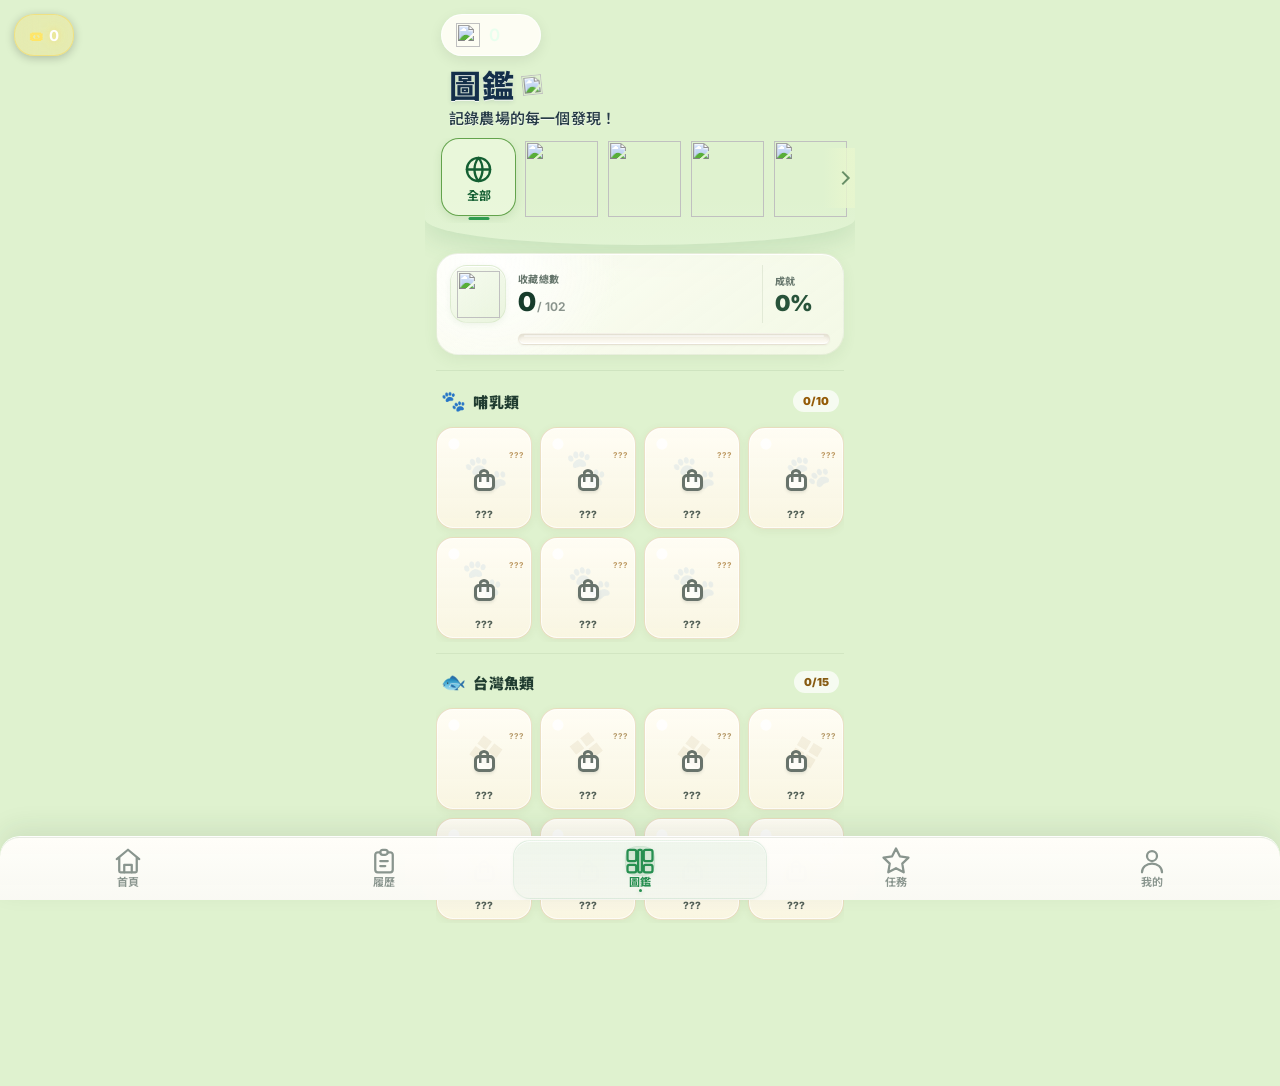
==== index.html @ d8b3d483 "Revert 開始紀錄 button to the image pill at 90% (undo slim/flatten/CSS changes) Per request, restore the" ====
<!DOCTYPE html>
<html lang="zh-TW">
<head>
<meta charset="UTF-8" />
<meta name="viewport" content="width=device-width, initial-scale=1, viewport-fit=cover">
<title>福萌芽 Formoya - 智慧農場動態履歷</title>
<link rel="preconnect" href="https://fonts.googleapis.com">
<link rel="preconnect" href="https://fonts.gstatic.com" crossorigin>
<link href="https://fonts.googleapis.com/css2?family=Inter:wght@400;500;600;700&family=Noto+Sans+TC:wght@400;500;700&display=swap" rel="stylesheet">
<script src="https://cdn.jsdelivr.net/npm/chart.js"></script>
<script src="https://cdn.jsdelivr.net/npm/qrcodejs@1.0.0/qrcode.min.js"></script>
<script src="https://www.gstatic.com/firebasejs/9.23.0/firebase-app-compat.js"></script>
<script src="https://www.gstatic.com/firebasejs/9.23.0/firebase-firestore-compat.js"></script>
<script src="https://www.gstatic.com/firebasejs/9.23.0/firebase-auth-compat.js"></script>
<script>
window.SKYSER_FIREBASE_CONFIG = {
  apiKey: "AIzaSyAxpJfxLZsaRW8qVFBfQOnV0BFdhZ5wXDY",
  authDomain: "skysef-farm.firebaseapp.com",
  projectId: "skysef-farm",
  storageBucket: "skysef-farm.firebasestorage.app",
  messagingSenderId: "1079481687064",
  appId: "1:1079481687064:web:e436299350172f20a5b76d"
};
</script>
<style>
@font-face {
  font-family: 'JetBrains Mono';
  src: url('[data-uri]') format('woff2');
  font-weight: 400; font-style: normal; font-display: swap;
}
@font-face {
  font-family: 'JetBrains Mono';
  src: url('[data-uri]') format('woff2');
  font-weight: 700; font-style: normal; font-display: swap;
}
@font-face {
  font-family: 'JetBrains Mono';
  src: url('[data-uri]') format('woff2');
  font-weight: 800 900; font-style: normal; font-display: swap;
}


:root {
--text-green: #1b4d36;
--panel-bg: rgba(255, 255, 255, 0.95);
--border-white: 6px solid #ffffff;
--accent-green: #42a95d;
--accent-orange: #ff9800;
}

body, html {
margin: 0; padding: 0; font-family: 'Plus Jakarta Sans', 'Inter', 'Noto Sans TC', -apple-system, sans-serif;
background: linear-gradient(180deg, #F3F9F1 0%, #E9F4E6 55%, #DEEEDA 100%);
background-size: cover; background-position: center top; background-attachment: fixed;
height: 100vh; overflow: hidden;
}

.view-screen { display: none; height: 100vh; overflow-y: auto; padding: 20px 20px 90px; box-sizing: border-box; }
#viewGallery {
  background-image: url('[data-uri]');
  background-size: cover;
  background-position: center;
  background-attachment: fixed;
  background-color: #050d18;
}
.view-screen.active { display: block; }
@keyframes slideInRight { from { opacity: 0; transform: translateX(50px); } to { opacity: 1; transform: translateX(0); } }

.container { max-width: 1100px; margin: 0 auto; display: flex; flex-direction: column; gap: 15px; padding-bottom: 40px; }
.panel { background: rgba(255,255,255,0.06); backdrop-filter: blur(24px); -webkit-backdrop-filter: blur(24px); border: 1px solid rgba(255,255,255,0.15); border-radius: 24px; padding: 20px; box-shadow: inset 0 1px 0 rgba(255,255,255,0.18), 0 4px 20px rgba(0,0,0,0.2); position:relative; overflow:hidden; }
.panel-title { font-size: 17px; font-weight: 700; margin-bottom: 14px; color: rgba(255,255,255,0.90); text-shadow: 0 1px 4px rgba(0,0,0,0.5); display: flex; justify-content: space-between; align-items: center; }

.input-row { display: grid; grid-template-columns: 1fr 1fr; gap: 10px; margin-bottom: 10px; }
label { font-size: 11px; font-weight: bold; margin-bottom: 4px; display: block; color: #555; }
input, textarea { width: 100%; padding: 12px; border: 2px solid #eee; border-radius: 12px; font-size: 14px; box-sizing: border-box; }

.btn-main { width: 100%; background: linear-gradient(135deg, #42a95d 0%, #2e7d32 100%); color: white; border: none; padding: 15px; border-radius: 16px; font-weight: 600; font-size: 15px; cursor: pointer; box-shadow: 0 3px 12px rgba(46,125,50,0.28); transition: transform 0.15s, box-shadow 0.15s; letter-spacing: 0.5px; }
.btn-main:hover { transform: translateY(-2px); box-shadow: 0 8px 24px rgba(46,125,50,0.45); }
.btn-main:active { transform: scale(0.97) translateY(0); box-shadow: 0 3px 10px rgba(46,125,50,0.3); }

.btn-secondary { width: 100%; background: linear-gradient(135deg, #37474f 0%, #1c313a 100%); color: white; border: none; padding: 12px; border-radius: 12px; font-weight: 600; font-size: 14px; cursor: pointer; margin-top: 5px; box-shadow: 0 2px 10px rgba(0,0,0,0.18); transition: transform 0.15s, box-shadow 0.15s; }
.btn-secondary:hover { transform: translateY(-1px); box-shadow: 0 6px 18px rgba(0,0,0,0.28); }
.btn-secondary:active { transform: scale(0.97); }

.btn-qr { width: 100%; background: linear-gradient(135deg, #ffb300 0%, #e65100 100%); color: white; border: none; padding: 15px; border-radius: 16px; font-weight: 600; font-size: 15px; cursor: pointer; margin-top: 10px; display: flex; justify-content: center; align-items: center; gap: 10px; box-shadow: 0 3px 12px rgba(230,81,0,0.28); transition: transform 0.15s, box-shadow 0.15s; text-decoration: none; }
.btn-qr:hover { transform: translateY(-2px); box-shadow: 0 8px 24px rgba(230,81,0,0.45); }
.btn-qr:active { transform: scale(0.97); }

.farmer-log-item { background: #fff; border: 1px solid #eee; border-radius: 18px; padding: 12px; margin-bottom: 10px; display: flex; justify-content: space-between; align-items: center; box-shadow: 0 2px 8px rgba(0,0,0,0.04); transition: box-shadow 0.2s; }
.farmer-log-item:hover { box-shadow: 0 4px 14px rgba(0,0,0,0.08); }
.btn-edit { background: linear-gradient(135deg, #29b6f6 0%, #0277bd 100%); color: white; border: none; padding: 7px 14px; border-radius: 10px; font-weight: 600; font-size: 12px; cursor: pointer; margin-right: 5px; box-shadow: 0 2px 6px rgba(2,119,189,0.25); transition: transform 0.15s; }
.btn-edit:hover { transform: scale(1.06); }
.btn-edit:active { transform: scale(0.95); }
.btn-delete { background: linear-gradient(135deg, #ef5350 0%, #b71c1c 100%); color: white; border: none; padding: 7px 14px; border-radius: 10px; font-weight: 600; font-size: 12px; cursor: pointer; box-shadow: 0 2px 6px rgba(183,28,28,0.25); transition: transform 0.15s; }
.btn-delete:hover { transform: scale(1.06); }
.btn-delete:active { transform: scale(0.95); }

.consumer-header { text-align: center; background: rgba(255,255,255,0.06); backdrop-filter: blur(22px); -webkit-backdrop-filter: blur(22px); border: 1px solid rgba(255,255,255,0.3); padding: 20px; border-radius: 28px; box-shadow: inset 0 1px 0 rgba(255,255,255,0.5), 0 0 40px rgba(120,255,160,0.12), 0 4px 20px rgba(0,0,0,0.12); }
.consumer-header h2 { color: #ffffff !important; text-shadow: 0 2px 12px rgba(0,0,0,0.55) !important; margin: 0; }
.consumer-header > div:nth-child(3) { background: rgba(0,0,0,0.25) !important; color: rgba(220,255,230,0.9) !important; border-radius: 10px; padding: 8px 12px; display: inline-block; }
.daily-card { background: rgba(255,255,255,0.07); backdrop-filter: blur(22px); -webkit-backdrop-filter: blur(22px); border: 1px solid rgba(150,255,180,0.3); border-radius: 28px; padding: 20px; position: relative; overflow: hidden; box-shadow: inset 0 1px 0 rgba(255,255,255,0.45), 0 0 30px rgba(120,255,160,0.14), 0 8px 24px rgba(0,0,0,0.15); }
.daily-badge { position: absolute; top: 0; right: 0; background: var(--accent-orange); color: white; padding: 5px 15px; border-radius: 0 0 0 20px; font-size: 12px; font-weight: 700; }
.log-item { background: rgba(255,255,255,0.06); backdrop-filter: blur(10px); -webkit-backdrop-filter: blur(10px); border-radius: 20px; padding: 15px; margin-bottom: 15px; border-left: 5px solid rgba(100,220,130,0.7); border-top: 1px solid rgba(255,255,255,0.25); box-shadow: inset 0 1px 0 rgba(255,255,255,0.2); }
.log-tag { background: rgba(66,169,93,0.35); color: rgba(255,255,255,0.90); padding: 2px 8px; border-radius: 5px; font-size: 11px; margin-right: 5px; font-weight: 700; border: 1px solid rgba(100,220,130,0.4); }

.lottery-panel { background: rgba(255,255,255,0.07); backdrop-filter: blur(22px); -webkit-backdrop-filter: blur(22px); border: 1px solid rgba(255,210,100,0.3); border-radius: 28px; padding: 18px; box-shadow: inset 0 1px 0 rgba(255,255,255,0.45), 0 0 32px rgba(255,200,80,0.12), 0 8px 24px rgba(0,0,0,0.15); }
.lottery-result { background: rgba(255,255,255,0.07); backdrop-filter: blur(10px); -webkit-backdrop-filter: blur(10px); border-radius: 18px; padding: 14px; color: rgba(255,255,255,0.92); margin-top: 12px; font-size: 14px; min-height: 50px; display: flex; align-items: center; justify-content: center; text-align: center; font-weight: 700; border: 1px solid rgba(255,255,255,0.22); box-shadow: inset 0 1px 0 rgba(255,255,255,0.3); text-shadow: 0 1px 4px rgba(0,0,0,0.5); }
.gacha-svg-machine { width: 100%; max-width: 260px; margin: 0 auto; display: block; filter: drop-shadow(0 10px 24px rgba(0,0,0,0.18)); }
.gacha-button { width: 100%; margin-top: 16px; background: linear-gradient(135deg, #ffb300 0%, #f44336 100%); box-shadow: 0 6px 22px rgba(244,67,54,0.45); font-size: 18px; letter-spacing: 1.5px; border-radius: 20px !important; animation: gachaPulse 2.4s ease-in-out infinite; }
.gacha-button:hover { animation: none; transform: translateY(-2px); box-shadow: 0 10px 28px rgba(244,67,54,0.55); }
.gacha-button:active { transform: scale(0.96); animation: none; }
.gacha-button:disabled { animation: none; opacity: 0.7; }
@keyframes gachaPulse { 0%,100% { box-shadow: 0 6px 22px rgba(244,67,54,0.45); } 50% { box-shadow: 0 8px 30px rgba(244,67,54,0.7); } }
.gacha-svg-machine.spinning { animation: machineShake 0.22s ease-in-out infinite; filter: drop-shadow(0 10px 24px rgba(0,0,0,0.18)) drop-shadow(0 0 24px rgba(255,180,0,0.6)); }
@keyframes machineShake { 0%,100%{transform:translateX(0) rotate(0deg)} 20%{transform:translateX(-5px) rotate(-1.2deg)} 40%{transform:translateX(5px) rotate(1.2deg)} 60%{transform:translateX(-3px) rotate(-0.6deg)} 80%{transform:translateX(3px) rotate(0.6deg)} }
.gacha-spark { position:fixed; pointer-events:none; z-index:998; font-size:22px; line-height:1; animation:sparkFloat 1.1s ease-out forwards; }
@keyframes sparkFloat { 0%{transform:translateY(0) scale(1) rotate(0deg);opacity:1} 60%{opacity:1} 100%{transform:translateY(-150px) scale(0.1) rotate(200deg);opacity:0} }
.gacha-flash { position:fixed; inset:0; background:white; z-index:997; pointer-events:none; animation:flashFade 0.5s ease-out forwards; }
@keyframes flashFade { 0%{opacity:0.9} 100%{opacity:0} }
.confetti-dot { position:absolute; border-radius:3px; animation:confettiDrop var(--dur,1.6s) ease-out forwards; animation-delay:var(--delay,0s); pointer-events:none; }
@keyframes confettiDrop { 0%{transform:translateY(0) rotate(0deg) scale(1);opacity:1} 80%{opacity:0.7} 100%{transform:translateY(250px) rotate(720deg) scale(0.5);opacity:0} }
@keyframes rainbowBorder { 0%,100%{box-shadow:0 20px 60px rgba(0,0,0,0.35),0 0 0 4px #ff6b6b,0 0 22px rgba(255,107,107,0.45)} 25%{box-shadow:0 20px 60px rgba(0,0,0,0.35),0 0 0 4px #ffd93d,0 0 22px rgba(255,217,61,0.45)} 50%{box-shadow:0 20px 60px rgba(0,0,0,0.35),0 0 0 4px #6bcb77,0 0 22px rgba(107,203,119,0.45)} 75%{box-shadow:0 20px 60px rgba(0,0,0,0.35),0 0 0 4px #4d96ff,0 0 22px rgba(77,150,255,0.45)} }
/* ── Bottom Tab Bar ── */
.bottom-tabbar { position:fixed; bottom:0; left:0; right:0; z-index:150; min-height:88px; box-sizing:border-box; background:rgba(255,255,255,0.86); backdrop-filter:blur(24px); -webkit-backdrop-filter:blur(24px); border-radius:26px 26px 0 0; box-shadow:0 -8px 28px rgba(17,24,39,0.09); display:flex; justify-content:space-around; align-items:flex-start; padding:10px 0 calc(env(safe-area-inset-bottom,0px) + 14px); }
.tab-btn { flex:1; display:flex; flex-direction:column; align-items:center; gap:2px; background:none; border:none; cursor:pointer; padding:8px 4px 4px; border-radius:16px; margin:0 2px; transition:all 0.22s ease; font-family:inherit; color:#9CA3AF; touch-action:manipulation; -webkit-tap-highlight-color:transparent; }
.tab-btn.active { color:var(--brand); }
.tab-btn.active .tab-icon-wrap svg { filter:none; }
.tab-icon-wrap { width:30px; height:30px; display:flex; align-items:center; justify-content:center; transition:transform 0.22s ease; }
.tab-icon-wrap svg { width:100%; height:100%; }
.tab-btn.active .tab-icon-wrap { transform: translateY(-2px); }
.tab-label { font-size:11px; font-weight:500; color:#9CA3AF; letter-spacing:0.5px; }
.tab-btn.active .tab-label { color:var(--brand); font-weight:700; }
.tab-dot { width:5px; height:5px; background:var(--brand); border-radius:50%; margin-top:2px; opacity:0; transition:0.2s; }
.tab-btn.active .tab-dot { opacity:1; }
/* ── Timeline (consumer daily records) ── */
.tl-section { margin-bottom:10px; }
.tl-date-row { display:flex; align-items:center; gap:10px; margin-bottom:12px; }
.tl-date-box { background:rgba(128,229,160,0.13); border:1.5px solid rgba(128,229,160,0.35); border-radius:14px; padding:8px 12px; text-align:center; flex-shrink:0; min-width:52px; }
.tl-date-day { font-size:22px; font-weight:700; color:#80e5a0; line-height:1; }
.tl-date-sub { font-size:10px; color:rgba(255,255,255,0.5); margin-top:2px; }
.tl-date-line { flex:1; height:1px; background:rgba(255,255,255,0.09); }
.tl-year { font-size:10px; color:rgba(255,255,255,0.3); flex-shrink:0; }
.tl-body { position:relative; padding-left:22px; }
.tl-vert { position:absolute; left:8px; top:0; bottom:0; width:2px; border-radius:1px; }
.tl-item { position:relative; margin-bottom:10px; }
.tl-dot-circle { position:absolute; left:-18px; top:14px; width:10px; height:10px; border-radius:50%; border:2px solid rgba(0,0,0,0.25); flex-shrink:0; }
.tl-card { background:rgba(255,255,255,0.07); border:1px solid rgba(255,255,255,0.11); border-radius:16px; padding:12px 14px; overflow:hidden; }
.tl-card-time { font-size:10px; color:rgba(255,255,255,0.38); margin-bottom:4px; }
.tl-card-crop { font-size:13px; font-weight:700; color:rgba(255,255,255,0.92); margin-bottom:5px; }
.tl-card-tags { display:flex; gap:6px; flex-wrap:wrap; margin-bottom:6px; }
.tl-card-tag { background:rgba(255,255,255,0.09); border-radius:8px; padding:2px 8px; font-size:11px; color:rgba(255,255,255,0.65); }
.tl-card-note { font-size:12px; color:rgba(255,255,255,0.6); line-height:1.5; }
.tl-card-img { width:100%; max-height:200px; object-fit:cover; border-radius:12px; margin-top:8px; display:block; }
/* ── Task & Achievement View ── */
.task-item { display:flex; align-items:center; gap:10px; padding:11px 12px; background:rgba(255,255,255,0.04); border-radius:14px; margin-bottom:7px; border:1px solid rgba(255,255,255,0.07); transition:background 0.2s; position:relative; overflow:hidden; }
.task-item::before { content:''; position:absolute; left:0; top:0; bottom:0; width:3px; border-radius:3px 0 0 3px; }
.task-item.task-done::before { background:linear-gradient(180deg,#42a95d,#80e5a0); }
.task-item.task-pending::before { background:rgba(255,255,255,0.15); }
.task-item:last-child { margin-bottom:0; }
.task-check { width:26px; height:26px; border-radius:9px; border:2px solid rgba(255,255,255,0.28); flex-shrink:0; display:flex; align-items:center; justify-content:center; cursor:pointer; transition:0.2s; }
.task-check.done { background:#80e5a0; border-color:#80e5a0; }
.task-check.auto-done { background:rgba(100,181,246,0.7); border-color:#64b5f6; cursor:default; }
.task-label { font-size:14px; color:rgba(255,255,255,0.88); flex:1; line-height:1.3; }
.task-label.done { text-decoration:line-through; color:rgba(255,255,255,0.35); }
.task-tag { font-size:10px; font-weight:700; padding:2px 8px; border-radius:8px; flex-shrink:0; }
.task-tag.auto { background:rgba(100,181,246,0.15); color:#64b5f6; border:1px solid rgba(100,181,246,0.3); }
.task-tag.manual { background:rgba(255,255,255,0.08); color:rgba(255,255,255,0.4); }
/* ── EXP & Title System ── */
.exp-panel { background:rgba(255,210,60,0.08); border:1px solid rgba(255,210,60,0.25); border-radius:20px; padding:16px 18px; margin-bottom:14px; }
.exp-title-row { display:flex; align-items:center; justify-content:space-between; margin-bottom:10px; }
.exp-current-title { font-size:15px; font-weight:700; color:#ffe566; letter-spacing:1px; }
.exp-total { font-size:12px; color:rgba(255,255,255,0.5); }
.exp-bar-wrap { background:rgba(255,255,255,0.1); border-radius:8px; height:10px; overflow:hidden; margin-bottom:6px; }
.exp-bar-fill { height:100%; border-radius:8px; background:linear-gradient(90deg,#ffb300,#ffe566); transition:width 0.6s cubic-bezier(.22,.68,0,1.2); }
.exp-bar-label { display:flex; justify-content:space-between; font-size:11px; color:rgba(255,255,255,0.45); }
.exp-reward-tag { font-size:10px; font-weight:700; color:#ffcc33; background:rgba(255,200,50,0.15); border:1px solid rgba(255,200,50,0.3); border-radius:8px; padding:2px 7px; flex-shrink:0; }
.title-item { display:flex; align-items:center; gap:10px; padding:10px 0; border-bottom:1px solid rgba(255,255,255,0.07); }
.title-item:last-child { border-bottom:none; }
.title-badge { font-size:13px; font-weight:700; padding:3px 10px; border-radius:10px; flex-shrink:0; }
.title-badge.unlocked { background:rgba(255,210,60,0.2); color:#ffe566; border:1px solid rgba(255,210,60,0.4); }
.title-badge.locked { background:rgba(255,255,255,0.06); color:rgba(255,255,255,0.3); border:1px solid rgba(255,255,255,0.1); }
.title-name { font-size:14px; font-weight:700; flex:1; }
.title-name.locked { color:rgba(255,255,255,0.3); }
.title-req { font-size:11px; color:rgba(255,255,255,0.35); }
.task-progress-row { display:flex; align-items:center; justify-content:space-between; margin-bottom:10px; padding:10px 14px; background:rgba(128,229,160,0.08); border:1px solid rgba(128,229,160,0.2); border-radius:14px; }
.achieve-item { padding:13px 14px; margin-bottom:8px; background:rgba(255,255,255,0.04); border-radius:16px; border:1px solid rgba(255,255,255,0.08); position:relative; overflow:hidden; transition:background 0.2s; } .achieve-item.done { background:rgba(128,229,160,0.08); border-color:rgba(128,229,160,0.22); }
.achieve-item:last-child { border-bottom:none; }
.achieve-header { display:flex; align-items:center; gap:9px; margin-bottom:6px; }
.achieve-icon { font-size:20px; line-height:1; width:28px; text-align:center; }
.achieve-name { font-size:14px; font-weight:700; color:rgba(255,255,255,0.92); flex:1; }
.achieve-badge { font-size:10px; font-weight:700; padding:3px 10px; border-radius:9px; flex-shrink:0; }
.achieve-badge.done { background:rgba(128,229,160,0.18); color:#80e5a0; border:1px solid rgba(128,229,160,0.38); }
.achieve-badge.locked { background:rgba(255,255,255,0.07); color:rgba(255,255,255,0.4); border:1px solid rgba(255,255,255,0.1); }
.achieve-progress-bar { height:5px; background:rgba(255,255,255,0.1); border-radius:3px; overflow:hidden; margin-bottom:5px; }
.achieve-progress-fill { height:100%; background:linear-gradient(90deg,#80e5a0,#64b5f6); border-radius:3px; transition:width 0.8s ease; }
.achieve-desc { font-size:11px; color:rgba(255,255,255,0.38); }
/* ── 任務頁：農場遊戲化主題（2026 重製） ───────────────── */
#viewTask.task-light { color:#233b2d; position:relative; background:#dff0e6; }
/* 使用上傳的農場背景圖（S__23527427.jpg）：農田上方＋奶油色中段＋底部音符裝飾。
   以 cover + top center 呈現，手機直式可完整保留上到下的構圖；僅任務頁，不影響其他頁 */
#viewTask.task-light::before { content:''; position:fixed; inset:0; background:url('assets/images/S__23527427.jpg') top center / cover no-repeat; background-color:#f7f3d8; pointer-events:none; z-index:0; }
#viewTask.task-light .container { position:relative; z-index:1; }
#viewTask .tk-header { display:flex; align-items:flex-start; justify-content:space-between; padding:34px 2px 10px; }
#viewTask .tk-h2 { font-size:24px; font-weight:800; margin:0; color:#1c2b22 !important; letter-spacing:0.5px; text-shadow:none; }
#viewTask .tk-sub { font-size:13px; color:rgba(30,50,40,0.55); margin-top:4px; }
#viewTask .tk-gear { width:44px; height:44px; border-radius:50%; border:none; background:#fff; color:#5a6b60; cursor:pointer; display:flex; align-items:center; justify-content:center; box-shadow:0 4px 14px rgba(44,87,55,0.14); flex-shrink:0; transition:transform 0.15s; }
#viewTask .tk-gear:hover { transform:scale(1.06) rotate(20deg); }
#viewTask .tk-card { box-sizing:border-box; min-width:0; background:#ffffff; border:1px solid rgba(255,255,255,0.9); border-radius:26px; padding:15px 17px 13px; box-shadow:0 14px 34px rgba(40,80,45,0.16); }
#viewTask .tk-card-head { font-size:18px; font-weight:800; color:#182a20; margin-bottom:9px; display:flex; align-items:center; gap:9px; }
#viewTask .tk-head-emoji { font-size:23px; line-height:1; }
#viewTask .tk-card-count { margin-left:auto; align-self:center; font-size:13px; font-weight:600; color:rgba(30,50,40,0.42); }
#viewTask .tk-footnote { font-size:12px; color:rgba(30,50,40,0.4); margin-top:12px; text-align:center; }
/* 手機／平板：單欄（今日任務在上、成就在下、全寬）；只有寬螢幕(桌機)才並排 */
#viewTask .task-two-col { display:grid; grid-template-columns:1fr; gap:14px; margin-bottom:14px; align-items:start; }
#viewTask #dailyTaskPanel, #viewTask #achievementPanel { width:100%; min-width:0; box-sizing:border-box; }
#viewTask #achievementPanel { display:flex; flex-direction:column; }
/* 成就清單：限制高度、內部捲動，讓卡片比例貼近參考圖（今日任務較高、成就較精簡） */
#viewTask #achievementList { flex:1; min-height:0; max-height:214px; overflow-y:auto; scrollbar-width:thin; padding-right:2px; }
#viewTask #achievementList::-webkit-scrollbar { width:6px; }
#viewTask #achievementList::-webkit-scrollbar-thumb { background:rgba(120,170,120,0.4); border-radius:6px; }
/* 本頁不顯示音樂播放器（音樂播放器已移回全域並保持隱藏） */
#viewTask.task-light .container { gap:14px; padding-bottom:0; }
/* 沿用標準的視窗內捲動（height:100vh overflow-y:auto）；底部僅保留剛好蓋過
   固定導覽列所需的最小距離，讓稱號與導覽列更貼近 */
#viewTask.task-light.view-screen { padding-bottom:90px; }
#viewTask.task-light .container > *:last-child { margin-bottom:0; }
/* 桌機／大畫面：今日任務 + 成就 並排 */
@media (min-width:900px) {
  #viewTask .task-two-col { grid-template-columns:1fr 1fr; gap:16px; }
  #viewTask #achievementList { max-height:360px; }
}

/* EXP 面板 */
#viewTask #expPanel { position:relative; overflow:visible; }
#viewTask .tk-exp-sprout { position:absolute; top:-38px; right:18px; font-size:48px; line-height:1; z-index:2; filter:drop-shadow(0 6px 10px rgba(60,120,70,0.28)); pointer-events:none; }
#viewTask .tk-exp-row1 { display:flex; align-items:center; gap:12px; margin-bottom:7px; }
#viewTask .tk-exp-badge { width:44px; height:44px; border-radius:13px; background:linear-gradient(160deg,#e2f6df,#cdeecb); display:flex; align-items:center; justify-content:center; font-size:23px; flex-shrink:0; box-shadow:inset 0 0 0 1px rgba(120,190,120,0.35); }
#viewTask .tk-exp-title { font-size:22px; font-weight:800; color:#152820; flex:1; min-width:0; }
#viewTask .tk-exp-total { font-size:16px; font-weight:800; color:#2e9e5b; white-space:nowrap; }
#viewTask .tk-exp-row2 { display:flex; align-items:center; justify-content:space-between; gap:10px; font-size:13px; color:rgba(30,50,40,0.55); margin-bottom:7px; }
#viewTask .tk-exp-row2 span { color:inherit; }
#viewTask .tk-exp-bar { height:12px; border-radius:12px; background:#e9ede6; overflow:hidden; }
#viewTask .tk-exp-fill { height:100%; border-radius:12px; background:linear-gradient(90deg,#3fbf6e,#7fe0a2); transition:width 0.8s ease; box-shadow:0 1px 3px rgba(60,160,90,0.4) inset; }

/* 今日任務 */
#viewTask #dailyTaskPanel { border:2px solid #9adf9a; box-shadow:0 10px 30px rgba(90,180,90,0.16); position:relative; }
#viewTask .tk-hint { font-size:13px; font-weight:700; color:#2e9e5b; margin:-6px 0 12px; }
/* 任務列：單行（勾選框 + 名稱 + 標籤 + 經驗值靠右） */
#viewTask .tk-task { position:relative; z-index:1; display:flex; align-items:center; gap:10px; padding:9px 2px; border-bottom:1px solid rgba(30,50,40,0.07); }
#viewTask .tk-task:last-of-type { border-bottom:none; }
#viewTask .tk-check { width:28px; height:28px; border-radius:8px; border:2.5px solid #cdd6cd; background:#fff; display:flex; align-items:center; justify-content:center; cursor:pointer; transition:0.15s; flex-shrink:0; }
#viewTask .tk-check svg { width:15px; height:12px; }
#viewTask .tk-check.done { background:#33bf6b; border-color:#33bf6b; box-shadow:0 3px 8px rgba(51,191,107,0.35); }
#viewTask .tk-check.auto { cursor:default; }
#viewTask .tk-check:not(.auto):hover { border-color:#33bf6b; }
#viewTask .tk-task-name { flex-shrink:0; font-size:15px; font-weight:800; color:#1e3325; white-space:nowrap; }
#viewTask .tk-task-name.done { color:rgba(30,50,40,0.4); }
#viewTask .tk-tag { flex-shrink:0; font-size:11px; font-weight:700; padding:3px 11px; border-radius:20px; }
#viewTask .tk-tag.auto { background:#e0ecff; color:#3f7bf0; }
#viewTask .tk-tag.manual { background:#dff3e4; color:#2fa25c; }
#viewTask .tk-exp-tag { margin-left:auto; flex-shrink:0; font-size:14px; font-weight:800; color:#e08a12; background:#fff0d0; border-radius:11px; padding:6px 14px; }

/* 成就 */
#viewTask .tk-ach { display:flex; align-items:center; gap:11px; padding:8px 2px; border-bottom:1px solid rgba(30,50,40,0.07); }
#viewTask .tk-ach:last-of-type { border-bottom:none; }
#viewTask .tk-ach-icon { width:44px; height:44px; border-radius:12px; display:flex; align-items:center; justify-content:center; font-size:23px; flex-shrink:0; background:#e4f6e7; }
#viewTask .tk-ach:nth-child(7n+2) .tk-ach-icon { background:#fff1cc; }
#viewTask .tk-ach:nth-child(7n+3) .tk-ach-icon { background:#e0ecff; }
#viewTask .tk-ach:nth-child(7n+4) .tk-ach-icon { background:#fce7d6; }
#viewTask .tk-ach:nth-child(7n+5) .tk-ach-icon { background:#e4f6e7; }
#viewTask .tk-ach:nth-child(7n+6) .tk-ach-icon { background:#efe4ff; }
#viewTask .tk-ach:nth-child(7n)   .tk-ach-icon { background:#e0f5f1; }
/* 成就內容：名稱一行；說明與進度條同一行（省高度、不截斷） */
#viewTask .tk-ach-body { flex:1; min-width:0; display:grid; grid-template-columns:auto minmax(0,1fr); align-items:center; column-gap:9px; row-gap:2px; }
#viewTask .tk-ach-name { grid-column:1 / -1; grid-row:1; font-size:14px; font-weight:800; color:#182a20; }
#viewTask .tk-ach-desc { grid-column:1; grid-row:2; font-size:12px; color:rgba(30,50,40,0.5); white-space:nowrap; }
#viewTask .tk-ach-bar { grid-column:2; grid-row:2; height:7px; border-radius:7px; background:#eaeee8; overflow:hidden; margin-top:0; align-self:center; }
#viewTask .tk-ach-fill { height:100%; border-radius:7px; background:linear-gradient(90deg,#3f8bf0,#6aa9ff); transition:width 0.6s ease; }
#viewTask .tk-ach-right { flex-shrink:0; align-self:center; font-size:14px; font-weight:800; color:rgba(30,50,40,0.5); }
#viewTask .tk-ach-pill { background:#2fb367; color:#fff; font-size:13px; font-weight:800; padding:6px 14px; border-radius:20px; box-shadow:0 3px 8px rgba(47,179,103,0.28); white-space:nowrap; }

/* 稱號區塊背景：純淨、無任何裝飾底圖（純淺奶油色，完全不透明，卡片後方一律乾淨） */
#viewTask #titlePanel { background:#fdfaf3; background-image:none; }
#viewTask #titlePanel .tk-title-row { background:transparent; background-image:none; }
/* 稱號：橫向輪播（一次看 3 張、其餘可左右滑動；不讓整頁橫向溢出） */
#viewTask .tk-title-row { display:flex; gap:11px; overflow-x:auto; max-width:100%; padding:2px 2px 4px; scrollbar-width:none; -webkit-overflow-scrolling:touch; scroll-snap-type:x proximity; overscroll-behavior-x:contain; }
#viewTask .tk-title-row::-webkit-scrollbar { display:none; }
/* 外層包裝：作為排版單位，維持三張卡等寬等高、間距一致；裁切任何超出卡片的內容 */
#viewTask .tk-chip-wrap { position:relative; box-sizing:border-box; flex:0 0 auto; width:150px; scroll-snap-align:start; overflow:hidden; border-radius:16px; }
/* 卡片本體：任何卡面裝飾都必須裁切在卡片邊界內 */
/* 卡片本體：乾淨的純色柔和圓角外卡（背景色與邊框色由各卡帶入），只有邊框與陰影，無任何裝飾 */
#viewTask .tk-chip { position:relative; box-sizing:border-box; overflow:hidden; width:100%; aspect-ratio:4 / 3; border-radius:16px; text-align:center; background:#eef3ea; border:2px solid rgba(60,80,60,0.12); box-shadow:0 4px 12px rgba(40,80,45,0.12); z-index:1; padding:9px; }
#viewTask .tk-chip.current { box-shadow:0 6px 16px rgba(70,170,100,0.28); }
/* 上傳的稱號圖：原圖不改，置中容納於乾淨外卡內（四周留出純色邊，外圍不出現任何葉片） */
#viewTask .tk-chip-art { position:absolute; top:3%; left:2.5%; width:95%; height:94%; object-fit:contain; z-index:1; display:block; }
#viewTask .tk-chip-art.tk-art-off { display:none; }
#viewTask .tk-chip.locked .tk-chip-art { filter:grayscale(0.28) brightness(0.96); }
/* 文字退回卡（僅在圖片載入失敗時顯示，填滿整張卡） */
#viewTask .tk-chip-fallback { position:absolute; inset:0; z-index:0; box-sizing:border-box; border:2px solid; border-radius:inherit; padding:8px; display:none; flex-direction:column; justify-content:center; align-items:center; }
#viewTask .tk-chip-art.tk-art-off + .tk-chip-fallback { display:flex; }
#viewTask .tk-chip.locked .tk-chip-fallback { filter:saturate(0.7); }
/* 鎖：獨立 UI 疊層，位於卡圖之上，只有未解鎖才渲染 */
#viewTask .tk-chip-lock { position:absolute; top:6px; right:6px; z-index:3; width:22px; height:22px; border-radius:7px; background:#f6c945; box-shadow:0 2px 6px rgba(60,50,0,0.28); display:flex; align-items:center; justify-content:center; font-size:12px; line-height:1; }
#viewTask .tk-chip-icon { position:relative; font-size:34px; line-height:1; margin-bottom:6px; z-index:1; }
#viewTask .tk-chip-name { position:relative; font-size:15px; font-weight:800; color:#233b2d; margin-bottom:3px; z-index:1; line-height:1.15; letter-spacing:0.5px; }
#viewTask .tk-chip-name.long { font-size:13px; letter-spacing:0.2px; }
#viewTask .tk-chip-req { position:relative; font-size:13px; font-weight:700; letter-spacing:0.3px; z-index:1; }

@media (max-width:600px) {
  /* 手機版：整頁壓縮到單一 390×844 畫面內，無需垂直捲動 */
  #viewTask.task-light.view-screen { padding-left:14px; padding-right:14px; padding-bottom:40px; }
  #viewTask.task-light .container { gap:7px; }
  #viewTask .tk-header { padding:32px 2px 3px; }
  #viewTask .tk-h2 { font-size:20px; }
  #viewTask .tk-sub { font-size:11px; margin-top:1px; }
  #viewTask .tk-card { padding:9px 13px 6px; border-radius:19px; }
  #viewTask .tk-card-head { font-size:15px; margin-bottom:4px; gap:7px; }
  #viewTask .tk-head-emoji { font-size:16px; }
  #viewTask .tk-card-count { font-size:11px; }
  #viewTask .task-two-col { gap:7px; margin-bottom:7px; }
  /* EXP 卡片：更矮 */
  #viewTask .tk-exp-sprout { top:-22px; font-size:32px; }
  #viewTask .tk-exp-row1 { gap:10px; margin-bottom:3px; }
  #viewTask .tk-exp-badge { width:36px; height:36px; border-radius:10px; font-size:19px; }
  #viewTask .tk-exp-title { font-size:18px; }
  #viewTask .tk-exp-total { font-size:14px; }
  #viewTask .tk-exp-row2 { font-size:11px; margin-bottom:3px; }
  #viewTask .tk-exp-bar { height:8px; }
  /* 今日任務：單行、緊縮列高（6 列全顯示） */
  #viewTask .tk-hint { font-size:11px; margin:-1px 0 3px; }
  #viewTask .tk-task { padding:3px 0; gap:8px; }
  #viewTask .tk-check { width:23px; height:23px; border-radius:7px; }
  #viewTask .tk-check svg { width:13px; height:10px; }
  #viewTask .tk-task-name { font-size:14px; }
  #viewTask .tk-tag { font-size:10px; padding:2px 8px; }
  #viewTask .tk-exp-tag { font-size:12px; padding:4px 11px; }
  #viewTask .tk-footnote { font-size:9px; margin-top:3px; }
  /* 成就：只顯示精簡摘要（限制高度＋內部捲動保留全部資料） */
  #viewTask #achievementList { max-height:98px; }
  #viewTask .tk-ach { padding:5px 0; gap:9px; }
  #viewTask .tk-ach-icon { width:34px; height:34px; border-radius:10px; font-size:18px; }
  #viewTask .tk-ach-name { font-size:13px; }
  #viewTask .tk-ach-desc { font-size:10px; }
  #viewTask .tk-ach-bar { height:6px; }
  #viewTask .tk-ach-right { font-size:12px; }
  #viewTask .tk-ach-pill { font-size:11px; padding:3px 10px; }
  /* 稱號：手機恰好顯示 3 張、等寬；其餘左右滑動（不讓第 4 張露出） */
  #viewTask .tk-title-row { gap:10px; padding:1px 2px 1px; }
  #viewTask .tk-chip-wrap { flex:0 0 calc((100% - 20px) / 3); width:auto; }
  #viewTask .tk-chip { padding:8px 7px 7px; border-radius:14px; }
  #viewTask .tk-chip-icon { font-size:25px; margin-bottom:2px; }
  #viewTask .tk-chip-name { font-size:13px; margin-bottom:1px; }
  #viewTask .tk-chip-name.long { font-size:11.5px; }
  #viewTask .tk-chip-req { font-size:11px; }
  #viewTask .tk-chip-spark { display:none; }
}
/* ── 首頁：2026 單畫面精簡版（真實 PNG 素材） ───────────── */
:root { --brand:#37B24D; --bg-app:#F7FBF6; }
#viewFarmer.home-v2 { padding:0; background:var(--bg-app); }
#viewFarmer.home-v2.active {
  height:100svh; height:100dvh; height:100vh;
  overflow-x:hidden; overflow-y:auto;
  -webkit-overflow-scrolling:touch;
  display:flex; flex-direction:column;
}
.hb-wrap {
  flex:1; min-height:0; display:flex; flex-direction:column;
  padding:0 14px calc(env(safe-area-inset-bottom,0px) + 128px);
  gap:9px; box-sizing:border-box; justify-content:flex-start;
  max-width:100%;
}
.hb-topbar { flex:0 0 auto; display:flex; align-items:center; justify-content:space-between; gap:10px; position:relative; z-index:3; }
.hb-wrap > * { flex-shrink:0; }
.hb-logo { width:36px; height:36px; object-fit:contain; flex-shrink:0; }
/* Formoya 完整標誌（葉子 + 福萌芽 Formoya 文字） */
.hb-logo-full { height:34px; width:auto; object-fit:contain; flex-shrink:0; filter:drop-shadow(0 1px 2px rgba(255,255,255,0.6)); }
/* 我的點數藥丸徽章（數字為即時 EXP，依 UID 隔離，不寫死於圖片） */
.hb-points { display:inline-flex; align-items:center; gap:8px; flex-shrink:0; cursor:pointer;
  background:linear-gradient(180deg,#fffdf6,#fdf3d4); border:1.5px solid rgba(241,204,120,0.95);
  border-radius:999px; padding:7px 14px 7px 8px; box-shadow:0 4px 12px rgba(190,150,40,0.20), inset 0 1px 0 rgba(255,255,255,0.9);
  line-height:normal; -webkit-tap-highlight-color:transparent; }
.hb-points:active { transform:translateY(1px); box-shadow:0 2px 6px rgba(190,150,40,0.20), inset 0 1px 0 rgba(255,255,255,0.9); }
.hb-points-coin { width:24px; height:24px; object-fit:contain; flex-shrink:0; filter:drop-shadow(0 1px 1px rgba(160,110,20,0.25)); }
.hb-points-txt { display:flex; flex-direction:column; align-items:flex-start; justify-content:center; }
.hb-points-label { font-size:10px; font-weight:800; color:#8a6a12 !important; letter-spacing:0.01em; line-height:1.25; white-space:nowrap; }
.hb-points-val { font-size:17px; font-weight:900; color:#5f4708 !important; letter-spacing:0.01em; line-height:1.15; }
.hb-brand { flex:1; min-width:0; }
.hb-brand-t { font-size:15px; font-weight:800; color:#1F2937 !important; line-height:1.1; }
.hb-brand-s { font-size:9px; color:#6B7280 !important; font-weight:600; }
.hb-rbtn { width:45px; height:45px; border-radius:50%; background:#fff; border:none; padding:9px; box-sizing:border-box; display:flex; align-items:center; justify-content:center; box-shadow:0 2px 8px rgba(17,24,39,0.08); cursor:pointer; flex-shrink:0; overflow:hidden; }
.hb-rbtn img { width:100%; height:100%; object-fit:contain; }
.hb-notif-wrap { position:relative; display:inline-flex; flex-shrink:0; }
.hb-notif-dot { position:absolute; top:1px; right:1px; width:9px; height:9px; border-radius:50%; background:#EF4444; border:2px solid #fff; pointer-events:none; }

/* ── Hero Header（Step 6：最終視覺）───────────────────────── */
.hero-banner {
  position:relative;
  width:calc(100% + 28px);
  margin:0 -14px 0;
  box-sizing:border-box;
  height:235px;
  padding:calc(env(safe-area-inset-top,0px) + 12px) 18px 0;
  background:
    linear-gradient(180deg, rgba(255,255,255,0.06) 0%, rgba(255,255,255,0) 45%, rgba(197,231,181,0.14) 100%),
    url('assets/images/home/home-bg.png') center top / cover no-repeat;
  background-color:#BEE3F8;
  border-radius:0 0 32px 32px;
  overflow:hidden;
  display:flex; flex-direction:column;
  flex-shrink:0;
}
.hero-topbar { flex:0 0 auto; }
.hero-greet { flex:0 0 auto; margin-top:10px; max-width:90%; position:relative; z-index:2; }
.hero-greet .hb-greet-h { font-size:clamp(26px, 8vw, 35px); font-weight:900; color:#1F2937 !important; line-height:1.25; white-space:nowrap; }
.hb-greet-row { display:flex; align-items:center; gap:6px; }
.hb-greet-leaf { width:16px; height:16px; object-fit:contain; flex-shrink:0; }
.hb-greet-sub { margin-top:3px; font-size:16px; font-weight:600; color:#4A4A4A !important; white-space:nowrap; overflow:hidden; text-overflow:ellipsis; }
.hero-farmer {
  position:absolute; right:2px; bottom:0;
  height:min(80%, 185px); width:auto; aspect-ratio:3/4;
  object-fit:contain; object-position:bottom right;
  pointer-events:none; z-index:1;
}
/* ── Hero Header 結束 ── */

.hb-card { box-sizing:border-box; background:#fff; border-radius:26px; padding:7px 10px; box-shadow:0 6px 24px rgba(20,40,30,0.07); min-height:0; min-width:0; }
.hb-head { display:flex; align-items:center; gap:6px; font-size:13px; font-weight:800; color:#1F2937 !important; margin-bottom:8px; flex-shrink:0; }
.hb-seeall { margin-left:auto; font-size:11px; color:#2E9E4F !important; font-weight:700; cursor:pointer; }

/* 今日農場紀錄：等寬四欄 chips */
.hb-summary {
  flex:0 0 auto; display:flex; flex-direction:column; margin-top:-51px; position:relative; z-index:2;
  background:rgba(255,255,255,0.78);
  -webkit-backdrop-filter:blur(24px) saturate(1.5);
  backdrop-filter:blur(24px) saturate(1.5);
  border:1px solid rgba(255,255,255,0.65);
  box-shadow:0 8px 32px rgba(20,40,30,0.12), 0 2px 8px rgba(20,40,30,0.05);
  padding:7px 10px 6px;
}
.hb-summary .hb-head { font-size:13px; margin-bottom:4px; letter-spacing:0.1px; }
.hb-note { font-size:12px; color:#6B7280 !important; margin:-2px 0 5px; white-space:nowrap; overflow:hidden; text-overflow:ellipsis; }
.hb-chiprow { display:flex; align-items:center; justify-content:space-between; margin-bottom:6px; }
.hb-chip { flex:0 1 auto; min-width:0; display:flex; align-items:center; gap:6px; padding:0 7px; }
.hb-chip:first-child { padding-left:0; }
.hb-chip:not(:first-child) { border-left:1px solid rgba(17,24,39,0.06); }
.hb-chip-ico { font-size:22px; line-height:1; flex-shrink:0; width:22px; height:22px; display:flex; align-items:center; justify-content:center; }
.hb-chip:first-child .hb-chip-ico { width:30px; height:30px; }
.hb-chip-ico img { width:100%; height:100%; object-fit:contain; filter:drop-shadow(0 1px 2px rgba(20,40,30,0.12)); }
.hb-chip-text { min-width:0; }
.hb-chip-val { font-size:15px; font-weight:800; color:#1F2937 !important; white-space:nowrap; overflow:hidden; text-overflow:ellipsis; line-height:1.3; letter-spacing:-0.2px; }
.hb-chip-label { font-size:10.5px; color:#6B7280 !important; font-weight:600; white-space:nowrap; overflow:hidden; text-overflow:ellipsis; }
.hb-chip-label-pill { display:inline-block; margin-top:2px; padding:1px 8px; border-radius:8px; background:rgba(55,178,77,0.12); color:var(--brand) !important; font-weight:700; }
@media (max-width:415px) {
  .hb-chip-ico { width:24px; height:24px; }
  .hb-chip:first-child .hb-chip-ico { width:32px; height:32px; }
  .hb-chip-val { font-size:13px; }
  .hb-chip { padding:0 5px; gap:5px; }
}
.hb-bigbtn { width:100%; height:45px; border:none; border-radius:22px; background:linear-gradient(135deg,#4CC873 0%,#2E9E4F 100%); color:#fff !important; font-size:15px; font-weight:800; letter-spacing:0.5px; font-family:inherit; cursor:pointer; box-shadow:0 8px 18px rgba(46,158,79,0.35), inset 0 1px 0 rgba(255,255,255,0.35); flex-shrink:0; transition:transform 0.15s, box-shadow 0.15s; }
.hb-bigbtn:hover { box-shadow:0 10px 24px rgba(46,158,79,0.45), inset 0 1px 0 rgba(255,255,255,0.35); }
.hb-bigbtn:active { transform:scale(0.98); }

/* 快速操作：單排 */
.hb-quickrow { flex:0 0 auto; display:grid; grid-template-columns:1fr 1fr; gap:8px; }
.hb-qitem { box-sizing:border-box; border:none; display:flex; flex-direction:row; align-items:center; gap:6px; cursor:pointer; font-family:inherit; padding:6px 7px; min-width:0; border-radius:14px; text-align:left; transition:filter 0.15s, transform 0.12s; }
.hb-qitem:hover { filter:brightness(0.97); }
.hb-qitem:active { transform:scale(0.97); filter:brightness(0.94); }
.hb-qic { width:28px; height:28px; border-radius:9px; background:#fff; display:flex; align-items:center; justify-content:center; flex-shrink:0; box-shadow:0 1px 3px rgba(17,24,39,0.08); }
.hb-qic img, .hb-qic svg { width:60%; height:60%; object-fit:contain; }
.hb-qn { flex:1; min-width:0; font-size:12.5px; font-weight:700; color:#1F2937 !important; white-space:nowrap; overflow:hidden; text-overflow:ellipsis; }
.hb-qarrow { font-size:14px; font-weight:700; color:rgba(31,41,55,0.32) !important; flex-shrink:0; }

/* 任務 + 扭蛋 並排 */
.hb-duo { flex:0 0 auto; display:grid; grid-template-columns:1fr 1fr; gap:8px; align-items:stretch; }
.hb-taskcard, .hb-gachacard { display:flex; flex-direction:column; min-width:0; cursor:pointer; justify-content:flex-start; }
.hb-ring-row { flex:1; min-height:0; display:flex; align-items:center; gap:10px; margin-top:4px; }
.hb-ring-col { flex:0 0 auto; display:flex; flex-direction:column; align-items:center; gap:2px; }
.hb-ring-outer { width:min(13vw,50px); height:min(13vw,50px); border-radius:50%; background:conic-gradient(var(--brand) 0%, #E5E7EB 0); display:flex; align-items:center; justify-content:center; flex-shrink:0; }
.hb-ring-inner { width:76%; height:76%; border-radius:50%; background:#fff; display:flex; align-items:center; justify-content:center; font-size:13px; font-weight:800; color:#1F2937 !important; }
.hb-ring-sub { font-size:10px; color:#6B7280 !important; font-weight:600; line-height:1.4; text-align:center; }
.hb-ring-sub b { display:block; font-size:12px; color:#1F2937 !important; }
.hb-tklist { flex:1; min-width:0; display:flex; flex-direction:column; gap:6px; }
.hb-tkrow { display:flex; align-items:center; gap:6px; font-size:11px; font-weight:600; color:#9CA3AF !important; white-space:nowrap; overflow:hidden; text-overflow:ellipsis; }
.hb-tkdot { width:14px; height:14px; border-radius:50%; border:1.5px solid #D1D5DB; flex-shrink:0; box-sizing:border-box; display:flex; align-items:center; justify-content:center; font-size:9px; font-weight:800; color:#fff !important; line-height:1; }
.hb-tkdone { color:#1F2937 !important; }
.hb-tkdone .hb-tkdot { background:var(--brand); border-color:var(--brand); }
.hb-tkcta { margin-top:auto; padding:6px; border-radius:13px; background:var(--brand); color:#fff !important; font-size:12px; font-weight:800; text-align:center; flex-shrink:0; }

.hb-gachacard { background:#FFF9E9; align-items:center; text-align:center; position:relative; overflow:hidden; }
.hb-gacha-top { flex:0 0 auto; display:flex; align-items:center; justify-content:center; margin:4px 0; }
.hb-gacha-top img { width:100%; max-width:96px; height:auto; object-fit:contain; }
.hb-gacha-desc { font-size:10px; color:#9a8654 !important; font-weight:600; line-height:1.35; margin-bottom:5px; }
.hb-gacha-countbox { width:100%; box-sizing:border-box; background:#fff; border-radius:12px; padding:4px 8px; margin-bottom:5px; }
.hb-gacha-countlabel { font-size:9.5px; color:#9a8654 !important; font-weight:600; }
.hb-gcount { font-size:11px; color:#7a6a3a !important; font-weight:700; }
.hb-gcount b { font-size:20px; color:#F59E0B !important; }
.hb-drawbtn { width:100%; height:30px; border:none; border-radius:12px; background:#F59E0B; color:#fff !important; font-size:12.5px; font-weight:800; font-family:inherit; cursor:pointer; box-shadow:0 4px 10px rgba(245,158,11,0.35); margin-top:auto; flex-shrink:0; }
.hb-drawbtn:active { transform:scale(0.96); }
.hb-gacha-link { margin-top:6px; font-size:10.5px; font-weight:700; color:#B08A2E !important; text-decoration:underline; text-underline-offset:2px; }
.hop-gresult { display:none; }
.hop-bigbtn { width:100%; height:48px; border:none; border-radius:16px; background:linear-gradient(135deg,#4CC873 0%,#2E9E4F 100%); color:#fff !important; font-size:15px; font-weight:800; font-family:inherit; cursor:pointer; box-shadow:0 6px 16px rgba(46,158,79,0.35); }
.hop-bigbtn:active { transform:scale(0.98); }

@media (max-height:720px) {
  .hero-banner { height:clamp(220px, 34vh, 300px); }
  .hero-farmer { height:min(70%, 140px); }
  .hero-greet .hb-greet-h { font-size:18px; }
  .hb-card { padding:8px 10px; }
  .hb-head { font-size:12px; margin-bottom:5px; }
  .hb-chip { padding:5px 9px; min-width:76px; }
  .hb-chip img { width:20px; height:20px; }
  .hb-chip-val { font-size:12px; }
  .hb-chip-label { font-size:8.5px; }
  .hb-note { font-size:9.5px; margin-bottom:5px; }
  .hb-bigbtn { font-size:13px; }
  .hb-qic { width:30px; height:30px; }
  .hb-qn { font-size:11px; }
  .hb-ring-outer { width:44px; height:44px; }
  .hb-ring-inner { font-size:11px; }
  .hb-ring-row { margin-top:6px; }
  .hb-ring-sub { font-size:9px; }
  .hb-ring-sub b { font-size:10px; }
  .hb-gacha-top img { max-width:76px; }
  .hb-gacha-desc { font-size:9px; margin-bottom:4px; }
  .hb-gacha-countbox { padding:4px 6px; margin-bottom:4px; }
  .hb-gacha-countlabel { font-size:8.5px; }
  .hb-gcount { font-size:9.5px; }
  .hb-gcount b { font-size:16px; }
  .hb-drawbtn { font-size:11px; }
}
@media (min-width:420px) {
  .hero-farmer { height:min(80%, 185px); }
}

/* ── 首頁單畫面 Dashboard：共用高度模型 ── */
:root {
  --bottom-nav-height:clamp(58px,7dvh,64px);
  --home-inline:clamp(8px,3.6vw,16px);
  --section-gap:clamp(4px,0.75dvh,7px);
  --nav-content-gap:clamp(6px,0.9dvh,10px);
  --hero-height:clamp(136px,26dvh,230px);
  --home-card-radius:clamp(18px,5vw,24px);
  --card-padding:clamp(6px,0.9dvh,10px);
  --card-padding-inline:clamp(5px,2.1vw,11px);
  --upper-card-padding-block:clamp(7px,1.2dvh,11px);
  --upper-content-gap:clamp(3px,0.65dvh,6px);
  --summary-min-height:clamp(120px,16dvh,150px);
  --quick-min-height:clamp(112px,16.5dvh,150px);
  --quick-action-height:clamp(38px,5.3dvh,46px);
  --duo-gap:clamp(6px,2.1vw,10px);
  --duo-card-padding-block:clamp(4px,0.65dvh,6px);
  --duo-content-gap:clamp(2px,0.45dvh,4px);
  --button-height:clamp(36px,4.8dvh,42px);
  --ring-size:clamp(72px,min(11dvh,22vw),96px);
  --gacha-image-size:clamp(72px,13dvh,124px);
  --content-gap:clamp(4px,0.75dvh,8px);
}

#viewFarmer.home-v2.active {
  height:100vh;
  min-height:100vh;
  padding:0;
  overflow:visible;
  display:block;
  box-sizing:border-box;
}
@supports (height:100dvh) {
  #viewFarmer.home-v2.active {
    height:100dvh;
    min-height:100dvh;
  }
}

#viewFarmer.home-v2 .hb-wrap {
  width:100%;
  height:calc(100vh - var(--bottom-nav-height) - env(safe-area-inset-bottom,0px));
  min-height:0;
  display:grid;
  grid-template-rows:var(--hero-height) auto auto minmax(0,1fr);
  gap:var(--section-gap);
  padding:0 var(--home-inline) var(--nav-content-gap);
  box-sizing:border-box;
  overflow:visible;
  /* 整頁背景：只保留上方農場景色區塊，下方以柔和淺綠純色填滿（不要下方的葉子／花草）*/
  background:url('assets/images/home/home-bg-top.png') top center / 100% auto no-repeat, #f0f8ea;
}
@supports (height:100dvh) {
  #viewFarmer.home-v2 .hb-wrap {
    height:calc(100dvh - var(--bottom-nav-height) - env(safe-area-inset-bottom,0px));
  }
}
#viewFarmer.home-v2 .hb-wrap > * {
  min-width:0;
  min-height:0;
}

/* Hero 僅保留原設計並依可用高度流動 */
#viewFarmer.home-v2 .hero-banner {
  width:calc(100% + (var(--home-inline) * 2));
  height:100%;
  margin:0 calc(var(--home-inline) * -1);
  padding:calc(env(safe-area-inset-top,0px) + clamp(6px,1dvh,10px)) clamp(12px,3.8vw,18px) 0;
  border-radius:0 0 clamp(22px,7vw,30px) clamp(22px,7vw,30px);
}
#viewFarmer.home-v2 .hero-greet {
  margin-top:clamp(14px,4.5dvh,40px);
  max-width:60%;
  min-width:0;
}
#viewFarmer.home-v2 .hb-greet-row { min-width:0; }
#viewFarmer.home-v2 .hero-greet .hb-greet-h {
  max-width:calc(100% - 22px);
  font-size:clamp(20px,6.2vw,28px);
  line-height:1.18;
  overflow:visible;
  text-overflow:clip;
}
#viewFarmer.home-v2 .hb-greet-sub {
  margin-top:2px;
  font-size:clamp(11px,3.2vw,14px);
  line-height:1.25;
}
#viewFarmer.home-v2 .hero-farmer {
  right:clamp(-6px,-1vw,0px);
  width:clamp(140px,42vw,182px);
  height:clamp(135px,22dvh,188px);
  max-height:86%;
  aspect-ratio:auto;
}
#viewFarmer.home-v2 .hb-logo-full {
  height:clamp(30px,8.5vw,36px);
}
#viewFarmer.home-v2 .hb-points {
  padding:clamp(4px,1.2vw,5px) clamp(10px,3vw,13px) clamp(4px,1.2vw,5px) clamp(6px,1.8vw,7px);
}
#viewFarmer.home-v2 .hb-points-coin {
  width:clamp(21px,6vw,25px);
  height:clamp(21px,6vw,25px);
}
#viewFarmer.home-v2 .hb-points-val {
  font-size:clamp(14px,4.2vw,17px);
}

/* 今日農場紀錄與快速操作維持內容高度 */
#viewFarmer.home-v2 .hb-card {
  border-radius:var(--home-card-radius);
  padding:var(--card-padding) var(--card-padding-inline);
}
#viewFarmer.home-v2 .hb-head {
  min-height:16px;
  margin-bottom:clamp(2px,0.5dvh,4px);
  font-size:13px;
  line-height:1.2;
}
#viewFarmer.home-v2 .hb-summary {
  min-height:0;
  /* 上移貼近 hero（略為重疊）*/
  margin-top:-14px;
  margin-left:-3px;
  margin-right:-3px;
  width:calc(100% + 6px);
  position:relative;
  z-index:5;
  padding:clamp(9px,1.3dvh,12px) clamp(11px,3.4vw,14px) clamp(9px,1.3dvh,12px);
  display:grid;
  grid-template-rows:auto auto auto auto;
  align-content:start;
  row-gap:clamp(5px,0.8dvh,7px);
}
#viewFarmer.home-v2 .hb-summary .hb-head {
  margin-bottom:0;
  font-size:clamp(14px,4vw,15.5px);
}
#viewFarmer.home-v2 .hb-note {
  margin:0;
  font-size:clamp(10px,2.7vw,12px);
  line-height:1.2;
}
#viewFarmer.home-v2 .hb-chiprow {
  display:grid;
  grid-template-columns:repeat(4,minmax(0,1fr));
  gap:clamp(4px,1.2vw,6px);
  min-width:0;
  margin-bottom:0;
}
/* 指標卡：HTML/CSS 大卡，左側較大 3D 圖示 + 右側標籤/數值（數值動態）*/
#viewFarmer.home-v2 .hb-metric {
  display:flex;
  align-items:center;
  justify-content:flex-start;
  gap:clamp(3px,0.9vw,4px);
  min-width:0;
  padding:clamp(8px,1.4dvh,12px) clamp(4px,1.2vw,6px);
  background:linear-gradient(180deg,#ffffff,#f6faf1);
  border:1px solid rgba(60,90,55,0.07);
  border-radius:clamp(14px,4vw,18px);
  box-shadow:0 3px 8px rgba(40,70,40,0.08);
}
#viewFarmer.home-v2 .hb-metric-ic {
  width:clamp(27px,8vw,33px);
  height:clamp(27px,8vw,33px);
  object-fit:contain;
  object-position:center;
  max-width:100%;
  flex-shrink:0;
  filter:drop-shadow(0 1px 2px rgba(40,70,40,0.14));
}
/* 開始紀錄：直接使用完整按鈕素材，幾乎滿版、置中、保持比例、整顆可點 */
#viewFarmer.home-v2 .hb-recordbtn {
  width:90%;
  margin:0 auto;
  padding:0;
  border:0;
  background:transparent;
  cursor:pointer;
  display:block;
  -webkit-tap-highlight-color:transparent;
  transition:transform 120ms ease, filter 120ms ease;
}
#viewFarmer.home-v2 .hb-recordbtn img {
  width:100%;
  height:auto;
  display:block;
  object-fit:contain;
  filter:drop-shadow(0 5px 12px rgba(27,110,55,0.22));
}
#viewFarmer.home-v2 .hb-recordbtn:active { transform:scale(0.985); filter:brightness(0.98); }
#viewFarmer.home-v2 .hb-metric-tx {
  display:flex;
  flex-direction:column;
  flex:1 1 auto;
  min-width:0;
  line-height:1.12;
}
#viewFarmer.home-v2 .hb-metric-lb {
  font-size:clamp(9px,2.5vw,10.5px);
  font-weight:700;
  color:#7b8a6f;
  white-space:nowrap;
}
#viewFarmer.home-v2 .hb-metric-vl {
  font-size:clamp(10.5px,2.9vw,12.5px);
  font-weight:800;
  color:#2c3a30;
  white-space:nowrap;
  overflow:hidden;
  text-overflow:ellipsis;
}
#viewFarmer.home-v2 .hb-bigbtn {
  height:clamp(36px,4.6dvh,41px);
  min-height:36px;
  font-size:clamp(12px,3.4vw,14px);
  display:flex;
  align-items:center;
  justify-content:center;
  gap:6px;
  position:relative;
  overflow:hidden;
}
#viewFarmer.home-v2 .hb-bigbtn-label {
  display:inline-flex;
  align-items:center;
  gap:7px;
  position:relative;
  z-index:2;
}
#viewFarmer.home-v2 .hb-btn-leaf {
  position:absolute;
  bottom:-5px;
  width:clamp(26px,7.5vw,34px);
  height:auto;
  pointer-events:none;
  z-index:1;
  opacity:0.8;
  filter:drop-shadow(0 1px 2px rgba(16,70,32,0.22));
}
#viewFarmer.home-v2 .hb-btn-leaf-l { left:6px; transform:rotate(10deg); }
#viewFarmer.home-v2 .hb-btn-leaf-r { right:6px; transform:scaleX(-1) rotate(10deg); }
#viewFarmer.home-v2 .hb-section-icon {
  width:clamp(18px,4.8vw,22px);
  height:clamp(18px,4.8vw,22px);
  flex:0 0 auto;
  object-fit:contain;
  pointer-events:none;
}
#viewFarmer.home-v2 .hb-record-icon {
  width:clamp(20px,5.5vw,24px);
  height:clamp(20px,5.5vw,24px);
  flex:0 0 auto;
  object-fit:contain;
  pointer-events:none;
}

#viewFarmer.home-v2 .hb-summary + .hb-card {
  min-height:var(--quick-min-height);
  padding-block:var(--upper-card-padding-block);
  display:flex;
  flex-direction:column;
  /* 板寬對齊上方「今日農場紀錄」卡（左右各外擴 3px）*/
  width:calc(100% + 6px);
  margin-left:-3px;
  margin-right:-3px;
}
#viewFarmer.home-v2 .hb-summary + .hb-card > .hb-head {
  margin-bottom:var(--upper-content-gap);
  font-size:clamp(14px,4vw,15.5px);   /* 統一與「今日農場紀錄」相同 */
}
#viewFarmer.home-v2 .hb-quickrow {
  flex:1 1 auto;
  grid-template-columns:repeat(2,minmax(0,1fr));
  grid-auto-rows:minmax(var(--quick-action-height),1fr);
  gap:clamp(5px,0.9dvh,8px);
}
#viewFarmer.home-v2 .hb-qitem {
  min-height:var(--quick-action-height);
  padding:clamp(3px,0.55dvh,5px) clamp(5px,1.6vw,8px);
  gap:clamp(4px,1.2vw,6px);
}
#viewFarmer.home-v2 .hb-qic {
  width:clamp(24px,7vw,30px);
  height:clamp(24px,7vw,30px);
}
#viewFarmer.home-v2 .hb-qic img {
  width:100%;
  height:100%;
  object-fit:contain;
  pointer-events:none;
}
#viewFarmer.home-v2 .hb-qn { font-size:clamp(11px,3vw,12.5px); }

/* 雙卡使用最後一列，完整承接主內容剩餘高度 */
#viewFarmer.home-v2 .hb-duo {
  width:100%;
  height:100%;
  min-height:0;
  display:grid;
  grid-template-columns:minmax(0,1fr) minmax(0,1fr);
  gap:var(--duo-gap);
  align-items:stretch;
}
#viewFarmer.home-v2 .hb-duo > * { min-width:0; min-height:0; }
#viewFarmer.home-v2 .hb-taskcard,
#viewFarmer.home-v2 .hb-gachacard {
  height:100%;
  min-height:0;
  padding:var(--duo-card-padding-block) var(--card-padding-inline);
  overflow:visible;
}
#viewFarmer.home-v2 .hb-taskcard .hb-head,
#viewFarmer.home-v2 .hb-gachacard .hb-head {
  min-height:16px;
  margin-bottom:var(--duo-content-gap);
  font-size:clamp(14px,4vw,15.5px);   /* 統一與「今日農場紀錄」相同 */
  line-height:1.2;
}

/* 今日任務 */
#viewFarmer.home-v2 .hb-taskcard {
  display:flex;
  flex-direction:column;
}
#viewFarmer.home-v2 .hb-taskcard .hb-ring-row {
  flex:1 1 auto;
  width:100%;
  min-height:0;
  margin:0;
  display:flex;
  align-items:center;
  justify-content:center;
  gap:clamp(5px,1.6vw,8px);
}
#viewFarmer.home-v2 .hb-taskcard .hb-ring-col { gap:clamp(0px,0.15dvh,2px); }
#viewFarmer.home-v2 .hb-taskcard .hb-ring-outer {
  width:var(--ring-size);
  height:var(--ring-size);
}
#viewFarmer.home-v2 .hb-taskcard .hb-ring-inner {
  font-size:clamp(17px,4.8vw,22px);
  line-height:1;
}
#viewFarmer.home-v2 .hb-taskcard #homeRingText { color:var(--brand) !important; }
#viewFarmer.home-v2 .hb-taskcard .hb-ring-sub {
  font-size:clamp(10px,2.7vw,11px);
  line-height:1.15;
  white-space:nowrap;
}
#viewFarmer.home-v2 .hb-taskcard .hb-ring-sub b {
  display:inline;
  margin-left:3px;
  font-size:inherit;
  line-height:inherit;
}
#viewFarmer.home-v2 .hb-taskcard .hb-tklist {
  flex:0 1 auto;
  min-width:0;
  align-self:center;
  gap:clamp(6px,1.5dvh,12px);
}
#viewFarmer.home-v2 .hb-taskcard .hb-tkrow {
  min-height:15px;
  align-items:center;
  gap:clamp(4px,1.4vw,6px);
  font-size:clamp(10.5px,2.8vw,12px);
  line-height:1.2;
  overflow:visible;
  text-overflow:clip;
}
#viewFarmer.home-v2 .hb-taskcard .hb-tkdot {
  width:clamp(14px,3.8vw,16px);
  height:clamp(14px,3.8vw,16px);
  font-size:9px;
}
#viewFarmer.home-v2 .hb-taskcard .hb-tkcta {
  position:relative;
  width:calc(100% - 8px);
  height:var(--button-height);
  min-height:36px;
  margin:var(--duo-content-gap) 4px 0;
  padding:6px 10px;
  border-radius:calc(var(--button-height) / 2);
  box-sizing:border-box;
  display:flex;
  align-items:center;
  justify-content:center;
  font-size:clamp(12px,3.2vw,14px);
}
#viewFarmer.home-v2 .hb-taskcard .hb-tkcta span:last-child {
  position:absolute;
  right:10px;
}

/* 今日任務：使用真實素材（標題滴、進度環、勾選、按鈕）*/
#viewFarmer.home-v2 .hb-taskcard .hb-tk-titleic {
  width:clamp(18px,5vw,22px);
  height:clamp(18px,5vw,22px);
  object-fit:contain;
  flex:0 0 auto;
  filter:drop-shadow(0 1px 2px rgba(40,70,40,0.15));
}
#viewFarmer.home-v2 .hb-taskcard .hb-ring-outer {
  position:relative;
  width:clamp(80px,min(12dvh,23vw),98px);
  height:clamp(80px,min(12dvh,23vw),98px);
  background:none !important;
  border:0 !important;
  box-shadow:none !important;
  border-radius:0;
  display:flex;
  align-items:center;
  justify-content:center;
}
#viewFarmer.home-v2 .hb-taskcard .hb-ring-img {
  position:absolute;
  inset:0;
  width:100%;
  height:100%;
  object-fit:contain;
  pointer-events:none;
  filter:drop-shadow(0 2px 5px rgba(40,70,40,0.10));
}
#viewFarmer.home-v2 .hb-taskcard .hb-ring-val {
  position:relative;
  z-index:2;
  font-size:clamp(16px,4.6vw,21px);
  font-weight:800;
  color:var(--brand) !important;
  line-height:1;
}
#viewFarmer.home-v2 .hb-taskcard .hb-tkchk {
  width:clamp(15px,4.2vw,18px);
  height:clamp(15px,4.2vw,18px);
  object-fit:contain;
  flex:0 0 auto;
  pointer-events:none;
}
#viewFarmer.home-v2 .hb-taskcard .hb-tkrow { color:#7c8a72 !important; font-weight:650; }
#viewFarmer.home-v2 .hb-taskcard .hb-tkrow.hb-tkdone { color:#2c3a30 !important; font-weight:750; }
#viewFarmer.home-v2 .hb-taskcard .hb-tkbtn {
  position:relative;
  width:80%;
  margin:clamp(2px,0.5dvh,5px) auto clamp(5px,1.6dvh,11px);
  flex-shrink:0;
  line-height:0;
}
#viewFarmer.home-v2 .hb-taskcard .hb-tkbtn img {
  width:100%;
  height:auto;
  display:block;
  object-fit:contain;
  filter:drop-shadow(0 2px 5px rgba(27,110,55,0.14));
}
#viewFarmer.home-v2 .hb-taskcard .hb-tkbtn span {
  position:absolute;
  inset:0;
  display:flex;
  align-items:center;
  justify-content:center;
  color:#fff !important;
  font-size:clamp(12px,3.2vw,14px);
  font-weight:800;
  letter-spacing:0.01em;
  text-shadow:0 1px 2px rgba(18,78,40,0.4);
}

/* 農場扭蛋機 */
#viewFarmer.home-v2 .hb-gachacard {
  display:flex;
  flex-direction:column;
  align-items:stretch;
  text-align:center;
}
#viewFarmer.home-v2 .hb-gachacard .hb-head { justify-content:center !important; }
#viewFarmer.home-v2 .hb-gacha-main {
  flex:1 1 auto;
  min-height:0;
  display:flex;
  flex-direction:column;
  align-items:center;
  justify-content:center;
  gap:var(--duo-content-gap);
}
#viewFarmer.home-v2 .hb-gacha-top {
  flex:0 1 auto;
  width:100%;
  min-height:0;
  margin:0;
  display:flex;
  align-items:center;
  justify-content:center;
}
#viewFarmer.home-v2 .hb-gacha-top img {
  width:calc(var(--gacha-image-size) * 1.18);
  max-width:calc(100% + 18px);
  height:auto;
  object-fit:contain;
  pointer-events:none;
}
#viewFarmer.home-v2 .hb-gacha-desc {
  margin:0;
  font-size:clamp(10px,2.75vw,12px);
  line-height:1.2;
  text-align:center;
}
#viewFarmer.home-v2 .hb-gacha-countbox {
  width:100%;
  min-height:clamp(32px,4.3dvh,38px);
  margin:0;
  padding:3px clamp(5px,1.8vw,8px);
  display:flex;
  flex-direction:column;
  justify-content:center;
}
#viewFarmer.home-v2 .hb-gacha-countlabel,
#viewFarmer.home-v2 .hb-gcount {
  font-size:clamp(10px,2.7vw,11px);
  line-height:1.1;
}
#viewFarmer.home-v2 .hb-gcount b { font-size:clamp(16px,4.6vw,20px); }
#viewFarmer.home-v2 .hb-drawbtn {
  width:calc(100% - 8px);
  height:var(--button-height);
  min-height:36px;
  margin:var(--duo-content-gap) 4px 0;
  padding:6px 10px;
  border-radius:calc(var(--button-height) / 2);
  font-size:clamp(12px,3.2vw,14px);
  flex:0 0 auto;
}
#viewFarmer.home-v2 .hb-gacha-link {
  min-height:12px;
  margin:1px 0 0;
  font-size:clamp(10px,2.7vw,11px);
  line-height:1.15;
  text-align:center;
  flex:0 0 auto;
}

/* Compact：結構不變，扭蛋主要內容改成圖片／資訊並排 */
@media (max-height:850px) {
  #viewFarmer.home-v2 .hb-gacha-main {
    display:grid;
    grid-template-columns:minmax(0,1fr) var(--gacha-image-size);
    grid-template-rows:auto minmax(0,1fr);
    gap:2px;
    align-items:center;
  }
  #viewFarmer.home-v2 .hb-gacha-desc {
    grid-column:1 / -1;
    grid-row:1;
  }
  #viewFarmer.home-v2 .hb-gacha-top {
    grid-column:2;
    grid-row:2;
  }
  #viewFarmer.home-v2 .hb-gacha-countbox {
    grid-column:1;
    grid-row:2;
    min-height:32px;
    padding:2px 3px;
  }
  #viewFarmer.home-v2 .hb-gacha-countlabel { font-size:9px; }
}

@media (max-height:720px) {
  :root {
    --ring-size:clamp(72px,20vw,84px);
    --gacha-image-size:clamp(72px,20vw,84px);
  }
  #viewFarmer.home-v2 .hb-gacha-main {
    grid-template-rows:minmax(0,1fr);
  }
  #viewFarmer.home-v2 .hb-gacha-desc {
    grid-column:1;
    grid-row:1;
    align-self:start;
  }
  #viewFarmer.home-v2 .hb-gacha-top {
    grid-row:1;
  }
  #viewFarmer.home-v2 .hb-gacha-countbox {
    grid-row:1;
    align-self:end;
  }
}

@media (max-height:600px) {
  :root {
    --hero-height:124px;
    --card-padding:4px;
    --section-gap:2px;
    --summary-min-height:108px;
    --quick-min-height:98px;
    --upper-card-padding-block:4px;
    --upper-content-gap:2px;
  }
  #viewFarmer.home-v2 .hb-quickrow { gap:3px; }
}

@media (max-width:350px) {
  #viewFarmer.home-v2 .hb-chip:first-child .hb-chip-ico {
    width:20px;
    height:20px;
  }
  #viewFarmer.home-v2 .hb-taskcard .hb-ring-row { gap:3px; }
  #viewFarmer.home-v2 .hb-taskcard .hb-tkrow { gap:3px; font-size:11px; }
  #viewFarmer.home-v2 .hb-qarrow { display:none; }
}

/* Bottom Navigation 與主內容共用同一高度來源 */
#bottomTabbar {
  height:calc(var(--bottom-nav-height) + env(safe-area-inset-bottom,0px));
  min-height:calc(var(--bottom-nav-height) + env(safe-area-inset-bottom,0px));
  padding:2px 0 calc(env(safe-area-inset-bottom,0px) + 2px);
  border-radius:20px 20px 0 0;
  align-items:center;
  box-sizing:border-box;
}
#bottomTabbar .tab-btn {
  min-height:calc(var(--bottom-nav-height) - 4px);
  margin:0 1px;
  padding:2px 3px;
  gap:0;
  justify-content:center;
  touch-action:manipulation;
  pointer-events:auto;
}
#bottomTabbar .tab-icon-wrap {
  width:clamp(26px,7vw,30px);
  height:clamp(26px,7vw,30px);
}
#bottomTabbar .tab-label {
  font-size:11px;
  line-height:1.1;
}
#bottomTabbar .tab-dot {
  width:3px;
  height:3px;
  margin-top:1px;
}

/* 快速紀錄 / QR 彈出視窗（bottom sheet） */
.qlm-overlay { display:none; position:fixed; inset:0; z-index:9500; background:rgba(17,24,39,0.45); backdrop-filter:blur(4px); -webkit-backdrop-filter:blur(4px); align-items:flex-end; justify-content:center; }
.qlm-overlay.open { display:flex; }
.qlm-sheet { width:100%; max-width:480px; max-height:88vh; overflow-y:auto; background:#fff; border-radius:28px 28px 0 0; padding:18px 18px calc(env(safe-area-inset-bottom,0px) + 20px); box-sizing:border-box; animation:cardFadeUp 0.3s ease both; }
.qlm-head { display:flex; align-items:center; justify-content:space-between; font-size:17px; font-weight:800; color:#111827 !important; margin-bottom:14px; }
.qlm-close { width:32px; height:32px; border-radius:50%; border:none; background:#F3F4F6; color:#6B7280; font-size:15px; cursor:pointer; }
.hop-tiles { display:grid; grid-template-columns:1fr 1fr; gap:12px; margin-bottom:14px; }
.hop-tile { background:#F7FAF7; border:1px solid #EEF3EE; border-radius:16px; padding:12px; display:flex; align-items:center; gap:10px; min-height:60px; min-width:0; box-sizing:border-box; }
.hop-tile.wide { grid-column:1/-1; }
.hop-tico { width:34px; height:34px; border-radius:10px; display:flex; align-items:center; justify-content:center; font-size:16px; flex-shrink:0; }
.hop-tlabel { font-size:11px; color:#6B7280 !important; }
.hop-tile input { width:100%; border:none; background:transparent; padding:0; margin-top:2px; font-size:15px; font-weight:700; color:#111827 !important; font-family:inherit; outline:none; box-sizing:border-box; min-width:0; }
.hop-tile input::placeholder { color:#9CA3AF !important; }
.qlm-photos-head { display:flex; align-items:center; justify-content:space-between; font-size:13px; font-weight:800; color:#111827 !important; margin:18px 0 10px; }
.qlm-body .farmer-photo-grid { display:grid; grid-template-columns:repeat(4,minmax(0,1fr)); gap:8px; }
.qlm-body .farmer-photo-grid img { width:100%; aspect-ratio:1; object-fit:cover; border-radius:12px; }
.qlm-body .farmer-photo-grid > div { color:#6B7280 !important; font-size:11px; grid-column:1/-1; text-align:center; padding:14px 0; }

#viewFarmer.home-v2, #viewFarmer.home-v2 div, #viewFarmer.home-v2 span, #viewFarmer.home-v2 button { text-shadow:none !important; }

/* ── Home premium visual system ── */
:root {
  --page-bg:#EEF4EF;
  --surface-primary:#FFFDF9;
  --surface-secondary:#F3F7F3;
  --surface-green-soft:#EDF6EE;
  --surface-warm-soft:#FFF5DF;
  --surface-green:var(--surface-green-soft);
  --surface-yellow:var(--surface-warm-soft);
  --brand-green:#278F50;
  --brand-green-hover:#228348;
  --brand-green-pressed:#1C713D;
  --brand-green-dark:var(--brand-green-pressed);
  --brand-orange:#E79016;
  --brand-orange-hover:#D8820E;
  --brand-orange-pressed:#C47308;
  --brand-orange-dark:var(--brand-orange-pressed);
  --text-primary:#17251E;
  --text-secondary:#4A5D52;
  --text-muted:#829087;
  --text-on-brand:#FFFFFF;
  --border-soft:rgba(41,74,54,0.10);
  --border-highlight:rgba(255,255,255,0.86);
  --shadow-card:
    inset 0 1px 0 var(--border-highlight),
    0 5px 13px rgba(32,65,45,0.055),
    0 15px 30px rgba(32,65,45,0.035);
  --shadow-card-hover:
    inset 0 1px 0 rgba(255,255,255,0.94),
    0 7px 17px rgba(32,65,45,0.075),
    0 18px 36px rgba(32,65,45,0.05);
  --shadow-elevated:
    inset 0 1px 0 rgba(255,255,255,0.96),
    0 8px 20px rgba(32,65,45,0.09),
    0 22px 42px rgba(32,65,45,0.055);
  --shadow-control:
    inset 0 1px 0 rgba(255,255,255,0.82),
    0 3px 9px rgba(32,65,45,0.075);
  --radius-section:clamp(21px,6.2vw,26px);
  --radius-card:var(--radius-section);
  --radius-control:clamp(11px,3.5vw,15px);
  --radius-pill:999px;
  --space-1:4px;
  --space-2:8px;
  --space-3:12px;
  --space-4:16px;
  --space-5:20px;
  --spacing-xs:var(--space-1);
  --spacing-sm:var(--space-2);
  --spacing-md:var(--space-3);
  --spacing-lg:var(--space-4);
}

#viewFarmer.home-v2 {
  background:
    radial-gradient(circle at -8% 29%, rgba(74,143,91,0.14), transparent 38%),
    radial-gradient(circle at 108% 74%, rgba(220,165,56,0.105), transparent 32%),
    linear-gradient(180deg, #F4F8F3 0%, var(--page-bg) 56%, #F4F5EF 100%);
  color:var(--text-primary);
}

#viewFarmer.home-v2 .hero-banner {
  /* hero 背景改為透明，讓整頁背景圖連續延伸（不再是 hero 專屬背景）*/
  background:transparent;
  box-shadow:none;
}
#viewFarmer.home-v2 .hero-banner::after {
  display:none;
}
#viewFarmer.home-v2 .hb-brand-t {
  color:var(--text-primary) !important;
  font-weight:800;
  letter-spacing:-0.025em;
}
#viewFarmer.home-v2 .hb-brand-s {
  color:rgba(53,76,63,0.72) !important;
  font-weight:650;
  letter-spacing:0.01em;
}
#viewFarmer.home-v2 .hero-greet .hb-greet-h {
  color:#1B2922 !important;
  font-weight:800;
  letter-spacing:-0.045em;
}
#viewFarmer.home-v2 .hb-greet-sub {
  color:rgba(39,58,47,0.82) !important;
  font-weight:650;
  letter-spacing:-0.012em;
}
#viewFarmer.home-v2 .hero-farmer {
  filter:
    drop-shadow(0 9px 10px rgba(34,75,45,0.15))
    drop-shadow(0 1px 1px rgba(255,255,255,0.42));
}
#viewFarmer.home-v2 .hb-rbtn {
  background:linear-gradient(180deg, rgba(255,255,255,0.94), rgba(249,252,249,0.88));
  border:1px solid rgba(255,255,255,0.90);
  box-shadow:
    inset 0 1px 0 rgba(255,255,255,0.98),
    0 6px 16px rgba(32,65,45,0.14),
    0 0 0 1px rgba(39,77,53,0.05);
  transition:background-color 160ms ease, border-color 160ms ease, box-shadow 160ms ease;
  -webkit-tap-highlight-color:transparent;
}
#viewFarmer.home-v2 .hb-rbtn img {
  filter:drop-shadow(0 1px 1px rgba(25,59,36,0.08));
}
#viewFarmer.home-v2 .hb-rbtn:active {
  background:rgba(245,249,245,0.96);
  border-color:rgba(47,167,90,0.18);
  box-shadow:
    inset 0 1px 2px rgba(34,75,46,0.08),
    0 2px 6px rgba(39,71,48,0.09);
}
#viewFarmer.home-v2 .hb-notif-dot {
  top:0;
  right:0;
  background:#E84D4D;
  border-color:#FFFEFC;
  box-shadow:0 1px 3px rgba(158,35,35,0.18);
}

#viewFarmer.home-v2 .hb-card {
  color:var(--text-primary);
  background:linear-gradient(155deg, rgba(255,254,251,0.99), rgba(250,252,248,0.97));
  border:1px solid var(--border-soft);
  border-radius:var(--radius-card);
  box-shadow:var(--shadow-card);
}
#viewFarmer.home-v2 .hb-summary {
  position:relative;
  background:linear-gradient(180deg,#ffffff,#fdfdfb);
  border:1px solid rgba(40,91,58,0.08);
  border-radius:24px;
  box-shadow:0 12px 26px rgba(24,60,38,0.14), 0 2px 6px rgba(24,60,38,0.06);
}
#viewFarmer.home-v2 .hb-summary::before {
  display:none;
}
#viewFarmer.home-v2 .hb-summary + .hb-card {
  background:linear-gradient(180deg,#ffffff,#fdfdfb);
  border-color:rgba(40,91,58,0.08);
  box-shadow:0 12px 26px rgba(24,60,38,0.14), 0 2px 6px rgba(24,60,38,0.06);
}
#viewFarmer.home-v2 .hb-head {
  color:var(--text-primary) !important;
  font-weight:800;
  letter-spacing:-0.022em;
}
#viewFarmer.home-v2 .hb-section-icon,
#viewFarmer.home-v2 .hb-head > img {
  filter:drop-shadow(0 2px 3px rgba(44,92,55,0.12));
}
#viewFarmer.home-v2 .hb-summary .hb-section-icon {
  box-sizing:border-box;
  padding:0;
  border-radius:0;
  background:transparent;
  box-shadow:none;
}
#viewFarmer.home-v2 .hb-note {
  color:var(--text-secondary) !important;
  font-weight:500;
  letter-spacing:-0.008em;
}
#viewFarmer.home-v2 .hb-seeall {
  color:var(--brand-green-dark) !important;
  font-weight:750;
  letter-spacing:-0.01em;
  border-radius:var(--radius-pill);
  transition:color 150ms ease, background-color 150ms ease;
  -webkit-tap-highlight-color:transparent;
}
#viewFarmer.home-v2 .hb-seeall:active {
  color:#196C39 !important;
  background:rgba(47,167,90,0.08);
}
#viewFarmer.home-v2 .hb-chip:not(:first-child) {
  border-left:0;
}
#viewFarmer.home-v2 .hb-chip-ico {
  border-radius:0;
  background:transparent;
  box-shadow:none;
}
#viewFarmer.home-v2 .hb-chip-ico img {
  filter:drop-shadow(0 1px 2px rgba(35,78,48,0.14));
}
/* target：標籤在上（小、柔和棕），數值在下（深色、較粗）*/
#viewFarmer.home-v2 .hb-chip-label {
  color:#8A7A55 !important;
  font-weight:700;
}
#viewFarmer.home-v2 .hb-chip-val {
  color:#2C3A30 !important;
  font-weight:800;
  letter-spacing:-0.02em;
}
#viewFarmer.home-v2 .hb-chip-label-pill {
  color:var(--brand-green-dark) !important;
  background:linear-gradient(180deg, rgba(84,180,105,0.15), rgba(47,167,90,0.10));
  border:1px solid rgba(47,167,90,0.10);
  border-radius:var(--radius-pill);
}

#viewFarmer.home-v2 .hb-bigbtn,
#viewFarmer.home-v2 .hb-taskcard .hb-tkcta {
  color:var(--text-on-brand) !important;
  background:linear-gradient(135deg, #3DAF64 0%, var(--brand-green) 54%, var(--brand-green-pressed) 100%);
  border:1px solid rgba(21,102,52,0.22);
  border-radius:var(--radius-pill);
  box-shadow:
    inset 0 1px 0 rgba(255,255,255,0.34),
    inset 0 -1px 0 rgba(15,89,42,0.11),
    0 6px 14px rgba(27,119,59,0.24);
  font-weight:800;
  letter-spacing:0.012em;
  transition:background 160ms ease, box-shadow 160ms ease, filter 160ms ease;
  -webkit-tap-highlight-color:transparent;
}
#viewFarmer.home-v2 .hb-bigbtn:hover,
#viewFarmer.home-v2 .hb-taskcard .hb-tkcta:hover {
  background:linear-gradient(135deg, #37A95E 0%, var(--brand-green-hover) 58%, var(--brand-green-pressed) 100%);
  box-shadow:
    inset 0 1px 0 rgba(255,255,255,0.34),
    0 7px 16px rgba(27,119,59,0.27);
}
#viewFarmer.home-v2 .hb-bigbtn:active,
#viewFarmer.home-v2 .hb-taskcard .hb-tkcta:active {
  transform:none;
  filter:brightness(0.96);
  box-shadow:
    inset 0 2px 4px rgba(24,94,49,0.14),
    0 2px 6px rgba(36,143,72,0.17);
}
#viewFarmer.home-v2 .hb-record-icon {
  filter:drop-shadow(0 1px 1px rgba(19,85,42,0.16));
}

#viewFarmer.home-v2 .hb-summary + .hb-card > .hb-head {
  color:#21362A !important;
  letter-spacing:-0.018em;
}
/* 快速操作：四顆獨立彩色藥丸，各自的 3D 圓形圖示（素材 03_37_xx）*/
#viewFarmer.home-v2 .hb-quickrow {
  gap:clamp(7px,1.6vw,10px);
  padding:0;
  border:0;
  background:transparent;
  box-shadow:none;
}
#viewFarmer.home-v2 .hb-qitem {
  border:1px solid rgba(255,255,255,0.7);
  border-radius:clamp(14px,4vw,18px);
  padding:clamp(4px,0.7dvh,7px) clamp(8px,2.4vw,12px) clamp(4px,0.7dvh,7px) clamp(5px,1.4vw,7px);
  gap:clamp(6px,1.8vw,9px);
  box-shadow:0 4px 12px rgba(31,65,43,0.08), inset 0 1px 0 rgba(255,255,255,0.7);
  transition:box-shadow 160ms ease, filter 160ms ease, transform 120ms ease;
  -webkit-tap-highlight-color:transparent;
}
#viewFarmer.home-v2 .hb-qitem.qa-camera { background:linear-gradient(180deg,#eef9ee,#dff1e0) !important; border-color:rgba(120,190,130,0.35); }
#viewFarmer.home-v2 .hb-qitem.qa-upload { background:linear-gradient(180deg,#eef5fd,#dcebfb) !important; border-color:rgba(120,170,225,0.32); }
#viewFarmer.home-v2 .hb-qitem.qa-qr     { background:linear-gradient(180deg,#f5eefd,#eaddfa) !important; border-color:rgba(170,135,220,0.32); }
#viewFarmer.home-v2 .hb-qitem.qa-task   { background:linear-gradient(180deg,#fdf7e6,#fcefcf) !important; border-color:rgba(225,190,110,0.36); }
#viewFarmer.home-v2 .hb-qitem:hover {
  filter:brightness(1.01);
  box-shadow:0 6px 16px rgba(31,65,43,0.12), inset 0 1px 0 rgba(255,255,255,0.75);
}
#viewFarmer.home-v2 .hb-qitem:active {
  transform:scale(0.98);
  filter:brightness(0.97);
  box-shadow:0 2px 6px rgba(31,65,43,0.10), inset 0 1px 2px rgba(31,65,43,0.06);
}
#viewFarmer.home-v2 .hb-qic {
  width:clamp(32px,9.5vw,40px);
  height:clamp(32px,9.5vw,40px);
  background:transparent;
  border:0;
  border-radius:50%;
  box-shadow:0 2px 6px rgba(28,63,40,0.14);
  overflow:hidden;
}
#viewFarmer.home-v2 .hb-qic img {
  width:100%;
  height:100%;
  object-fit:cover;
  border-radius:50%;
  filter:none;
}
#viewFarmer.home-v2 .hb-qn {
  color:#243b2e !important;
  font-weight:800;
  letter-spacing:-0.018em;
}
#viewFarmer.home-v2 .hb-qarrow {
  color:rgba(55,76,63,0.34) !important;
  font-size:1em;
  font-weight:700;
}

#viewFarmer.home-v2 .hb-duo {
  position:relative;
  border-radius:var(--radius-section);
  background:linear-gradient(90deg, rgba(226,238,227,0.88), rgba(244,232,202,0.72));
  box-shadow:var(--shadow-elevated);
}
#viewFarmer.home-v2 .hb-taskcard {
  background:
    radial-gradient(circle at 0% 0%, rgba(63,154,82,0.12), transparent 45%),
    linear-gradient(150deg, #FCFEFB 0%, #EDF5EE 100%);
  border-color:rgba(48,101,64,0.12);
  box-shadow:inset 0 1px 0 rgba(255,255,255,0.88);
}
#viewFarmer.home-v2 .hb-gachacard {
  background:
    radial-gradient(circle at 100% 0%, rgba(231,170,47,0.15), transparent 43%),
    linear-gradient(150deg, #FFFDF7 0%, #FFF2D8 100%);
  border-color:rgba(176,124,26,0.12);
  box-shadow:inset 0 1px 0 rgba(255,255,255,0.86);
}
#viewFarmer.home-v2 .hb-taskcard,
#viewFarmer.home-v2 .hb-gachacard {
  transition:background-color 160ms ease, border-color 160ms ease, box-shadow 160ms ease, filter 160ms ease;
  -webkit-tap-highlight-color:transparent;
}
#viewFarmer.home-v2 .hb-taskcard:active,
#viewFarmer.home-v2 .hb-gachacard:active {
  filter:brightness(0.975);
  box-shadow:
    inset 0 1px 3px rgba(47,75,57,0.05),
    0 2px 7px rgba(42,75,54,0.04);
}
#viewFarmer.home-v2 .hb-taskcard .hb-head,
#viewFarmer.home-v2 .hb-gachacard .hb-head {
  font-weight:800;
  letter-spacing:-0.022em;
}

#viewFarmer.home-v2 .hb-taskcard .hb-ring-outer {
  background:conic-gradient(var(--brand-green) 0%, #E4EBE6 0);
  box-shadow:
    inset 0 1px 3px rgba(29,65,42,0.09),
    0 0 0 1px rgba(40,86,54,0.035),
    0 5px 12px rgba(31,76,46,0.07);
}
#viewFarmer.home-v2 .hb-taskcard .hb-ring-inner {
  background:
    radial-gradient(circle at 38% 25%, #FFFFFF, #F8FCF8 72%);
  color:var(--text-primary) !important;
  font-weight:850;
  box-shadow:
    0 0 0 1px rgba(53,91,65,0.04),
    inset 0 1px 2px rgba(255,255,255,0.9);
}
#viewFarmer.home-v2 .hb-taskcard #homeRingText {
  color:var(--brand-green) !important;
  letter-spacing:-0.035em;
}
#viewFarmer.home-v2 .hb-taskcard .hb-ring-sub {
  color:var(--text-secondary) !important;
  font-weight:600;
}
#viewFarmer.home-v2 .hb-taskcard .hb-ring-sub b {
  color:var(--text-primary) !important;
  font-weight:800;
}
#viewFarmer.home-v2 .hb-taskcard .hb-tkrow {
  color:var(--text-muted) !important;
  font-weight:600;
}
#viewFarmer.home-v2 .hb-taskcard .hb-tkdone {
  color:var(--text-primary) !important;
  font-weight:700;
}
#viewFarmer.home-v2 .hb-taskcard .hb-tkdot {
  background:rgba(255,255,255,0.74);
  border-color:#BCC9C0;
  box-shadow:
    inset 0 1px 1px rgba(45,72,55,0.04),
    0 1px 2px rgba(36,70,47,0.045);
}
#viewFarmer.home-v2 .hb-taskcard .hb-tkdone .hb-tkdot {
  background:linear-gradient(145deg, #48BC6C, var(--brand-green));
  border-color:var(--brand-green);
  box-shadow:
    inset 0 1px 0 rgba(255,255,255,0.28),
    0 1px 3px rgba(36,143,72,0.18);
}

#viewFarmer.home-v2 .hb-gacha-top img {
  filter:
    drop-shadow(0 8px 9px rgba(127,84,15,0.15))
    drop-shadow(0 1px 1px rgba(255,255,255,0.35));
}
#viewFarmer.home-v2 .hb-gacha-desc {
  color:#826C3F !important;
  font-weight:650;
}
#viewFarmer.home-v2 .hb-gacha-countbox {
  background:linear-gradient(180deg, rgba(255,255,255,0.93), rgba(255,250,239,0.89));
  border:1px solid rgba(184,129,29,0.18);
  border-radius:var(--radius-control);
  box-shadow:
    inset 0 1px 0 rgba(255,255,255,0.96),
    0 4px 10px rgba(126,82,13,0.07);
}
#viewFarmer.home-v2 .hb-gacha-countlabel {
  color:#8C7548 !important;
  font-weight:650;
}
#viewFarmer.home-v2 .hb-gcount {
  color:#806A3E !important;
  font-weight:700;
}
#viewFarmer.home-v2 .hb-gcount b {
  color:var(--brand-orange) !important;
  font-weight:850;
  letter-spacing:-0.035em;
}
#viewFarmer.home-v2 .hb-drawbtn {
  color:var(--text-on-brand) !important;
  background:linear-gradient(135deg, #F5AA27 0%, var(--brand-orange) 55%, var(--brand-orange-pressed) 100%);
  border:1px solid rgba(176,99,5,0.18);
  border-radius:var(--radius-pill);
  box-shadow:
    inset 0 1px 0 rgba(255,255,255,0.34),
    inset 0 -1px 0 rgba(145,78,2,0.11),
    0 6px 14px rgba(196,112,7,0.24);
  font-weight:800;
  letter-spacing:0.012em;
  transition:background 160ms ease, box-shadow 160ms ease, filter 160ms ease;
  -webkit-tap-highlight-color:transparent;
}
#viewFarmer.home-v2 .hb-drawbtn:hover {
  background:linear-gradient(135deg, #EDA121 0%, var(--brand-orange-hover) 58%, var(--brand-orange-pressed) 100%);
}
#viewFarmer.home-v2 .hb-drawbtn:active {
  transform:none;
  filter:brightness(0.96);
  box-shadow:
    inset 0 2px 4px rgba(156,91,5,0.15),
    0 2px 6px rgba(217,130,11,0.16);
}
#viewFarmer.home-v2 .hb-gacha-link {
  color:#9A772F !important;
  text-decoration-color:rgba(154,119,47,0.38);
  transition:color 150ms ease, background-color 150ms ease;
  border-radius:var(--radius-pill);
  -webkit-tap-highlight-color:transparent;
}
#viewFarmer.home-v2 .hb-gacha-link:active {
  color:#76561D !important;
  background:rgba(187,139,41,0.07);
}

#bottomTabbar {
  background:
    linear-gradient(180deg, rgba(255,254,250,0.975), rgba(250,249,244,0.97));
  border-top:1px solid rgba(42,75,53,0.08);
  box-shadow:
    0 -1px 0 rgba(255,255,255,0.94),
    0 -10px 26px rgba(30,62,41,0.085);
  backdrop-filter:blur(20px) saturate(1.08);
  -webkit-backdrop-filter:blur(20px) saturate(1.08);
}
#bottomTabbar .tab-btn {
  color:#89958E;
  border:1px solid transparent;
  border-radius:clamp(13px,4vw,17px);
  transition:color 160ms ease, background-color 160ms ease, border-color 160ms ease, box-shadow 160ms ease;
  -webkit-tap-highlight-color:transparent;
}
#bottomTabbar .tab-btn .tab-icon-wrap {
  transform:none;
  border-radius:clamp(9px,2.8vw,12px);
  transition:color 160ms ease, filter 160ms ease, background-color 160ms ease, box-shadow 160ms ease;
}
#bottomTabbar .tab-btn .tab-label {
  color:#89958E;
  font-weight:650;
  letter-spacing:0.015em;
}
#bottomTabbar .tab-btn.active {
  color:var(--brand-green);
  background:linear-gradient(180deg, rgba(52,153,78,0.075), rgba(52,153,78,0.035));
  border-color:rgba(39,143,80,0.07);
  box-shadow:
    inset 0 1px 0 rgba(255,255,255,0.76),
    0 1px 4px rgba(29,98,51,0.035);
}
#bottomTabbar .tab-btn.active .tab-icon-wrap {
  transform:none;
  background:rgba(48,155,76,0.10);
  box-shadow:inset 0 0 0 1px rgba(39,143,80,0.06);
  filter:drop-shadow(0 1px 2px rgba(32,116,59,0.12));
}
#bottomTabbar .tab-btn.active .tab-label {
  color:var(--brand-green);
  font-weight:750;
}
#bottomTabbar .tab-btn:active {
  background-color:rgba(47,88,65,0.055);
  box-shadow:inset 0 2px 4px rgba(39,67,48,0.06);
}
#bottomTabbar .tab-dot {
  background:var(--brand-green);
  box-shadow:0 1px 4px rgba(32,116,59,0.22);
}

#viewFarmer.home-v2 button:focus-visible,
#viewFarmer.home-v2 [onclick]:focus-visible,
#bottomTabbar .tab-btn:focus-visible {
  outline:2px solid rgba(39,143,80,0.48);
  outline-offset:2px;
}
#viewFarmer.home-v2 .hb-seeall,
#viewFarmer.home-v2 .hb-gacha-link {
  transition:color 160ms ease, background-color 160ms ease, box-shadow 160ms ease;
}

/* 我的頁 */
/* My 頁專屬背景圖：滿版置中、cover 不變形；圖片不存在時以柔和淺綠為後備色，畫面不會破圖 */
#viewMe.view-screen { position:relative; background:transparent; }
#viewMe::before { content:''; position:fixed; inset:0; z-index:0; pointer-events:none; background:#eaf3e6 url('assets/images/my-bg.jpg') top center / cover no-repeat; }
#viewMe > .container { position:relative; z-index:1; }
#viewMe .me-card { box-sizing:border-box; background:rgba(255,255,255,0.80); backdrop-filter:blur(14px); border:1px solid rgba(255,255,255,0.65); border-radius:22px; padding:18px 18px; box-shadow:0 6px 24px rgba(30,60,40,0.08); margin-bottom:9px; }
/* 我的點數卡（對齊素材 05_09_39 的奶油色藥丸樣式） */
#viewMe .me-points { margin-top:10px; display:flex; align-items:center; justify-content:center; gap:8px; background:linear-gradient(180deg,#fff9e9,#fdf0cc); border:1.5px solid #f1d98a; border-radius:16px; padding:11px 16px; font-size:14px; font-weight:800; color:#8a6d1f; box-shadow:0 3px 10px rgba(210,180,90,0.16); }
#viewMe .me-points b { font-size:19px; color:#6e5410; }
#viewMe .me-avatar { width:84px; height:84px; border-radius:50%; object-fit:cover; background:rgba(30,50,40,0.1); border:3px solid #7fd8a2; display:block; margin:0 auto 12px; }
/* 可編輯頭像：外框可點、右下角相機小徽章，維持乾淨可愛風 */
#viewMe .me-avatar-wrap { position:relative; width:84px; height:84px; margin:0 auto 12px; cursor:pointer; -webkit-tap-highlight-color:transparent; }
#viewMe .me-avatar-wrap .me-avatar { margin:0; }
#viewMe .me-avatar-wrap:active { transform:scale(0.97); }
#viewMe .me-avatar-edit { position:absolute; right:-1px; bottom:-1px; width:24px; height:24px; border-radius:50%; background:#fff; border:1.5px solid rgba(30,50,40,0.12); box-shadow:0 2px 6px rgba(30,60,40,0.22); display:flex; align-items:center; justify-content:center; line-height:1; pointer-events:none; color:#222; }
#viewMe .me-avatar-edit svg { width:13px; height:13px; display:block; }
#viewMe .me-name { text-align:center; font-size:19px; font-weight:800; color:#1c2b22; }
#viewMe .me-mail { text-align:center; font-size:12px; color:rgba(30,50,40,0.5); margin-top:3px; }
/* 頭像卡背景板（素材 05_09_49 綠色底板）；文字/頭像置於其上仍清晰 */
#viewMe .me-profile { background:url('assets/images/me-softcard.png') center/cover no-repeat; border:1px solid rgba(255,255,255,0.7); }
/* 功能選單卡：對齊目標截圖（彩色圓形圖示 + 標題 + 副標 + 箭頭 + 分隔線） */
#viewMe .me-menu { padding:4px 16px; }
#viewMe .me-menu-row { display:flex; align-items:center; gap:13px; padding:12px 2px; cursor:pointer; -webkit-tap-highlight-color:transparent; }
#viewMe .me-menu-row:active { opacity:0.65; }
#viewMe .me-menu-ic { flex:0 0 auto; width:48px; height:48px; border-radius:50%; display:flex; align-items:center; justify-content:center; font-size:26px; line-height:1; }
#viewMe .me-menu-ic.ic-green { background:#dcecd2; }
#viewMe .me-menu-ic.ic-gold  { background:#fbf0cd; }
#viewMe .me-menu-ic.ic-teal  { background:#d6ebe8; }
#viewMe .me-menu-txt { flex:1 1 auto; min-width:0; }
#viewMe .me-menu-title { font-size:17px; font-weight:800; color:#1c3325; line-height:1.25; }
#viewMe .me-menu-sub { font-size:12.5px; color:#8a9a8f; margin-top:3px; line-height:1.25; }
#viewMe .me-menu-arrow { flex:0 0 auto; font-size:24px; color:rgba(30,50,40,0.26); }
#viewMe .me-menu-div { height:1px; background:rgba(30,50,40,0.08); }
#viewMe .me-logout-ic { display:inline-flex; align-items:center; }
#viewMe .me-row { display:flex; align-items:center; justify-content:space-between; padding:14px 4px; border-bottom:1px solid rgba(30,50,40,0.07); font-size:14px; font-weight:700; color:#233b2d; cursor:pointer; }
#viewMe .me-row:last-child { border-bottom:none; }
#viewMe .me-row span { color:inherit; }
#viewFarmer .hm-qbtn span { color:inherit; }
#viewFarmer .hm-titem, #viewFarmer .hm-gacha-text, #viewFarmer .hm-gacha-count { color:#233b2d; }
#viewMe .me-row span:last-child { color:rgba(30,50,40,0.35); }
/* 登出按鈕（對齊素材 05_10_28 的粉色藥丸） */
#viewMe .me-logout { width:100%; border:none; border-radius:16px; padding:15px; background:linear-gradient(180deg,#fdeaea,#fbdada); color:#e0574f; font-size:15px; font-weight:800; cursor:pointer; font-family:inherit; box-shadow:0 3px 10px rgba(220,120,110,0.16); display:flex; align-items:center; justify-content:center; gap:7px; }
.gacha-modal-overlay { display: none; position: fixed; inset: 0; background: rgba(0,0,0,0.88); z-index: 999; align-items: center; justify-content: center; backdrop-filter: blur(14px); -webkit-backdrop-filter: blur(14px); }
.gacha-modal-overlay.active { display: flex; }
.gacha-modal-card { background: linear-gradient(160deg,#0a1f12,#0d2a1a); border-radius: 28px; padding: 26px 22px 22px; text-align: center; max-width: 300px; width: 88%; position: relative; overflow: hidden; animation: popIn 0.45s cubic-bezier(0.175,0.885,0.32,1.275); border: 1.5px solid rgba(255,255,255,0.12); }
@keyframes popIn { from { transform: scale(0.3) rotate(-10deg); opacity: 0; } to { transform: scale(1) rotate(0deg); opacity: 1; } }
.gacha-modal-close { position: absolute; top: 12px; right: 12px; background: rgba(255,255,255,0.1); border: none; border-radius: 50%; width: 32px; height: 32px; font-size: 15px; cursor: pointer; display: flex; align-items: center; justify-content: center; color: rgba(255,255,255,0.6); transition: 0.2s; }
.gacha-modal-close:hover { background: #ff5252; color: white; }
.gacha-modal-rarity { font-size: 11px; font-weight: 700; letter-spacing: 3px; margin-bottom: 4px; } .gacha-modal-stars { display:flex; justify-content:center; gap:3px; margin-bottom:12px; }
.logout-btn:hover { background:rgba(255,100,80,0.25); color:#ff8a80; border-color:rgba(255,100,80,0.4); }
.gacha-modal-img { width: 148px; height: 148px; object-fit: contain; border-radius: 20px; background: rgba(255,255,255,0.06); box-shadow: 0 6px 30px rgba(0,0,0,0.5); border: 2px solid rgba(255,255,255,0.15); }
.gacha-modal-name { font-size: 20px; font-weight: 700; color: #ffffff; margin: 12px 0 18px; }
.btn-add-gallery { background: linear-gradient(135deg, #66bb6a 0%, #1b5e20 100%); color: white; border: none; padding: 14px 28px; border-radius: 16px; font-weight: 600; font-size: 15px; cursor: pointer; box-shadow: 0 3px 12px rgba(27,94,32,0.35); width: 100%; transition: transform 0.15s, box-shadow 0.15s; letter-spacing: 0.5px; }
.btn-add-gallery:hover { transform: translateY(-2px) scale(1.02); box-shadow: 0 8px 24px rgba(27,94,32,0.5); }
.btn-add-gallery:active { transform: scale(0.96); }
/* Gallery redesign */
.gallery-progress-wrap { background: rgba(0,0,0,0.38); border-radius: 14px; padding: 14px 16px; margin-bottom: 16px; border: 1px solid rgba(255,255,255,0.10); backdrop-filter: blur(8px); -webkit-backdrop-filter: blur(8px); }
.gallery-progress-top { display: flex; justify-content: space-between; align-items: center; margin-bottom: 8px; }
.gallery-progress-label { font-size: 13px; font-weight: 600; color: rgba(255,255,255,0.85); }
.gallery-progress-frac { font-size: 18px; font-weight: 700; color: #80e5a0; letter-spacing: 1px; }
.gallery-progress-bar { height: 8px; background: rgba(255,255,255,0.1); border-radius: 8px; overflow: hidden; }
.gallery-progress-fill {
  height: 100%;
  border-radius: 8px;
  background: linear-gradient(90deg, #2ecc71, #80e5a0);
  transition: width 0.8s cubic-bezier(.22,.68,0,1.2);
  position: relative;
  overflow: hidden;
}
.gallery-progress-fill::after {
  content: '';
  position: absolute;
  inset: 0;
  background: repeating-linear-gradient(90deg, transparent, transparent 8px, rgba(0,0,0,0.18) 8px, rgba(0,0,0,0.18) 9px);
}
.gallery-grid { display: grid; grid-template-columns: repeat(3, 1fr); gap: 10px; margin-top: 0; }
.gallery-item { background: rgba(0,0,0,0.42); border: 1px solid rgba(255,255,255,0.12); border-radius: 16px; padding: 10px 6px 8px; text-align: center; position: relative; transition: transform 0.18s, box-shadow 0.18s, border-color 0.18s; overflow: hidden; backdrop-filter: blur(6px); -webkit-backdrop-filter: blur(6px); }
.gallery-item::before { content:''; position:absolute; top:0; left:0; right:0; height:3px; border-radius:16px 16px 0 0; }
.gallery-item.collected {
  border-color: rgba(255,255,255,0.20);
  background:
    url("data:image/svg+xml,%3Csvg xmlns='http://www.w3.org/2000/svg' width='200' height='200'%3E%3Cfilter id='n'%3E%3CfeTurbulence type='fractalNoise' baseFrequency='0.65' numOctaves='3' stitchTiles='stitch'/%3E%3CfeColorMatrix type='saturate' values='0'/%3E%3C/filter%3E%3Crect width='200' height='200' filter='url(%23n)' opacity='0.07'/%3E%3C/svg%3E"),
    linear-gradient(160deg,
      rgba(255,255,255,0.10) 0%,
      rgba(255,255,255,0.03) 20%,
      rgba(0,0,0,0.0) 40%,
      rgba(255,255,255,0.05) 58%,
      rgba(0,0,0,0.05) 100%
    ),
    linear-gradient(145deg, rgba(95,110,100,0.82) 0%, rgba(45,60,52,0.94) 45%, rgba(65,80,70,0.85) 100%);
  box-shadow: 0 4px 20px rgba(0,0,0,0.55), inset 0 1px 0 rgba(255,255,255,0.22), var(--rarity-shadow, none);
}
.gallery-item.collected::after {
  content: '';
  position: absolute;
  top: 0; left: 0; right: 0;
  height: 38%;
  background: linear-gradient(180deg, rgba(255,255,255,0.10) 0%, transparent 100%);
  border-radius: 16px 16px 0 0;
  pointer-events: none;
}
.gallery-item.collected::before { background: var(--series-color, #42a95d); }
.gallery-item.collected:hover { transform: scale(1.04) translateY(-2px); box-shadow: 0 6px 22px rgba(66,169,93,0.32); border-color: rgba(128,229,160,0.6); }
.gallery-item.locked { opacity: 0.75; background: rgba(0,0,0,0.55); border-color: rgba(255,255,255,0.08); }
.gallery-item.locked:hover { opacity: 0.65; }
.gallery-item img { width: 68px; height: 68px; object-fit: contain; border-radius: 10px; }
.gallery-item-name { font-size: 11px; font-weight: 600; color: rgba(255,255,255,0.88); margin-top: 4px; line-height: 1.25; word-break: break-all; }
.gallery-item-rarity-label { font-size: 9px; font-weight: 700; letter-spacing: 1px; text-align: right; padding: 2px 4px 0; line-height: 1; }
.gallery-stars { display: flex; justify-content: center; gap: 1px; margin: 3px 0 2px; }
.gallery-item-del { position: absolute; top: -6px; right: -6px; background: #ff5252; color: white; border: none; border-radius: 50%; width: 20px; height: 20px; font-size: 11px; cursor: pointer; display: flex; align-items: center; justify-content: center; padding: 0; }
.gallery-empty { text-align: center; color: rgba(255,255,255,0.4); font-size: 13px; padding: 32px; grid-column: 1/-1; }
.gallery-tabs { display: flex; gap: 10px; flex-wrap: nowrap; overflow-x: auto; margin-bottom: 20px; padding: 4px 2px 4px; scrollbar-width: none; }
.gallery-tabs::-webkit-scrollbar { display: none; }
.gallery-tab {
  background:
    url("data:image/svg+xml,%3Csvg xmlns='http://www.w3.org/2000/svg' width='200' height='200'%3E%3Cfilter id='n'%3E%3CfeTurbulence type='fractalNoise' baseFrequency='0.65' numOctaves='3' stitchTiles='stitch'/%3E%3CfeColorMatrix type='saturate' values='0'/%3E%3C/filter%3E%3Crect width='200' height='200' filter='url(%23n)' opacity='0.08'/%3E%3C/svg%3E"),
    linear-gradient(180deg,
      rgba(255,255,255,0.12) 0%,
      rgba(255,255,255,0.04) 18%,
      rgba(0,0,0,0.0) 35%,
      rgba(255,255,255,0.06) 52%,
      rgba(0,0,0,0.0) 68%,
      rgba(255,255,255,0.03) 85%,
      rgba(0,0,0,0.08) 100%
    ),
    linear-gradient(160deg,
      rgba(100,120,110,0.55) 0%,
      rgba(50,68,58,0.80) 30%,
      rgba(38,55,45,0.90) 55%,
      rgba(60,78,68,0.75) 80%,
      rgba(85,105,92,0.60) 100%
    );
  border: 1px solid rgba(255,255,255,0.18);
  border-top: 1px solid rgba(255,255,255,0.28);
  border-bottom: 1px solid rgba(0,0,0,0.35);
  border-radius: 16px;
  padding: 14px 10px 10px;
  font-size: 11px;
  font-weight: 700;
  color: rgba(255,255,255,0.65);
  cursor: pointer;
  transition: all 0.22s ease;
  white-space: nowrap;
  position: relative;
  flex-shrink: 0;
  letter-spacing: 0.8px;
  width: 72px;
  display: flex;
  flex-direction: column;
  align-items: center;
  gap: 8px;
  box-shadow:
    0 4px 16px rgba(0,0,0,0.5),
    0 1px 0 rgba(255,255,255,0.08) inset,
    0 -1px 0 rgba(0,0,0,0.3) inset;
  text-align: center;
  overflow: hidden;
}
.gallery-tab-icon { width: 32px; height: 32px; display: flex; align-items: center; justify-content: center; }
.gallery-tab-icon svg { width: 28px; height: 28px; opacity: 0.6; transition: opacity 0.2s, filter 0.2s; }
.gallery-tab::before {
  content: '';
  position: absolute;
  top: 0; left: 0; right: 0;
  height: 42%;
  background: linear-gradient(180deg, rgba(255,255,255,0.09) 0%, transparent 100%);
  border-radius: 16px 16px 0 0;
  pointer-events: none;
}
.gallery-tab:hover { border-color: rgba(255,255,255,0.30); color: rgba(255,255,255,0.9); box-shadow: 0 4px 20px rgba(0,0,0,0.55), 0 1px 0 rgba(255,255,255,0.12) inset, 0 -1px 0 rgba(0,0,0,0.3) inset; }
.gallery-tab:hover .gallery-tab-icon svg { opacity: 0.9; }
.gallery-tab.active {
  color: #fff;
  background:
    url("data:image/svg+xml,%3Csvg xmlns='http://www.w3.org/2000/svg' width='200' height='200'%3E%3Cfilter id='n'%3E%3CfeTurbulence type='fractalNoise' baseFrequency='0.65' numOctaves='3' stitchTiles='stitch'/%3E%3CfeColorMatrix type='saturate' values='0'/%3E%3C/filter%3E%3Crect width='200' height='200' filter='url(%23n)' opacity='0.08'/%3E%3C/svg%3E"),
    linear-gradient(180deg, rgba(255,255,255,0.14) 0%, rgba(255,255,255,0.04) 20%, rgba(0,0,0,0.0) 40%, rgba(255,255,255,0.07) 55%, rgba(0,0,0,0.05) 100%),
    linear-gradient(160deg, rgba(60,130,85,0.70) 0%, rgba(20,70,40,0.92) 40%, rgba(30,80,50,0.88) 70%, rgba(50,110,70,0.65) 100%);
  border-color: #4ade80;
  border-top-color: rgba(150,255,180,0.45);
  box-shadow: 0 0 22px rgba(74,222,128,0.40), 0 4px 16px rgba(0,0,0,0.55), 0 1px 0 rgba(150,255,180,0.20) inset;
}
.gallery-tab.active .gallery-tab-icon svg { opacity: 1; filter: drop-shadow(0 0 7px rgba(74,222,128,0.8)); }
.gallery-series-banner { grid-column: 1/-1; display: flex; align-items: center; justify-content: space-between; padding: 4px 2px 4px 12px; margin: 14px 0 6px; position: relative; }
.gallery-series-banner::before { content: ''; position: absolute; left: 0; top: 2px; bottom: 2px; width: 4px; border-radius: 4px; background: var(--series-color, #42a95d); }
.gallery-series-banner-left { font-size: 13px; font-weight: 700; color: #fff; letter-spacing: 1px; font-family: 'Plus Jakarta Sans', 'Noto Sans TC', sans-serif; }
.gallery-series-banner-right { font-size: 11px; color: rgba(255,255,255,0.55); font-weight: 500; background: rgba(255,255,255,0.08); padding: 2px 8px; border-radius: 20px; }
.gallery-series-bar { width: 100%; height: 4px; border-radius: 4px; background: rgba(255,255,255,0.1); margin-top: 6px; overflow: hidden; }
.gallery-series-bar-fill { height: 100%; border-radius: 4px; transition: width 0.6s ease; }
.qr-panel { background: rgba(255,255,255,0.07); backdrop-filter: blur(22px); -webkit-backdrop-filter: blur(22px); border: 1px solid rgba(255,200,100,0.28); border-radius: 28px; padding: 18px; box-shadow: inset 0 1px 0 rgba(255,255,255,0.4), 0 0 28px rgba(255,190,60,0.1), 0 6px 20px rgba(0,0,0,0.14); }
.qr-code-box { background: #ffffff; border: 2px dashed #ffb74d; border-radius: 20px; min-height: 180px; display: flex; align-items: center; justify-content: center; color: #8d6e63; font-weight: 700; font-size: 14px; text-align: center; padding: 20px; }
.qr-code-box span { display: block; line-height: 1.6; }
.photo-panel { background: rgba(255,255,255,0.07); backdrop-filter: blur(22px); -webkit-backdrop-filter: blur(22px); border: 1px solid rgba(255,255,255,0.28); border-radius: 28px; padding: 18px; box-shadow: inset 0 1px 0 rgba(255,255,255,0.45), 0 0 28px rgba(100,255,150,0.1), 0 6px 20px rgba(0,0,0,0.14); }
.photo-box { background: rgba(255,255,255,0.1); border: 2px dashed rgba(100,220,130,0.6); border-radius: 20px; min-height: 150px; display: flex; align-items: center; justify-content: center; color: rgba(255,255,255,0.8); font-weight: 700; text-align: center; padding: 15px; position: relative; overflow: hidden; }
.photo-box img { max-width: 100%; max-height: 180px; border-radius: 15px; }
.photo-upload-input { display: none; }

.btn-back { position: fixed; bottom: 20px; right: 20px; background: linear-gradient(135deg, #ef5350, #b71c1c); color: white; border: none; padding: 11px 22px; border-radius: 50px; font-weight: 600; cursor: pointer; box-shadow: 0 3px 10px rgba(183,28,28,0.35); z-index: 100; transition: transform 0.15s, box-shadow 0.15s; text-decoration: none; display: inline-block; }
.btn-back:hover { transform: translateY(-2px); box-shadow: 0 7px 20px rgba(183,28,28,0.5); }
.btn-back:active { transform: scale(0.96); }

/* Music Player */
.music-player { display: none !important; }
.music-player-bar { background: rgba(20,60,42,0.92); backdrop-filter: blur(12px); border-radius: 24px; padding: 10px 14px; display: flex; align-items: center; gap: 10px; box-shadow: 0 10px 28px rgba(0,0,0,0.20); min-width: 0; max-width: 280px; min-height: 72px; box-sizing: border-box; }
.music-player-bar.collapsed { max-width: 52px; min-height: 0; padding: 8px; border-radius: 50%; }
.music-cover { width: 50px; height: 50px; border-radius: 14px; overflow: hidden; flex-shrink: 0; cursor: pointer; background: rgba(255,255,255,0.15); }
.music-cover img { width: 100%; height: 100%; object-fit: cover; display: block; }
.music-track-info { flex: 1; overflow: hidden; min-width: 0; }
.music-track-name { font-size: 11px; font-weight: 700; color: #fff; white-space: nowrap; overflow: hidden; text-overflow: ellipsis; }
.music-track-sub { font-size: 10px; color: rgba(255,255,255,0.55); margin-top: 1px; }
.music-controls { display: flex; align-items: center; gap: 3px; flex-shrink: 0; }
.music-ctrl-btn { background: rgba(255,255,255,0.15); border: none; border-radius: 50%; width: 25px; height: 25px; font-size: 11px; cursor: pointer; color: white; display: flex; align-items: center; justify-content: center; transition: 0.15s; }
.music-ctrl-btn:hover { background: rgba(255,255,255,0.3); }
.music-ctrl-btn.play { background: var(--accent-green); width: 30px; height: 30px; font-size: 13px; }
.music-ctrl-list { opacity: 0.5; cursor: default; }
.music-ctrl-list:hover { background: rgba(255,255,255,0.15); }
.music-progress { width: 100%; height: 3px; background: rgba(255,255,255,0.2); border-radius: 2px; margin-top: 6px; cursor: pointer; display: none; }
.music-progress-fill { height: 100%; background: var(--accent-green); border-radius: 2px; width: 0%; transition: width 0.5s linear; pointer-events: none; }
/* ── Typography & Colour System ── */

/* Page titles */
.view-screen h2 {
  color: #ffffff;
  font-size: 24px;
  letter-spacing: -0.2px;
  font-family: 'Plus Jakarta Sans', 'Noto Sans TC', sans-serif;
  font-weight: 800;
  text-shadow: 0 2px 12px rgba(0,0,0,0.55), 0 0 30px rgba(80,220,120,0.18);
}
.view-screen h3 {
  color: rgba(255,255,255,0.92);
  text-shadow: 0 1px 6px rgba(0,0,0,0.45);
}

/* Panel titles */
.panel-title {
  color: #ffffff !important;
  text-shadow: 0 1px 6px rgba(0,0,0,0.5) !important;
  font-size: 15px !important;
  font-family: 'Plus Jakarta Sans', 'Noto Sans TC', sans-serif !important;
  font-weight: 700 !important;
  letter-spacing: 0.3px !important;
}

/* Body text — readable off-white */
.view-screen p,
.view-screen label,
.view-screen span:not(.daily-badge):not(.log-tag),
.view-screen div:not([class*="btn"]):not(.daily-badge) {
  color: rgba(230,255,238,0.92);
}

/* Farm location / farmer name */
#displayLocation, #displayFarmer {
  color: #ffe97a !important;
  font-weight: 700 !important;
  text-shadow: 0 1px 4px rgba(0,0,0,0.4);
}

/* Consumer header info bar */
.consumer-header > div:last-child {
  background: rgba(0,0,0,0.22) !important;
  color: rgba(220,255,230,0.9) !important;
  border-radius: 10px;
  padding: 8px 12px;
}

/* Wiki */
#wikiTitle { color: #ffffff !important; font-size: 20px !important; text-shadow: 0 1px 5px rgba(0,0,0,0.4); }
#wikiText  { color: rgba(255,255,255,0.85) !important; line-height: 1.75; }

/* Today badge */
.daily-badge {
  background: linear-gradient(135deg,#ff9800,#e65100) !important;
  color: #fff !important;
  font-weight: 700 !important;
  letter-spacing: 1px;
  box-shadow: 0 2px 8px rgba(230,81,0,0.4);
}

/* Refresh wiki link */
.daily-card button { color: #ffffff !important; font-weight: 700 !important; }

/* Log items */
.log-item { border-left-color: #ffe97a !important; }
.log-item > div:first-child { color: #ffffff !important; font-weight: 700 !important; }
.log-tag {
  background: rgba(60,180,90,0.35) !important;
  color: rgba(255,255,255,0.9) !important;
  border: 1px solid rgba(255,255,255,0.3) !important;
  font-weight: 700 !important;
}

/* Gallery series header */
.gallery-series-header { color: #ffffff !important; }

/* Gallery empty */
.gallery-empty { color: rgba(255,255,255,0.4) !important; }

/* Gallery item name */
.gallery-item-name { color: rgba(255,255,255,0.88) !important; font-weight: 600 !important; }

/* Gallery progress */
.gallery-progress-wrap { background: rgba(0,0,0,0.38) !important; }
.gallery-progress-fill { background: linear-gradient(90deg,#42a95d,#80e5a0) !important; }

/* Gallery page: use document-height scrolling so its background reaches the true page end. */
html:has(#viewGallery.active),
body:has(#viewGallery.active) {
  height: auto;
  min-height: 100%;
  min-height: 100dvh;
  overflow-x: hidden;
  overflow-y: auto;
  background-color: #dff2cf;
}
body:has(#viewGallery.active) {
  background-image: url('assets/images/atlas/atlas-full-page-bg.png');
  background-position: top center;
  background-size: cover;
  background-repeat: no-repeat;
  background-attachment: fixed;
}
/* Gallery page: bright farm-style reconstruction */
#viewGallery.view-screen {
  width: 100%;
  max-width: 430px;
  min-width: 0;
  height: auto;
  min-height: 100vh;
  min-height: 100dvh;
  margin: 0 auto;
  padding: 0 0 118px;
  color: #193b2c;
  background-color: #dff2cf !important;
  background-image: url('assets/images/atlas/atlas-full-page-bg.png') !important;
  background-position: top center !important;
  background-size: cover !important;
  background-repeat: no-repeat !important;
  background-attachment: fixed;
  overflow-y: visible;
  overflow-x: hidden;
  box-sizing: border-box;
}
#viewGallery .container {
  width: 100%;
  max-width: 430px;
  min-width: 0;
  margin: 0 auto;
  padding: 0 14px 28px;
  gap: 0;
  box-sizing: border-box;
  overflow: visible;
  background: transparent;
}
#viewGallery .gallery-hero {
  position: relative;
  width: calc(100% + 28px);
  height: 245px;
  margin: 0 -14px;
  overflow: hidden;
  border-radius: 0 0 50% 50% / 0 0 26px 26px;
  background: transparent;
  box-shadow: 0 10px 24px rgba(66, 132, 81, 0.14);
}
#viewGallery .gallery-hero::after {
  content: '';
  position: absolute;
  inset: auto 0 0;
  height: 48px;
  background: linear-gradient(180deg, transparent, rgba(232,248,225,0.24));
  pointer-events: none;
}
#viewGallery .gallery-coin {
  position: absolute;
  z-index: 3;
  top: max(14px, env(safe-area-inset-top));
  left: 16px;
  display: inline-flex;
  align-items: center;
  gap: 9px;
  width: 100px;
  min-width: 100px;
  height: 42px;
  padding: 0 14px;
  border: 1px solid rgba(255,255,255,0.9);
  border-radius: 21px;
  background: rgba(255,253,246,0.94);
  color: #263b46;
  font-size: 17px;
  font-weight: 600;
  box-shadow: 0 4px 14px rgba(0,0,0,0.08);
  box-sizing: border-box;
}
#viewGallery .gallery-coin img {
  width: 24px;
  height: 24px;
  object-fit: contain;
}
#viewGallery .gallery-settings {
  position: absolute;
  z-index: 3;
  top: max(14px, env(safe-area-inset-top));
  right: 16px;
  width: 42px;
  height: 42px;
  padding: 0;
  display: grid;
  place-items: center;
  border: 1px solid rgba(255,255,255,0.94);
  border-radius: 50%;
  background: rgba(255,253,246,0.94);
  color: #263b46;
  box-shadow: 0 4px 14px rgba(0,0,0,0.08);
  cursor: pointer;
  transition: transform 0.15s ease;
}
#viewGallery .gallery-settings:active { transform: scale(0.97); }
#viewGallery .gallery-settings svg { width: 21px; height: 21px; stroke-width: 1.8; }
#viewGallery .gallery-hero-copy {
  position: absolute;
  z-index: 2;
  top: 68px;
  left: 24px;
  max-width: calc(100% - 48px);
  color: #173f39;
  text-shadow: 0 1px 0 rgba(255,255,255,0.72);
}
#viewGallery .gallery-title-row {
  display: flex;
  align-items: center;
  gap: 7px;
}
#viewGallery .gallery-title {
  margin: 0;
  color: #142f4a !important;
  font-size: 32px;
  line-height: 1.05;
  font-weight: 800;
  letter-spacing: .02em;
  text-shadow: 0 1px 0 rgba(255,255,255,.82), 0 2px 5px rgba(20,47,74,.12);
}
#viewGallery .gallery-title-leaf {
  display: block;
  width: 20px;
  height: 20px;
  margin-left: 1px;
  object-fit: contain;
  border: 0;
  background: transparent;
  box-shadow: none;
  transform: rotate(-6deg);
}
#viewGallery .gallery-subtitle {
  margin-top: 6px;
  font-size: 15px;
  line-height: 1.4;
  font-weight: 550;
  letter-spacing: .2px;
  color: #263b46;
}
#viewGallery .gallery-tabs {
  position: absolute;
  z-index: 4;
  left: 0;
  right: 0;
  top: 138px;
  bottom: auto;
  display: flex;
  align-items: center;
  gap: 8px;
  margin: 0 !important;
  padding: 2px 16px 5px;
  overflow-x: auto;
  overflow-y: hidden;
  scroll-padding-inline: 16px;
  scroll-snap-type: x proximity;
  overscroll-behavior-inline: contain;
  -webkit-overflow-scrolling: touch;
  scrollbar-width: none;
  box-sizing: border-box;
}
#viewGallery .gallery-tabs::-webkit-scrollbar { display: none; }
#viewGallery .gallery-tabs-scroll-hint {
  position: absolute;
  z-index: 6;
  top: 148px;
  right: 0;
  width: 32px;
  height: 60px;
  display: grid;
  place-items: center;
  pointer-events: none;
  color: rgba(54,105,63,0.72);
  background: linear-gradient(90deg, rgba(232,246,206,0), rgba(232,246,206,0.82) 72%);
  opacity: 1;
  transition: opacity 160ms ease;
}
#viewGallery .gallery-tabs-scroll-hint::after {
  content: '';
  width: 8px;
  height: 8px;
  margin-left: 8px;
  border-top: 2px solid currentColor;
  border-right: 2px solid currentColor;
  transform: rotate(45deg);
}
#viewGallery .gallery-tabs-scroll-hint.is-hidden { opacity: 0; }
#viewGallery .gallery-tab {
  position: relative;
  width: 75px;
  min-width: 75px;
  height: 78px;
  flex: 0 0 75px;
  display: flex;
  flex-direction: column;
  align-items: center;
  justify-content: center;
  gap: 3px;
  padding: 6px 5px 5px;
  overflow: hidden;
  border: 1.5px solid transparent;
  border-radius: 18px;
  background: transparent;
  color: #344e42;
  font-family: inherit;
  font-size: 12px;
  font-weight: 700;
  letter-spacing: 0;
  box-shadow: none;
  box-sizing: border-box;
  scroll-snap-align: start;
  cursor: pointer;
  touch-action: manipulation;
  transition: transform 120ms ease, box-shadow 150ms ease, background-color 150ms ease, border-color 150ms ease;
}
#viewGallery .gallery-tab::before { display: none; }
#viewGallery .gallery-tab::after {
  content: '';
  position: absolute;
  z-index: 2;
  left: 50%;
  bottom: -5px;
  width: 21px;
  height: 3px;
  border-radius: 3px;
  background: #2f9b50;
  opacity: 0;
  transform: translateX(-50%) scaleX(.65);
  transition: opacity .15s ease, transform .15s ease;
}
#viewGallery .gallery-tab:hover {
  color: #31553f;
  border-color: rgba(85,155,60,0.28);
  background: rgba(235,248,220,0.18);
  box-shadow: 0 2px 6px rgba(60,120,50,0.07);
}
#viewGallery .gallery-tab.active {
  color: #145f32;
  border: 1.5px solid rgba(85,155,60,0.9);
  background: rgba(235,248,220,0.35);
  box-shadow: 0 3px 8px rgba(60,120,50,0.12);
  transform: translateY(-2px);
}
#viewGallery .gallery-tab.active::after {
  opacity: 1;
  transform: translateX(-50%) scaleX(1);
}
#viewGallery .gallery-tab:focus-visible {
  outline: 3px solid rgba(35,134,67,.38);
  outline-offset: 2px;
}
#viewGallery .gallery-tab:active {
  transform: scale(.97);
  box-shadow: 0 2px 6px rgba(61,108,58,.12), inset 0 1px 2px rgba(57,96,54,.08);
}
#viewGallery .gallery-tab.active:active {
  transform: translateY(-2px) scale(.97);
}
#viewGallery .gallery-tab-label {
  color: inherit !important;
  font-size: 12px;
  font-weight: 700;
  line-height: 1.15;
  white-space: nowrap;
}
#viewGallery .gallery-tab-icon {
  width: 34px;
  height: 34px;
  flex: 0 0 34px;
  display: grid;
  place-items: center;
  color: currentColor;
}
#viewGallery .gallery-tab-icon svg {
  width: 31px;
  height: 31px;
  opacity: 1;
  color: currentColor;
}
#viewGallery .gallery-tab.active .gallery-tab-icon svg {
  opacity: 1;
  filter: none;
}
#viewGallery .gallery-tab:not(.gallery-tab-image-card) {
  overflow: visible;
  border: 1px solid rgba(125,139,79,0.3);
  background: linear-gradient(180deg, rgba(255,254,239,0.98), rgba(244,242,213,0.96));
  box-shadow: 0 2px 5px rgba(75,100,55,0.1), inset 0 0 0 2px rgba(255,255,255,0.55);
}
#viewGallery .gallery-tab:not(.gallery-tab-image-card):hover {
  border-color: rgba(85,155,60,0.42);
  background: linear-gradient(180deg, rgba(255,255,244,0.99), rgba(239,245,207,0.98));
}
#viewGallery .gallery-tab:not(.gallery-tab-image-card).active {
  border: 1.5px solid rgba(85,155,60,0.9);
  background: rgba(235,248,220,0.88);
  box-shadow: 0 3px 8px rgba(60,120,50,0.13);
}
#viewGallery .gallery-tab-image-card {
  padding: 0;
  overflow: visible;
  border: 1.5px solid transparent;
  border-radius: 18px;
  background: transparent;
  box-shadow: none;
}
#viewGallery .gallery-tab-image-card:hover {
  border-color: rgba(85,155,60,0.28);
  background: rgba(235,248,220,0.18);
  box-shadow: 0 2px 6px rgba(60,120,50,0.07);
}
#viewGallery .gallery-tab-image-card.active {
  border: 1.5px solid rgba(85,155,60,0.9);
  background: rgba(235,248,220,0.35);
  box-shadow: 0 3px 8px rgba(60,120,50,0.12);
  transform: translateY(-2px);
}
#viewGallery .gallery-tab-image-card:active {
  transform: scale(.97);
}
#viewGallery .gallery-tab-image-card.active:active {
  transform: translateY(-2px) scale(.97);
}
#viewGallery .gallery-tab-card-image {
  display: block;
  width: 100%;
  height: 100%;
  max-width: 100%;
  object-fit: contain;
  border: 0;
  background: transparent;
  filter: none;
  transition: filter .15s ease;
}
#viewGallery .gallery-tab-image-card.active .gallery-tab-card-image {
  filter: none;
}
#viewGallery .gallery-tab-sr-label {
  position: absolute;
  width: 1px;
  height: 1px;
  padding: 0;
  margin: -1px;
  overflow: hidden;
  clip: rect(0,0,0,0);
  white-space: nowrap;
  border: 0;
}
#viewGallery .gallery-summary {
  position: relative;
  z-index: 6;
  width: min(306px, calc(100% - 28px));
  min-height: 92px;
  margin: -11px auto 12px 14px;
  padding: 12px 14px 22px;
  display: grid;
  grid-template-columns: 52px minmax(0,1fr) 58px;
  align-items: center;
  gap: 11px;
  border: 1px solid rgba(115,150,105,0.14);
  border-radius: 23px;
  background: rgba(255,254,250,0.97);
  box-shadow: 0 8px 20px rgba(62,91,58,0.11);
  box-sizing: border-box;
}
#viewGallery .gallery-summary-book {
  width: 50px;
  height: 54px;
  display: grid;
  place-items: center;
  border-radius: 16px;
  background: linear-gradient(145deg,#f3fbe9,#e2f3d2);
  box-shadow: inset 0 1px 0 rgba(255,255,255,.9), 0 3px 9px rgba(54,112,55,0.1);
}
#viewGallery .gallery-summary-book img {
  width: 43px;
  height: 47px;
  object-fit: contain;
  filter: none;
}
#viewGallery .gallery-summary-main,
#viewGallery .gallery-summary-achievement { min-width: 0; }
#viewGallery .gallery-summary-label {
  color: #43574d;
  font-size: 11px;
  font-weight: 700;
  line-height: 1.2;
}
#viewGallery .gallery-progress-frac {
  margin-top: 3px;
  color: #173c2b;
  font-size: 23px;
  font-weight: 900;
  letter-spacing: 0;
  line-height: 1;
}
#viewGallery .gallery-progress-frac small {
  color: #7d8981;
  font-size: 12px;
  font-weight: 650;
}
#viewGallery .gallery-achievement-value {
  margin-top: 5px;
  color: #28533a;
  font-size: 19px;
  font-weight: 900;
  line-height: 1;
}
#viewGallery .gallery-progress-bar {
  position: absolute;
  left: 77px;
  right: 14px;
  bottom: 11px;
  height: 6px;
  margin: 0;
  overflow: hidden;
  border-radius: 999px;
  background: #e9eee7;
  box-shadow: inset 0 1px 2px rgba(54,78,52,.07);
}
#viewGallery .gallery-progress-fill {
  height: 100%;
  border-radius: inherit;
  background: linear-gradient(90deg,#47c970,#77d45b) !important;
}
#viewGallery .gallery-progress-fill::after { display: none; }
#viewGallery .gallery-main-panel {
  position: relative;
  z-index: 5;
  width: calc(100% + 24px);
  min-width: 0;
  height: auto;
  margin: -10px -12px 0;
  padding: 18px 9px 17px;
  border: 0;
  border-radius: 27px;
  background: transparent;
  box-shadow: none;
  box-sizing: border-box;
  isolation: isolate;
}
#viewGallery .gallery-main-panel::before {
  content: '';
  position: absolute;
  z-index: -1;
  inset: 0;
  border-radius: 27px;
  background: url('assets/images/gallery/bird-panel/main-content-panel-bg.png') center / 100% 100% no-repeat;
  pointer-events: none;
}
#viewGallery #gallerySummary {
  margin: 0 0 14px;
  padding: 0 0 15px;
  border-bottom: 1px solid rgba(112,139,103,.13);
}
#viewGallery .gallery-main-panel .gallery-summary {
  width: 100%;
  min-height: 100px;
  margin: 0;
  padding: 11px 13px 31px;
  grid-template-columns: 56px minmax(0,1fr) 68px;
  gap: 12px;
  border: 1px solid rgba(148,174,126,.16);
  border-radius: 22px;
  background:
    radial-gradient(circle at 13% 8%, rgba(255,255,255,.92), transparent 36%),
    linear-gradient(145deg, rgba(255,254,247,.9), rgba(247,250,235,.82));
  box-shadow:
    inset 0 1px 0 rgba(255,255,255,.88),
    0 5px 14px rgba(75,105,62,.075);
}
#viewGallery .gallery-main-panel .gallery-progress-bar {
  left: 81px;
  right: 13px;
  bottom: 9px;
  height: 10px;
  border: 1px solid rgba(154,145,111,.11);
  border-radius: 999px;
  background: linear-gradient(180deg, #eeeade, #f8f5eb 58%, #fffdf7);
  box-shadow:
    inset 0 2px 3px rgba(104,96,69,.09),
    inset 0 -1px 0 rgba(255,255,255,.9),
    0 1px 2px rgba(82,75,52,.045);
}
#viewGallery .gallery-main-panel .gallery-progress-bar::after {
  content: '';
  position: absolute;
  inset: 1px 5px auto;
  height: 2px;
  border-radius: 999px;
  background: rgba(255,255,255,.52);
  pointer-events: none;
}
#viewGallery .gallery-main-panel .gallery-progress-fill {
  position: relative;
  overflow: hidden;
  background:
    linear-gradient(180deg, rgba(255,255,255,.22), transparent 52%),
    linear-gradient(90deg, #61c574, #70ca6a) !important;
  box-shadow: inset 0 -1px 2px rgba(46,113,54,.13);
}
#viewGallery .gallery-main-panel .gallery-progress-fill::after {
  display: block;
  content: '';
  position: absolute;
  inset: 0;
  background: repeating-linear-gradient(120deg, transparent 0 7px, rgba(255,255,255,.12) 7px 10px);
}
#viewGallery .gallery-main-panel .gallery-summary-book {
  width: 54px;
  height: 56px;
  align-self: center;
  justify-self: center;
  border: 1px solid rgba(104,155,76,.12);
  border-radius: 17px;
  background: linear-gradient(145deg, rgba(246,251,238,.94), rgba(229,242,216,.82));
  box-shadow:
    inset 0 1px 0 rgba(255,255,255,.95),
    0 2px 6px rgba(57,109,52,.07);
}
#viewGallery .gallery-main-panel .gallery-summary-book img {
  display: block;
  width: 43px;
  height: 47px;
  margin: 0;
  object-position: center;
  transform: none;
}
#viewGallery .gallery-main-panel .gallery-summary-main,
#viewGallery .gallery-main-panel .gallery-summary-achievement {
  align-self: stretch;
  display: flex;
  flex-direction: column;
  justify-content: center;
}
#viewGallery .gallery-main-panel .gallery-summary-achievement {
  padding-left: 12px;
  border-left: 1px solid rgba(116,145,101,.14);
}
#viewGallery .gallery-main-panel .gallery-summary-label {
  color: #66766c;
  font-size: 10px;
  font-weight: 750;
  letter-spacing: .025em;
  white-space: nowrap;
}
#viewGallery .gallery-main-panel .gallery-progress-frac {
  display: inline-flex;
  align-items: baseline;
  align-self: flex-start;
  gap: 2px;
  margin-top: 4px;
  font-size: 26px;
  letter-spacing: -.025em;
}
#viewGallery .gallery-main-panel .gallery-progress-frac small {
  margin-left: 0;
  color: #89938c;
  font-size: 12px;
  font-weight: 650;
  letter-spacing: 0;
}
#viewGallery .gallery-main-panel .gallery-achievement-value {
  margin-top: 5px;
  font-size: 22px;
  letter-spacing: -.02em;
}
@media (max-width: 340px) {
  #viewGallery .gallery-main-panel .gallery-summary {
    padding-inline: 9px;
    grid-template-columns: 50px minmax(0,1fr) 61px;
    gap: 8px;
  }
  #viewGallery .gallery-main-panel .gallery-summary-book {
    width: 48px;
    height: 52px;
  }
  #viewGallery .gallery-main-panel .gallery-summary-book img {
    width: 39px;
    height: 43px;
  }
  #viewGallery .gallery-main-panel .gallery-summary-achievement { padding-left: 8px; }
  #viewGallery .gallery-main-panel .gallery-progress-bar {
    left: 67px;
    right: 9px;
  }
}
#viewGallery .gallery-panel-decoration {
  display: none;
  position: absolute;
  z-index: 0;
  bottom: 4px;
  width: 68px;
  height: 68px;
  object-fit: contain;
  pointer-events: none;
  opacity: .66;
}
#viewGallery .gallery-main-panel.bird-panel-active .gallery-panel-decoration { display: block; }
#viewGallery .gallery-panel-decoration.panel-bottom-left { left: 5px; }
#viewGallery .gallery-panel-decoration.panel-bottom-right { right: 5px; }
#viewGallery .gallery-grid {
  display: flex;
  flex-direction: column;
  gap: 0;
  width: 100%;
  margin: 0;
}
#viewGallery .gallery-series-section {
  --series-bg: #fffaf0;
  --series-border: #efd9ad;
  --series-ink: #875b12;
  position: relative;
  width: 100%;
  padding: 0 0 3px;
  overflow: hidden;
  border: 0;
  border-radius: 0;
  background: transparent;
  box-shadow: none;
  box-sizing: border-box;
}
#viewGallery .gallery-series-section + .gallery-series-section {
  margin-top: 11px;
  padding-top: 12px;
  border-top: 1px solid rgba(112,139,103,.12);
}
#viewGallery .gallery-series-section::after {
  content: '';
  position: absolute;
  right: -13px;
  bottom: -17px;
  width: 72px;
  height: 72px;
  border-radius: 50%;
  background: radial-gradient(circle at 35% 35%, rgba(255,255,255,.75), transparent 66%);
  opacity: 0;
  pointer-events: none;
}
#viewGallery .gallery-series-section.series-wildlife {
  --series-bg: linear-gradient(145deg,#fffdf5,#fff8e8);
  --series-border: #f1dcac;
  --series-ink: #945b07;
}
#viewGallery .gallery-series-section.series-birds,
#viewGallery .gallery-series-section.series-fish {
  --series-bg: linear-gradient(145deg,#f7fcff,#edf8ff);
  --series-border: #bfdeef;
  --series-ink: #176da0;
}
#viewGallery .gallery-series-section.series-frogs,
#viewGallery .gallery-series-section.series-trees,
#viewGallery .gallery-series-section.series-vegetables {
  --series-bg: linear-gradient(145deg,#f8fff2,#effae8);
  --series-border: #c8e3b9;
  --series-ink: #3b7a39;
}
#viewGallery .gallery-series-section.series-insects {
  --series-bg: linear-gradient(145deg,#fffff1,#f6fbdc);
  --series-border: #dce49e;
  --series-ink: #6f7e24;
}
#viewGallery .gallery-series-section.series-flowers {
  --series-bg: linear-gradient(145deg,#fcf8ff,#f6eeff);
  --series-border: #dac9eb;
  --series-ink: #7c489e;
}
#viewGallery .gallery-series-section.series-fruits,
#viewGallery .gallery-series-section.series-food {
  --series-bg: linear-gradient(145deg,#fffaf2,#fff1df);
  --series-border: #f0cfaa;
  --series-ink: #9a642d;
}
#viewGallery .gallery-series-section.series-people {
  --series-bg: linear-gradient(145deg,#fffdf8,#f8f0e5);
  --series-border: #e5d2bc;
  --series-ink: #7b5e45;
}
#viewGallery .gallery-series-banner {
  width: 100%;
  min-height: 32px;
  margin: 0 0 10px;
  padding: 0 5px;
  display: flex;
  align-items: center;
  justify-content: space-between;
  box-sizing: border-box;
}
#viewGallery .gallery-series-banner::before { display: none; }
#viewGallery .gallery-series-banner-left {
  display: flex;
  align-items: center;
  gap: 7px;
  color: #203c30;
  font-family: inherit;
  font-size: 15px;
  font-weight: 900;
  letter-spacing: .3px;
}
#viewGallery .gallery-series-banner-left span:last-child { color: #203c30 !important; }
#viewGallery .gallery-series-icon {
  font-size: 20px;
  line-height: 1;
}
#viewGallery .gallery-series-image-icon {
  position: relative;
  width: 28px;
  height: 28px;
  flex: 0 0 28px;
  overflow: hidden;
  border-radius: 9px;
  background: #fffdf4;
}
#viewGallery .gallery-series-image-icon img {
  position: absolute;
  top: -2px;
  left: 50%;
  width: 46px;
  height: 46px;
  max-width: none;
  object-fit: cover;
  object-position: center top;
  transform: translateX(-50%);
}
#viewGallery .gallery-series-banner-right {
  padding: 4px 10px;
  border-radius: 15px;
  background: rgba(255,255,255,0.72);
  color: var(--series-ink);
  font-size: 11px;
  font-weight: 900;
}
#viewGallery .gallery-series-bar { display: none; }
#viewGallery .gallery-series-items {
  position: relative;
  z-index: 1;
  display: grid;
  grid-template-columns: repeat(4, minmax(0,1fr));
  gap: 8px;
}
#viewGallery .gallery-section-decoration {
  position: absolute;
  z-index: 0;
  width: 76px;
  height: 104px;
  bottom: -21px;
  object-fit: contain;
  opacity: .46;
  pointer-events: none;
}
#viewGallery .gallery-section-decoration.decor-left { left: -18px; }
#viewGallery .gallery-section-decoration.decor-right { right: -17px; }
#viewGallery .gallery-series-section.series-wildlife .gallery-section-decoration { width: 92px; opacity: .58; }
#viewGallery .gallery-series-section.series-fish .gallery-section-decoration,
#viewGallery .gallery-series-section.series-frogs .gallery-section-decoration { width: 82px; opacity: .5; }
#viewGallery .gallery-item {
  position: relative;
  overflow: hidden;
  min-width: 0;
  height: 102px;
  padding: 6px 3px 7px;
  display: flex;
  flex-direction: column;
  align-items: center;
  justify-content: flex-end;
  border: 1px solid rgba(210,190,145,0.45);
  border-radius: 17px;
  background:
    radial-gradient(circle at 18% 16%, rgba(255,255,255,.82) 0 5px, transparent 6px),
    linear-gradient(180deg, rgba(255,253,245,.98), rgba(250,245,226,.96));
  box-shadow: inset 0 0 0 1px rgba(255,255,255,.7), 0 2px 8px rgba(100,80,40,.07);
  backdrop-filter: none;
  -webkit-backdrop-filter: none;
  box-sizing: border-box;
  transition: transform 140ms ease, box-shadow 140ms ease, border-color 140ms ease;
}
#viewGallery .gallery-item::before {
  content: var(--card-motif, '❖');
  position: absolute;
  z-index: 0;
  left: 50%;
  top: 26px;
  color: var(--series-ink);
  font-size: 35px;
  line-height: 1;
  opacity: .075;
  transform: translateX(-50%) rotate(var(--motif-rotate, -8deg));
  pointer-events: none;
}
#viewGallery .gallery-item:nth-child(3n+2)::before { --motif-rotate: 7deg; top: 22px; }
#viewGallery .gallery-item:nth-child(4n)::before { --motif-rotate: -14deg; left: 57%; }
#viewGallery .series-wildlife .gallery-item { --card-motif: '🐾'; }
#viewGallery .series-birds .gallery-item { --card-motif: '🪶'; }
#viewGallery .series-fish .gallery-item { --card-motif: '🐟'; }
#viewGallery .series-frogs .gallery-item { --card-motif: '🍃'; }
#viewGallery .series-insects .gallery-item { --card-motif: '🐞'; }
#viewGallery .series-trees .gallery-item { --card-motif: '🌳'; }
#viewGallery .series-flowers .gallery-item { --card-motif: '🌸'; }
#viewGallery .series-fruits .gallery-item { --card-motif: '🍎'; }
#viewGallery .series-vegetables .gallery-item { --card-motif: '🥬'; }
#viewGallery .series-food .gallery-item { --card-motif: '🍜'; }
#viewGallery .series-people .gallery-item { --card-motif: '🌾'; }
#viewGallery .series-birds .gallery-item {
  border-color: rgba(210,190,145,.5);
  background:
    radial-gradient(circle at 18% 16%, rgba(255,255,255,.86) 0 5px, transparent 6px),
    linear-gradient(180deg, rgba(255,253,245,.99), rgba(249,243,222,.97));
}
#viewGallery .gallery-item.bird-locked::before { display: none; }
#viewGallery .gallery-bird-silhouette {
  position: absolute;
  z-index: 0;
  left: 50%;
  top: 16px;
  width: 58px;
  height: 51px;
  object-fit: contain;
  opacity: .3;
  transform: translateX(-50%);
  pointer-events: none;
}
#viewGallery .gallery-lock-image {
  position: relative;
  z-index: 2;
  width: 30px;
  height: 30px;
  object-fit: contain;
}
#viewGallery .gallery-stars.gallery-image-stars {
  position: relative;
  z-index: 2;
  gap: 1px;
}
#viewGallery .gallery-image-stars img {
  width: 9px;
  height: 9px;
  object-fit: contain;
}
#viewGallery .gallery-item.collected::after { display: none; }
#viewGallery .gallery-item.collected {
  border-color: var(--series-border);
  background: rgba(255,255,255,0.72);
  box-shadow: inset 0 1px 0 #fff, 0 3px 8px rgba(64,104,64,.08);
}
#viewGallery .gallery-item.locked {
  opacity: 1;
  border-color: rgba(210,190,145,.45);
  background:
    radial-gradient(circle at 18% 16%, rgba(255,255,255,.82) 0 5px, transparent 6px),
    linear-gradient(180deg, rgba(255,253,245,.98), rgba(250,245,226,.96));
}
#viewGallery .gallery-item:hover,
#viewGallery .gallery-item.collected:hover,
#viewGallery .gallery-item.locked:hover {
  opacity: 1;
  transform: translateY(-1px);
  border-color: rgba(196,171,116,.58);
  box-shadow: inset 0 0 0 1px rgba(255,255,255,.76), 0 4px 10px rgba(100,80,40,.09);
}
#viewGallery .gallery-item:active,
#viewGallery .gallery-item.collected:active,
#viewGallery .gallery-item.locked:active { transform: scale(.98); }
#viewGallery .gallery-item-rarity-label {
  width: 100%;
  height: 11px;
  padding: 0 4px;
  color: var(--series-ink) !important;
  font-size: 8px;
  line-height: 11px;
  text-align: right;
  opacity: .62;
  box-sizing: border-box;
}
#viewGallery .gallery-item-art {
  position: relative;
  z-index: 1;
  width: 46px;
  height: 46px;
  margin: 0 auto;
  flex: 0 0 46px;
}
#viewGallery .gallery-item img,
#viewGallery .gallery-item-art img {
  width: 46px !important;
  height: 46px !important;
  object-fit: contain !important;
  border-radius: 9px !important;
}
#viewGallery .gallery-item.locked .gallery-item-art img {
  display: none;
}
#viewGallery .gallery-lock {
  position: absolute;
  inset: 0;
  display: grid;
  place-items: center;
  color: #68736b;
  font-size: 0;
}
#viewGallery .gallery-lock svg {
  display: none;
}
#viewGallery .gallery-lock::before {
  content: '';
  width: 21px;
  height: 17px;
  margin-top: 8px;
  border: 3px solid #68736b;
  border-radius: 5px;
  background: rgba(255,255,255,.7);
  box-shadow: 0 2px 3px rgba(65,78,68,.12);
  box-sizing: border-box;
}
#viewGallery .gallery-lock::after {
  content: '';
  position: absolute;
  top: 8px;
  left: 50%;
  width: 11px;
  height: 13px;
  border: 3px solid #68736b;
  border-bottom: 0;
  border-radius: 8px 8px 0 0;
  transform: translateX(-50%);
  box-sizing: border-box;
}
#viewGallery .gallery-stars {
  height: 9px;
  margin: 1px 0;
  gap: 0;
}
#viewGallery .gallery-stars svg { width: 8px; height: 8px; }
#viewGallery .gallery-item.bird-locked > .gallery-bird-silhouette {
  display: block;
  width: 58px !important;
  height: 51px !important;
  border-radius: 0 !important;
  opacity: .48;
  filter: sepia(.58) saturate(1.15) brightness(.72) contrast(1.16);
}
#viewGallery .gallery-item.bird-locked .gallery-lock::before,
#viewGallery .gallery-item.bird-locked .gallery-lock::after { display: none; }
#viewGallery .gallery-item.bird-locked .gallery-item-art .gallery-lock-image {
  display: block !important;
  width: 32px !important;
  height: 32px !important;
  border-radius: 0 !important;
  opacity: .96;
  filter: saturate(.38) brightness(.76) contrast(1.08) drop-shadow(0 2px 2px rgba(70,88,72,.2));
}
#viewGallery .gallery-item .gallery-image-stars img {
  display: block !important;
  width: 11px !important;
  height: 11px !important;
  border-radius: 0 !important;
  opacity: .96;
  filter: sepia(.3) saturate(1.05) brightness(.9) contrast(1.14);
}
#viewGallery .gallery-item.bird-locked {
  justify-content: center;
  border-color: rgba(210,190,145,.5);
  background:
    radial-gradient(circle at 18% 16%, rgba(255,255,255,.86) 0 5px, transparent 6px),
    linear-gradient(180deg, rgba(255,253,245,.99), rgba(249,243,222,.97));
  box-shadow: inset 0 0 0 1px rgba(255,255,255,.72), 0 2px 8px rgba(100,80,40,.075);
}
#viewGallery .gallery-item.bird-locked .gallery-item-rarity-label { display: none; }
#viewGallery .gallery-item.bird-locked .gallery-item-art {
  order: 1;
  height: 40px;
  flex-basis: 40px;
  margin: 3px auto 0;
}
#viewGallery .gallery-item.bird-locked .gallery-item-name {
  order: 2;
  margin-top: 1px;
  color: #43564a !important;
  font-size: 11px;
  font-weight: 700 !important;
}
#viewGallery .gallery-item.bird-locked .gallery-stars {
  order: 3;
  margin-top: 2px;
  gap: 2px;
}
#viewGallery .gallery-item-name {
  position: relative;
  z-index: 1;
  width: 100%;
  min-height: 14px;
  margin: 0;
  overflow: hidden;
  color: #263c31 !important;
  font-size: 10px;
  font-weight: 800 !important;
  line-height: 14px;
  text-overflow: ellipsis;
  white-space: nowrap;
}
#viewGallery .gallery-item.locked .gallery-item-name {
  color: #536158 !important;
}
/* Reusable Atlas collectible card: shared locked / unlocked structure. */
#viewGallery .gallery-item.encyclopedia-card {
  --rarity-accent: rgba(204,181,126,.48);
  --rarity-shadow: rgba(100,80,40,.075);
  justify-content: center;
  border-color: var(--rarity-accent);
  background:
    radial-gradient(circle at 17% 14%, rgba(255,255,255,.9) 0 5px, transparent 6px),
    linear-gradient(180deg, rgba(255,254,248,.995), rgba(249,243,222,.98));
  box-shadow:
    inset 0 0 0 1px rgba(255,255,255,.76),
    0 2px 8px var(--rarity-shadow);
}
#viewGallery .gallery-item.encyclopedia-card::after {
  content: '';
  display: block;
  position: absolute;
  inset: 4px;
  z-index: 0;
  border: 1px solid rgba(224,207,163,.24);
  border-radius: 13px;
  pointer-events: none;
}
#viewGallery .encyclopedia-card[data-rarity="2"] {
  --rarity-accent: rgba(206,176,105,.56);
  --rarity-shadow: rgba(142,103,34,.085);
}
#viewGallery .encyclopedia-card[data-rarity="3"] {
  --rarity-accent: rgba(204,158,62,.68);
  --rarity-shadow: rgba(161,111,28,.11);
}
#viewGallery .encyclopedia-card[data-rarity="4"] {
  --rarity-accent: rgba(196,143,42,.76);
  --rarity-shadow: rgba(158,103,18,.14);
}
#viewGallery .encyclopedia-card[data-rarity="5"] {
  --rarity-accent: rgba(191,132,24,.84);
  --rarity-shadow: rgba(178,119,20,.19);
  background:
    radial-gradient(circle at 82% 14%, rgba(255,226,132,.26), transparent 32%),
    radial-gradient(circle at 17% 14%, rgba(255,255,255,.94) 0 5px, transparent 6px),
    linear-gradient(180deg, #fffef6, #faf0c9);
}
#viewGallery .encyclopedia-card .card-image-area {
  position: relative;
  z-index: 1;
  order: 1;
  width: 54px;
  height: 51px;
  flex: 0 0 51px;
  margin: 0 auto;
  display: grid;
  place-items: center;
}
#viewGallery .encyclopedia-card .gallery-card-object {
  display: block !important;
  width: 52px !important;
  height: 49px !important;
  border-radius: 0 !important;
  object-fit: contain !important;
  filter: drop-shadow(0 2px 2px rgba(74,86,55,.14));
}
#viewGallery .encyclopedia-card .gallery-card-silhouette {
  display: block !important;
  position: absolute;
  inset: -2px -5px auto;
  width: 64px !important;
  height: 55px !important;
  border-radius: 0 !important;
  object-fit: contain !important;
  opacity: .27;
  filter: sepia(.48) saturate(.82) brightness(.8) contrast(.92);
  pointer-events: none;
}
#viewGallery .encyclopedia-card .card-image-area .gallery-lock {
  position: relative;
  z-index: 2;
  inset: auto;
  width: 36px;
  height: 36px;
}
#viewGallery .encyclopedia-card .card-image-area .gallery-lock-image {
  display: block !important;
  width: 34px !important;
  height: 34px !important;
  border-radius: 0 !important;
  opacity: .94;
  filter: saturate(.36) brightness(.77) contrast(1.06) drop-shadow(0 2px 2px rgba(70,88,72,.2));
}
#viewGallery .encyclopedia-card .card-name {
  order: 2;
  position: relative;
  z-index: 2;
  width: calc(100% - 6px);
  min-height: 15px;
  margin: 1px 3px 0;
  overflow: hidden;
  color: #35483d !important;
  font-size: 10px;
  font-weight: 800 !important;
  line-height: 15px;
  text-align: center;
  text-overflow: ellipsis;
  white-space: nowrap;
}
#viewGallery .encyclopedia-card.is-locked .card-name {
  color: #48594f !important;
  font-size: 11px;
}
#viewGallery .encyclopedia-card .card-rarity {
  order: 3;
  position: relative;
  z-index: 2;
  height: 12px;
  margin: 2px 0 0;
  display: flex;
  align-items: center;
  justify-content: center;
  gap: 2px;
}
#viewGallery .encyclopedia-card .card-rarity img {
  display: block !important;
  width: 11px !important;
  height: 11px !important;
  border-radius: 0 !important;
  object-fit: contain !important;
  opacity: .93;
  filter: none;
}
#viewGallery .encyclopedia-card.is-locked .card-rarity img { opacity: .72; }
#viewGallery .encyclopedia-card:hover {
  border-color: var(--rarity-accent);
  box-shadow: inset 0 0 0 1px rgba(255,255,255,.82), 0 4px 10px var(--rarity-shadow);
}
/* Bird cards: one refined three-column system for locked and revealed states. */
#viewGallery .series-birds .gallery-series-items {
  grid-template-columns: repeat(3, minmax(0, 1fr));
  gap: 10px;
}
#viewGallery .series-birds .gallery-item.encyclopedia-card {
  height: 136px;
  padding: 10px 6px 9px;
  justify-content: center;
  border: 1px solid var(--rarity-accent);
  border-radius: 20px;
  background:
    radial-gradient(circle at 18% 13%, rgba(255,255,255,.96) 0 6px, transparent 7px),
    radial-gradient(circle at 84% 88%, rgba(222,231,193,.2), transparent 34%),
    linear-gradient(180deg, #fffef8 0%, #fbf7e8 58%, #f7efd7 100%);
  box-shadow:
    inset 0 0 0 1px rgba(255,255,255,.88),
    inset 0 -8px 16px rgba(207,188,137,.045),
    0 3px 9px var(--rarity-shadow);
}
#viewGallery .series-birds .gallery-item.encyclopedia-card::before {
  content: '';
  position: absolute;
  z-index: 1;
  top: 0;
  left: 22px;
  right: 22px;
  width: auto;
  height: 3px;
  border-radius: 0 0 6px 6px;
  background: linear-gradient(90deg, transparent, var(--rarity-accent), transparent);
  opacity: .7;
  transform: none;
}
#viewGallery .series-birds .gallery-item.encyclopedia-card::after {
  inset: 4px;
  border-color: rgba(214,193,143,.3);
  border-radius: 16px;
}
#viewGallery .series-birds .encyclopedia-card .card-image-area {
  width: 76px;
  height: 70px;
  flex-basis: 70px;
  margin-bottom: 1px;
}
#viewGallery .series-birds .encyclopedia-card .gallery-card-object {
  width: 70px !important;
  height: 67px !important;
  filter: drop-shadow(0 3px 3px rgba(65,82,52,.17));
}
#viewGallery .series-birds .encyclopedia-card .gallery-card-silhouette {
  inset: 0 auto auto 50%;
  width: 82px !important;
  height: 68px !important;
  opacity: .25;
  transform: translateX(-50%);
  filter: sepia(.55) saturate(.75) brightness(.83) contrast(.9);
}
#viewGallery .series-birds .encyclopedia-card .card-image-area .gallery-lock {
  width: 42px;
  height: 42px;
  display: grid;
  place-items: center;
}
#viewGallery .series-birds .encyclopedia-card .card-image-area .gallery-lock::before,
#viewGallery .series-birds .encyclopedia-card .card-image-area .gallery-lock::after {
  display: none;
}
#viewGallery .series-birds .encyclopedia-card .card-image-area .gallery-lock-image {
  width: 40px !important;
  height: 40px !important;
  opacity: .92;
  filter: saturate(.34) brightness(.76) contrast(1.05) drop-shadow(0 2px 2px rgba(58,78,64,.22));
}
#viewGallery .series-birds .encyclopedia-card .card-name {
  min-height: 17px;
  margin-top: 2px;
  font-size: 11px;
  line-height: 17px;
  letter-spacing: .01em;
}
#viewGallery .series-birds .encyclopedia-card.is-locked .card-name {
  font-size: 12px;
  letter-spacing: .06em;
}
#viewGallery .series-birds .encyclopedia-card .card-rarity {
  height: 15px;
  margin-top: 3px;
  gap: 2px;
}
#viewGallery .series-birds .encyclopedia-card .card-rarity img {
  width: 14px !important;
  height: 14px !important;
}
#viewGallery .series-birds .encyclopedia-card.is-locked .card-rarity img { opacity: .78; }
#viewGallery .series-birds .gallery-item.encyclopedia-card:hover {
  transform: translateY(-1px);
  box-shadow:
    inset 0 0 0 1px rgba(255,255,255,.9),
    inset 0 -8px 16px rgba(207,188,137,.045),
    0 5px 12px var(--rarity-shadow);
}
#viewGallery .series-birds .gallery-item.encyclopedia-card:active {
  transform: scale(.98);
}
@media (max-width: 374px) {
  #viewGallery .series-birds .gallery-series-items { gap: 7px; }
  #viewGallery .series-birds .gallery-item.encyclopedia-card {
    height: 128px;
    padding: 8px 4px;
    border-radius: 18px;
  }
  #viewGallery .series-birds .gallery-item.encyclopedia-card::after { border-radius: 14px; }
  #viewGallery .series-birds .encyclopedia-card .card-image-area {
    width: 68px;
    height: 63px;
    flex-basis: 63px;
  }
  #viewGallery .series-birds .encyclopedia-card .gallery-card-object {
    width: 62px !important;
    height: 60px !important;
  }
  #viewGallery .series-birds .encyclopedia-card .gallery-card-silhouette {
    width: 73px !important;
    height: 61px !important;
  }
  #viewGallery .series-birds .encyclopedia-card .card-rarity img {
    width: 12px !important;
    height: 12px !important;
  }
}
@media (max-width: 340px) {
  #viewGallery .series-birds .gallery-series-items { gap: 5px; }
  #viewGallery .series-birds .gallery-item.encyclopedia-card { height: 124px; }
}
#viewGallery .gallery-empty {
  padding: 24px 12px;
  color: #668071 !important;
  font-size: 13px;
  text-align: center;
}
@media (max-width: 374px) {
  #viewGallery .gallery-hero { height: 238px; background-position: 94% center; border-radius: 0 0 50% 50% / 0 0 22px 22px; }
  #viewGallery .gallery-coin { left: 16px; width: 92px; min-width: 92px; height: 40px; padding-inline: 12px; }
  #viewGallery .gallery-coin img { width: 22px; height: 22px; }
  #viewGallery .gallery-settings { right: 16px; width: 40px; height: 40px; }
  #viewGallery .gallery-settings svg { width: 20px; height: 20px; }
  #viewGallery .gallery-hero-copy { top: 66px; left: 20px; max-width: calc(100% - 40px); }
  #viewGallery .gallery-title { font-size: 29px; }
  #viewGallery .gallery-subtitle { font-size: 14px; }
  #viewGallery .gallery-tabs { top: 132px; gap: 8px; padding-inline: 14px; scroll-padding-inline: 14px; }
  #viewGallery .gallery-tabs-scroll-hint { top: 142px; }
  #viewGallery .gallery-tab { width: 72px; min-width: 72px; height: 76px; flex-basis: 72px; }
  #viewGallery .gallery-tab-icon { width: 32px; height: 32px; flex-basis: 32px; }
  #viewGallery .gallery-tab-icon svg { width: 29px; height: 29px; }
  #viewGallery .gallery-series-items { gap: 6px; }
  #viewGallery .gallery-item { height: 98px; }
}
@media (max-width: 340px) {
  #viewGallery .gallery-series-items { grid-template-columns: repeat(4, minmax(0,1fr)); gap: 5px; }
}

/* Lottery result */
.lottery-result { color: rgba(255,255,255,0.90) !important; }

/* Photo box placeholder */
.photo-box span { color: rgba(180,255,200,0.75) !important; }

/* Settings button */
.settings-fab {
  position: fixed;
  top: 14px;
  right: 14px;
  z-index: 1200;
  width: 42px;
  height: 42px;
  border-radius: 50%;
  background: rgba(255,255,255,0.75);
  backdrop-filter: blur(12px);
  -webkit-backdrop-filter: blur(12px);
  border: none;
  color: #5a6b60;
  cursor: pointer;
  display: flex;
  align-items: center;
  justify-content: center;
  box-shadow: 0 2px 10px rgba(0,0,0,0.08);
  transition: background 0.2s, transform 0.15s;
}
.settings-fab:hover { background: rgba(255,255,255,0.92); transform: scale(1.06); }
body:has(#viewTask.active) .settings-fab, body:has(#viewGallery.active) .settings-fab, body:has(#viewFarmer.active) .settings-fab { display:none; }
body:has(#viewFarmer.active) .ticket-fab { display:none; }
#viewFarmer.home-light .farmer-photo-grid div, #viewFarmer.home-light .farmer-photo-grid span { color:rgba(30,50,40,0.45) !important; text-shadow:none !important; }

/* Settings overlay */
.settings-overlay {
  position: fixed;
  inset: 0;
  z-index: 1300;
  background: rgba(0,0,0,0.55);
  backdrop-filter: blur(4px);
  display: flex;
  align-items: flex-end;
  justify-content: center;
  opacity: 0;
  pointer-events: none;
  transition: opacity 0.22s;
}
.settings-overlay.open {
  opacity: 1;
  pointer-events: auto;
}
.settings-sheet {
  width: 100%;
  max-width: 480px;
  background: rgba(18,38,24,0.92);
  backdrop-filter: blur(28px);
  -webkit-backdrop-filter: blur(28px);
  border-top-left-radius: 24px;
  border-top-right-radius: 24px;
  border: 1px solid rgba(255,255,255,0.13);
  padding: 0 0 40px;
  box-shadow: 0 -8px 48px rgba(0,0,0,0.45);
  transform: translateY(40px);
  transition: transform 0.25s cubic-bezier(.22,.68,0,1.2);
  max-height: 80vh;
  overflow-y: auto;
}
.settings-overlay.open .settings-sheet {
  transform: translateY(0);
}
.settings-handle {
  width: 40px;
  height: 4px;
  background: rgba(255,255,255,0.22);
  border-radius: 2px;
  margin: 12px auto 8px;
}
.settings-title {
  text-align: center;
  font-size: 16px;
  font-weight: 700;
  color: rgba(255,255,255,0.9);
  padding: 4px 0 16px;
  letter-spacing: 0.5px;
}
.settings-section {
  padding: 0 20px 4px;
}
.settings-section-label {
  font-size: 11px;
  font-weight: 700;
  color: rgba(255,255,255,0.4);
  letter-spacing: 1.5px;
  text-transform: uppercase;
  margin-bottom: 10px;
  padding-bottom: 6px;
  border-bottom: 1px solid rgba(255,255,255,0.08);
}
.settings-row {
  display: flex;
  align-items: center;
  gap: 10px;
  margin-bottom: 10px;
}
.settings-row label {
  flex: 0 0 90px;
  font-size: 13px;
  color: rgba(255,255,255,0.65);
}
.settings-row input[type=text] {
  flex: 1;
  background: rgba(255,255,255,0.08);
  border: 1px solid rgba(255,255,255,0.18);
  color: #fff;
  border-radius: 10px;
  padding: 9px 12px;
  font-size: 13px;
  font-family: inherit;
}
.settings-row input[type=range] {
  flex: 1;
  accent-color: #64e07a;
}
.settings-divider {
  height: 1px;
  background: rgba(255,255,255,0.07);
  margin: 14px 20px;
}
/* ── Login overlay ───────────────────────────────────────── */
#loginOverlay { position:fixed; top:0; right:0; bottom:0; left:0; z-index:9999; display:block; overflow-y:auto; -webkit-overflow-scrolling:touch; background:#FAFCF8 url('[data-uri]') center/cover no-repeat fixed; animation:loginFadeIn 0.5s ease; }
#loginOverlay::before { content:none; }
#loginOverlay.hidden { display:none; }
@keyframes loginFadeIn { from{opacity:0} to{opacity:1} }
@keyframes logoScaleIn { from{transform:scale(0.7);opacity:0} to{transform:scale(1);opacity:1} }
@keyframes cardFadeUp { from{transform:translateY(16px);opacity:0} to{transform:translateY(0);opacity:1} }
.login-hero { position:relative; z-index:1; text-align:center; padding:68px 24px 12px; animation:logoScaleIn 0.6s cubic-bezier(0.34,1.4,0.64,1); }
.login-hero svg { display:block; margin:0 auto; }
.login-logo { font-size:34px; font-weight:800; color:#2F5233; letter-spacing:10px; margin:22px 0 10px; text-indent:10px; }
.login-sub { font-size:13px; color:#7C8B7D; letter-spacing:2px; }
.login-card { position:relative; z-index:1; background:#FFFFFF; border:none; border-radius:30px; padding:32px 28px 28px; text-align:center; box-sizing:border-box; width:min(380px, calc(100% - 52px)); box-shadow:0 12px 42px rgba(17,24,39,0.08), 0 2px 12px rgba(17,24,39,0.04); animation:cardFadeUp 0.55s 0.15s ease both; margin:36px auto 72px; }
.login-title { font-size:17px; font-weight:700; color:#1F2937; margin-bottom:18px; text-align:left; }
.in-wrap { position:relative; margin-bottom:16px; }
.in-ico { position:absolute; left:16px; top:50%; transform:translateY(-50%); color:#43A047; pointer-events:none; display:flex; }
.login-input { width:100%; box-sizing:border-box; height:56px; background:#F7FAF7; border:1.5px solid #E2EDE2; border-radius:16px; padding:0 16px 0 48px; color:#1F2937; font-size:16px; font-family:'Inter','Noto Sans TC',sans-serif; outline:none; transition:border-color 0.2s, box-shadow 0.2s; -webkit-appearance:none; }
.login-input::placeholder { color:#9CA89D; }
.login-input:focus { border-color:#43A047; box-shadow:0 0 0 4px rgba(67,160,71,0.12); background:#FFFFFF; }
.pw-wrap { position:relative; }
.pw-wrap .login-input { padding-right:48px; }
.pw-eye { position:absolute; right:8px; top:50%; transform:translateY(-50%); background:none; border:none; cursor:pointer; color:#8FA391; line-height:1; padding:10px; z-index:5; touch-action:manipulation; -webkit-tap-highlight-color:transparent; }
.pw-eye:active { color:#43A047; }
.login-row2 { display:flex; align-items:center; justify-content:space-between; margin:4px 2px 18px; }
.remember { display:flex; align-items:center; gap:7px; font-size:13px; color:#374151; font-weight:600; }
.remember { cursor:pointer; touch-action:manipulation; -webkit-tap-highlight-color:transparent; }
.remember .rchk { width:20px; height:20px; border-radius:50%; background:#43A047; display:flex; align-items:center; justify-content:center; flex-shrink:0; transition:background 0.15s; }
.remember .rchk.off { background:transparent; border:2px solid #C7D6C8; }
.remember .rchk.off svg { display:none; }
.login-err { min-height:18px; font-size:13px; margin-bottom:10px; text-align:left; }
.login-btn { position:relative; overflow:hidden; display:block; width:calc(100% - 8px); height:56px; border:none; border-radius:19px; margin-left:auto; margin-right:auto; background:#8FC983 url('[data-uri]') center/cover no-repeat; color:#2F5233; text-shadow:0 1px 0 rgba(255,255,255,0.4); font-size:17px; font-weight:800; letter-spacing:2px; cursor:pointer; box-shadow:0 8px 20px rgba(120,180,110,0.35), inset 0 0 0 1.5px rgba(255,255,255,0.5); transition:transform 0.15s, box-shadow 0.2s; font-family:'Inter','Noto Sans TC',sans-serif; margin-bottom:18px; -webkit-appearance:none; touch-action:manipulation; }
.login-btn:active { transform:scale(0.97); }
.login-btn:disabled { opacity:0.6; cursor:not-allowed; transform:none; }
.login-links { display:flex; justify-content:center; gap:6px; font-size:14px; background:#F7FAF7; border:1.5px solid #E2EDE2; border-radius:16px; padding:15px; }
.login-link { color:#4B5563; cursor:pointer; transition:0.15s; touch-action:manipulation; }
.login-link b { color:#2F7D33; }
.login-link:active { color:#43A047; }
#loginForgotLink { color:#4B5563; text-decoration:underline; text-underline-offset:3px; }
.btn-settings-logout { background:rgba(200,50,50,0.2); border:1px solid rgba(220,80,80,0.35); color:#ff7070; border-radius:12px; padding:10px 20px; font-size:14px; font-weight:700; cursor:pointer; width:100%; transition:background 0.15s; }
.btn-settings-logout:hover { background:rgba(200,50,50,0.35); }
.btn-settings-save {
  background: linear-gradient(135deg,#43a047,#1b5e20);
  color: #fff;
  border: none;
  border-radius: 12px;
  padding: 10px 20px;
  font-size: 14px;
  font-weight: 700;
  cursor: pointer;
  width: 100%;
  margin-top: 4px;
  transition: opacity 0.15s;
}
.btn-settings-save:hover { opacity: 0.88; }

/* Farmer photo grid */
.farmer-photo-grid {
  display: grid;
  grid-template-columns: repeat(2, 1fr);
  gap: 10px;
  margin-top: 12px;
}
.farmer-photo-item {
  position: relative;
  border-radius: 14px;
  overflow: hidden;
  background: rgba(255,255,255,0.06);
  border: 1px solid rgba(255,255,255,0.12);
}
.farmer-photo-item img {
  width: 100%;
  aspect-ratio: 4/3;
  object-fit: cover;
  display: block;
}
.farmer-photo-badge {
  position: absolute;
  bottom: 0;
  left: 0;
  right: 0;
  background: linear-gradient(to top, rgba(0,0,0,0.72) 0%, transparent 100%);
  padding: 18px 8px 7px;
  font-size: 11px;
  color: rgba(255,255,255,0.9);
  font-weight: 700;
  letter-spacing: 0.3px;
}
.farmer-photo-del {
  position: absolute;
  top: 6px;
  right: 6px;
  width: 26px;
  height: 26px;
  border-radius: 50%;
  background: rgba(0,0,0,0.55);
  border: none;
  color: #fff;
  font-size: 13px;
  cursor: pointer;
  display: flex;
  align-items: center;
  justify-content: center;
  line-height: 1;
}
.farmer-photo-empty {
  text-align: center;
  color: rgba(255,255,255,0.38);
  font-size: 13px;
  padding: 18px 0 6px;
}

/* Ticket badge */
.ticket-fab {
  position: fixed;
  top: 14px;
  left: 14px;
  z-index: 1200;
  height: 40px;
  padding: 0 14px;
  border-radius: 20px;
  background: rgba(255,210,60,0.2);
  backdrop-filter: blur(12px);
  -webkit-backdrop-filter: blur(12px);
  border: 1px solid rgba(255,210,60,0.4);
  color: #ffe566;
  font-size: 14px;
  font-weight: 700;
  cursor: default;
  display: flex;
  align-items: center;
  gap: 6px;
  box-shadow: 0 2px 10px rgba(0,0,0,0.22);
  user-select: none;
}
.ticket-count-bubble {
  font-size: 15px;
  font-weight: 700;
  color: #fff;
  text-shadow: 0 0 8px rgba(255,220,80,0.7);
}

/* Ticket toast */
.ticket-toast {
  position: fixed;
  top: 68px;
  left: 50%;
  transform: translateX(-50%) translateY(-8px);
  z-index: 2000;
  background: rgba(20,40,20,0.92);
  backdrop-filter: blur(16px);
  border: 1px solid rgba(255,210,60,0.45);
  color: #ffe566;
  font-size: 14px;
  font-weight: 700;
  padding: 10px 20px;
  border-radius: 50px;
  box-shadow: 0 4px 24px rgba(0,0,0,0.35), 0 0 24px rgba(255,200,40,0.15);
  opacity: 0;
  pointer-events: none;
  transition: opacity 0.3s, transform 0.3s;
  white-space: nowrap;
}
.ticket-toast.show {
  opacity: 1;
  transform: translateX(-50%) translateY(0);
}

/* Gacha ticket info */
.gacha-ticket-info {
  text-align: center;
  font-size: 12px;
  color: rgba(255,255,255,0.45);
  margin-top: -4px;
  margin-bottom: 10px;
}


/* ── Consumer Public Profile ── */
/* 履歷頁（viewConsumer）：所有視覺調整只作用於這個 view */
#viewConsumer.view-screen {
  background:
    radial-gradient(circle at 10% 42%, rgba(255, 228, 146, 0.18), transparent 27%),
    radial-gradient(circle at 92% 68%, rgba(158, 221, 169, 0.18), transparent 25%),
    linear-gradient(180deg, #EFF9F2 0%, #FFFDF5 43%, #F2FAF2 100%);
  width: 100%;
  max-width: 430px;
  min-width: 0;
  margin: 0 auto;
  box-sizing: border-box;
  overflow-x: hidden;
  padding: 0 0 116px;
  scroll-padding-bottom: 116px;
  scrollbar-width: none;
}
#viewConsumer.view-screen::-webkit-scrollbar { display: none; }
#viewConsumer .cs-hero {
  position: relative;
  min-height: 184px;
  overflow: hidden;
  border-radius: 0 0 28px 28px;
  background:
    linear-gradient(90deg, rgba(239,249,243,0.34) 0%, rgba(239,249,243,0.03) 60%),
    url('assets/images/consumer-hero-farm.jpg') center 50% / cover no-repeat;
  box-shadow: 0 10px 28px rgba(56, 126, 75, 0.12);
}
#viewConsumer .cs-hero::after {
  content: '';
  position: absolute;
  left: 0;
  right: 0;
  bottom: 0;
  height: 58px;
  background: linear-gradient(180deg, rgba(239,249,243,0), rgba(239,249,243,0.76));
  pointer-events: none;
}
#viewConsumer .cs-header {
  position: relative;
  z-index: 1;
  padding: 52px 20px 0;
  text-align: left;
}
#viewConsumer .cs-title-row {
  display: flex;
  align-items: center;
  gap: 9px;
}
#viewConsumer .cs-title-leaf {
  width: 23px;
  height: 23px;
  object-fit: contain;
  transform: rotate(9deg);
}
#viewConsumer h2 {
  color: #17324D !important;
  text-shadow: 0 1px 0 rgba(255,255,255,0.46) !important;
  font-size: 27px;
  line-height: 1.15;
  font-weight: 850;
  letter-spacing: 0.035em;
  margin: 0 0 7px;
}
#viewConsumer .cs-sub {
  font-size: 13px;
  line-height: 1.5;
  font-weight: 560;
  letter-spacing: 0.035em;
  color: #29405A !important;
  text-shadow: 0 1px 0 rgba(255,255,255,0.44);
}
#viewConsumer .container {
  position: relative;
  z-index: 2;
  width: calc(100% - 36px);
  max-width: 394px;
  min-width: 0;
  margin: -70px auto 0;
  box-sizing: border-box;
  gap: 14px;
  padding-bottom: 36px;
}

#viewConsumer img,
#viewConsumer svg,
#viewConsumer canvas,
#viewConsumer .panel,
#viewConsumer .daily-card,
#viewConsumer .cs-chart-box,
#viewConsumer .cs-timeline-card,
#viewConsumer .tl-section,
#viewConsumer .tl-card {
  max-width: 100%;
  min-width: 0;
  box-sizing: border-box;
}

#viewConsumer .daily-card {
  min-height: 150px;
  box-sizing: border-box;
  background:
    radial-gradient(circle at 12% 12%, rgba(255,255,255,0.72) 0 2px, transparent 3px),
    linear-gradient(135deg, #FFF9DF 0%, #FFF0D9 58%, #FFE9D8 100%);
  border: 1px solid rgba(236, 197, 119, 0.48);
  border-radius: 27px;
  padding: 16px 112px 14px 18px;
  position: relative;
  overflow: hidden;
  box-shadow: 0 12px 28px rgba(111, 88, 42, 0.12), inset 0 1px 0 rgba(255,255,255,0.82);
}
#viewConsumer .daily-card::before {
  content: '';
  position: absolute;
  width: 74px;
  height: 74px;
  left: -23px;
  bottom: -28px;
  background: url('assets/images/decorations/leaf-left.png') center / contain no-repeat;
  opacity: 0.13;
  transform: rotate(-22deg);
  pointer-events: none;
}
#viewConsumer .daily-card::after {
  content: '✦';
  position: absolute;
  top: 13px;
  right: 94px;
  color: rgba(238, 166, 57, 0.43);
  font-size: 13px;
  text-shadow: 14px 18px 0 rgba(104, 173, 96, 0.25);
  pointer-events: none;
}
#viewConsumer .cs-daily-heading {
  display: flex;
  align-items: center;
  gap: 8px;
  min-height: 24px;
  white-space: nowrap;
  color: #17243A;
  font-size: 16px;
  font-weight: 800;
  letter-spacing: 0.02em;
}
#viewConsumer .cs-daily-heading > span:not(.daily-badge) { color: #17243A !important; }
#viewConsumer .cs-daily-icon {
  width: 20px;
  height: 20px;
  flex: 0 0 20px;
  object-fit: contain;
}
#viewConsumer .daily-badge {
  position: static;
  display: inline-flex;
  align-items: center;
  min-height: 22px;
  box-sizing: border-box;
  background: linear-gradient(135deg, #FFB52E, #FF8A19);
  color: #fff !important;
  border-radius: 999px;
  padding: 3px 9px;
  font-size: 10px;
  font-weight: 750;
  line-height: 1;
  box-shadow: 0 3px 8px rgba(242,142,29,0.2);
}
#viewConsumer #wikiTitle {
  color: #2A4054 !important;
  text-shadow: none !important;
  display: inline;
  font-size: 13px;
  line-height: 1.55;
  font-weight: 700;
  margin: 0;
}
#viewConsumer #wikiTitle::after { content: '：'; }
#viewConsumer #wikiText {
  display: inline;
  color: #6D5A48 !important;
  font-size: 12px;
  line-height: 1.48;
}
#viewConsumer .cs-wiki-btn {
  display: block;
  background: none;
  border: none;
  color: #2E9E4F !important;
  font-weight: 750;
  font-size: 12px;
  cursor: pointer;
  padding: 0;
  margin-top: 7px;
}
#viewConsumer .cs-wiki-art {
  position: absolute;
  right: 8px;
  bottom: 5px;
  width: 96px;
  height: 96px;
  object-fit: contain;
  mix-blend-mode: normal;
  filter: drop-shadow(0 9px 12px rgba(80, 91, 45, 0.12));
}

#viewConsumer .panel {
  border-radius: 25px;
  padding: 16px;
  box-shadow: 0 10px 26px rgba(41,101,58,0.09), inset 0 1px 0 rgba(255,255,255,0.78);
}
#viewConsumer .cs-monitor-card {
  position: relative;
  overflow: hidden;
  background: linear-gradient(145deg, #EAF8E8 0%, #DFF4E7 58%, #E8F8EF 100%);
  border: 1px solid rgba(128, 190, 139, 0.42);
}
#viewConsumer .cs-monitor-card::after {
  content: '';
  position: absolute;
  width: 66px;
  height: 66px;
  right: -18px;
  top: -18px;
  background: url('assets/images/decorations/leaf-right.png') center / contain no-repeat;
  opacity: 0.12;
  transform: rotate(14deg);
  pointer-events: none;
}
#viewConsumer .cs-timeline-card {
  background: linear-gradient(160deg, #FFFEF6 0%, #F6FBF0 100%);
  border: 1px solid rgba(197, 218, 177, 0.52);
}
#viewConsumer .panel-title {
  justify-content: flex-start;
  gap: 9px;
  color: #17243A !important;
  text-shadow: none !important;
  font-size: 16px;
  line-height: 1.25;
  font-weight: 800;
  margin-bottom: 5px;
}
#viewConsumer .panel-title > span { color: #17243A !important; }
#viewConsumer .cs-panel-icon {
  width: 20px;
  height: 20px;
  flex: 0 0 20px;
  object-fit: contain;
}
#viewConsumer .cs-chart-sub {
  font-size: 11px;
  color: #7B8793 !important;
  margin: 7px 0 10px 27px;
}
#viewConsumer .cs-monitor-head {
  position: relative;
  z-index: 1;
  display: flex;
  align-items: center;
  justify-content: space-between;
  gap: 7px;
}
#viewConsumer .cs-monitor-head .panel-title {
  min-width: 0;
  margin: 0;
  gap: 7px;
  font-size: 14px;
  white-space: nowrap;
}
#viewConsumer .cs-chart-tabs {
  display: inline-grid;
  flex: 0 0 auto;
  grid-template-columns: repeat(3, 43px);
  gap: 2px;
  padding: 2px;
  border: 1px solid rgba(101, 159, 110, 0.38);
  border-radius: 999px;
  background: rgba(255,255,255,0.55);
  box-shadow: inset 0 1px 3px rgba(55, 105, 62, 0.06);
}
#viewConsumer .cs-chart-tab {
  min-height: 27px;
  padding: 4px 5px;
  border: 1px solid transparent;
  border-radius: 999px;
  background: rgba(247,252,246,0.86);
  color: #46604C;
  font: inherit;
  font-size: 10.5px;
  font-weight: 750;
  line-height: 1;
  cursor: pointer;
  box-shadow: none;
  -webkit-tap-highlight-color: transparent;
}
#viewConsumer .cs-chart-tab.active {
  background: linear-gradient(135deg, #55B96D, #319B53);
  border-color: rgba(35, 128, 66, 0.34);
  color: #FFFFFF;
  box-shadow: 0 4px 10px rgba(39, 132, 69, 0.22), inset 0 1px 0 rgba(255,255,255,0.24);
}
#viewConsumer .cs-chart-tab:focus-visible {
  outline: 2px solid rgba(44, 145, 76, 0.45);
  outline-offset: 2px;
}
#viewConsumer .cs-chart-meta {
  display: flex;
  justify-content: space-between;
  align-items: center;
  gap: 8px;
  margin: 0 3px 6px;
  color: #65796A;
  font-size: 10px;
  font-weight: 700;
}
#viewConsumer .cs-chart-preview-badge {
  display: none;
  padding: 3px 7px;
  border-radius: 999px;
  background: rgba(255, 249, 219, 0.92);
  border: 1px solid rgba(221, 182, 82, 0.34);
  color: #96712F;
  font-size: 9px;
}
#viewConsumer .cs-chart-preview-badge.visible {
  display: inline-flex;
}
#viewConsumer .cs-chart-box {
  position: relative;
  background:
    linear-gradient(180deg, rgba(255,255,255,0.58), rgba(234,248,236,0.72));
  height: 116px;
  border-radius: 16px;
  border: 1px solid rgba(150, 199, 156, 0.43);
  padding: 9px 10px 7px;
  box-sizing: border-box;
  overflow: hidden;
}

#viewConsumer .cs-timeline-header {
  display: flex;
  align-items: center;
  justify-content: space-between;
  gap: 10px;
  margin-bottom: 14px;
}
#viewConsumer .cs-timeline-header .panel-title { margin: 0; }
#viewConsumer .cs-month-selector {
  display: inline-flex;
  align-items: center;
  justify-content: center;
  gap: 5px;
  min-height: 28px;
  box-sizing: border-box;
  padding: 5px 10px;
  border: 1px solid rgba(148, 181, 130, 0.35);
  border-radius: 999px;
  background: rgba(255,255,255,0.72);
  color: #57705C;
  font-size: 10px;
  font-weight: 750;
  font-family: inherit;
  box-shadow: 0 3px 9px rgba(63, 102, 59, 0.07);
  cursor: pointer;
  touch-action: manipulation;
}
#viewConsumer .cs-month-selector:focus-visible {
  outline: 2px solid rgba(74, 154, 91, 0.42);
  outline-offset: 2px;
}
#viewConsumer .cs-month-selector::before {
  content: '▣';
  color: #75A36D;
  font-size: 10px;
}
#viewConsumer .cs-month-selector::after {
  content: '⌄';
  color: #7A8D7D;
  font-size: 11px;
  transform: translateY(-1px);
}
#viewConsumer .cs-date-picker {
  display: none;
  position: absolute;
  z-index: 25;
  top: 54px;
  left: 12px;
  right: 12px;
  width: auto;
  max-width: calc(100% - 24px);
  max-height: min(380px, calc(100dvh - 150px));
  overflow-y: auto;
  box-sizing: border-box;
  padding: 12px;
  border: 1px solid rgba(144, 181, 133, 0.5);
  border-radius: 20px;
  background: rgba(255, 255, 252, 0.98);
  box-shadow: 0 16px 38px rgba(44, 82, 47, 0.2);
  backdrop-filter: blur(16px);
  -webkit-backdrop-filter: blur(16px);
}
#viewConsumer .cs-date-picker.open { display: block; }
#viewConsumer .cs-picker-toolbar {
  display: grid;
  grid-template-columns: 30px minmax(0, 1fr) minmax(0, 0.82fr) 30px;
  gap: 6px;
  align-items: center;
  margin-bottom: 10px;
}
#viewConsumer .cs-picker-nav,
#viewConsumer .cs-picker-select,
#viewConsumer .cs-picker-action,
#viewConsumer .cs-picker-day {
  border: 1px solid rgba(138, 176, 129, 0.34);
  background: #F5FAF2;
  color: #405F48;
  font-family: inherit;
  cursor: pointer;
  touch-action: manipulation;
}
#viewConsumer .cs-picker-nav {
  width: 30px;
  height: 30px;
  padding: 0;
  border-radius: 10px;
  font-size: 15px;
}
#viewConsumer .cs-picker-select {
  width: 100%;
  min-width: 0;
  height: 30px;
  padding: 0 5px;
  border-radius: 10px;
  font-size: 11px;
  font-weight: 750;
}
#viewConsumer .cs-picker-weekdays,
#viewConsumer .cs-picker-days {
  display: grid;
  grid-template-columns: repeat(7, minmax(0, 1fr));
  gap: 4px;
}
#viewConsumer .cs-picker-weekdays {
  margin-bottom: 4px;
  color: #839087;
  font-size: 9px;
  font-weight: 750;
  text-align: center;
}
#viewConsumer .cs-picker-weekdays > span { padding: 3px 0; }
#viewConsumer .cs-picker-day {
  aspect-ratio: 1;
  min-width: 0;
  padding: 0;
  border-color: transparent;
  border-radius: 10px;
  font-size: 10px;
  font-weight: 700;
}
#viewConsumer .cs-picker-day.has-records {
  border-color: rgba(88, 157, 94, 0.34);
  background: #EBF6E8;
}
#viewConsumer .cs-picker-day.selected {
  border-color: #398B50;
  background: #3FA45C;
  color: #fff;
}
#viewConsumer .cs-picker-day:disabled {
  visibility: hidden;
  pointer-events: none;
}
#viewConsumer .cs-picker-footer {
  display: flex;
  justify-content: space-between;
  gap: 8px;
  margin-top: 10px;
}
#viewConsumer .cs-picker-action {
  min-height: 30px;
  padding: 5px 10px;
  border-radius: 999px;
  font-size: 10px;
  font-weight: 750;
}
#viewConsumer .cs-picker-action.primary {
  border-color: rgba(63, 164, 92, 0.45);
  background: #E6F4E5;
  color: #347448;
}
#viewConsumer .tl-section {
  display: grid;
  grid-template-columns: 58px minmax(0, 1fr);
  gap: 12px;
  position: relative;
  margin: 0 0 13px;
}
#viewConsumer .tl-date-column {
  position: relative;
  display: flex;
  flex-direction: column;
  align-items: center;
}
#viewConsumer .tl-date-box {
  position: relative;
  z-index: 2;
  box-sizing: border-box;
  width: 58px;
  min-width: 58px;
  padding: 7px 4px 6px;
  border-radius: 17px;
  background: #F7FBF6;
  box-shadow: 0 5px 12px rgba(65, 108, 67, 0.08);
}
#viewConsumer .tl-date-day { font-size: 22px; line-height: 1; }
#viewConsumer .tl-date-sub { color: #718278 !important; font-size: 9px; margin-top: 4px; }
#viewConsumer .tl-year { color: #9AAA9E !important; font-size: 9px; margin-top: 5px; }
#viewConsumer .tl-date-track {
  width: 2px;
  flex: 1;
  min-height: 18px;
  margin-top: 5px;
  border-radius: 2px;
  opacity: 0.45;
}
#viewConsumer .tl-day-content { min-width: 0; }
#viewConsumer .tl-item { position: relative; margin: 0 0 9px; }
#viewConsumer .tl-item:last-child { margin-bottom: 0; }
#viewConsumer .tl-dot-circle {
  left: -19px;
  top: 15px;
  width: 8px;
  height: 8px;
  border: 3px solid #F9FCF4;
  box-shadow: 0 0 0 1px rgba(70, 113, 72, 0.12);
}
#viewConsumer .tl-card {
  position: relative;
  min-height: 78px;
  box-sizing: border-box;
  background: linear-gradient(135deg, #FFFFFF 0%, #F4FAEF 100%);
  border: 1px solid #E2EEDB;
  border-radius: 19px;
  padding: 11px 13px;
  box-shadow: 0 7px 17px rgba(55, 102, 58, 0.08);
}
#viewConsumer .tl-card.has-thumb {
  display: grid;
  grid-template-columns: minmax(0, 1fr) clamp(72px, 20vw, 82px);
  align-items: center;
  gap: 9px;
}
#viewConsumer .tl-card-body { min-width: 0; }
#viewConsumer .tl-card-time {
  color: #829086 !important;
  font-size: 10px;
  margin-bottom: 3px;
}
#viewConsumer .tl-card-time-row {
  display: flex;
  align-items: center;
  gap: 6px;
  min-height: 16px;
}
#viewConsumer .tl-preview-chip {
  display: inline-flex;
  padding: 2px 6px;
  border-radius: 999px;
  background: #FFF2CA;
  color: #987026;
  border: 1px solid rgba(209, 164, 66, 0.28);
  font-size: 8px;
  font-weight: 800;
  line-height: 1;
}
#viewConsumer .tl-card-crop { color: #263D2D !important; font-size: 14px; margin-bottom: 6px; }
#viewConsumer .tl-card-tags { gap: 5px; margin-bottom: 5px; }
#viewConsumer .tl-card-tag {
  background: #E6F3E2;
  color: #3E6B4A !important;
  border: 1px solid rgba(134, 183, 124, 0.2);
  border-radius: 999px;
  padding: 2px 7px;
  font-size: 9px;
}
#viewConsumer .tl-card-note { color: #637067 !important; font-size: 11px; line-height: 1.45; }
#viewConsumer .tl-card-thumb {
  position: static;
  display: block;
  width: clamp(72px, 20vw, 82px);
  height: clamp(72px, 20vw, 82px);
  max-width: 82px;
  aspect-ratio: 1;
  object-fit: cover;
  border-radius: 14px;
  border: 1px solid rgba(133, 172, 124, 0.24);
  box-shadow: 0 4px 11px rgba(55, 86, 56, 0.11);
  mix-blend-mode: normal;
}
#viewConsumer .tl-empty {
  position: relative;
  overflow: hidden;
  min-height: 104px;
  box-sizing: border-box;
  padding: 22px 94px 20px 18px;
  border: 1px dashed rgba(118, 169, 109, 0.4);
  border-radius: 19px;
  background: linear-gradient(135deg, #F4FAED, #FFF9E7);
}
#viewConsumer .tl-empty::after {
  content: '';
  position: absolute;
  right: 9px;
  bottom: -4px;
  width: 82px;
  height: 82px;
  background: url('assets/images/knowledge/knowledge-bok-choy.png') center / contain no-repeat;
  mix-blend-mode: multiply;
  opacity: 0.72;
}
#viewConsumer .tl-empty-title { color: #3D6545; font-size: 13px; font-weight: 800; margin-bottom: 5px; }
#viewConsumer .tl-empty-text { color: #7C897D; font-size: 11px; line-height: 1.5; }

/* Consumer pages use the reusable detached navigation treatment. */
body:has(#viewConsumer.active) #bottomTabbar {
  left: 14px;
  right: 14px;
  bottom: 12px;
  width: auto;
  min-height: 70px;
  padding: 8px 5px 10px;
  border: 1px solid rgba(205, 222, 202, 0.78);
  border-radius: 25px;
  background: rgba(255,255,255,0.91);
  box-shadow: 0 13px 34px rgba(34, 73, 45, 0.18);
}

body:has(#viewConsumer.active) .ticket-fab {
  height: 34px;
  min-width: 62px;
  box-sizing: border-box;
  padding: 0 10px;
  border-radius: 999px;
  background: rgba(255,255,255,0.94);
  border-color: rgba(231,235,222,0.92);
  box-shadow: 0 8px 20px rgba(44,87,55,0.12);
  color: transparent;
  font-size: 0;
}
body:has(#viewConsumer.active) .ticket-fab::before {
  content: '';
  width: 19px;
  height: 19px;
  background: url('assets/images/others/coin.png') center / contain no-repeat;
}
body:has(#viewConsumer.active) .ticket-count-bubble {
  color: #17243A;
  font-size: 15px;
  text-shadow: none;
}
body:has(#viewConsumer.active) .settings-fab {
  width: 34px;
  height: 34px;
  border-radius: 50%;
  color: #173E33;
  background: rgba(255,255,255,0.95);
  border-color: rgba(231,235,222,0.92);
  box-shadow: 0 8px 20px rgba(44,87,55,0.12);
}
body:has(#viewConsumer.active) #loginOverlay { display: none; }
</style>
</head>
<body>

<div class="ticket-fab" title="抽獎券">🎟 <span class="ticket-count-bubble" id="ticketBadge">0</span></div>
<div class="ticket-toast" id="ticketToast"></div>


<!-- 音樂播放器（全域，預設隱藏；任務頁不顯示） -->
<div class="music-player" id="musicPlayer">
  <div class="music-player-bar" id="musicBar">
    <div class="music-cover" onclick="toggleMusicPlayer()" title="收合"><img src="assets/images/music-cover.png" alt=""></div>
    <div class="music-track-info" id="musicTrackInfo">
      <div class="music-track-name" id="musicTrackName">載入中...</div>
      <div class="music-track-sub" id="musicTrackSub">背景音樂</div>
    </div>
    <div class="music-controls">
      <button class="music-ctrl-btn" onclick="musicPrev()" title="上一首">⏮</button>
      <button class="music-ctrl-btn play" id="musicPlayBtn" onclick="togglePlay()">▶</button>
      <button class="music-ctrl-btn" onclick="musicNext()" title="下一首">⏭</button>
      <button class="music-ctrl-btn music-ctrl-list" title="播放清單（開發中）">☰</button>
    </div>
  </div>
  <div class="music-progress" id="musicProgress" onclick="seekMusic(event)">
    <div class="music-progress-fill" id="musicProgressFill"></div>
  </div>
</div>


<div id="viewFarmer" class="view-screen home-v2">
<div class="hb-wrap">

<div class="hero-banner">
<div class="hb-topbar hero-topbar">
  <img class="hb-logo-full" src="assets/images/logo.png" alt="福萌芽 Formoya">
  <button class="hb-points" onclick="switchView('viewMe')" aria-label="我的點數">
    <img class="hb-points-coin" src="assets/images/others/coin.png" alt="">
    <span class="hb-points-txt"><span class="hb-points-label">我的點數</span><span class="hb-points-val" id="homePointsVal">0</span></span>
  </button>
</div>

  <div class="hero-greet">
    <div class="hb-greet-row"><div class="hb-greet-h" id="homeGreeting">午安！</div></div>
    <div class="hb-greet-sub">記錄每一步，串聯信任的農業未來</div>
  </div>
  <img class="hero-farmer" src="assets/images/home/home-farmer.png" alt="">
</div>

<div class="hb-card hb-summary">
  <div class="hb-head"><img class="hb-section-icon" src="assets/images/icons/icon-farm-section.png" alt="">今日農場紀錄<span class="hb-seeall" onclick="switchView('viewConsumer')">查看全部 ›</span></div>
  <div class="hb-note" id="homeSumNote">點擊下方按鈕開始今天的第一筆紀錄吧！</div>
  <div class="hb-chiprow">
    <div class="hb-metric"><img class="hb-metric-ic" src="assets/images/home/metrics/ic/crop.png" alt=""><div class="hb-metric-tx"><span class="hb-metric-lb">作物</span><span class="hb-metric-vl" id="homeSumCrop">--</span></div></div>
    <div class="hb-metric"><img class="hb-metric-ic" src="assets/images/home/metrics/ic/temperature.png" alt=""><div class="hb-metric-tx"><span class="hb-metric-lb">溫度</span><span class="hb-metric-vl" id="homeSumTemp">--°C</span></div></div>
    <div class="hb-metric"><img class="hb-metric-ic" src="assets/images/home/metrics/ic/humidity.png" alt=""><div class="hb-metric-tx"><span class="hb-metric-lb">濕度</span><span class="hb-metric-vl" id="homeSumHum">--%</span></div></div>
    <div class="hb-metric"><img class="hb-metric-ic" src="assets/images/home/metrics/ic/soil-ph.png" alt=""><div class="hb-metric-tx"><span class="hb-metric-lb">土壤 pH</span><span class="hb-metric-vl" id="homeSumPh">--</span></div></div>
  </div>
  <button class="hb-recordbtn" onclick="openQuickLogModal()" aria-label="開始紀錄"><img src="assets/images/home/start-record-btn.png" alt="開始紀錄"></button>
</div>

<div class="hb-card">
  <div class="hb-head">🌱 快速操作</div>
  <div class="hb-quickrow">
    <button class="hb-qitem qa-camera" onclick="startCamera()"><span class="hb-qic"><img src="assets/images/home/quick/qa-camera.png" alt=""></span><span class="hb-qn">拍攝照片</span><span class="hb-qarrow">›</span></button>
    <button class="hb-qitem qa-upload" onclick="document.getElementById('farmerPhotoInput').click()"><span class="hb-qic"><img src="assets/images/home/quick/qa-upload.png" alt=""></span><span class="hb-qn">上傳照片</span><span class="hb-qarrow">›</span></button>
    <button class="hb-qitem qa-qr" onclick="generateConsumerQR(); openQrModal();"><span class="hb-qic"><img src="assets/images/home/quick/qa-qr.png" alt=""></span><span class="hb-qn">產生 QR Code</span><span class="hb-qarrow">›</span></button>
    <button class="hb-qitem qa-task" onclick="switchView('viewTask')"><span class="hb-qic"><img src="assets/images/home/quick/qa-task.png" alt=""></span><span class="hb-qn">我的任務</span><span class="hb-qarrow">›</span></button>
  </div>
</div>

<div class="hb-duo">
  <div class="hb-card hb-taskcard" onclick="switchView('viewTask')">
    <div class="hb-head"><img class="hb-tk-titleic" src="assets/images/home/tasks/icon_task_drop.png" alt="">今日任務</div>
    <div class="hb-ring-row">
      <div class="hb-ring-col">
        <div class="hb-ring-outer" id="homeRingOuter">
          <img class="hb-ring-img" src="assets/images/home/tasks/task_progress_ring.png" alt="">
          <span class="hb-ring-val" id="homeRingText">0/6</span>
        </div>
        <div class="hb-ring-sub">已完成<b id="homeRingSubText">0 項</b></div>
      </div>
      <div class="hb-tklist">
        <div class="hb-tkrow" data-task="澆水"><img class="hb-tkchk" src="assets/images/home/tasks/task_check_empty.png" alt="">澆水</div>
        <div class="hb-tkrow" data-task="施肥"><img class="hb-tkchk" src="assets/images/home/tasks/task_check_empty.png" alt="">施肥</div>
        <div class="hb-tkrow" data-task="除草"><img class="hb-tkchk" src="assets/images/home/tasks/task_check_empty.png" alt="">除草</div>
        <div class="hb-tkrow" data-task="巡視農場"><img class="hb-tkchk" src="assets/images/home/tasks/task_check_empty.png" alt="">巡視農場</div>
      </div>
    </div>
    <div class="hb-tkbtn"><img src="assets/images/home/tasks/btn_task_detail.png" alt=""><span>查看所有任務</span></div>
  </div>
  <div class="hb-card hb-gachacard" onclick="switchView('viewGallery')">
    <div class="hb-head" style="justify-content:center;">🎁 農場扭蛋機</div>
    <div class="hb-gacha-main">
    <div class="hb-gacha-top"><img src="assets/images/gacha-machine-green.png" alt=""></div>
    <div class="hb-gacha-desc">完成每日任務<br>獲得扭蛋抽獎機會！</div>
    <div class="hb-gacha-countbox">
      <div class="hb-gacha-countlabel">今日剩餘次數</div>
      <div class="hb-gcount"><b id="homeTicketCount">0</b> 次</div>
    </div>
    </div>
    <button id="gachaButton" class="hb-drawbtn" onclick="event.stopPropagation();drawLotteryCharacter()">立即抽獎</button>
    <div class="hb-gacha-link">查看扭蛋圖鑑 ›</div>
    <div id="lotteryResult" class="hop-gresult">完成任務可獲得抽獎券 🎟</div>
    <img id="gachaTicketImg" src="" alt="" style="display:none;">
  </div>
</div>

</div>
<svg class="gacha-svg-machine" viewBox="0 0 240 330" xmlns="http://www.w3.org/2000/svg" style="position:absolute;width:1px;height:1px;opacity:0;pointer-events:none;">
  <circle id="ball1" cx="88" cy="88" r="23" fill="#ef7062"/>
  <circle id="ball2" cx="152" cy="78" r="23" fill="#fdd23e"/>
  <circle id="ball3" cx="120" cy="110" r="23" fill="#7ac96e"/>
  <circle id="ball1shine" cx="81" cy="81" r="7" fill="rgba(255,255,255,0.65)"/>
  <circle id="ball2shine" cx="145" cy="71" r="7" fill="rgba(255,255,255,0.65)"/>
  <circle id="ball3shine" cx="113" cy="103" r="7" fill="rgba(255,255,255,0.65)"/>
  <circle id="resultCircle" cx="120" cy="100" r="68" fill="white" stroke="#42a95d" stroke-width="3" opacity="0"/>
  <image id="resultImg" x="70" y="50" width="100" height="100" opacity="0"/>
  <text id="resultQuestion" x="120" y="112" text-anchor="middle" fill="rgba(120,150,170,0)" font-size="44" font-family="Arial" opacity="0">?</text>
</svg>
</div>


<div id="quickLogModal" class="qlm-overlay" onclick="if(event.target===this) closeQuickLogModal()">
  <div class="qlm-sheet">
    <div class="qlm-head">新增今日觀測日誌<button class="qlm-close" onclick="closeQuickLogModal()">✕</button></div>
    <div class="qlm-body">
      <div class="hop-tiles">
        <div class="hop-tile"><span class="hop-tico" style="background:#EAF8EF;">🥬</span><div style="flex:1;min-width:0;"><div class="hop-tlabel">作物種類</div><input type="text" id="quickCrop" placeholder="如：空心菜"></div></div>
        <div class="hop-tile"><span class="hop-tico" style="background:#EEF2FE;">🏷️</span><div style="flex:1;min-width:0;"><div class="hop-tlabel">批次編號</div><input type="text" id="quickBatch" placeholder="如：2026-A"></div></div>
        <div class="hop-tile"><span class="hop-tico" style="background:#FEECEC;">🌡️</span><div style="flex:1;min-width:0;"><div class="hop-tlabel">溫度（°C）</div><input type="number" id="quickTemp" placeholder="25" step="0.1"></div></div>
        <div class="hop-tile"><span class="hop-tico" style="background:#E8F3FE;">💧</span><div style="flex:1;min-width:0;"><div class="hop-tlabel">濕度（%）</div><input type="number" id="quickHum" placeholder="65" step="0.1"></div></div>
        <div class="hop-tile"><span class="hop-tico" style="background:#EAF8EF;">🧪</span><div style="flex:1;min-width:0;"><div class="hop-tlabel">土壤 pH 值</div><input type="number" id="quickPH" placeholder="6.5" step="0.1"></div></div>
        <div class="hop-tile wide"><span class="hop-tico" style="background:#FEF4E4;">📝</span><div style="flex:1;min-width:0;"><div class="hop-tlabel">備註</div><input type="text" id="quickNote" placeholder="已施肥、澆水"></div></div>
      </div>
      <button class="hop-bigbtn" onclick="saveQuickLog()">儲存並發布至生產履歷 ☁</button>
      <div class="qlm-photos-head">植物照片記錄 <span class="hop-seeall" onclick="switchView('viewConsumer')">查看全部 ›</span></div>
      <div class="farmer-photo-grid" id="farmerPhotoGrid"></div>
    </div>
  </div>
</div>

<input type="file" id="farmerPhotoInput" accept="image/*" capture="environment" style="display:none;" onchange="handleFarmerPhoto(event)">
<div id="cameraViewport" style="display:none;position:fixed;inset:0;z-index:99998;background:#000;">
  <video id="cameraStream" autoplay playsinline style="width:100%;height:100%;object-fit:cover;display:block;"></video>
  <div style="position:absolute;bottom:34px;left:0;right:0;display:flex;justify-content:center;gap:14px;">
    <button onclick="capturePhoto()" style="background:#fff;border:none;border-radius:50%;width:64px;height:64px;font-size:26px;cursor:pointer;box-shadow:0 4px 16px rgba(0,0,0,0.35);">📸</button>
    <button onclick="stopCamera()" style="background:rgba(255,80,80,0.85);border:none;border-radius:50%;width:44px;height:44px;font-size:18px;cursor:pointer;color:#fff;align-self:center;">✕</button>
  </div>
</div>
<canvas id="cameraCanvas" style="display:none;"></canvas>

<div id="homeQrModal" class="qlm-overlay" onclick="if(event.target===this) closeQrModal()">
  <div class="qlm-sheet" style="text-align:center;">
    <div class="qlm-head">消費者履歷 QR Code<button class="qlm-close" onclick="closeQrModal()">✕</button></div>
    <div class="qlm-body">
      <div id="qrCodeDisplay">
        <div style="background:#fff;border-radius:20px;padding:18px 18px 14px;display:inline-block;box-shadow:0 6px 24px rgba(30,60,40,0.12);">
          <div id="qrCodeCanvas" style="line-height:0;border-radius:6px;overflow:hidden;"></div>
          <div id="qrFarmLabel" style="margin-top:10px;font-size:13px;font-weight:700;color:#333;text-align:center;letter-spacing:0.3px;"></div>
        </div>
        <div id="consumerLink" style="font-size:11px;color:rgba(30,50,40,0.4);word-break:break-all;margin:10px 8px 0;"></div>
        <div style="display:flex;gap:10px;margin-top:14px;">
          <button class="hop-bigbtn" style="background:#6B7280;flex:1;" onclick="copyConsumerUrl()">📋 複製連結</button>
          <button class="hop-bigbtn" style="background:#2DBE60;flex:1;" onclick="downloadQrCode()">⬇ 下載</button>
        </div>
      </div>
    </div>
  </div>
</div>

<div id="viewMe" class="view-screen">
<div class="container" style="max-width:560px; padding-top:56px;">
  <div class="me-card me-profile">
    <input type="file" id="avatarInput" accept="image/*" style="display:none;" onchange="handleAvatarUpload(event)">
    <div class="me-avatar-wrap" onclick="changeAvatar()" title="更換頭像" role="button" aria-label="更換頭像">
      <img class="me-avatar" id="meAvatar" src="" alt="頭像">
      <span class="me-avatar-edit" aria-hidden="true"><svg viewBox="0 0 24 24" fill="none" stroke="currentColor" stroke-width="2" stroke-linecap="round" stroke-linejoin="round"><path d="M12 20h9"/><path d="M16.5 3.5a2.121 2.121 0 0 1 3 3L7 19l-4 1 1-4 12.5-12.5z"/></svg></span>
    </div>
    <div class="me-name" id="meName">在地小農</div>
    <div class="me-mail" id="meMail"></div>
  </div>
  <div class="me-card me-menu">
    <div class="me-menu-row" onclick="openSettings()">
      <div class="me-menu-ic ic-green">🌱</div>
      <div class="me-menu-txt"><div class="me-menu-title">農場設定</div><div class="me-menu-sub">管理你的農場資訊與設備</div></div>
      <div class="me-menu-arrow">›</div>
    </div>
    <div class="me-menu-div"></div>
    <div class="me-menu-row" onclick="switchView('viewTask')">
      <div class="me-menu-ic ic-gold">🏆</div>
      <div class="me-menu-txt"><div class="me-menu-title">任務與成就</div><div class="me-menu-sub">完成任務，獲得成就與獎勵</div></div>
      <div class="me-menu-arrow">›</div>
    </div>
    <div class="me-menu-div"></div>
    <div class="me-menu-row" onclick="switchView('viewGallery')">
      <div class="me-menu-ic ic-teal">📖</div>
      <div class="me-menu-txt"><div class="me-menu-title">我的圖鑑</div><div class="me-menu-sub">查看你收藏的植物與知識</div></div>
      <div class="me-menu-arrow">›</div>
    </div>
  </div>
  <div class="me-card">
    <button class="me-logout" onclick="doLogout()"><span class="me-logout-ic"><svg width="18" height="18" viewBox="0 0 24 24" fill="none" stroke="currentColor" stroke-width="2.2" stroke-linecap="round" stroke-linejoin="round"><path d="M9 21H5a2 2 0 0 1-2-2V5a2 2 0 0 1 2-2h4"/><polyline points="16 17 21 12 16 7"/><line x1="21" y1="12" x2="9" y2="12"/></svg></span>登出帳號</button>
  </div>
</div>
</div>

<div id="viewGallery" class="view-screen active">
<div class="container">

<section class="gallery-hero">
  <div class="gallery-coin" aria-label="目前金幣">
    <img src="assets/images/others/coin.png" alt="">
    <span id="galleryCoinCount">0</span>
  </div>
  <div class="gallery-hero-copy">
    <div class="gallery-title-row">
      <h2 class="gallery-title">圖鑑</h2>
      <img class="gallery-title-leaf" src="assets/images/decorations/atlas-title-leaf.png" alt="" aria-hidden="true">
    </div>
    <div class="gallery-subtitle">記錄農場的每一個發現！</div>
  </div>

  <div class="gallery-tabs" id="galleryTabs" role="tablist" aria-label="圖鑑分類"></div>
  <span class="gallery-tabs-scroll-hint" id="galleryTabsScrollHint" aria-hidden="true"></span>
</section>

<main class="gallery-main-panel">
<div id="gallerySummary">
  <div class="gallery-summary">
    <div class="gallery-summary-book" aria-hidden="true"><img src="assets/images/gallery/bird-panel/collection-book.png" alt=""></div>
    <div class="gallery-summary-main">
      <div class="gallery-summary-label">收藏總數</div>
      <div class="gallery-progress-frac">0 <small>/ 102</small></div>
      <div class="gallery-progress-bar"><div class="gallery-progress-fill" style="width:0%"></div></div>
    </div>
    <div class="gallery-summary-achievement">
      <div class="gallery-summary-label">成就</div>
      <div class="gallery-achievement-value">0%</div>
    </div>
  </div>
</div>
<div id="galleryGrid" class="gallery-grid">
  <section class="gallery-series-section series-wildlife" aria-label="圖鑑載入中">
    <div class="gallery-series-banner">
      <div class="gallery-series-banner-left"><span class="gallery-series-icon">🐾</span><span>哺乳類</span></div>
      <div class="gallery-series-banner-right">0/10</div>
    </div>
    <div class="gallery-series-items">
      <div class="gallery-item locked"><div class="gallery-item-rarity-label">???</div><div class="gallery-item-art"><div class="gallery-lock">🔒</div></div><div class="gallery-item-name">???</div></div>
      <div class="gallery-item locked"><div class="gallery-item-rarity-label">???</div><div class="gallery-item-art"><div class="gallery-lock">🔒</div></div><div class="gallery-item-name">???</div></div>
      <div class="gallery-item locked"><div class="gallery-item-rarity-label">???</div><div class="gallery-item-art"><div class="gallery-lock">🔒</div></div><div class="gallery-item-name">???</div></div>
      <div class="gallery-item locked"><div class="gallery-item-rarity-label">???</div><div class="gallery-item-art"><div class="gallery-lock">🔒</div></div><div class="gallery-item-name">???</div></div>
      <div class="gallery-item locked"><div class="gallery-item-rarity-label">???</div><div class="gallery-item-art"><div class="gallery-lock">🔒</div></div><div class="gallery-item-name">???</div></div>
      <div class="gallery-item locked"><div class="gallery-item-rarity-label">???</div><div class="gallery-item-art"><div class="gallery-lock">🔒</div></div><div class="gallery-item-name">???</div></div>
      <div class="gallery-item locked"><div class="gallery-item-rarity-label">???</div><div class="gallery-item-art"><div class="gallery-lock">🔒</div></div><div class="gallery-item-name">???</div></div>
    </div>
  </section>
  <section class="gallery-series-section series-taiwan" aria-label="圖鑑載入中">
    <div class="gallery-series-banner">
      <div class="gallery-series-banner-left"><span class="gallery-series-icon">🐟</span><span>台灣魚類</span></div>
      <div class="gallery-series-banner-right">0/15</div>
    </div>
    <div class="gallery-series-items">
      <div class="gallery-item locked"><div class="gallery-item-rarity-label">???</div><div class="gallery-item-art"><div class="gallery-lock">🔒</div></div><div class="gallery-item-name">???</div></div>
      <div class="gallery-item locked"><div class="gallery-item-rarity-label">???</div><div class="gallery-item-art"><div class="gallery-lock">🔒</div></div><div class="gallery-item-name">???</div></div>
      <div class="gallery-item locked"><div class="gallery-item-rarity-label">???</div><div class="gallery-item-art"><div class="gallery-lock">🔒</div></div><div class="gallery-item-name">???</div></div>
      <div class="gallery-item locked"><div class="gallery-item-rarity-label">???</div><div class="gallery-item-art"><div class="gallery-lock">🔒</div></div><div class="gallery-item-name">???</div></div>
      <div class="gallery-item locked"><div class="gallery-item-rarity-label">???</div><div class="gallery-item-art"><div class="gallery-lock">🔒</div></div><div class="gallery-item-name">???</div></div>
      <div class="gallery-item locked"><div class="gallery-item-rarity-label">???</div><div class="gallery-item-art"><div class="gallery-lock">🔒</div></div><div class="gallery-item-name">???</div></div>
      <div class="gallery-item locked"><div class="gallery-item-rarity-label">???</div><div class="gallery-item-art"><div class="gallery-lock">🔒</div></div><div class="gallery-item-name">???</div></div>
      <div class="gallery-item locked"><div class="gallery-item-rarity-label">???</div><div class="gallery-item-art"><div class="gallery-lock">🔒</div></div><div class="gallery-item-name">???</div></div>
    </div>
  </section>
</div>
<img class="gallery-panel-decoration panel-bottom-left" src="assets/images/gallery/bird-panel/panel-bottom-left-decor.png" alt="" aria-hidden="true">
<img class="gallery-panel-decoration panel-bottom-right" src="assets/images/gallery/bird-panel/panel-bottom-right-decor.png" alt="" aria-hidden="true">
</main>
</div>
</div>

<div id="viewTask" class="view-screen task-light">
<div class="container">

<div class="tk-header">
  <div>
    <h2 class="tk-h2">任務 ・ 成就</h2>
    <div class="tk-sub">完成任務，累積經驗，成為更優秀的農夫！</div>
  </div>
</div>

<div class="tk-card" id="expPanel" style="margin-bottom:16px;"></div>

<div class="task-two-col">
  <div class="tk-card" id="dailyTaskPanel">
    <div class="tk-card-head"><span class="tk-head-emoji">📅</span>今日任務 <span id="dailyTaskCount" class="tk-card-count"></span></div>
    <div id="dailyTaskList"></div>
    <div class="tk-footnote">每日午夜自動重置</div>
  </div>

  <div class="tk-card" id="achievementPanel">
    <div class="tk-card-head"><span class="tk-head-emoji">🏆</span>成就 <span id="achieveCount" class="tk-card-count"></span></div>
    <div id="achievementList"></div>
  </div>
</div>

<div class="tk-card" id="titlePanel">
  <div class="tk-card-head"><span class="tk-head-emoji">👑</span>稱號 <span id="titleCount" class="tk-card-count"></span></div>
  <div id="titleList" class="tk-title-row"></div>
</div>

</div>
</div>

<div id="viewConsumer" class="view-screen">
<div class="cs-hero">
<div class="cs-header">
  <div class="cs-title-row">
    <h2>生產履歷</h2>
    <img class="cs-title-leaf" src="assets/images/decorations/leaf-left.png" alt="">
  </div>
  <div class="cs-sub">從產地到餐桌，農事全紀錄</div>
</div>
</div>

<div class="container">

<!-- 今日小知識 -->
<div class="daily-card">
<div class="cs-daily-heading">
  <img class="cs-daily-icon" src="assets/images/data/sun.png" alt="">
  <span>今日小知識</span>
  <span class="daily-badge">每日更新</span>
</div>
<h3 id="wikiTitle">載入中...</h3>
<div id="wikiText">正在為您挑選植物知識...</div>
<button class="cs-wiki-btn" onclick="generateRandomWiki()">↻ 換一個知識</button>
<img class="cs-wiki-art" id="wikiImage" src="assets/images/knowledge/knowledge-corn.png" alt="可愛玉米插圖">
</div>

<!-- 環境數據 -->
<div class="panel cs-monitor-card">
<div class="cs-monitor-head">
  <div class="panel-title"><img class="cs-panel-icon" src="assets/images/icons/icon-farm-section.png" alt=""><span>生長環境監測數據</span></div>
  <div class="cs-chart-tabs" role="tablist" aria-label="監測數據類型">
    <button class="cs-chart-tab active" type="button" role="tab" aria-selected="true" data-metric="temp" onclick="selectConsumerMetric('temp')">溫度</button>
    <button class="cs-chart-tab" type="button" role="tab" aria-selected="false" data-metric="hum" onclick="selectConsumerMetric('hum')">濕度</button>
    <button class="cs-chart-tab" type="button" role="tab" aria-selected="false" data-metric="ph" onclick="selectConsumerMetric('ph')">pH</button>
  </div>
</div>
<div class="cs-chart-sub">優良的生長曲線是品質的保證。</div>
<div class="cs-chart-meta">
  <span id="chartMetricLabel">溫度變化（°C）</span>
  <span class="cs-chart-preview-badge" id="chartPreviewBadge">預覽資料</span>
</div>
<div class="cs-chart-box">
<canvas id="lineChart"></canvas>
</div>
</div>

<!-- 每日記錄 -->
<div class="panel cs-timeline-card">
<div class="cs-timeline-header">
  <div class="panel-title"><img class="cs-panel-icon" src="assets/images/icons/icon-task.png" alt=""><span>每日記錄</span></div>
  <button class="cs-month-selector" id="timelineMonthLabel" type="button" aria-expanded="false" aria-controls="timelineDatePicker" onclick="toggleTimelineDatePicker(event)">2026年7月</button>
</div>
<div class="cs-date-picker" id="timelineDatePicker" aria-hidden="true">
  <div class="cs-picker-toolbar">
    <button class="cs-picker-nav" type="button" aria-label="上一個月" onclick="shiftTimelineMonth(-1)">‹</button>
    <select class="cs-picker-select" id="timelineYearSelect" aria-label="選擇年份" onchange="changeTimelineYear(this.value)"></select>
    <select class="cs-picker-select" id="timelineMonthSelect" aria-label="選擇月份" onchange="changeTimelineMonth(this.value)"></select>
    <button class="cs-picker-nav" type="button" aria-label="下一個月" onclick="shiftTimelineMonth(1)">›</button>
  </div>
  <div class="cs-picker-weekdays" aria-hidden="true">
    <span>日</span><span>一</span><span>二</span><span>三</span><span>四</span><span>五</span><span>六</span>
  </div>
  <div class="cs-picker-days" id="timelineCalendarDays" role="grid" aria-label="選擇日期"></div>
  <div class="cs-picker-footer">
    <button class="cs-picker-action primary" type="button" onclick="showTimelineWholeMonth()">顯示整月</button>
    <button class="cs-picker-action" type="button" onclick="closeTimelineDatePicker()">關閉</button>
  </div>
</div>
<div id="dailyTimeline"></div>
</div>

<!-- hidden for display compat -->
<div style="display:none;">
  <b id="displayLocation"></b>
  <b id="displayFarmer"></b>
</div>

</div>
</div>

<div class="bottom-tabbar" id="bottomTabbar">
  <button class="tab-btn" id="tab-farmer" onclick="switchView('viewFarmer')">
    <div class="tab-icon-wrap">
      <svg width="24" height="24" viewBox="0 0 24 24" fill="none" stroke="currentColor" stroke-width="1.8" stroke-linecap="round" stroke-linejoin="round">
        <path d="M3 10.5L12 3l9 7.5"/>
        <path d="M5 9.5V20a1 1 0 0 0 1 1h12a1 1 0 0 0 1-1V9.5"/>
        <path d="M9 21v-6h6v6"/>
      </svg>
    </div>
    <div class="tab-label">首頁</div>
    <div class="tab-dot"></div>
  </button>
  <button class="tab-btn" id="tab-consumer" onclick="switchView('viewConsumer')">
    <div class="tab-icon-wrap">
      <svg width="24" height="24" viewBox="0 0 24 24" fill="none" stroke="currentColor" stroke-width="1.8" stroke-linecap="round" stroke-linejoin="round">
        <path d="M9 5H7a2 2 0 0 0-2 2v12a2 2 0 0 0 2 2h10a2 2 0 0 0 2-2V7a2 2 0 0 0-2-2h-2"/>
        <rect x="9" y="3" width="6" height="4" rx="2"/>
        <line x1="9" y1="12" x2="15" y2="12"/><line x1="9" y1="16" x2="13" y2="16"/>
      </svg>
    </div>
    <div class="tab-label">履歷</div>
    <div class="tab-dot"></div>
  </button>
  <button class="tab-btn active" id="tab-gallery" onclick="switchView('viewGallery')">
    <div class="tab-icon-wrap">
      <svg width="24" height="24" viewBox="0 0 24 24" fill="none" stroke="currentColor" stroke-width="1.8" stroke-linecap="round" stroke-linejoin="round">
        <rect x="2" y="3" width="7" height="9" rx="1.5"/><rect x="15" y="3" width="7" height="9" rx="1.5"/>
        <rect x="2" y="15" width="7" height="6" rx="1.5"/><rect x="15" y="15" width="7" height="6" rx="1.5"/>
        <rect x="10.5" y="3" width="3" height="18" rx="1"/>
      </svg>
    </div>
    <div class="tab-label">圖鑑</div>
    <div class="tab-dot"></div>
  </button>
  <button class="tab-btn" id="tab-task" onclick="switchView('viewTask')">
    <div class="tab-icon-wrap">
      <svg width="24" height="24" viewBox="0 0 24 24" fill="none" stroke="currentColor" stroke-width="1.8" stroke-linecap="round" stroke-linejoin="round">
        <polygon points="12,2 15.09,8.26 22,9.27 17,14.14 18.18,21.02 12,17.77 5.82,21.02 7,14.14 2,9.27 8.91,8.26"/>
      </svg>
    </div>
    <div class="tab-label">任務</div>
    <div class="tab-dot"></div>
  </button>
  <button class="tab-btn" id="tab-me" onclick="switchView('viewMe')">
    <div class="tab-icon-wrap">
      <svg width="24" height="24" viewBox="0 0 24 24" fill="none" stroke="currentColor" stroke-width="1.8" stroke-linecap="round" stroke-linejoin="round">
        <circle cx="12" cy="8" r="4"/>
        <path d="M4 21c0-4 3.6-7 8-7s8 3 8 7"/>
      </svg>
    </div>
    <div class="tab-label">我的</div>
    <div class="tab-dot"></div>
  </button>
</div>


<div class="gacha-modal-overlay" id="gachaModal" onclick="closeGachaModal()">
  <div class="gacha-modal-card" onclick="event.stopPropagation()">
    <button class="gacha-modal-close" onclick="closeGachaModal()">✕</button>
    <div class="gacha-modal-rarity" id="gachaModalRarity">恭喜獲得</div>
    <div class="gacha-modal-stars" id="gachaModalStars"></div>
    <img class="gacha-modal-img" id="gachaModalImg" src="" alt="">
    <div class="gacha-modal-name" id="gachaModalName"></div>
    <button class="btn-add-gallery" onclick="addToGallery()">加入圖鑑</button>
  </div>
</div>

<!-- Settings sheet modal -->
<div class="settings-overlay" id="settingsOverlay" onclick="closeSettings()">
  <div class="settings-sheet" onclick="event.stopPropagation()">
    <div class="settings-handle"></div>
    <div class="settings-title">⚙ 設定</div>

    <div class="settings-section">
      <div class="settings-section-label">農場資料</div>
      <div class="settings-row">
        <label>農場地點</label>
        <input type="text" id="settingsFarmLocation" placeholder="例：南投埔里">
      </div>
      <div class="settings-row">
        <label>農夫姓名</label>
        <input type="text" id="settingsFarmerName" placeholder="例：王大明">
      </div>
      <button class="btn-settings-save" onclick="saveSettingsFarmProfile()">更新農場資訊</button>
    </div>

    <div class="settings-divider"></div>

    <div class="settings-section">
      <div class="settings-section-label">音效與音樂</div>
      <div class="settings-row">
        <label>背景音樂</label>
        <button id="settingsMusicBtn" onclick="setMusicOn(!_getMusicOn())" style="background:rgba(255,255,255,0.1);border:1px solid rgba(255,255,255,0.2);color:#fff;border-radius:10px;padding:7px 18px;font-size:13px;cursor:pointer;">🔊 開啟</button>
      </div>
      <div class="settings-row">
        <label>音量</label>
        <input type="range" id="settingsVolume" min="0" max="100" value="60" oninput="setMusicVolume(this.value)">
        <span id="settingsVolumeVal" style="font-size:12px;color:rgba(255,255,255,0.55);min-width:28px;text-align:right;">60%</span>
      </div>
      <div class="settings-row">
        <label>音效</label>
        <button id="settingsSfxBtn" onclick="setSfxOn(!_getSfxOn())" style="background:rgba(255,255,255,0.1);border:1px solid rgba(255,255,255,0.2);color:#fff;border-radius:10px;padding:7px 18px;font-size:13px;cursor:pointer;">🔊 開啟</button>
      </div>
    </div>

    <div class="settings-divider"></div>

    <div class="settings-section">
      <div class="settings-section-label">帳號</div>
      <button class="btn-settings-save" onclick="sendResetEmail()" style="margin-bottom:10px;">更改密碼（發送重設信）</button>
      <button class="btn-settings-logout" onclick="doLogout(); closeSettings();">登出帳號</button>
    </div>

    <div class="settings-divider"></div>

    <div class="settings-section">
      <div class="settings-section-label">關於</div>
      <div class="settings-row" style="cursor:default;"><label>版本</label><span style="font-size:12px;color:rgba(255,255,255,0.6);">福萌芽 Formoya v1.0.0</span></div>
      <div class="settings-row" style="cursor:default;"><label>更新資訊</label><span style="font-size:12px;color:rgba(255,255,255,0.6);">已是最新版本</span></div>
    </div>

  </div>
</div>

<div id="profileSetupOverlay" style="display:none; position:fixed; inset:0; z-index:9998; background:rgba(0,0,0,0.55); backdrop-filter:blur(10px); -webkit-backdrop-filter:blur(10px); align-items:center; justify-content:center;">
  <div style="background:#FFFFFF; border:none; border-radius:24px; box-shadow:0 12px 40px rgba(47,82,51,0.18); padding:28px 24px 22px; max-width:340px; width:calc(100% - 48px); text-align:center;">
    <div style="font-size:19px; font-weight:800; color:#1F2937; margin-bottom:6px;">完善農場資訊</div>
    <div style="font-size:13px; color:#7C8B7D; margin-bottom:18px;">這些資訊會顯示在消費者掃描的生產履歷上</div>
    <input class="login-input" style="padding-left:16px;margin-bottom:12px;" id="setupFarmerName" type="text" placeholder="農場主人名稱（必填）" maxlength="20">
    <input class="login-input" style="padding-left:16px;" id="setupFarmLocation" type="text" placeholder="農場產地，例：南投埔里（必填）" maxlength="30">
    <div id="setupErr" style="min-height:18px; font-size:12px; color:#ff8a80; margin-bottom:8px;"></div>
    <button class="login-btn" style="margin-bottom:0;" onclick="saveProfileSetup()">開始使用</button>
  </div>
</div>

<div id="loginOverlay" style="display:none">
  <div class="login-hero">
    <img src="[data-uri]" alt="Formoya" style="width:200px;height:200px;display:block;margin:0 auto;">
    <div class="login-logo">福萌芽</div>
    <div class="login-sub">Formoya 智慧農場管理系統</div>
  </div>
  <div class="login-card">
    <div class="login-title" id="loginTitle">登入</div>
    <div class="in-wrap">
      <span class="in-ico"><svg width="20" height="20" viewBox="0 0 24 24" fill="none" stroke="currentColor" stroke-width="1.8" stroke-linecap="round" stroke-linejoin="round"><rect x="2.5" y="5" width="19" height="14" rx="3"/><path d="M3 7l9 6 9-6"/></svg></span>
      <input class="login-input" id="loginEmail" type="email" placeholder="電子郵件" autocomplete="email"
             onkeydown="if(event.key==='Enter')document.getElementById('loginPassword').focus()">
    </div>
    <div id="loginPwRow">
      <div class="in-wrap pw-wrap">
        <span class="in-ico"><svg width="20" height="20" viewBox="0 0 24 24" fill="none" stroke="currentColor" stroke-width="1.8" stroke-linecap="round" stroke-linejoin="round"><rect x="4" y="10.5" width="16" height="10" rx="3"/><path d="M8 10.5V7a4 4 0 0 1 8 0v3.5"/><circle cx="12" cy="15.5" r="1.6" fill="currentColor" stroke="none"/></svg></span>
        <input class="login-input" id="loginPassword" type="password" placeholder="密碼（至少 6 字元）"
               onkeydown="if(event.key==='Enter')doLogin()">
        <button type="button" class="pw-eye" onclick="togglePwVisible('loginPassword',this)" tabindex="-1"><svg width="20" height="20" viewBox="0 0 24 24" fill="none" stroke="currentColor" stroke-width="2" stroke-linecap="round" stroke-linejoin="round"><path d="M1 12s4-8 11-8 11 8 11 8-4 8-11 8-11-8-11-8z"/><circle cx="12" cy="12" r="3"/></svg></button>
      </div>
    </div>
    <div id="loginConfirmRow" style="display:none">
      <div class="in-wrap pw-wrap">
        <span class="in-ico"><svg width="20" height="20" viewBox="0 0 24 24" fill="none" stroke="currentColor" stroke-width="1.8" stroke-linecap="round" stroke-linejoin="round"><rect x="4" y="10.5" width="16" height="10" rx="3"/><path d="M8 10.5V7a4 4 0 0 1 8 0v3.5"/><circle cx="12" cy="15.5" r="1.6" fill="currentColor" stroke="none"/></svg></span>
        <input class="login-input" id="loginConfirm" type="password" placeholder="再次輸入密碼"
               onkeydown="if(event.key==='Enter')doLogin()">
        <button type="button" class="pw-eye" onclick="togglePwVisible('loginConfirm',this)" tabindex="-1"><svg width="20" height="20" viewBox="0 0 24 24" fill="none" stroke="currentColor" stroke-width="2" stroke-linecap="round" stroke-linejoin="round"><path d="M1 12s4-8 11-8 11 8 11 8-4 8-11 8-11-8-11-8z"/><circle cx="12" cy="12" r="3"/></svg></button>
      </div>
    </div>
    <div class="login-row2">
      <span class="remember" id="rememberToggle" onclick="toggleRememberMe()"><span class="rchk" id="rememberChk"><svg width="11" height="9" viewBox="0 0 14 11"><polyline points="1,5 5,10 13,1" stroke="white" stroke-width="2.5" fill="none" stroke-linecap="round" stroke-linejoin="round"/></svg></span>記住我</span>
      <span id="loginForgotLink" class="login-link" onclick="setLoginMode('forgot')">忘記密碼？</span>
    </div>
    <div class="login-err" id="loginErr" style="color:#D9534F;"></div>
    <button class="login-btn" id="loginBtn" onclick="doLogin()">登入</button>
    <div class="login-links">
      <span id="loginBackLink" class="login-link" onclick="setLoginMode('login')" style="display:none">← 返回登入</span>
      <span id="loginToggleLink" class="login-link" onclick="toggleLoginMode()">還沒有帳號？ <b>立即註冊</b> →</span>
    </div>
  </div>
</div>

<script>
const consumerWikiDB = {
"筊白筍": "埔里名產「美人腿」！含有豐富纖維質與維生素，熱量低，是健康料理的絕佳選擇。",
"百香果": "埔里大坪頂特產！果汁被譽為「果汁之王」，富含維他命C，表皮變皺時甜度最高。",
"青江菜": "又稱湯匙菜。含有豐富的鈣質與維生素A，消費者烹調時建議快炒以保留清脆口感。",
"番茄": "富含滿滿的茄紅素。選購時應挑選果實飽滿、色澤均勻且蒂頭翠綠者。",
"玉米": "含有豐富葉黃素與玉米黃素，對眼睛保健極佳。購買後建議盡快食用以保甜度。",
"九層塔": "強大的天然抗氧化食材。買回家後建議不要冷藏，插在常溫水瓶中可延長保鮮期。",
"敏豆": "也就是四季豆。含有豐富的維生素 B 群，烹調前務必完全煮熟。",
"苦瓜": "能退火、降血糖。表皮顆粒越粗、縫隙越寬的苦瓜，通常苦味會比較淡。",
"地瓜葉": "平民蔬菜之王！不需過多農藥，含有大量葉綠素與鐵質，是天然補血食材。"
};
const consumerWikiImages = {
"筊白筍": "assets/images/knowledge/knowledge-bamboo-shoot.png",
"百香果": "assets/images/knowledge/knowledge-passion-fruit.png",
"青江菜": "assets/images/knowledge/knowledge-bok-choy.png",
"番茄": "assets/images/knowledge/knowledge-tomato.png",
"玉米": "assets/images/knowledge/knowledge-corn.png",
"九層塔": "assets/images/knowledge/knowledge-nine-layer-basil.png",
"敏豆": "assets/images/knowledge/knowledge-green-bean.png",
"苦瓜": "assets/images/knowledge/knowledge-bitter-melon.png",
"地瓜葉": "assets/images/knowledge/knowledge-sweet-potato-leaf.png"
};

// ── 使用者資料隔離 ────────────────────────────────────────
// 每位登入者的 localStorage 一律以其 Firebase UID 命名空間化，
// 讓不同帳號在同一裝置上完全獨立、互不繼承（EXP／抽獎券／扭蛋收藏／任務／成就／稱號／個人檔案…）。
let _activeUid = null;
(function () {
  if (window.__lsScoped) return; window.__lsScoped = true;
  const ls = window.localStorage;
  const getRaw = ls.getItem.bind(ls), setRaw = ls.setItem.bind(ls), remRaw = ls.removeItem.bind(ls);
  window._rawLS = { get: getRaw, set: setRaw, remove: remRaw };
  // 只有應用程式的使用者資料 key 會被命名空間化；Firebase 自身的 key（firebase:*）不受影響。
  const isUserKey = k => typeof k === 'string' && (k.indexOf('skysef_') === 0 || k.indexOf('puli_') === 0 || k.indexOf('liked_') === 0);
  const scope = k => (_activeUid && isUserKey(k)) ? ('u:' + _activeUid + '::' + k) : k;
  ls.getItem    = k => getRaw(scope(k));
  ls.setItem    = (k, v) => setRaw(scope(k), v);
  ls.removeItem = k => remRaw(scope(k));
})();

// 切換帳號時：先把記憶體內的狀態清成預設，避免短暫顯示上一位使用者的資料
function _resetUserStateInMemory() {
  _exp = 0; _tickets = 0; gallery = []; logs = []; farmProfile = { location: '', farmer: '' };
  window._lastGachaChar = null;
}
// 登入後：只從「目前這位使用者」的命名空間載入資料
function _loadUserStateFromStorage() {
  _exp     = parseInt(localStorage.getItem('skysef_exp') || '0', 10);
  _tickets = parseInt(localStorage.getItem('skysef_tickets') || '0', 10);
  try { gallery = JSON.parse(localStorage.getItem('skysef_gallery') || '[]') || []; } catch (e) { gallery = []; }
  try { logs = JSON.parse(localStorage.getItem('puli_dynamic_resume') || '[]') || []; } catch (e) { logs = []; }
  try { farmProfile = JSON.parse(localStorage.getItem('puli_farm_profile') || 'null') || { location: '', farmer: '' }; } catch (e) { farmProfile = { location: '', farmer: '' }; }
}

let logs = JSON.parse(localStorage.getItem('puli_dynamic_resume')) || [];
let farmProfile = JSON.parse(localStorage.getItem('puli_farm_profile')) || { location: '', farmer: '' };
let lineChart;
let consumerChartMetric = 'temp';
let editingIndex = -1; // 追蹤目前正在修改哪一筆資料 (-1 代表新增模式)
const characterPool = [{"name":"台灣藍雀","img":"[data-uri]"},{"name":"萃谷行者","img":"[data-uri]"},{"name":"台灣獼猴","img":"[data-uri]"},{"name":"台北樹蛙","img":"[data-uri]"},{"name":"熱果旅姬","img":"[data-uri]"},{"name":"石虎","img":"[data-uri]"},{"name":"帝雉","img":"[data-uri]"},{"name":"鳳梨","img":"[data-uri]"},{"name":"釋迦","img":"[data-uri]"},{"name":"芒果","img":"[data-uri]"},{"name":"蓮霧","img":"[data-uri]"},{"name":"梨子","img":"[data-uri]"},{"name":"火龍果","img":"[data-uri]"},{"name":"香蕉","img":"[data-uri]"},{"name":"草莓","img":"[data-uri]"},{"name":"洋蔥","img":"[data-uri]"},{"name":"蒜頭","img":"[data-uri]"},{"name":"蔥","img":"[data-uri]"},{"name":"地瓜","img":"[data-uri]"},{"name":"木瓜","img":"[data-uri]"},{"name":"洛神花","img":"[data-uri]"},{"name":"茶葉","img":"[data-uri]"},{"name":"復古眼鏡","img":"[data-uri]"},{"name":"漁夫帽","img":"[data-uri]"},{"name":"太陽眼鏡","img":"[data-uri]"},{"name":"金絲眼鏡","img":"[data-uri]"},{"name":"澆水壺","img":"[data-uri]"},{"name":"復古澆水壺","img":"[data-uri]"},{"name":"圓胖澆水壺","img":"[data-uri]"},{"name":"帆布袋","img":"[data-uri]"}]; // 測試角色，後續補上 50 個
let isGachaSpinning = false;

const TICKET_IMG = "[data-uri]";

function generateConsumerQR() {
  if (typeof QRCode === 'undefined') {
    alert('QR Code 功能載入失敗，請確認網路連線後重新整理頁面。');
    return;
  }
  const baseUrl = window.location.origin + window.location.pathname;
  const uid = _fbAuth && _fbAuth.currentUser ? _fbAuth.currentUser.uid : '';
  const consumerUrl = baseUrl + '?view=consumer' + (uid ? '&uid=' + uid : '');
  window._consumerQrUrl = consumerUrl;

  document.getElementById('consumerLink').textContent = consumerUrl;
  document.getElementById('qrFarmLabel').textContent = `${farmProfile.farmer} · ${farmProfile.location}`;

  const container = document.getElementById('qrCodeCanvas');
  container.innerHTML = '';

  new QRCode(container, {
    text: consumerUrl,
    width: 190,
    height: 190,
    colorDark: '#111111',
    colorLight: '#ffffff',
    correctLevel: QRCode.CorrectLevel.M
  });

  document.getElementById('qrCodeDisplay').style.display = 'block';
}

function copyConsumerUrl() {
  const url = window._consumerQrUrl || '';
  if (!url) { alert('請先按「生成 QR Code」'); return; }
  navigator.clipboard.writeText(url)
    .then(() => showTicketToast('✓ 消費者連結已複製'))
    .catch(() => alert('請手動複製：' + url));
}

function downloadQrCode() {
  const container = document.getElementById('qrCodeCanvas');
  const canvas = container ? container.querySelector('canvas') : null;
  if (!canvas) { alert('請先按「生成 QR Code」'); return; }
  const a = document.createElement('a');
  a.href = canvas.toDataURL('image/png');
  a.download = `農場QR_${farmProfile.farmer || 'qrcode'}.png`;
  a.click();
}

function spawnSparkle(cx, cy) {
  const glyphs = ['✨','⭐','🌟','💫','🎉','🎊','⚡','🌈'];
  const el = document.createElement('div');
  el.className = 'gacha-spark';
  el.textContent = glyphs[Math.floor(Math.random() * glyphs.length)];
  el.style.left = (cx + (Math.random()-0.5)*130) + 'px';
  el.style.top  = (cy + (Math.random()-0.5)*70) + 'px';
  document.body.appendChild(el);
  setTimeout(() => el.remove(), 1200);
}

function screenFlash() {
  const el = document.createElement('div');
  el.className = 'gacha-flash';
  document.body.appendChild(el);
  setTimeout(() => el.remove(), 600);
}

function launchConfetti() {
  const card = document.querySelector('.gacha-modal-card');
  card.querySelectorAll('.confetti-dot').forEach(d => d.remove());
  const colors = ['#ff6b6b','#ffd93d','#6bcb77','#4d96ff','#ff9ff3','#ffa502','#ff6348','#7bed9f'];
  for (let i = 0; i < 32; i++) {
    const dot = document.createElement('div');
    dot.className = 'confetti-dot';
    const w = 5 + Math.random()*8;
    dot.style.cssText = `width:${w}px;height:${w}px;background:${colors[Math.floor(Math.random()*colors.length)]};left:${Math.random()*100}%;top:0;--dur:${1.2+Math.random()*1.1}s;--delay:${Math.random()*0.5}s`;
    card.appendChild(dot);
    setTimeout(() => dot.remove(), 3000);
  }
}

function drawLotteryCharacter() {
  if (characterPool.length === 0) {
    document.getElementById('lotteryResult').innerText = "目前尚未有角色可抽。";
    return;
  }
  if (isGachaSpinning) return;
  if (_tickets <= 0) {
    document.getElementById('lotteryResult').innerText = '🎟 沒有抽獎券了！完成今日全部任務或連續打卡可獲得。';
    return;
  }

  _tickets--;
  _saveTickets();

  isGachaSpinning = true;
  const button = document.getElementById('gachaButton');
  const result = document.getElementById('lotteryResult');
  const svg = document.querySelector('.gacha-svg-machine');
  button.disabled = true;
  button.innerText = '轉動中...';
  result.innerText = '扭蛋機正在轉動，請稍後...';
  svg.classList.add('spinning');

  document.getElementById('resultCircle').setAttribute('opacity', '0');
  document.getElementById('resultImg').setAttribute('opacity', '0');
  document.getElementById('resultQuestion').setAttribute('opacity', '0');

  const balls = [
    { el: document.getElementById('ball1'), shine: document.getElementById('ball1shine'), bx: 88, by: 78 },
    { el: document.getElementById('ball2'), shine: document.getElementById('ball2shine'), bx: 152, by: 68 },
    { el: document.getElementById('ball3'), shine: document.getElementById('ball3shine'), bx: 120, by: 100 },
  ];
  balls.forEach(b => { b.el.setAttribute('opacity', '0.92'); b.shine.setAttribute('opacity', '1'); });

  const svgRect = svg.getBoundingClientRect();
  const sparkInterval = setInterval(() => {
    spawnSparkle(svgRect.left + svgRect.width * 0.5, svgRect.top + svgRect.height * 0.3);
  }, 280);

  let t = 0;
  const spinInterval = setInterval(() => {
    t += 0.26;
    balls.forEach((b, i) => {
      const dx = Math.sin(t + i * 2.1) * 30;
      const dy = Math.cos(t * 1.4 + i * 1.6) * 22;
      b.el.setAttribute('cx', b.bx + dx);
      b.el.setAttribute('cy', b.by + dy);
      b.shine.setAttribute('cx', b.bx + dx - 8);
      b.shine.setAttribute('cy', b.by + dy - 8);
    });
  }, 30);

  setTimeout(() => {
    clearInterval(spinInterval);
    clearInterval(sparkInterval);
    svg.classList.remove('spinning');
    balls.forEach(b => { b.el.setAttribute('opacity', '0'); b.shine.setAttribute('opacity', '0'); });

    const randomCharacter = characterPool[Math.floor(Math.random() * characterPool.length)];
    window._lastGachaChar = randomCharacter;

    result.innerText = `恭喜抽中：${randomCharacter.name}！`;
    button.disabled = false;
    button.innerText = _tickets > 0 ? `🎟 再轉一次 (剩 ${_tickets})` : '🎟 無抽獎券';
    isGachaSpinning = false;

    screenFlash();
    setTimeout(() => {
      showGachaModal(randomCharacter);
      balls.forEach(b => { b.el.setAttribute('opacity', '0.92'); b.shine.setAttribute('opacity', '1'); });
      document.getElementById('resultCircle').setAttribute('opacity', '0');
      document.getElementById('resultImg').setAttribute('opacity', '0');
      document.getElementById('resultQuestion').setAttribute('opacity', '1');
    }, 350);
  }, 1800);
}

function showGachaModal(char) {
  const series = seriesMap[char.name] || '其他';
  const rarity = (typeof SERIES_RARITY !== 'undefined' && SERIES_RARITY[series]) ? SERIES_RARITY[series] : {stars:3,label:'R',color:'#60a5fa'};
  const overlay = document.getElementById('gachaModal');
  const card = overlay.querySelector('.gacha-modal-card');

  document.getElementById('gachaModalImg').src = char.img;
  document.getElementById('gachaModalImg').alt = char.name;
  document.getElementById('gachaModalName').innerText = char.name;

  // Set rarity
  const rarityEl = document.getElementById('gachaModalRarity');
  if (rarityEl) { rarityEl.innerText = rarity.label; rarityEl.style.color = rarity.color; }
  const starsEl = document.getElementById('gachaModalStars');
  if (starsEl) {
    starsEl.innerHTML = Array.from({length:5},(_,i)=>
      `<svg width="18" height="18" viewBox="0 0 24 24" fill="${i<rarity.stars?rarity.color:'rgba(255,255,255,0.15)'}"><polygon points="12,2 15.09,8.26 22,9.27 17,14.14 18.18,21.02 12,17.77 5.82,21.02 7,14.14 2,9.27 8.91,8.26"/></svg>`
    ).join('');
  }
  card.style.setProperty('--rarity-glow', `linear-gradient(160deg,${rarity.color}18,transparent 60%)`);
  card.style.setProperty('--rarity-shadow', rarity.color+'66');
  card.style.boxShadow = `0 20px 60px rgba(0,0,0,0.6), 0 0 40px ${rarity.color}44`;

  card.style.animation = 'popIn 0.45s cubic-bezier(0.175,0.885,0.32,1.275)';
  overlay.classList.add('active');
  setTimeout(() => {
    card.style.animation = '';
    launchConfetti();
  }, 460);
}

function closeGachaModal() {
  const overlay = document.getElementById('gachaModal');
  const card = overlay.querySelector('.gacha-modal-card');
  overlay.classList.remove('active');
  card.style.animation = '';
}

// ── Task & Achievement System ──────────────────────────────
const MANUAL_TASKS = ['澆水', '施肥', '除草', '巡視農場'];

const ACHIEVEMENTS = [
  { id:'log1',   icon:'📝', name:'農事新手',   desc:'記錄第1筆觀測日誌',    max:1,  getVal:()=>logs.length },
  { id:'log10',  icon:'📋', name:'農事達人',   desc:'累計記錄10筆農事',     max:10, getVal:()=>logs.length },
  { id:'log50',  icon:'🏅', name:'農場老手',   desc:'累計記錄50筆農事',     max:50, getVal:()=>logs.length },
  { id:'photo1', icon:'📸', name:'愛記錄',     desc:'上傳第1張植物照片',    max:1,  getVal:()=>JSON.parse(localStorage.getItem('puli_daily_photos')||'[]').length },
  { id:'photo7', icon:'🌿', name:'植物攝影師', desc:'累計上傳7張植物照片',  max:7,  getVal:()=>JSON.parse(localStorage.getItem('puli_daily_photos')||'[]').length },
  { id:'gacha1', icon:'🎴', name:'收藏入門',   desc:'獲得第1個扭蛋角色',    max:1,  getVal:()=>gallery.length },
  { id:'gacha5', icon:'✨', name:'角色收藏家', desc:'收集5個不同角色',       max:5,  getVal:()=>gallery.length },
  { id:'gacha15',icon:'🌟', name:'收藏大師',   desc:'收集15個不同角色',      max:15, getVal:()=>gallery.length },
  { id:'days3',  icon:'🌱', name:'三日連續',   desc:'連續三天有農事記錄',    max:3,  getVal:()=>_getConsecutiveDays() },
  { id:'days7',  icon:'🔥', name:'一週堅持',   desc:'連續七天有農事記錄',    max:7,  getVal:()=>_getConsecutiveDays() },
];

// ── 經驗值 & 稱號系統 ────────────────────────────────────
// 稱號進度（7 階）：img 為上傳的稱號卡圖（不含鎖，鎖由狀態控制的 UI 疊層繪製）
const TITLES = [
  { name:'農場新人',   req:0,    icon:'🌱', img:'assets/images/titles/title1.png' },
  { name:'農事學徒',   req:100,  icon:'🌿', img:'assets/images/titles/title2.png' },
  { name:'豐收先鋒',   req:300,  icon:'🌾', img:'assets/images/titles/title3.png' },
  { name:'田野守護者', req:600,  icon:'🛡️', img:'assets/images/titles/title4.png' },
  { name:'生態巡察使', req:1000, icon:'🧭', img:'assets/images/titles/title5.png' },
  { name:'智慧耕作師', req:1600, icon:'🧑‍🌾', img:'assets/images/titles/title6.png' },
  { name:'傳奇農王',   req:2500, icon:'👑', img:'assets/images/titles/title7.png' },
];

const EXP_REWARDS = {
  manualTask: 10,
  dailyLog: 15,
  dailyPhoto: 15,
  allTaskBonus: 30,
  streak3: 50, streak7: 100, streak14: 150, streak30: 200,
};

let _exp = parseInt(localStorage.getItem('skysef_exp') || '0', 10);

function _saveExp() { localStorage.setItem('skysef_exp', String(_exp)); if (typeof syncPublicProfile === 'function') syncPublicProfile(); }

function _getCurrentTitle() {
  let t = TITLES[0];
  for (const title of TITLES) { if (_exp >= title.req) t = title; }
  return t;
}

function _getNextTitle() {
  return TITLES.find(t => t.req > _exp) || null;
}

function addExp(amount, reason) {
  const oldTitle = _getCurrentTitle();
  _exp += amount;
  _saveExp();
  const newTitle = _getCurrentTitle();
  showTicketToast(`✨ +${amount} EXP　${reason}`);
  if (newTitle.name !== oldTitle.name) {
    setTimeout(() => showTicketToast(`🎉 解鎖新稱號：${newTitle.icon} ${newTitle.name}！`), 1500);
  }
  renderTaskView();
}

function renderExpPanel() {
  const el = document.getElementById('expPanel');
  if (!el) return;
  const cur = _getCurrentTitle();
  const next = _getNextTitle();
  const pct = next ? Math.round(((_exp - cur.req) / (next.req - cur.req)) * 100) : 100;
  el.innerHTML = `
    <div class="tk-exp-sprout">${cur.icon}</div>
    <div class="tk-exp-row1">
      <span class="tk-exp-badge">${cur.icon}</span>
      <span class="tk-exp-title">${cur.name}</span>
      <span class="tk-exp-total">總 EXP：${_exp}</span>
    </div>
    <div class="tk-exp-row2">
      <span>${cur.name}（${cur.req} EXP）</span>
      <span>${next ? `下個等級：${next.name}（${next.req} EXP）` : '已達最高稱號'}</span>
    </div>
    <div class="tk-exp-bar"><div class="tk-exp-fill" style="width:${Math.max(pct,3)}%"></div></div>`;
}

function renderTitles() {
  const el = document.getElementById('titleList');
  const countEl = document.getElementById('titleCount');
  if (!el) return;
  const cur = _getCurrentTitle();
  // 每張稱號卡的乾淨純色外卡配色（solid=外卡底色、border=外卡邊框色；bg/req 供載入失敗的文字退回卡使用）
  const TITLE_THEMES = [
    { solid:'#e8f6e1', bg:'linear-gradient(160deg,#d8f3d0,#bfeab6)', border:'#bee3ae', req:'#2f8f4a' }, // 農場新人 綠
    { solid:'#e4eefb', bg:'linear-gradient(160deg,#d7e8ff,#c3d9fb)', border:'#b4cff0', req:'#3f6fc4' }, // 農事學徒 藍
    { solid:'#efe6fb', bg:'linear-gradient(160deg,#ecdcff,#ddc7fb)', border:'#cbb6ec', req:'#7a4fc4' }, // 豐收先鋒 紫
    { solid:'#e7f4e8', bg:'linear-gradient(160deg,#e3f6e4,#cdeecf)', border:'#b2dcb8', req:'#2f8f4a' }, // 田野守護者 薄荷綠
    { solid:'#e2f4f0', bg:'linear-gradient(160deg,#d4f3ee,#bfeae2)', border:'#abdcd1', req:'#2f9a86' }, // 生態巡察使 青綠
    { solid:'#e7effb', bg:'linear-gradient(160deg,#dfeaff,#c8dcfb)', border:'#b6cdef', req:'#3f6fc4' }, // 智慧耕作師 天藍
    { solid:'#faf2da', bg:'linear-gradient(160deg,#fff2c9,#ffe79a)', border:'#ead69a', req:'#b8901f' }, // 傳奇農王 琥珀
  ];
  let unlocked = 0;
  el.innerHTML = TITLES.map((t, i) => {
    const isUnlocked = _exp >= t.req;          // 解鎖狀態：由目前 EXP 決定
    if (isUnlocked) unlocked++;
    const isCur = cur.name === t.name;
    const theme = TITLE_THEMES[i % TITLE_THEMES.length];
    const longName = t.name.length >= 5 ? ' long' : '';   // 較長的稱號自動縮字級，避免擁擠
    // 卡面直接使用上傳的稱號圖；沒有圖時才顯示帶配色的文字退回卡。鎖為獨立 UI 疊層，只有未解鎖才顯示
    return `<div class="tk-chip-wrap">
      <div class="tk-chip ${isCur ? 'current' : ''} ${isUnlocked ? '' : 'locked'}" title="${t.name}（${t.req} EXP）" style="background:${theme.solid}; border-color:${theme.border};">
      ${t.img ? `<img class="tk-chip-art" src="${t.img}" alt="${t.name}" loading="lazy" onerror="this.classList.add('tk-art-off')">` : ''}
      <div class="tk-chip-fallback" style="background:${theme.bg}; border-color:${theme.border};">
        <div class="tk-chip-icon">${t.icon}</div>
        <div class="tk-chip-name${longName}">${t.name}</div>
        <div class="tk-chip-req" style="color:${theme.req}">${t.req} EXP</div>
      </div>
      ${isUnlocked ? '' : '<span class="tk-chip-lock" aria-label="未解鎖">🔒</span>'}
      </div>
    </div>`;
  }).join('');
  if (countEl) countEl.textContent = `${unlocked}/${TITLES.length} 已解鎖`;
}

// ── 抽獎券系統 ───────────────────────────────────────────
let _tickets = parseInt(localStorage.getItem('skysef_tickets') || '0', 10);

function _saveTickets() {
  localStorage.setItem('skysef_tickets', String(_tickets));
  _renderTicketBadge();
  const tc = document.getElementById('homeTicketCount');
  if (tc) tc.textContent = _tickets;
}

function _renderTicketBadge() {
  const el = document.getElementById('ticketBadge');
  if (el) el.textContent = _tickets;
}

let _toastTimer = null;
function showTicketToast(msg) {
  const el = document.getElementById('ticketToast');
  if (!el) return;
  el.textContent = msg;
  el.classList.add('show');
  if (_toastTimer) clearTimeout(_toastTimer);
  _toastTimer = setTimeout(() => el.classList.remove('show'), 2800);
}

function _tryAwardDailyTaskTicket() {
  const today = _getTodayStr();
  if (localStorage.getItem('skysef_ticket_task_date') === today) return;
  const state = _getDailyTaskState();
  const dailyPhotos = JSON.parse(localStorage.getItem('puli_daily_photos') || '[]');
  const todayPhoto = dailyPhotos.some(p => p.date === today);
  const dateMD = today.slice(5);
  const todayLog = logs.some(l => l.fullDate === today || (l.date && l.date.startsWith(dateMD)));
  const manualDone = MANUAL_TASKS.every(n => !!state.manual[n]);
  if (todayPhoto && todayLog && manualDone) {
    _tickets++;
    localStorage.setItem('skysef_ticket_task_date', today);
    _saveTickets();
    showTicketToast('🎟 完成今日全部任務！獲得 1 張抽獎券');
    setTimeout(() => addExp(EXP_REWARDS.allTaskBonus, '完成今日全部任務'), 800);
  }
}

function _tryAwardStreakTicket() {
  const streak = _getConsecutiveDays();
  const milestones = JSON.parse(localStorage.getItem('skysef_ticket_milestones') || '[]');
  [3, 7, 14, 30].forEach(m => {
    if (streak >= m && !milestones.includes(m)) {
      milestones.push(m);
      localStorage.setItem('skysef_ticket_milestones', JSON.stringify(milestones));
      _tickets++;
      _saveTickets();
      showTicketToast(`🎟 連續 ${m} 天打卡！獲得 1 張抽獎券`);
      const expKey = { 3:'streak3', 7:'streak7', 14:'streak14', 30:'streak30' }[m];
      if (expKey) setTimeout(() => addExp(EXP_REWARDS[expKey], `連續 ${m} 天打卡`), 800);
    }
  });
}
// ──────────────────────────────────────────────────────────

function _getTodayStr() {
  return new Date().toLocaleDateString('zh-TW', {year:'numeric',month:'2-digit',day:'2-digit'});
}

function _getDailyTaskState() {
  const today = _getTodayStr();
  const saved = JSON.parse(localStorage.getItem('skysef_daily_tasks') || '{}');
  if (saved.date !== today) return { date: today, manual: {} };
  return saved;
}

function _saveDailyTaskState(state) {
  localStorage.setItem('skysef_daily_tasks', JSON.stringify(state));
}

function toggleManualTask(name) {
  const state = _getDailyTaskState();
  const wasUndone = !state.manual[name];
  state.manual[name] = !state.manual[name];
  if (!state.awarded) state.awarded = {};
  // 每個任務每天最多獎勵一次 EXP：即使反覆勾選／取消也不會重複加經驗
  const shouldAward = wasUndone && !state.awarded[name];
  if (shouldAward) state.awarded[name] = true;
  _saveDailyTaskState(state);
  if (shouldAward) addExp(EXP_REWARDS.manualTask, `完成任務：${name}`);
  renderTaskView();
  _tryAwardDailyTaskTicket();
}

function _getConsecutiveDays() {
  const photos = JSON.parse(localStorage.getItem('puli_daily_photos') || '[]');
  const dates = new Set(photos.map(p => p.date));
  logs.forEach(l => { if (l.fullDate) dates.add(l.fullDate); });
  const sorted = [...dates].sort((a,b) => b.localeCompare(a));
  if (!sorted.length) return 0;
  let count = 1; let prev = sorted[0];
  for (let i = 1; i < sorted.length; i++) {
    const diff = (new Date(prev.replace(/\//g,'-')) - new Date(sorted[i].replace(/\//g,'-'))) / 86400000;
    if (diff === 1) { count++; prev = sorted[i]; } else break;
  }
  return count;
}

function renderDailyTasks() {
  const el = document.getElementById('dailyTaskList');
  const countEl = document.getElementById('dailyTaskCount');
  if (!el) return;
  const today = _getTodayStr();
  const state = _getDailyTaskState();
  const dailyPhotos = JSON.parse(localStorage.getItem('puli_daily_photos') || '[]');
  const todayPhoto = dailyPhotos.some(p => p.date === today);
  const dateMD = today.slice(5);
  const todayLog = logs.some(l => l.fullDate === today || (l.date && l.date.startsWith(dateMD)));

  const tasks = [
    { name:'記錄今日觀測日誌', done: todayLog,  auto: true  },
    { name:'上傳今日植物照片', done: todayPhoto, auto: true  },
    ...MANUAL_TASKS.map(n => ({ name: n, done: !!state.manual[n], auto: false })),
  ];
  const doneCount = tasks.filter(t => t.done).length;
  if (countEl) countEl.textContent = `${doneCount} / ${tasks.length}`;

  el.innerHTML = `<div class="tk-hint">${doneCount === tasks.length ? '今日全部完成！' : '完成任務獲得經驗值！'}</div>` +
    tasks.map(t => {
      const expAmt = t.auto ? (t.name.includes('日誌') ? EXP_REWARDS.dailyLog : EXP_REWARDS.dailyPhoto) : EXP_REWARDS.manualTask;
      return `
    <div class="tk-task">
      <div class="tk-check ${t.done ? 'done' : ''} ${t.auto ? 'auto' : ''}" ${t.auto ? '' : `onclick="toggleManualTask('${t.name}')"`}>
        ${t.done ? `<svg width="13" height="10" viewBox="0 0 14 11"><polyline points="1,5 5,10 13,1" stroke="white" stroke-width="2.5" fill="none" stroke-linecap="round" stroke-linejoin="round"/></svg>` : ''}
      </div>
      <div class="tk-task-name ${t.done ? 'done' : ''}">${t.name}</div>
      <div class="tk-tag ${t.auto ? 'auto' : 'manual'}">${t.auto ? '自動' : '手動'}</div>
      <div class="tk-exp-tag">+${expAmt}</div>
    </div>`;
    }).join('');
}

function renderAchievements() {
  const el = document.getElementById('achievementList');
  const countEl = document.getElementById('achieveCount');
  if (!el) return;
  let doneCount = 0;
  el.innerHTML = ACHIEVEMENTS.map(a => {
    const val = Math.min(a.getVal(), a.max);
    const done = val >= a.max;
    if (done) doneCount++;
    const pct = Math.round((val / a.max) * 100);
    return `<div class="tk-ach">
      <div class="tk-ach-icon">${a.icon}</div>
      <div class="tk-ach-body">
        <div class="tk-ach-name">${a.name}</div>
        <div class="tk-ach-desc">${a.desc}</div>
        ${!done && val > 0 ? `<div class="tk-ach-bar"><div class="tk-ach-fill" style="width:${pct}%"></div></div>` : ''}
      </div>
      <div class="tk-ach-right">${done ? '<span class="tk-ach-pill">已完成</span>' : `${val} / ${a.max}`}</div>
    </div>`;
  }).join('');
  if (countEl) countEl.textContent = `${doneCount}/${ACHIEVEMENTS.length} 已解鎖`;
}

function renderTaskView() {
  renderExpPanel();
  renderDailyTasks();
  renderAchievements();
  renderTitles();
}
// ──────────────────────────────────────────────────────────

const seriesMap = {
  '台灣藍雀':'野生動物','萃谷行者':'野生動物','台灣獼猴':'野生動物',
  '台北樹蛙':'野生動物','熱果旅姬':'野生動物','石虎':'野生動物','帝雉':'野生動物',
  '鳳梨':'台灣農產','釋迦':'台灣農產','芒果':'台灣農產','蓮霧':'台灣農產',
  '梨子':'台灣農產','火龍果':'台灣農產','香蕉':'台灣農產','草莓':'台灣農產',
  '洋蔥':'台灣農產','蒜頭':'台灣農產','蔥':'台灣農產','地瓜':'台灣農產',
  '木瓜':'台灣農產','洛神花':'台灣農產','茶葉':'台灣農產',
  '復古眼鏡':'農村配件','漁夫帽':'農村配件','太陽眼鏡':'農村配件','金絲眼鏡':'農村配件',
  '澆水壺':'農耕農具','復古澆水壺':'農耕農具','圓胖澆水壺':'農耕農具','帆布袋':'農耕農具',
};
const GALLERY_CATEGORY_ORDER = ['哺乳類','鳥類','魚類','蛙類','昆蟲','樹類','花類','水果類','蔬菜類','美食類','人物'];
const TINY_IMAGE_NAMES = {
  '哺乳類': ['山羌','台灣狐蝙','台灣長鬃山羊','台灣梅花鹿','台灣野兔','台灣森鼠','台灣黑熊','台灣獼猴','石虎','穿山甲'],
  '鳥類': ['台灣小灣嘴','台灣朱雀','台灣竹雞','台灣噪眉','台灣擬啄木','台灣藍雀','赤腹山雀','帝雉','鳥頭翁','黃山雀'],
  '魚類': ['小眼窄尾魟','台灣馬口魚','台灣鏟頷魚','台灣鬚鱲','台灣纓口鰍','沈氏骨鱗魚','長吻多棘牛尾魚','陳氏鰍鮀','雪花斑裸胸鯙','櫻花鉤吻鮭'],
  '蛙類': ['王氏樹蛙','台北樹蛙','史丹吉氏小雨蛙','梭得氏赤蛙','莫氏樹蛙','斯文豪氏赤蛙','碧眼樹蛙','翡翠樹蛙','諸羅樹蛙','橙腹樹蛙'],
  '昆蟲': ['台灣暗蟬','長臂金龜','虹彩叩頭蟲','深山鍬形蟲','無霸勾蜓','寬尾鳳蝶','曙鳳蝶','霧社血斑天牛','蘭嶼筒胸竹節蟲','蘭嶼雷蟋'],
  '樹類': ['台灣水青岡','台灣杉','台灣肖楠','台灣紅柞槭','台灣海棗','台灣神木','台灣樟樹','台灣櫸','台灣欒樹','玉山圓柏'],
  '花類': ['太魯閣佛甲草','台灣及己','台灣白蝴蝶蘭','台灣杜鵑','台灣野小百合','台灣喜普鞋蘭','早田氏蛇根草','金花石蒜','阿里山油菊','鹿谷秋海棠'],
  '水果類': ['火龍果','台灣野櫻桃','芒果','柚子','紅心芭樂','香蕉','草莓','愛玉子','鳳梨','蓮霧'],
  '蔬菜類': ['小白菜','小黃瓜','山蘇','水蓮','青花筍','秋葵','紅鳳菜','苦瓜','茭白筍','高麗菜'],
  '美食類': ['牛肉麵','地瓜球','肉圓','肉燥飯','珍珠奶茶','挫冰','臭豆腐','蚵仔煎','鳳梨酥','鹹酥雞'],
  '人物': ['萃谷行者','熱果旅姬'],
};
const TINY_GALLERY_CATALOG = GALLERY_CATEGORY_ORDER.flatMap(category =>
  TINY_IMAGE_NAMES[category].map(name => ({
    name,
    category,
    img: `tiny images/${category}/${name}.png`,
  }))
);
const GALLERY_CATEGORY_UI = {
  '哺乳類': { icon:'🐾', className:'series-wildlife' },
  '鳥類': { icon:'🐦', className:'series-birds' },
  '魚類': { icon:'🐟', className:'series-fish' },
  '蛙類': { icon:'🐸', className:'series-frogs' },
  '昆蟲': { icon:'🐞', className:'series-insects' },
  '樹類': { icon:'🌳', className:'series-trees' },
  '花類': { icon:'🌸', className:'series-flowers' },
  '水果類': { icon:'🍎', className:'series-fruits' },
  '蔬菜類': { icon:'🥬', className:'series-vegetables' },
  '美食類': { icon:'🍜', className:'series-food' },
  '人物': { icon:'🧑‍🌾', className:'series-people' },
};
const GALLERY_DECORATIONS = {
  book: 'assets/images/gallery/bird-panel/collection-book.png',
  fox: 'assets/images/gallery/gallery_fox_flowers.png',
  field: 'assets/images/gallery/gallery_field_flowers.png',
  coralLeft: 'assets/images/gallery/gallery_coral_left.png',
  coralRight: 'assets/images/gallery/gallery_coral_right.png',
};
const GALLERY_BIRD_PANEL_ASSETS = {
  lock: 'assets/images/gallery/bird-panel/lock-icon.png',
  starEmpty: 'assets/images/gallery/bird-panel/star-empty.png',
  starFilled: 'assets/images/gallery/bird-panel/star-filled.png',
  silhouette: 'assets/images/gallery/bird-panel/bird-locked-silhouette.png',
  category: 'assets/images/categories/birds.png',
};
const ATLAS_CATEGORIES = [
  { id:'all',        label:'全部',   series:'全部',   type:'icon',  icon:'globe' },
  { id:'mammals',    label:'哺乳類', series:'哺乳類', type:'image', src:'assets/images/categories/mammals.png' },
  { id:'birds',      label:'鳥類',   series:'鳥類',   type:'image', src:'assets/images/categories/birds.png' },
  { id:'fish',       label:'魚類',   series:'魚類',   type:'image', src:'assets/images/categories/fish.png' },
  { id:'frogs',      label:'蛙類',   series:'蛙類',   type:'image', src:'assets/images/categories/frogs.png' },
  { id:'insects',    label:'蟲類',   series:'昆蟲',   type:'image', src:'assets/images/categories/insects.png' },
  { id:'vegetables', label:'蔬菜',   series:'蔬菜類', type:'image', src:'assets/images/categories/vegetables.png' },
  { id:'fruits',     label:'水果',   series:'水果類', type:'image', src:'assets/images/categories/fruits.png' },
  { id:'flowers',    label:'花卉',   series:'花類',   type:'image', src:'assets/images/categories/flowers.png' },
  { id:'trees',      label:'樹木',   series:'樹類',   type:'image', src:'assets/images/categories/trees.png' },
  { id:'food',       label:'食物',   series:'美食類', type:'image', src:'assets/images/categories/food.png' },
  { id:'people',     label:'人物',   series:'人物',   type:'image', src:'assets/images/categories/people.png' },
];
const ATLAS_GLOBE_ICON = '<svg viewBox="0 0 24 24" fill="none" stroke="currentColor" stroke-width="1.8" stroke-linecap="round" stroke-linejoin="round" aria-hidden="true"><circle cx="12" cy="12" r="9"></circle><path d="M3 12h18M12 3a14.5 14.5 0 0 1 0 18M12 3a14.5 14.5 0 0 0 0 18"></path></svg>';
let currentGalleryTab = '全部';

function renderAtlasCategoryTabs() {
  const host = document.getElementById('galleryTabs');
  if (!host) return;
  host.innerHTML = ATLAS_CATEGORIES.map(category => {
    const active = currentGalleryTab === category.series;
    const visual = category.type === 'image'
      ? `<img class="gallery-tab-card-image" src="${category.src}" alt="" aria-hidden="true"><span class="gallery-tab-sr-label">${category.label}</span>`
      : `<span class="gallery-tab-icon" aria-hidden="true">${ATLAS_GLOBE_ICON}</span><span class="gallery-tab-label">${category.label}</span>`;
    return `<button class="gallery-tab${category.type === 'image' ? ' gallery-tab-image-card' : ''}${active ? ' active' : ''}" type="button" role="tab" aria-label="${category.label}" aria-selected="${active}" data-category-id="${category.id}" data-series="${category.series}" onclick="switchGalleryTab(this)">${visual}</button>`;
  }).join('');
}

renderAtlasCategoryTabs();

function updateAtlasCategoryScrollHint() {
  const scroller = document.getElementById('galleryTabs');
  const hint = document.getElementById('galleryTabsScrollHint');
  if (!scroller || !hint) return;
  const canScrollRight = scroller.scrollLeft + scroller.clientWidth < scroller.scrollWidth - 3;
  hint.classList.toggle('is-hidden', !canScrollRight);
}

const atlasCategoryScroller = document.getElementById('galleryTabs');
if (atlasCategoryScroller) {
  atlasCategoryScroller.addEventListener('scroll', updateAtlasCategoryScrollHint, { passive: true });
  window.addEventListener('resize', updateAtlasCategoryScrollHint, { passive: true });
  requestAnimationFrame(updateAtlasCategoryScrollHint);
}

let gallery = JSON.parse(localStorage.getItem('skysef_gallery') || '[]');

function switchGalleryTab(btn) {
  currentGalleryTab = btn.dataset.series;
  document.querySelectorAll('#galleryTabs .gallery-tab').forEach(b => {
    const active = b === btn;
    b.classList.toggle('active', active);
    b.setAttribute('aria-selected', String(active));
  });
  renderGallery();
  requestAnimationFrame(() => {
    const scroller = document.getElementById('galleryTabs');
    if (!scroller) return;
    const buttonRect = btn.getBoundingClientRect();
    const scrollerRect = scroller.getBoundingClientRect();
    const clipped = buttonRect.left < scrollerRect.left + 4 || buttonRect.right > scrollerRect.right - 4;
    if (clipped) {
      btn.scrollIntoView({ behavior: 'smooth', inline: 'center', block: 'nearest' });
    }
  });
}

function addToGallery() {
  if (!window._lastGachaChar) return;
  const char = window._lastGachaChar;
  gallery.push({ name: char.name, img: char.img, series: seriesMap[char.name] || '其他' });
  localStorage.setItem('skysef_gallery', JSON.stringify(gallery));
  renderGallery();
  closeGachaModal();
}

function _rarityStars(n, color) {
  return Array.from({length:5}, (_,i) =>
    `<svg width="10" height="10" viewBox="0 0 24 24" fill="${i<n?color:'rgba(255,255,255,0.15)'}"><polygon points="12,2 15.09,8.26 22,9.27 17,14.14 18.18,21.02 12,17.77 5.82,21.02 7,14.14 2,9.27 8.91,8.26"/></svg>`
  ).join('');
}

function renderAtlasRarityStars(rarity = 0) {
  const safeRarity = Math.max(0, Math.min(5, Number(rarity) || 0));
  return Array.from({length:5}, (_, index) => {
    const filled = index < safeRarity;
    const src = filled ? GALLERY_BIRD_PANEL_ASSETS.starFilled : GALLERY_BIRD_PANEL_ASSETS.starEmpty;
    return `<img src="${src}" alt="" aria-hidden="true">`;
  }).join('');
}

function renderEncyclopediaCard({ item, locked = true, rarity = 0, silhouette = '', preview = false }) {
  const safeRarity = locked ? 0 : Math.max(1, Math.min(5, Number(rarity) || 1));
  const name = locked ? '???' : item.name;
  const imageArea = locked
    ? `${silhouette ? `<img class="gallery-card-silhouette" src="${encodeURI(silhouette)}" alt="" aria-hidden="true">` : ''}
       <div class="gallery-lock" aria-label="尚未解鎖"><img class="gallery-lock-image" src="${GALLERY_BIRD_PANEL_ASSETS.lock}" alt=""></div>`
    : `<img class="gallery-card-object" src="${encodeURI(item.img)}" alt="${name}">`;

  return `<div class="gallery-item encyclopedia-card ${locked ? 'locked is-locked' : 'collected is-unlocked'}" data-rarity="${safeRarity}"${preview ? ' data-preview-card="true"' : ''}>
    <div class="gallery-item-art card-image-area">${imageArea}</div>
    <div class="gallery-item-name card-name">${name}</div>
    <div class="gallery-stars gallery-image-stars card-rarity" aria-label="${locked ? '尚未解鎖' : `${safeRarity} 星稀有度`}">${renderAtlasRarityStars(safeRarity)}</div>
  </div>`;
}

const BIRD_CARD_PREVIEW = [
  { locked: true, rarity: 0 },
  { locked: false, rarity: 1, name: '台灣小灣嘴' },
  { locked: false, rarity: 3, name: '台灣朱雀' },
  { locked: false, rarity: 5, name: '帝雉' },
];

function renderBirdCardPreview(items) {
  const byName = new Map(items.map(item => [item.name, item]));
  return items.map((item, index) => {
    const demo = BIRD_CARD_PREVIEW[index];
    if (!demo) {
      return renderEncyclopediaCard({ item, locked: true, silhouette: GALLERY_BIRD_PANEL_ASSETS.silhouette, preview: true });
    }
    const demoItem = demo.name ? byName.get(demo.name) || item : item;
    return renderEncyclopediaCard({
      item: demoItem,
      locked: demo.locked,
      rarity: demo.rarity,
      silhouette: GALLERY_BIRD_PANEL_ASSETS.silhouette,
      preview: true,
    });
  }).join('');
}

function renderGalleryItem(item, collected, category) {
  const stars = _rarityStars(5, '#efb94a');
  if (category === '鳥類') {
    return renderEncyclopediaCard({
      item,
      locked: !collected,
      rarity: item.rarity || 5,
      silhouette: GALLERY_BIRD_PANEL_ASSETS.silhouette,
    });
  }
  if (collected) {
    return `<div class="gallery-item collected">
      <div class="gallery-item-rarity-label">已收藏</div>
      <div class="gallery-item-art"><img src="${encodeURI(item.img)}" alt="${item.name}"></div>
      <div class="gallery-stars${category === '鳥類' ? ' gallery-image-stars' : ''}">${category === '鳥類' ? renderBirdStars(true) : stars}</div>
      <div class="gallery-item-name">${item.name}</div>
    </div>`;
  } else {
    return `<div class="gallery-item locked">
      <div class="gallery-item-rarity-label">???</div>
      <div class="gallery-item-art">
        <div class="gallery-lock" aria-label="尚未解鎖">
          <svg viewBox="0 0 24 24" fill="none" stroke="currentColor" stroke-width="2" stroke-linecap="round" stroke-linejoin="round"><rect x="4" y="10" width="16" height="11" rx="2"/><path d="M8 10V7a4 4 0 0 1 8 0v3"/></svg>
        </div>
      </div>
      <div class="gallery-stars">${_rarityStars(5,'rgba(86,116,91,0.2)')}</div>
      <div class="gallery-item-name">???</div>
    </div>`;
  }
}

function gallerySectionDecorations(category, index) {
  if (category === '鳥類') return '';
  if (category === '魚類') {
    return `<img class="gallery-section-decoration decor-left" src="${GALLERY_DECORATIONS.coralLeft}" alt=""><img class="gallery-section-decoration decor-right" src="${GALLERY_DECORATIONS.coralRight}" alt="">`;
  }
  if (category === '蛙類') {
    return `<img class="gallery-section-decoration decor-left" src="${GALLERY_DECORATIONS.coralLeft}" alt="">`;
  }
  const src = category === '哺乳類' ? GALLERY_DECORATIONS.fox : GALLERY_DECORATIONS.field;
  const side = index % 2 ? 'decor-left' : 'decor-right';
  return `<img class="gallery-section-decoration ${side}" src="${src}" alt="">`;
}

function renderGallery() {
  const grid = document.getElementById('galleryGrid');
  const summary = document.getElementById('gallerySummary');
  const mainPanel = document.querySelector('#viewGallery .gallery-main-panel');
  if (mainPanel) mainPanel.classList.toggle('bird-panel-active', currentGalleryTab === '鳥類');
  const catalogNames = new Set(TINY_GALLERY_CATALOG.map(item => item.name));
  const collectedNames = new Set(gallery.map(g => g.name).filter(name => catalogNames.has(name)));
  const total = TINY_GALLERY_CATALOG.length;
  const collected = collectedNames.size;

  const count = document.getElementById('galleryCount');
  if (count) count.innerText = `${collected}/${total}`;
  const countFarmer = document.getElementById('galleryCountFarmer');
  if (countFarmer) countFarmer.innerText = `${collected}/${total} 個`;
  const galleryCoinCount = document.getElementById('galleryCoinCount');
  const ticketBadge = document.getElementById('ticketBadge');
  if (galleryCoinCount) galleryCoinCount.textContent = ticketBadge ? ticketBadge.textContent : '0';

  const pct = total > 0 ? Math.round(collected / total * 100) : 0;
  if (summary) {
    summary.innerHTML = `<div class="gallery-summary">
      <div class="gallery-summary-book" aria-hidden="true"><img src="${GALLERY_DECORATIONS.book}" alt=""></div>
      <div class="gallery-summary-main">
        <div class="gallery-summary-label">收藏總數</div>
        <div class="gallery-progress-frac">${collected} <small>/ ${total}</small></div>
        <div class="gallery-progress-bar"><div class="gallery-progress-fill" style="width:${pct}%"></div></div>
      </div>
      <div class="gallery-summary-achievement">
        <div class="gallery-summary-label">成就</div>
        <div class="gallery-achievement-value">${pct}%</div>
      </div>
    </div>`;
  }

  let html = '';
  const seriesToShow = currentGalleryTab === '全部' ? GALLERY_CATEGORY_ORDER : [currentGalleryTab];

  for (const [sectionIndex, s] of seriesToShow.entries()) {
    const chars = TINY_GALLERY_CATALOG.filter(item => item.category === s);
    if (chars.length === 0) continue;
    const ui = GALLERY_CATEGORY_UI[s] || { icon:'🌱', className:'series-trees' };
    const seriesCollected = chars.filter(c => collectedNames.has(c.name)).length;
    const sectionIcon = s === '鳥類'
      ? `<span class="gallery-series-icon gallery-series-image-icon" aria-hidden="true"><img src="${GALLERY_BIRD_PANEL_ASSETS.category}" alt=""></span>`
      : `<span class="gallery-series-icon" aria-hidden="true">${ui.icon}</span>`;
    html += `<section class="gallery-series-section ${ui.className}">
      ${gallerySectionDecorations(s, sectionIndex)}
      <div class="gallery-series-banner">
        <div class="gallery-series-banner-left">${sectionIcon}<span>${s}</span></div>
        <div class="gallery-series-banner-right">${seriesCollected}/${chars.length}</div>
      </div>
      <div class="gallery-series-items">
        ${s === '鳥類' ? renderBirdCardPreview(chars) : chars.map(c => renderGalleryItem(c, collectedNames.has(c.name), s)).join('')}
      </div>
    </section>`;
  }

  if (!html.includes('gallery-series-section')) {
    html = '<div class="gallery-empty">此系列尚無角色資料。</div>';
  }
  grid.innerHTML = html;
}

function initProfile() {
  updateProfileDisplay();
  renderFarmerLogs();
}

function saveProfile() {
farmProfile.location = document.getElementById('settingLocation').value || '未設定產地';
farmProfile.farmer = document.getElementById('settingFarmer').value || '';
localStorage.setItem('puli_farm_profile', JSON.stringify(farmProfile));
  syncPublicProfile();
updateProfileDisplay();
alert("農場基本資訊已更新成功！");
}

function updateProfileDisplay() {
  const dl = document.getElementById('displayLocation');
  const df = document.getElementById('displayFarmer');
  if (dl) dl.innerText = farmProfile.location || '台灣在地';
  if (df) df.innerText = farmProfile.farmer   || '在地小農';
  const sl = document.getElementById('settingsFarmLocation');
  const sf = document.getElementById('settingsFarmerName');
  if (sl) sl.value = farmProfile.location;
  if (sf) sf.value = farmProfile.farmer;
}

function handleFarmerPhoto(event) {
  const file = event.target.files[0];
  if (!file) return;
  const reader = new FileReader();
  reader.onload = function(e) { applyFarmerPhoto(e.target.result); };
  reader.readAsDataURL(file);
}

let timelineSelectedYear = null;
let timelineSelectedMonth = null;
let timelineSelectedDay = null;
let timelineAvailableDates = new Set();

function normalizeTimelineDate(value) {
  const match = String(value || '').match(/(\d{4})[/-](\d{1,2})[/-](\d{1,2})/);
  if (!match) return '';
  return `${match[1]}/${String(Number(match[2])).padStart(2, '0')}/${String(Number(match[3])).padStart(2, '0')}`;
}

function timelineLogFullDate(log, fallbackYear = new Date().getFullYear()) {
  const fullDate = normalizeTimelineDate(log && log.fullDate);
  if (fullDate) return fullDate;
  const dateText = String((log && log.date) || '');
  const fullFromDate = normalizeTimelineDate(dateText);
  if (fullFromDate) return fullFromDate;
  const md = dateText.match(/(\d{1,2})[/-](\d{1,2})/);
  return md ? `${fallbackYear}/${String(Number(md[1])).padStart(2, '0')}/${String(Number(md[2])).padStart(2, '0')}` : '';
}

function timelineMinutes(value) {
  const match = String(value || '').match(/(\d{1,2}):(\d{2})/);
  return match ? Number(match[1]) * 60 + Number(match[2]) : null;
}

function closeTimelineDatePicker() {
  const picker = document.getElementById('timelineDatePicker');
  const selector = document.getElementById('timelineMonthLabel');
  if (picker) {
    picker.classList.remove('open');
    picker.setAttribute('aria-hidden', 'true');
  }
  if (selector) selector.setAttribute('aria-expanded', 'false');
}

function toggleTimelineDatePicker(event) {
  if (event) event.stopPropagation();
  const picker = document.getElementById('timelineDatePicker');
  const selector = document.getElementById('timelineMonthLabel');
  if (!picker || !selector) return;
  const opening = !picker.classList.contains('open');
  picker.classList.toggle('open', opening);
  picker.setAttribute('aria-hidden', String(!opening));
  selector.setAttribute('aria-expanded', String(opening));
  if (opening) renderTimelineDatePicker();
}

function changeTimelineYear(value) {
  timelineSelectedYear = Number(value);
  timelineSelectedDay = null;
  renderDailyTimeline();
}

function changeTimelineMonth(value) {
  timelineSelectedMonth = Number(value);
  timelineSelectedDay = null;
  renderDailyTimeline();
}

function shiftTimelineMonth(step) {
  let year = Number(timelineSelectedYear);
  let month = Number(timelineSelectedMonth) + step;
  if (month < 1) { month = 12; year -= 1; }
  if (month > 12) { month = 1; year += 1; }
  timelineSelectedYear = year;
  timelineSelectedMonth = month;
  timelineSelectedDay = null;
  renderDailyTimeline();
}

function selectTimelineDay(day) {
  timelineSelectedDay = Number(day);
  renderDailyTimeline();
  closeTimelineDatePicker();
}

function showTimelineWholeMonth() {
  timelineSelectedDay = null;
  renderDailyTimeline();
  closeTimelineDatePicker();
}

function renderTimelineDatePicker() {
  const yearSelect = document.getElementById('timelineYearSelect');
  const monthSelect = document.getElementById('timelineMonthSelect');
  const daysEl = document.getElementById('timelineCalendarDays');
  if (!yearSelect || !monthSelect || !daysEl || !timelineSelectedYear || !timelineSelectedMonth) return;

  const availableYears = [...timelineAvailableDates].map(date => Number(date.slice(0, 4))).filter(Boolean);
  const currentYear = new Date().getFullYear();
  const minYear = Math.min(currentYear - 3, timelineSelectedYear, ...(availableYears.length ? availableYears : [timelineSelectedYear]));
  const maxYear = Math.max(currentYear + 3, timelineSelectedYear, ...(availableYears.length ? availableYears : [timelineSelectedYear]));
  yearSelect.innerHTML = Array.from({ length: maxYear - minYear + 1 }, (_, index) => {
    const year = minYear + index;
    return `<option value="${year}"${year === timelineSelectedYear ? ' selected' : ''}>${year}年</option>`;
  }).join('');
  monthSelect.innerHTML = Array.from({ length: 12 }, (_, index) => {
    const month = index + 1;
    return `<option value="${month}"${month === timelineSelectedMonth ? ' selected' : ''}>${month}月</option>`;
  }).join('');

  const firstWeekday = new Date(timelineSelectedYear, timelineSelectedMonth - 1, 1).getDay();
  const daysInMonth = new Date(timelineSelectedYear, timelineSelectedMonth, 0).getDate();
  const cells = Array.from({ length: firstWeekday }, () => '<button class="cs-picker-day" type="button" disabled aria-hidden="true"></button>');
  for (let day = 1; day <= daysInMonth; day += 1) {
    const dateKey = `${timelineSelectedYear}/${String(timelineSelectedMonth).padStart(2, '0')}/${String(day).padStart(2, '0')}`;
    const hasRecords = timelineAvailableDates.has(dateKey);
    const selected = timelineSelectedDay === day;
    cells.push(`<button class="cs-picker-day${hasRecords ? ' has-records' : ''}${selected ? ' selected' : ''}" type="button" role="gridcell" aria-label="${timelineSelectedYear}年${timelineSelectedMonth}月${day}日${hasRecords ? '，有紀錄' : ''}" onclick="selectTimelineDay(${day})">${day}</button>`);
  }
  daysEl.innerHTML = cells.join('');
}

document.addEventListener('click', event => {
  const picker = document.getElementById('timelineDatePicker');
  const selector = document.getElementById('timelineMonthLabel');
  if (picker && picker.classList.contains('open') && !picker.contains(event.target) && event.target !== selector) {
    closeTimelineDatePicker();
  }
});

function renderDailyTimeline() {
  const el = document.getElementById('dailyTimeline');
  if (!el) return;
  const dailyPhotos = JSON.parse(localStorage.getItem('puli_daily_photos') || '[]');
  const previewOnly = logs.length === 0 && dailyPhotos.length === 0;
  // These records exist only for rendering the empty consumer preview.
  // They are never written to localStorage, Firebase, or the real logs array.
  const previewLogs = [
    {
      fullDate: '2026/07/29',
      date: '07/29 09:20',
      type: '玉米',
      name: '晨間巡田',
      temp: 26.4,
      hum: 72,
      ph: 6.5,
      note: '葉片舒展、土壤濕潤，完成晨間灌溉與生長觀察。',
      previewOnly: true
    },
    {
      fullDate: '2026/07/27',
      date: '07/27 15:40',
      type: '苦瓜',
      name: '藤蔓整理',
      temp: 27.1,
      hum: 68,
      ph: 6.3,
      note: '整理攀藤方向並移除老葉，日照與通風狀態良好。',
      previewOnly: true
    },
    {
      fullDate: '2026/07/25',
      date: '07/25 07:35',
      type: '青江菜',
      name: '採收前檢查',
      temp: 24.8,
      hum: 76,
      ph: 6.6,
      note: '株型飽滿、葉色均勻，已完成採收前品質確認。',
      previewOnly: true
    }
  ];
  const timelineLogs = previewOnly ? previewLogs : logs;
  const fallbackYear = new Date().getFullYear();
  const photosByDate = {};
  dailyPhotos.forEach(photo => {
    const date = normalizeTimelineDate(photo.date);
    if (!date) return;
    if (!photosByDate[date]) photosByDate[date] = [];
    photosByDate[date].push(photo);
  });

  const allDates = new Set([
    ...timelineLogs.map(log => timelineLogFullDate(log, fallbackYear)),
    ...Object.keys(photosByDate)
  ].filter(Boolean));
  const allSortedDates = [...allDates].sort((a, b) => b.localeCompare(a));
  timelineAvailableDates = new Set(allSortedDates);

  if (!timelineSelectedYear || !timelineSelectedMonth) {
    const initialDate = allSortedDates[0] || normalizeTimelineDate(new Date().toLocaleDateString('zh-TW'));
    const [year, month] = initialDate.split('/').map(Number);
    timelineSelectedYear = year;
    timelineSelectedMonth = month;
  }

  const selectedMonthKey = `${timelineSelectedYear}/${String(timelineSelectedMonth).padStart(2, '0')}`;
  const selectedDayKey = timelineSelectedDay
    ? `${selectedMonthKey}/${String(timelineSelectedDay).padStart(2, '0')}`
    : '';
  const sorted = allSortedDates.filter(date => selectedDayKey ? date === selectedDayKey : date.startsWith(`${selectedMonthKey}/`));
  const palette = ['#80e5a0','#64b5f6','#ffb74d','#f48fb1','#b39ddb'];
  const monthLabel = document.getElementById('timelineMonthLabel');
  if (monthLabel) monthLabel.textContent = `${timelineSelectedYear}年${timelineSelectedMonth}月`;

  if (sorted.length === 0) {
    el.innerHTML = `<div class="tl-empty">
      <div class="tl-empty-title">${timelineSelectedDay ? `${timelineSelectedMonth}月${timelineSelectedDay}日` : `${timelineSelectedYear}年${timelineSelectedMonth}月`}尚無農事記錄</div>
      <div class="tl-empty-text">可選擇其他日期，或點選「顯示整月」查看本月全部紀錄。</div>
    </div>`;
    renderTimelineDatePicker();
    return;
  }

  el.innerHTML = sorted.map((date, idx) => {
    const dayLogs = timelineLogs.filter(log => timelineLogFullDate(log, fallbackYear) === date);
    const unmatchedPhotos = [...(photosByDate[date] || [])];
    const [yyyy, mm, dd] = date.split('/');
    const weekDay = ['日','一','二','三','四','五','六'][new Date(Number(yyyy), Number(mm) - 1, Number(dd)).getDay()];
    const color = palette[idx % palette.length];
    const items = [];

    dayLogs.forEach(log => {
      const timeStr = log.date ? log.date.split(' ').slice(1).join(' ') : '';
      let recordImage = log.img || log.image || log.photo || '';
      if (!recordImage && unmatchedPhotos.length) {
        const logMinute = timelineMinutes(timeStr);
        let photoIndex = 0;
        if (logMinute !== null) {
          let closestDifference = Infinity;
          unmatchedPhotos.forEach((photo, index) => {
            const photoMinute = timelineMinutes(photo.time);
            const difference = photoMinute === null ? Infinity : Math.abs(photoMinute - logMinute);
            if (difference < closestDifference) {
              closestDifference = difference;
              photoIndex = index;
            }
          });
        }
        recordImage = unmatchedPhotos.splice(photoIndex, 1)[0]?.img || '';
      }
      if (!recordImage && log.previewOnly) recordImage = consumerWikiImages[log.type] || '';

      items.push(`<div class="tl-item">
        <div class="tl-dot-circle" style="background:${color};"></div>
        <div class="tl-card${recordImage ? ' has-thumb' : ''}">
          <div class="tl-card-body">
            <div class="tl-card-time-row">
              ${timeStr ? `<div class="tl-card-time">${timeStr}</div>` : ''}
              ${log.previewOnly ? '<span class="tl-preview-chip">版面預覽</span>' : ''}
            </div>
            <div class="tl-card-crop">${log.type || '農場作物'}${log.name && log.name !== '今日批次' ? ' · '+log.name : ''}</div>
            <div class="tl-card-tags">
              ${log.temp ? `<span class="tl-card-tag">溫 ${log.temp}°C</span>` : ''}
              ${log.hum  ? `<span class="tl-card-tag">濕 ${log.hum}%</span>` : ''}
              ${log.ph && log.ph !== '--' ? `<span class="tl-card-tag">pH ${log.ph}</span>` : ''}
            </div>
            ${log.note ? `<div class="tl-card-note">${log.note}</div>` : ''}
          </div>
          ${recordImage ? `<img class="tl-card-thumb" src="${recordImage}" alt="${log.type || '農事紀錄'}照片">` : ''}
        </div>
      </div>`);
    });

    unmatchedPhotos.forEach(photo => {
      items.push(`<div class="tl-item">
        <div class="tl-dot-circle" style="background:${color};"></div>
        <div class="tl-card has-thumb">
          <div class="tl-card-body">
            <div class="tl-card-time">${photo.time || ''}</div>
            <div class="tl-card-crop">植物照片紀錄</div>
            <div class="tl-card-note">當日生長影像紀錄</div>
          </div>
          <img class="tl-card-thumb" src="${photo.img}" alt="植物照片">
        </div>
      </div>`);
    });

    return `<div class="tl-section" id="timeline-date-${yyyy}-${mm}-${dd}">
      <div class="tl-date-column">
        <div class="tl-date-box" style="border-color:${color}55;background:${color}18;">
          <div class="tl-date-day" style="color:${color};">${dd}</div>
          <div class="tl-date-sub">${mm}月（${weekDay}）</div>
          <div class="tl-year">${yyyy}</div>
        </div>
        <div class="tl-date-track" style="background:linear-gradient(180deg,${color},${color}12);"></div>
      </div>
      <div class="tl-day-content">${items.join('')}</div>
    </div>`;
  }).join('');
  renderTimelineDatePicker();
}

let _cameraStream = null;

function startCamera() {
  const viewport = document.getElementById('cameraViewport');
  const video = document.getElementById('cameraStream');
  const preview = document.getElementById('farmerPhotoPreview');
  if (!navigator.mediaDevices || !navigator.mediaDevices.getUserMedia) {
    document.getElementById('farmerPhotoInput').click(); return;
  }
  navigator.mediaDevices.getUserMedia({ video: { facingMode: 'environment' }, audio: false })
    .then(stream => {
      _cameraStream = stream;
      video.srcObject = stream;
      viewport.style.display = 'block';
      preview.style.display = 'none';
      document.getElementById('photoButtons').style.display = 'none';
    })
    .catch(() => { document.getElementById('farmerPhotoInput').click(); });
}

function stopCamera() {
  if (_cameraStream) { _cameraStream.getTracks().forEach(t => t.stop()); _cameraStream = null; }
  document.getElementById('cameraViewport').style.display = 'none';
  document.getElementById('farmerPhotoPreview').style.display = 'flex';
  document.getElementById('photoButtons').style.display = 'flex';
}

function capturePhoto() {
  const video = document.getElementById('cameraStream');
  const canvas = document.getElementById('cameraCanvas');
  canvas.width = video.videoWidth;
  canvas.height = video.videoHeight;
  canvas.getContext('2d').drawImage(video, 0, 0);
  const dataUrl = canvas.toDataURL('image/jpeg', 0.85);
  stopCamera();
  applyFarmerPhoto(dataUrl);
}

function applyFarmerPhoto(dataUrl) {
  // Compress to max 800px / 75% before storing to avoid localStorage quota issues
  const img = new Image();
  img.onload = function() {
    const MAX = 800;
    let w = img.width, h = img.height;
    if (w > MAX) { h = Math.round(h * MAX / w); w = MAX; }
    if (h > MAX) { w = Math.round(w * MAX / h); h = MAX; }
    const cv = document.createElement('canvas');
    cv.width = w; cv.height = h;
    cv.getContext('2d').drawImage(img, 0, 0, w, h);
    const compressed = cv.toDataURL('image/jpeg', 0.75);
    _storePhoto(compressed);
  };
  img.onerror = function() { _storePhoto(dataUrl); }; // fallback: store as-is
  img.src = dataUrl;
}

function _storePhoto(dataUrl) {
  const now = new Date();
  const dateKey = now.toLocaleDateString('zh-TW', {year:'numeric',month:'2-digit',day:'2-digit'});
  const timeKey = now.toLocaleTimeString('zh-TW', {hour:'2-digit',minute:'2-digit',hour12:false});
  let dailyPhotos = JSON.parse(localStorage.getItem('puli_daily_photos') || '[]');
  dailyPhotos.unshift({ date: dateKey, time: timeKey, img: dataUrl });
  let saved = false;
  while (dailyPhotos.length > 0 && !saved) {
    try {
      localStorage.setItem('puli_daily_photos', JSON.stringify(dailyPhotos));
      localStorage.setItem('puli_plant_photo', dataUrl);
      saved = true;
    } catch(e) {
      // Storage full — drop oldest photo and retry
      dailyPhotos.pop();
    }
  }
  if (!saved) { alert('儲存空間已滿，照片無法儲存。請先刪除部分舊照片。'); return; }
  renderFarmerPhotoGrid();
  renderDailyTimeline();
  // 今天第一次上傳照片才給 EXP
  const _todayForExp = _getTodayStr();
  const _existingPhotos = JSON.parse(localStorage.getItem('puli_daily_photos') || '[]');
  const _todayPhotoCount = _existingPhotos.filter(p => p.date === _todayForExp).length;
  if (_todayPhotoCount <= 1) addExp(EXP_REWARDS.dailyPhoto, '上傳今日植物照片');
  renderTaskView();
  renderHomeWidgets();
  _tryAwardDailyTaskTicket();
  _tryAwardStreakTicket();
}

function deleteFarmerPhoto(index) {
  if (!confirm('確定刪除這張照片？')) return;
  let dailyPhotos = JSON.parse(localStorage.getItem('puli_daily_photos') || '[]');
  dailyPhotos.splice(index, 1);
  localStorage.setItem('puli_daily_photos', JSON.stringify(dailyPhotos));
  if (dailyPhotos.length > 0) localStorage.setItem('puli_plant_photo', dailyPhotos[0].img);
  else localStorage.removeItem('puli_plant_photo');
  renderFarmerPhotoGrid();
  renderDailyTimeline();
}

function renderFarmerPhotoGrid() {
  const grid = document.getElementById('farmerPhotoGrid');
  if (!grid) return;
  const dailyPhotos = JSON.parse(localStorage.getItem('puli_daily_photos') || '[]');
  if (dailyPhotos.length === 0) {
    grid.innerHTML = '<div class="farmer-photo-empty">尚無照片，請使用上方按鈕拍攝或上傳</div>';
    return;
  }

  // Group by date, preserve original index for delete
  const byDate = {};
  dailyPhotos.forEach((p, i) => {
    const d = p.date || '未知日期';
    if (!byDate[d]) byDate[d] = [];
    byDate[d].push({ ...p, _idx: i });
  });
  const dates = Object.keys(byDate).sort((a, b) => b.localeCompare(a));

  const today = new Date().toLocaleDateString('zh-TW', {year:'numeric',month:'2-digit',day:'2-digit'});

  let html = '';
  dates.forEach(date => {
    const label = date === today ? `今天　${date}` : date;
    html += `<div style="grid-column:1/-1;font-size:12px;font-weight:700;color:rgba(255,255,255,0.5);padding:10px 2px 4px;letter-spacing:0.5px;border-top:1px solid rgba(255,255,255,0.08);margin-top:2px;">${label}</div>`;
    html += byDate[date].map(p => `
      <div class="farmer-photo-item">
        <img src="${p.img}" alt="植物照片">
        <div class="farmer-photo-badge">${p.time || ''}</div>
        <button class="farmer-photo-del" onclick="deleteFarmerPhoto(${p._idx})" title="刪除">✕</button>
      </div>`).join('');
  });

  grid.innerHTML = html;
}

function saveFarmProfile() {
  saveSettingsFarmProfile();
}

function saveQuickLog() {
  const crop = document.getElementById('quickCrop').value.trim() || '農場作物';
  const batch = document.getElementById('quickBatch') ? document.getElementById('quickBatch').value.trim() : '';
  const temp = parseFloat(document.getElementById('quickTemp') ? document.getElementById('quickTemp').value : '') || 0;
  const hum = parseFloat(document.getElementById('quickHum') ? document.getElementById('quickHum').value : '') || 0;
  const ph = document.getElementById('quickPH') ? (document.getElementById('quickPH').value.trim() || '--') : '--';
  const note = document.getElementById('quickNote').value.trim() || '例行性巡視，生長狀況良好。';
  const now = new Date();
  const fullDate = now.toLocaleDateString('zh-TW', {year:'numeric',month:'2-digit',day:'2-digit'});
  const timeStr = now.toLocaleString('zh-TW', {month:'2-digit',day:'2-digit',hour:'2-digit',minute:'2-digit'});
  const newLog = {
    date: timeStr,
    fullDate: fullDate,
    type: crop, name: batch || '今日批次', temp, hum, ph, note
  };
  logs.unshift(newLog);
  localStorage.setItem('puli_dynamic_resume', JSON.stringify(logs));
  ['quickCrop','quickBatch','quickTemp','quickHum','quickPH','quickNote'].forEach(id => {
    const el = document.getElementById(id);
    if (el) el.value = '';
  });
  alert('紀錄已儲存！消費者頁面已更新。');
  // 今天第一筆日誌才給 EXP
  const _todayMD = _getTodayStr().slice(5);
  const _todayLogCount = logs.filter(l => l.fullDate === _getTodayStr() || (l.date && l.date.startsWith(_todayMD))).length;
  if (_todayLogCount <= 1) addExp(EXP_REWARDS.dailyLog, '記錄今日觀測日誌');
  renderTaskView();
  renderHomeWidgets();
  closeQuickLogModal();
  _tryAwardDailyTaskTicket();
  _tryAwardStreakTicket();
}

function switchView(viewId) {
  const targetView = document.getElementById(viewId);
  if (!targetView) { console.error('找不到 viewId：', viewId); return; }
  const vp = document.querySelector('meta[name="viewport"]');
  if (vp) vp.setAttribute('content', 'width=device-width, initial-scale=1, viewport-fit=cover');
  document.querySelectorAll('.view-screen').forEach(v => v.classList.remove('active'));
  targetView.classList.add('active');

  // Sync bottom tab bar
  const tabMap = { viewFarmer:'tab-farmer', viewConsumer:'tab-consumer', viewGallery:'tab-gallery', viewTask:'tab-task', viewMe:'tab-me' };
  document.querySelectorAll('.tab-btn').forEach(b => b.classList.remove('active'));
  const activeTab = document.getElementById(tabMap[viewId]);
  if (activeTab) activeTab.classList.add('active');

  if (viewId === 'viewFarmer')  { renderFarmerPhotoGrid(); renderHomeWidgets(); }
  if (viewId === 'viewMe') { renderMePage(); }
  if (viewId === 'viewConsumer') { initChart(); renderDailyTimeline(); generateRandomWiki(); setTimeout(loadConsumerPublicProfile, 400); }
  if (viewId === 'viewTask') { renderTaskView(); }
}

function generateRandomWiki() {
const keys = Object.keys(consumerWikiDB);
const randomKey = keys[Math.floor(Math.random() * keys.length)];
document.getElementById('wikiTitle').innerText = randomKey;
document.getElementById('wikiText').innerText = consumerWikiDB[randomKey];
const wikiImage = document.getElementById('wikiImage');
if (wikiImage) {
  wikiImage.src = consumerWikiImages[randomKey];
  wikiImage.alt = `可愛${randomKey}插圖`;
}
}

// --- 進入修改模式 ---
function editLog(index) {
editingIndex = index;
const log = logs[index];

// 把資料倒回輸入框
document.getElementById('pType').value = log.type;
document.getElementById('pName').value = log.name;
document.getElementById('temp').value = log.temp;
document.getElementById('hum').value = log.hum;
document.getElementById('ph').value = log.ph !== "--" ? log.ph : "";
document.getElementById('note').value = log.note;

// 改變按鈕樣式與文字，提醒農夫現在在「修改中」
document.getElementById('inputTitle').innerText = "✏️ 修改觀測日誌";
document.getElementById('btnSave').innerText = "💾 儲存修改並更新履歷";
document.getElementById('btnSave').style.backgroundColor = "var(--accent-orange)";
document.getElementById('btnCancel').style.display = "block";

// 自動捲動到最上面方便修改
document.getElementById('viewFarmer').scrollTo({ top: 0, behavior: 'smooth' });
}

// --- 取消修改 ---
function cancelEdit() {
editingIndex = -1;
clearForm();
resetFormUI();
}

// --- 儲存或更新數據 ---
function saveData() {
const typeVal = document.getElementById('pType').value || "農場作物";
const newLog = {
date: editingIndex > -1 ? logs[editingIndex].date : new Date().toLocaleString('zh-TW', {month:'2-digit', day:'2-digit', hour:'2-digit', minute:'2-digit'}),
type: typeVal,
name: document.getElementById('pName').value || "當季批次",
temp: parseFloat(document.getElementById('temp').value) || 0,
hum: parseFloat(document.getElementById('hum').value) || 0,
ph: document.getElementById('ph').value || "--",
note: document.getElementById('note').value || "例行性巡視，生長狀況良好。"
};

if (editingIndex > -1) {
// 修改舊資料
logs[editingIndex] = newLog;
editingIndex = -1; // 退出修改模式
alert("該筆紀錄已成功修正！");
} else {
// 新增資料
logs.unshift(newLog);
alert("紀錄已成功發佈！掃描 QR Code 即可看到最新履歷。");
}

localStorage.setItem('puli_dynamic_resume', JSON.stringify(logs));
clearForm();
resetFormUI();
renderFarmerLogs();
}

function clearForm() {
document.getElementById('temp').value = '';
document.getElementById('hum').value = '';
document.getElementById('ph').value = '';
document.getElementById('note').value = '';
}

function resetFormUI() {
document.getElementById('inputTitle').innerText = "📝 新增今日觀測日誌";
document.getElementById('btnSave').innerText = "💾 儲存並發布至生產履歷";
document.getElementById('btnSave').style.backgroundColor = "var(--accent-green)";
document.getElementById('btnCancel').style.display = "none";
}

// --- 刪除紀錄 ---
function deleteLog(index) {
if(confirm("確定要刪除這筆紀錄嗎？此動作無法復原。")) {
if(editingIndex === index) cancelEdit(); // 如果正在編輯這筆，強制退出編輯模式
logs.splice(index, 1);
localStorage.setItem('puli_dynamic_resume', JSON.stringify(logs));
renderFarmerLogs();
}
}

function renderFarmerLogs() {
const list = document.getElementById('farmerLogList');
if(logs.length === 0) {
list.innerHTML = "<p style='text-align:center; color:#999; font-size:13px;'>目前尚無紀錄，請在上方新增。</p>";
return;
}
list.innerHTML = logs.map((l, index) => `
<div class="farmer-log-item">
<div>
<div style="font-weight:700; color:var(--text-green); font-size:13px;">${l.date}</div>
<div style="font-size:12px; color:#666;">${l.type} (#${l.name}) - 🌡️${l.temp}°C / 💧${l.hum}%</div>
</div>
<div>
<button class="btn-edit" onclick="editLog(${index})">修改</button>
<button class="btn-delete" onclick="deleteLog(${index})">刪除</button>
</div>
</div>
`).join('');
}

function renderResume() {
const list = document.getElementById('resumeList');
if(logs.length === 0) {
list.innerHTML = "<p style='text-align:center; color:#999;'>目前尚未有種植紀錄上鏈。</p>";
return;
}
list.innerHTML = logs.map(l => `
<div class="log-item">
<div style="font-weight:700; font-size:14px; margin-bottom:8px; color:var(--text-green);">
⏰ ${l.date} <span style="float:right; color:var(--accent-green);">#${l.type}</span>
</div>
<div style="margin-bottom:8px;">
<span class="log-tag">🌡️ ${l.temp}°C</span>
<span class="log-tag">💧 濕度 ${l.hum}%</span>
<span class="log-tag">🧪 pH ${l.ph}</span>
</div>
<div style="font-size:13px; color:#555; background:#f9f9f9; padding:10px; border-radius:10px;">
<b>農事筆記：</b>${l.note}
</div>
</div>
`).join('');
}

function selectConsumerMetric(metric) {
  if (!['temp', 'hum', 'ph'].includes(metric)) return;
  consumerChartMetric = metric;
  document.querySelectorAll('#viewConsumer .cs-chart-tab').forEach(tab => {
    const selected = tab.dataset.metric === metric;
    tab.classList.toggle('active', selected);
    tab.setAttribute('aria-selected', selected ? 'true' : 'false');
  });
  initChart(metric);
}

function initChart(metric = consumerChartMetric) {
  const canvas = document.getElementById('lineChart');
  if (!canvas) return;
  if (lineChart) {
    lineChart.destroy();
    lineChart = null;
  }

  const metricConfig = {
    temp: {
      label: '溫度',
      meta: '溫度變化（°C）',
      border: '#F29B38',
      background: 'rgba(242, 155, 56, 0.16)',
      preview: [24, 25, 24.5, 26, 25.5, 27]
    },
    hum: {
      label: '濕度',
      meta: '濕度變化（%）',
      border: '#4AA8C8',
      background: 'rgba(74, 168, 200, 0.15)',
      preview: [74, 72, 76, 71, 73, 70]
    },
    ph: {
      label: 'pH',
      meta: '土壤酸鹼值（pH）',
      border: '#55A967',
      background: 'rgba(85, 169, 103, 0.15)',
      preview: [6.4, 6.3, 6.5, 6.4, 6.6, 6.5]
    }
  };
  const config = metricConfig[metric] || metricConfig.temp;
  const chartData = logs.slice(0, 6).reverse();
  const actualValues = chartData.map(log => {
    const value = Number.parseFloat(log[metric]);
    return Number.isFinite(value) ? value : null;
  });
  const usePreview = chartData.length === 0 || actualValues.every(value => value === null);
  const labels = usePreview
    ? ['週一', '週二', '週三', '週四', '週五', '週六']
    : chartData.map(log => (log.date || '').split(' ')[0] || '紀錄');
  const values = usePreview ? config.preview : actualValues;

  const metricLabel = document.getElementById('chartMetricLabel');
  const previewBadge = document.getElementById('chartPreviewBadge');
  if (metricLabel) metricLabel.textContent = config.meta;
  if (previewBadge) previewBadge.classList.toggle('visible', usePreview);

  try {
    lineChart = new Chart(canvas.getContext('2d'), {
      type: 'line',
      data: {
        labels,
        datasets: [{
          label: config.label,
          data: values,
          borderColor: config.border,
          backgroundColor: config.background,
          borderWidth: 2.5,
          pointRadius: 2.5,
          pointHoverRadius: 4,
          pointBackgroundColor: '#FFFFFF',
          pointBorderColor: config.border,
          pointBorderWidth: 2,
          fill: true,
          tension: 0.38
        }]
      },
      options: {
        responsive: true,
        maintainAspectRatio: false,
        interaction: { intersect: false, mode: 'index' },
        plugins: {
          legend: { display: false },
          tooltip: { displayColors: false }
        },
        scales: {
          x: {
            grid: { display: false },
            border: { display: false },
            ticks: { color: '#819086', font: { size: 9 }, maxRotation: 0 }
          },
          y: {
            grid: { color: 'rgba(93, 145, 101, 0.12)' },
            border: { display: false },
            ticks: { color: '#819086', font: { size: 9 }, maxTicksLimit: 4 }
          }
        }
      }
    });
  } catch (error) {
    console.error('Chart.js error:', error);
    const ctx = canvas.getContext('2d');
    ctx.clearRect(0, 0, canvas.width, canvas.height);
    ctx.fillStyle = '#6F8173';
    ctx.font = '12px sans-serif';
    ctx.textAlign = 'center';
    ctx.fillText('監測圖表暫時無法顯示', canvas.width / 2, canvas.height / 2);
  }
}

function uploadPlantPhoto() {
  const file = document.getElementById('photoUpload').files[0];
  if (!file) return;
  const reader = new FileReader();
  reader.onload = function(e) {
    const dataUrl = e.target.result;
    document.getElementById('photoDisplayFarmer').innerHTML = `<img src="${dataUrl}" style="max-width:100%;max-height:180px;border-radius:15px;">`;
    document.getElementById('photoDisplayConsumer').innerHTML = `<img src="${dataUrl}" style="max-width:100%;max-height:180px;border-radius:15px;">`;
    localStorage.setItem('puli_plant_photo', dataUrl);
  };
  reader.readAsDataURL(file);
}

const MUSIC_TRACKS = [
  { file: 'SerenityInTheWoods.mp3', name: 'Serenity in the Woods' },
];
let _musicAudio = null;
let _musicIndex = 0;
let _musicCollapsed = false;

// ── 全站單一背景音樂系統（不重複建立、切頁不中斷、依 UID 記憶偏好、尊重瀏覽器自動播放限制）──
function _getMusicOn()  { const v = localStorage.getItem('skysef_music_on');  return v === null ? true : v === '1'; }
function _getMusicVol() { const v = parseInt(localStorage.getItem('skysef_music_vol') || '60', 10); return isNaN(v) ? 60 : Math.max(0, Math.min(100, v)); }
function _getSfxOn()    { const v = localStorage.getItem('skysef_sfx_on');     return v === null ? true : v === '1'; }

function initMusicPlayer() {
  if (_musicAudio) { _applyUserMusicPrefs(); return; }   // 已建立就不重建（避免重複實例／切頁重播）
  _musicAudio = new Audio(MUSIC_TRACKS[_musicIndex].file);
  _musicAudio.loop = (MUSIC_TRACKS.length === 1);          // 單曲循環；多曲則播放結束換下一首
  _musicAudio.volume = _getMusicVol() / 100;
  _musicAudio.addEventListener('ended', () => { if (MUSIC_TRACKS.length > 1) { _musicIndex = (_musicIndex + 1) % MUSIC_TRACKS.length; _loadTrack(); } });
  _musicAudio.addEventListener('timeupdate', _updateProgress);
  _updateTrackUI();
  const prog = document.getElementById('musicProgress'); if (prog) prog.style.display = 'block';
  _armAutoplayUnlock();
  _applyUserMusicPrefs();
}

// 依目前登入者的偏好套用音量與開/關（不重建音訊、不重置播放位置）
function _applyUserMusicPrefs() {
  if (!_musicAudio) return;
  _musicAudio.volume = _getMusicVol() / 100;
  if (_getMusicOn()) {
    _musicAudio.play().then(() => _setPlayBtn(true)).catch(() => { _setPlayBtn(false); _armAutoplayUnlock(); });
  } else {
    _musicAudio.pause(); _setPlayBtn(false);
  }
}

// 自動播放被瀏覽器擋下時，於第一次有效互動後才開始播放（且不強制、不產生 console 錯誤）
function _armAutoplayUnlock() {
  if (window.__mpArmed) return; window.__mpArmed = true;
  const h = () => {
    if (_musicAudio && _getMusicOn() && _musicAudio.paused) {
      _musicAudio.play().then(() => _setPlayBtn(true)).catch(() => {});
    }
    window.removeEventListener('pointerdown', h);
    window.removeEventListener('keydown', h);
    window.__mpArmed = false;
  };
  window.addEventListener('pointerdown', h);
  window.addEventListener('keydown', h);
}

function _loadTrack() {
  _musicAudio.src = MUSIC_TRACKS[_musicIndex].file;
  _updateTrackUI();
  _musicAudio.play().then(() => _setPlayBtn(true)).catch(() => _setPlayBtn(false));
}

function _updateTrackUI() {
  document.getElementById('musicTrackName').innerText = MUSIC_TRACKS[_musicIndex].name;
  document.getElementById('musicTrackSub').innerText = `第 ${_musicIndex + 1} / ${MUSIC_TRACKS.length} 首`;
}

function _setPlayBtn(playing) {
  document.getElementById('musicPlayBtn').innerText = playing ? '⏸' : '▶';
}

function _updateProgress() {
  if (!_musicAudio.duration) return;
  const pct = (_musicAudio.currentTime / _musicAudio.duration) * 100;
  document.getElementById('musicProgressFill').style.width = pct + '%';
}

function togglePlay() {
  if (!_musicAudio) return;
  if (_musicAudio.paused) { _musicAudio.play().then(() => _setPlayBtn(true)).catch(() => {}); }
  else { _musicAudio.pause(); _setPlayBtn(false); }
}

function musicPrev() {
  _musicIndex = (_musicIndex - 1 + MUSIC_TRACKS.length) % MUSIC_TRACKS.length;
  _loadTrack();
}

function musicNext() {
  _musicIndex = (_musicIndex + 1) % MUSIC_TRACKS.length;
  _loadTrack();
}

function seekMusic(e) {
  if (!_musicAudio || !_musicAudio.duration) return;
  const bar = e.currentTarget;
  const ratio = e.offsetX / bar.offsetWidth;
  _musicAudio.currentTime = ratio * _musicAudio.duration;
}

function toggleMusicPlayer() {
  _musicCollapsed = !_musicCollapsed;
  const bar = document.getElementById('musicBar');
  const info = document.getElementById('musicTrackInfo');
  const controls = bar.querySelector('.music-controls');
  const progress = document.getElementById('musicProgress');
  if (_musicCollapsed) {
    bar.classList.add('collapsed');
    info.style.display = 'none';
    controls.style.display = 'none';
    progress.style.display = 'none';
  } else {
    bar.classList.remove('collapsed');
    info.style.display = '';
    controls.style.display = '';
    progress.style.display = 'block';
  }
}


// ── Firebase 整合 ─────────────────────────────────────────
let _fbDb   = null;
let _fbAuth = null;

function _tryInitFirebase() {
  try {
    if (typeof firebase === 'undefined') return false;
    if (!window.SKYSER_FIREBASE_CONFIG) return false;
    if (!firebase.apps.length) firebase.initializeApp(window.SKYSER_FIREBASE_CONFIG);
    if (!_fbDb   && typeof firebase.firestore === 'function') { _fbDb   = firebase.firestore(); window.SKYSER_DB = _fbDb; }
    if (!_fbAuth && typeof firebase.auth      === 'function') { _fbAuth = firebase.auth();      window.SKYSER_AUTH = _fbAuth; }
    return !!_fbAuth;
  } catch(e) {
    console.warn('Firebase init error:', e.message);
    return false;
  }
}

async function loadFarmDataFromFirebase() {
  if (!_fbDb) return;
  // 只讀取「目前登入者」的後端資料，避免跨帳號共用（改為 users/{uid}/... 命名空間）
  const _u = _fbAuth && _fbAuth.currentUser;
  if (!_u) return;
  const _userDoc = _fbDb.collection('users').doc(_u.uid);
  try {
    // Load farm profile
    const profileSnap = await _userDoc.collection('settings').doc('profile').get();
    if (profileSnap.exists) {
      const p = profileSnap.data();
      if (p.location) { farmProfile.location = p.location; }
      if (p.farmer)   { farmProfile.farmer   = p.farmer;   }
      updateProfileDisplay();
    }
    // Load farm logs
    const logsSnap = await _userDoc.collection('logs').orderBy('timestamp', 'desc').limit(20).get();
    if (!logsSnap.empty) {
      logs = logsSnap.docs.map(d => {
        const data = d.data();
        return {
          date: data.date || new Date(data.timestamp?.toDate?.() || Date.now()).toLocaleString('zh-TW', {month:'2-digit',day:'2-digit',hour:'2-digit',minute:'2-digit'}),
          type: data.type || data.cropType || '未知作物',
          name: data.name || data.batchId || '批次',
          temp: data.temp || 0,
          hum:  data.hum  || 0,
          ph:   data.ph   || '--',
          note: data.note || ''
        };
      });
      renderDailyTimeline();
      initChart();
    }
    // Load plant photo
    const photoSnap = await _userDoc.collection('settings').doc('photo').get();
    if (photoSnap.exists && photoSnap.data().url) {
      const url = photoSnap.data().url;
      document.getElementById('photoDisplayConsumer').innerHTML = `<img src="${url}" style="max-width:100%;max-height:180px;border-radius:15px;">`;
    }
  } catch(e) { console.log('Firebase load failed, using local data:', e.message); }
}
// ──────────────────────────────────────────────────────────

// ── 設定 ─────────────────────────────────────────────────
function openSettings() {
  updateProfileDisplay();
  const vol = _getMusicVol();
  const slider = document.getElementById('settingsVolume');
  const label  = document.getElementById('settingsVolumeVal');
  if (slider) slider.value = vol;
  if (label)  label.textContent = vol + '%';
  _syncMusicBtn();
  _syncSfxBtn();
  _syncMuteBtn();
  document.getElementById('settingsOverlay').classList.add('open');
}

function closeSettings() {
  document.getElementById('settingsOverlay').classList.remove('open');
}

function saveSettingsFarmProfile() {
  const loc  = document.getElementById('settingsFarmLocation').value.trim();
  const name = document.getElementById('settingsFarmerName').value.trim();
  if (loc)  farmProfile.location = loc;
  if (name) farmProfile.farmer   = name;
  localStorage.setItem('puli_farm_profile', JSON.stringify(farmProfile));
  updateProfileDisplay();
  const btn = document.querySelector('#settingsOverlay .btn-settings-save');
  if (btn) { const orig = btn.textContent; btn.textContent = '✓ 已儲存'; setTimeout(() => btn.textContent = orig, 1500); }
}

let _settingsMuted = false;
function setMusicVolume(v) {
  const val = Math.max(0, Math.min(100, parseInt(v, 10) || 0));
  localStorage.setItem('skysef_music_vol', String(val));   // 依 UID 記憶音量
  const label = document.getElementById('settingsVolumeVal');
  if (label) label.textContent = val + '%';
  if (_musicAudio) _musicAudio.volume = val / 100;
}

// 背景音樂 ON / OFF（依 UID 記憶；關閉即暫停、開啟即播放，並處理自動播放限制）
function setMusicOn(on) {
  localStorage.setItem('skysef_music_on', on ? '1' : '0');
  if (_musicAudio) {
    if (on) { _musicAudio.play().then(() => _setPlayBtn(true)).catch(() => { _setPlayBtn(false); _armAutoplayUnlock(); }); }
    else    { _musicAudio.pause(); _setPlayBtn(false); }
  } else if (on) {
    initMusicPlayer();
  }
  _syncMusicBtn(); _syncMuteBtn();
}

// 音效 ON / OFF（僅偏好開關並依 UID 記憶；專案目前無音效，不新增音效）
function setSfxOn(on) {
  localStorage.setItem('skysef_sfx_on', on ? '1' : '0');
  _syncSfxBtn();
}

function _syncMusicBtn() {
  const btn = document.getElementById('settingsMusicBtn');
  if (btn) btn.textContent = _getMusicOn() ? '🔊 開啟' : '🔇 關閉';
}
function _syncSfxBtn() {
  const btn = document.getElementById('settingsSfxBtn');
  if (btn) btn.textContent = _getSfxOn() ? '🔊 開啟' : '🔇 關閉';
}

// 保留舊 API（避免其他呼叫點出錯）：改為切換 UID 記憶的背景音樂開關
function toggleSettingsMute() { setMusicOn(!_getMusicOn()); }

function _syncMuteBtn() {
  const btn = document.getElementById('settingsMuteBtn');
  if (!btn) return;
  btn.textContent = _getMusicOn() ? '🔊 開啟' : '🔇 關閉';
}
// ──────────────────────────────────────────────────────────

// ── Firebase Auth ─────────────────────────────────────────
let _loginMode = 'login'; // 'login' | 'register' | 'forgot'

function initAuth() {
  // Consumer view is always public
  const urlParams = new URLSearchParams(window.location.search);
  if (urlParams.get('view') === 'consumer' || window.location.hash === '#consumer') {
    startApp(); return;
  }
  // 偵測是否以本機檔案開啟（file:// 或手機下載後直接開啟的 content://）
  // 這種情況下 Firebase 的網路請求會被瀏覽器擋下，登入會卡在「處理中」不動
  if (location.protocol === 'file:' || location.protocol === 'content:') {
    const err = document.getElementById('loginErr');
    if (err) err.textContent = '⚠ 請改用網站網址開啟（不要直接打開下載的檔案），否則無法登入';
    return;
  }
  // Ensure Firebase is initialised (onload timing fix)
  _tryInitFirebase();
  if (!_fbAuth) {
    const err = document.getElementById('loginErr');
    if (typeof firebase === 'undefined') {
      err.textContent = '⚠ 無法載入 Firebase，請確認網路連線後重新整理';
    } else if (typeof firebase.auth !== 'function') {
      err.textContent = '⚠ Firebase Auth 未載入，請重新整理頁面';
    } else {
      err.textContent = '⚠ Firebase 初始化失敗，請重新整理頁面';
    }
    return;
  }
  _fbAuth.onAuthStateChanged(user => {
    const overlay = document.getElementById('loginOverlay');
    if (user) {
      // 綁定目前登入者 → 重置記憶體狀態 → 只載入此使用者命名空間的資料 → 才渲染
      _activeUid = user.uid;
      _resetUserStateInMemory();
      _loadUserStateFromStorage();
      overlay.classList.add('hidden');
      startApp();
      _applyUserMusicPrefs();   // 套用「這位使用者」的音樂偏好（音量／開關），不重建音訊
      maybeShowProfileSetup();
    } else {
      // 登出：清除此 UI 工作階段的記憶體狀態，避免下一位使用者繼承；但不刪除該帳號已保存的資料
      _activeUid = null;
      _resetUserStateInMemory();
      if (_musicAudio) { _musicAudio.pause(); _setPlayBtn(false); }   // 停止上一位使用者的音樂
      overlay.classList.remove('hidden');
    }
  });
}

let _rememberMe = true;
function toggleRememberMe() {
  _rememberMe = !_rememberMe;
  const chk = document.getElementById('rememberChk');
  if (chk) chk.classList.toggle('off', !_rememberMe);
}

function setLoginMode(mode) {
  _loginMode = mode;
  const isLogin    = mode === 'login';
  const isRegister = mode === 'register';
  const isForgot   = mode === 'forgot';
  document.getElementById('loginTitle').textContent       = isLogin ? '登入' : isRegister ? '建立帳號' : '重設密碼';
  document.getElementById('loginPwRow').style.display     = isForgot   ? 'none' : '';
  document.getElementById('loginConfirmRow').style.display= isRegister ? ''     : 'none';
  document.getElementById('loginForgotLink').style.display= isLogin    ? ''     : 'none';
  document.getElementById('loginBackLink').style.display  = isForgot   ? ''     : 'none';
  document.getElementById('loginToggleLink').style.display= isForgot   ? 'none' : '';
  document.getElementById('loginToggleLink').textContent  = isLogin ? '還沒有帳號？點此註冊' : '已有帳號？點此登入';
  document.getElementById('loginBtn').textContent         = isLogin ? '登入' : isRegister ? '建立帳號' : '發送重設連結';
  const err = document.getElementById('loginErr');
  err.textContent = ''; err.style.color = '#ff8a80';
}

function togglePwVisible(inputId, btn) {
  const input = document.getElementById(inputId);
  if (!input) return;
  const isHidden = input.type === 'password';
  input.type = isHidden ? 'text' : 'password';
  btn.innerHTML = isHidden
    ? '<svg width="20" height="20" viewBox="0 0 24 24" fill="none" stroke="currentColor" stroke-width="2" stroke-linecap="round" stroke-linejoin="round"><path d="M17.94 17.94A10.07 10.07 0 0 1 12 20c-7 0-11-8-11-8a18.45 18.45 0 0 1 5.06-5.94M9.9 4.24A9.12 9.12 0 0 1 12 4c7 0 11 8 11 8a18.5 18.5 0 0 1-2.16 3.19m-6.72-1.07a3 3 0 1 1-4.24-4.24"/><line x1="1" y1="1" x2="23" y2="23"/></svg>'
    : '<svg width="20" height="20" viewBox="0 0 24 24" fill="none" stroke="currentColor" stroke-width="2" stroke-linecap="round" stroke-linejoin="round"><path d="M1 12s4-8 11-8 11 8 11 8-4 8-11 8-11-8-11-8z"/><circle cx="12" cy="12" r="3"/></svg>';
}

function toggleLoginMode() {
  setLoginMode(_loginMode === 'login' ? 'register' : 'login');
}

async function doLogin() {
  const email    = document.getElementById('loginEmail').value.trim();
  const password = document.getElementById('loginPassword') ? document.getElementById('loginPassword').value : '';
  const err = document.getElementById('loginErr');
  const btn = document.getElementById('loginBtn');
  err.style.color = '#ff8a80';

  if (_loginMode === 'forgot') {
    if (!email) { err.textContent = '請輸入電子郵件'; return; }
    btn.disabled = true;
    try {
      await _fbAuth.sendPasswordResetEmail(email);
      err.style.color = '#64e07a';
      err.textContent = '重設連結已寄出，請檢查信箱';
    } catch(e) { err.textContent = _authErrMsg(e.code); }
    btn.disabled = false;
    return;
  }

  if (!email || !password) { err.textContent = '請填寫電子郵件和密碼'; return; }
  if (password.length < 6) { err.textContent = '密碼至少需要 6 個字元'; return; }
  if (_loginMode === 'register') {
    const confirm = document.getElementById('loginConfirm').value;
    if (password !== confirm) { err.textContent = '兩次密碼不相符'; return; }
  }

  btn.disabled = true;
  const origText = btn.textContent;
  btn.textContent = '處理中...';
  try {
    await _fbAuth.setPersistence(_rememberMe ? firebase.auth.Auth.Persistence.LOCAL : firebase.auth.Auth.Persistence.SESSION);
  } catch(e) { /* persistence not critical, continue */ }
  const resetBtn = () => { btn.disabled = false; btn.textContent = origText; };
  const timeout = setTimeout(() => {
    resetBtn();
    err.textContent = '⚠ 連線逾時，請確認網路連線後再試一次（若是用下載的檔案開啟，請改用網站網址）';
  }, 10000);
  try {
    if (_loginMode === 'login') {
      await _fbAuth.signInWithEmailAndPassword(email, password);
    } else {
      await _fbAuth.createUserWithEmailAndPassword(email, password);
    }
    clearTimeout(timeout);
  } catch(e) {
    clearTimeout(timeout);
    resetBtn();
    err.textContent = _authErrMsg(e.code);
  }
}

function _authErrMsg(code) {
  const m = {
    'auth/user-not-found':        '找不到此帳號，請先註冊',
    'auth/wrong-password':        '密碼錯誤',
    'auth/invalid-credential':    '帳號或密碼錯誤',
    'auth/invalid-email':         '電子郵件格式錯誤',
    'auth/email-already-in-use':  '此信箱已被使用，請直接登入',
    'auth/weak-password':         '密碼至少需要 6 個字元',
    'auth/too-many-requests':     '嘗試次數過多，請稍後再試',
    'auth/network-request-failed':'網路連線異常',
    'auth/unauthorized-domain':   '⚠ 此網域未授權。請至 Firebase Console → Authentication → Settings → Authorized domains 新增目前網址',
    'auth/operation-not-allowed': '⚠ Email 登入未啟用。請至 Firebase Console → Authentication → Sign-in method 啟用 Email/Password',
  };
  return m[code] || ('操作失敗：' + code);
}

function doLogout() {
  if (_fbAuth) _fbAuth.signOut();
}

async function sendResetEmail() {
  const user = _fbAuth && _fbAuth.currentUser;
  if (!user) { alert('請先登入'); return; }
  try {
    await _fbAuth.sendPasswordResetEmail(user.email);
    alert('重設密碼連結已寄至 ' + user.email);
  } catch(e) { alert(_authErrMsg(e.code)); }
}

function renderHomeWidgets() {
  // 問候語
  const greetEl = document.getElementById('homeGreeting');
  if (greetEl) {
    const h = new Date().getHours();
    const greet = h < 11 ? '早安' : h < 18 ? '午安' : '晚安';
    const name = farmProfile.farmer || '在地小農';
    greetEl.textContent = `${greet}，${name}！`;
  }
  const wloc = document.getElementById('homeWeatherLoc');
  if (wloc) wloc.textContent = farmProfile.location || '台灣在地';

  // 我的點數徽章（顯示目前登入者的即時積分／EXP，依 UID 隔離，不寫死於圖片）
  const hpv = document.getElementById('homePointsVal');
  if (hpv) hpv.textContent = _exp;

  // 今日農場紀錄摘要（取最新一筆日誌）
  const latest = logs[0];
  const sCrop = document.getElementById('homeSumCrop');
  const sTemp = document.getElementById('homeSumTemp');
  const sHum  = document.getElementById('homeSumHum');
  const sPh   = document.getElementById('homeSumPh');
  const sNote = document.getElementById('homeSumNote');
  // 指標數值以 HTML 文字動態顯示（無資料顯示 --，有資料顯示實際值），依 UID 隔離
  if (latest) {
    if (sCrop) sCrop.textContent = latest.type || '--';
    if (sTemp) sTemp.textContent = (latest.temp || latest.temp === 0 ? latest.temp : '--') + '°C';
    if (sHum)  sHum.textContent  = (latest.hum  || latest.hum  === 0 ? latest.hum  : '--') + '%';
    if (sPh)   sPh.textContent   = latest.ph || '--';
    if (sNote) sNote.textContent = latest.note || '（無備註）';
  } else {
    if (sCrop) sCrop.textContent = '--';
    if (sTemp) sTemp.textContent = '--°C';
    if (sHum)  sHum.textContent  = '--%';
    if (sPh)   sPh.textContent   = '--';
    if (sNote) sNote.textContent = '點擊下方按鈕開始今天的第一筆紀錄吧！';
  }

  // 今日任務環狀進度 + 完整清單（6 項）
  const today = _getTodayStr();
  const state = _getDailyTaskState();
  const dailyPhotos = JSON.parse(localStorage.getItem('puli_daily_photos') || '[]');
  const todayPhoto = dailyPhotos.some(p => p.date === today);
  const dateMD = today.slice(5);
  const todayLog = logs.some(l => l.fullDate === today || (l.date && l.date.startsWith(dateMD)));
  const taskDefs = [
    { name:'記錄今日觀測日誌', done: todayLog,  auto: true },
    { name:'澆水',            done: !!state.manual['澆水'], auto: false },
    { name:'上傳今日植物照片', done: todayPhoto, auto: true },
    { name:'施肥',            done: !!state.manual['施肥'], auto: false },
    { name:'除草',            done: !!state.manual['除草'], auto: false },
    { name:'巡視農場',        done: !!state.manual['巡視農場'], auto: false },
  ];
  const done = taskDefs.filter(t => t.done).length;
  const pct = Math.round(done / taskDefs.length * 100);
  const ringText  = document.getElementById('homeRingText');
  const ringSub   = document.getElementById('homeRingSubText');
  if (ringText) ringText.textContent = done + '/' + taskDefs.length;
  if (ringSub) ringSub.textContent = done + ' 項';
  // 今日任務清單勾選狀態：依實際 state.manual 動態顯示（不寫死）
  const _tkEmpty = 'assets/images/home/tasks/task_check_empty.png';
  const _tkDone  = 'assets/images/home/tasks/task_check_done.png';
  document.querySelectorAll('#viewFarmer .hb-taskcard .hb-tkrow').forEach(row => {
    const nm = row.getAttribute('data-task');
    const isDone = !!(state.manual && state.manual[nm]);
    row.classList.toggle('hb-tkdone', isDone);
    const chk = row.querySelector('.hb-tkchk');
    if (chk) chk.src = isDone ? _tkDone : _tkEmpty;
  });

  // 扭蛋剩餘次數
  const tc = document.getElementById('homeTicketCount');
  if (tc) tc.textContent = _tickets;

  // 頭像
  const av = document.getElementById('homeAvatarImg');
  const fb = document.getElementById('homeAvatarFallback');
  if (av) {
    if (farmProfile.photo) { av.src = farmProfile.photo; av.style.display = 'block'; if (fb) fb.style.display = 'none'; }
    else { av.style.display = 'none'; if (fb) fb.style.display = 'block'; }
  }
}



function openQuickLogModal() {
  document.getElementById('quickLogModal').classList.add('open');
  renderFarmerPhotoGrid();
}
function closeQuickLogModal() {
  document.getElementById('quickLogModal').classList.remove('open');
}
function openQrModal() {
  document.getElementById('homeQrModal').classList.add('open');
}
function closeQrModal() {
  document.getElementById('homeQrModal').classList.remove('open');
}



function renderMePage() {
  const av = document.getElementById('meAvatar');
  const nm = document.getElementById('meName');
  const ml = document.getElementById('meMail');
  if (nm) nm.textContent = farmProfile.farmer || '在地小農';
  if (ml) ml.textContent = (_fbAuth && _fbAuth.currentUser) ? (_fbAuth.currentUser.email || '') : '';
  const pv = document.getElementById('mePointsVal');   // 目前登入者的積分（EXP），已依 UID 隔離
  if (pv) pv.textContent = _exp;
  if (av) {
    av.src = farmProfile.photo || 'assets/images/default-avatar.png';   // 預設頭像
  }
}

// ── 可編輯頭像（依 UID 隔離，存於 puli_farm_profile.photo）──────────
function changeAvatar() {
  const inp = document.getElementById('avatarInput');
  if (inp) { inp.value = ''; inp.click(); }   // 點頭像即開啟選圖
}
function handleAvatarUpload(event) {
  const file = event.target.files && event.target.files[0];
  if (!file) return;
  const reader = new FileReader();
  reader.onload = e => _applyAvatar(e.target.result);
  reader.readAsDataURL(file);
}
function _applyAvatar(dataUrl) {
  // 置中裁成正方形再縮到 256，確保圓框內不變形；壓縮避免 localStorage 爆量
  const img = new Image();
  img.onload = function () {
    const S = 256;
    const side = Math.min(img.width, img.height);
    const sx = (img.width - side) / 2, sy = (img.height - side) / 2;
    const cv = document.createElement('canvas'); cv.width = S; cv.height = S;
    cv.getContext('2d').drawImage(img, sx, sy, side, side, 0, 0, S, S);
    _saveAvatar(cv.toDataURL('image/jpeg', 0.82));
  };
  img.onerror = function () { _saveAvatar(dataUrl); };
  img.src = dataUrl;
}
function _saveAvatar(dataUrl) {
  farmProfile.photo = dataUrl;
  try {
    localStorage.setItem('puli_farm_profile', JSON.stringify(farmProfile));  // 依 UID 命名空間化
  } catch (e) {
    showTicketToast('⚠ 圖片太大，請換一張'); return;
  }
  const av = document.getElementById('meAvatar'); if (av) av.src = dataUrl;      // 立即更新我的頁
  const hi = document.getElementById('homeAvatarImg');                          // 同步首頁小頭像
  const hf = document.getElementById('homeAvatarFallback');
  if (hi) { hi.src = dataUrl; hi.style.display = 'block'; if (hf) hf.style.display = 'none'; }
  showTicketToast('✓ 頭像已更新');
}

function maybeShowProfileSetup() {
  if (farmProfile.farmer && farmProfile.location) return;
  const ov = document.getElementById('profileSetupOverlay');
  if (!ov) return;
  document.getElementById('setupFarmerName').value = farmProfile.farmer || '';
  document.getElementById('setupFarmLocation').value = farmProfile.location || '';
  ov.style.display = 'flex';
}

function saveProfileSetup() {
  const name = document.getElementById('setupFarmerName').value.trim();
  const loc  = document.getElementById('setupFarmLocation').value.trim();
  const err  = document.getElementById('setupErr');
  if (!name) { err.textContent = '請填寫農場主人名稱'; return; }
  if (!loc)  { err.textContent = '請填寫農場產地'; return; }
  farmProfile.farmer = name;
  farmProfile.location = loc;
  localStorage.setItem('puli_farm_profile', JSON.stringify(farmProfile));
  document.getElementById('profileSetupOverlay').style.display = 'none';
  updateProfileDisplay();
  if (typeof syncPublicProfile === 'function') syncPublicProfile();
}

function startApp() {
  loadFarmDataFromFirebase();
  renderHomeWidgets();
  setTimeout(syncPublicProfile, 2000);
  updateProfileDisplay();
  renderGallery();
  renderDailyTimeline();
  renderTaskView();
  renderFarmerPhotoGrid();
  _renderTicketBadge();
  const tfi = document.getElementById('ticketFabImg');
  const gti = document.getElementById('gachaTicketImg');
  if (tfi) tfi.src = TICKET_IMG;
  if (gti) gti.src = TICKET_IMG;
  initMusicPlayer();
  const urlParams = new URLSearchParams(window.location.search);
  const viewParam = urlParams.get('view');
  const hash = window.location.hash.replace('#', '');
  if (viewParam === 'consumer' || hash === 'consumer') {
    switchView('viewConsumer');
    setTimeout(loadConsumerPublicProfile, 600);
  } else if (viewParam === 'gallery' || hash === 'gallery') {
    switchView('viewGallery');
  } else if (viewParam === 'farmer' || hash === 'farmer') {
    switchView('viewFarmer');
  } else {
    switchView('viewFarmer');
  }
}
// ──────────────────────────────────────────────────────────


// ── Consumer Public Profile Functions ──

let _consumerFarmerUid = null;
let _consumerHasLiked = false;

async function loadConsumerPublicProfile() {
  // Step 1: always render from local data immediately (no Firebase needed)
  const nameEl   = document.getElementById('consumerFarmerName');
  const locEl    = document.getElementById('consumerFarmerLoc');
  const titleEl  = document.getElementById('consumerFarmerTitleText');
  const avatarEl = document.getElementById('consumerFarmerAvatar');
  const titlesGrid = document.getElementById('consumerTitlesGrid');
  const dl = document.getElementById('displayLocation');
  const df = document.getElementById('displayFarmer');

  if (nameEl)  nameEl.textContent  = farmProfile.farmer   || '在地小農';
  if (locEl)   locEl.textContent   = '📍 ' + (farmProfile.location || '台灣在地');
  if (titleEl) titleEl.textContent = (typeof _getCurrentTitle === 'function') ? _getCurrentTitle().name : '農場新人';
  if (dl) dl.innerText = farmProfile.location || '台灣在地';
  if (df) df.innerText = farmProfile.farmer   || '在地小農';

  // Avatar placeholder
  if (avatarEl && !avatarEl.src.startsWith('data:image/webp')) {
    avatarEl.src = 'data:image/svg+xml,' + encodeURIComponent('<svg xmlns="http://www.w3.org/2000/svg" viewBox="0 0 64 64"><circle cx="32" cy="32" r="32" fill="#2a4a35"/><circle cx="32" cy="24" r="11" fill="rgba(255,255,255,0.5)"/><ellipse cx="32" cy="54" rx="18" ry="12" fill="rgba(255,255,255,0.3)"/></svg>');
  }

  // Titles from local EXP
  if (titlesGrid) {
    titlesGrid.innerHTML = TITLES.map(t => {
      const unlocked = _exp >= t.req;
      return `<span class="consumer-title-badge ${unlocked ? 'unlocked' : ''}">${t.icon} ${t.name}</span>`;
    }).join('');
  }

  // Like count placeholder
  const likeEl = document.getElementById('consumerLikeCount');
  if (likeEl) likeEl.textContent = '—';

  // Comment placeholder
  const commentList = document.getElementById('consumerCommentList');
  if (commentList) commentList.innerHTML = '<div style="color:rgba(255,255,255,0.3);font-size:12px;text-align:center;padding:12px 0;">還沒有留言，成為第一個留言的人！</div>';

  // Step 2: get UID (try URL param first, then wait for auth)
  const params = new URLSearchParams(window.location.search);
  let uid = params.get('uid');

  if (!uid) {
    // Wait up to 3s for Firebase Auth to settle
    for (let i = 0; i < 6; i++) {
      if (_fbAuth && _fbAuth.currentUser) { uid = _fbAuth.currentUser.uid; break; }
      await new Promise(r => setTimeout(r, 500));
    }
  }

  if (!uid || !_fbDb) return; // no Firestore data available, local display is enough
  _consumerFarmerUid = uid;

  try {
    // Load richer public profile from Firestore if available
    const profileSnap = await _fbDb.collection('public_profiles').doc(uid).get();
    if (profileSnap.exists) {
      const p = profileSnap.data();
      if (nameEl && p.farmer)   nameEl.textContent  = p.farmer;
      if (locEl  && p.location) locEl.textContent   = '📍 ' + p.location;
      if (titleEl && p.currentTitle) titleEl.textContent = p.currentTitle;
      if (avatarEl && p.photo)  avatarEl.src = p.photo;
      if (titlesGrid && p.exp != null) {
        titlesGrid.innerHTML = TITLES.map(t => {
          const unlocked = p.exp >= t.req;
          return `<span class="consumer-title-badge ${unlocked ? 'unlocked' : ''}">${t.icon} ${t.name}</span>`;
        }).join('');
      }
    }

    // Load likes
    const likeSnap = await _fbDb.collection('farm_likes').doc(uid).get();
    if (likeEl) likeEl.textContent = likeSnap.exists ? (likeSnap.data().count || 0) : 0;

    // Check if already liked
    _consumerHasLiked = !!localStorage.getItem('liked_' + uid);
    _updateLikeBtnState();

    // Load comments
    loadConsumerComments(uid);

  } catch(e) { console.warn('loadConsumerPublicProfile:', e); }
}

function _updateLikeBtnState() {
  const btn = document.getElementById('consumerLikeBtn');
  const txt = document.getElementById('consumerLikeBtnText');
  if (!btn) return;
  if (_consumerHasLiked) {
    btn.classList.add('liked');
    if (txt) txt.textContent = '已按讚 ♥';
  } else {
    btn.classList.remove('liked');
    if (txt) txt.textContent = '為這位農夫按讚';
  }
}

async function toggleFarmerLike() {
  if (!_consumerFarmerUid || !_fbDb) return;
  const likedKey = 'liked_' + _consumerFarmerUid;
  const likeRef = _fbDb.collection('farm_likes').doc(_consumerFarmerUid);
  const likeEl  = document.getElementById('consumerLikeCount');

  if (_consumerHasLiked) {
    // Unlike
    _consumerHasLiked = false;
    localStorage.removeItem(likedKey);
    await likeRef.set({ count: firebase.firestore.FieldValue.increment(-1) }, { merge: true });
    if (likeEl) likeEl.textContent = Math.max(0, parseInt(likeEl.textContent) - 1);
  } else {
    // Like
    _consumerHasLiked = true;
    localStorage.setItem(likedKey, '1');
    await likeRef.set({ count: firebase.firestore.FieldValue.increment(1) }, { merge: true });
    if (likeEl) likeEl.textContent = parseInt(likeEl.textContent) + 1;
  }
  _updateLikeBtnState();
}

async function loadConsumerComments(uid) {
  if (!_fbDb) return;
  try {
    const snap = await _fbDb.collection('farm_comments').doc(uid)
      .collection('messages').orderBy('ts', 'desc').limit(30).get();
    const list = document.getElementById('consumerCommentList');
    if (!list) return;
    if (snap.empty) {
      list.innerHTML = '<div style="color:rgba(255,255,255,0.3);font-size:12px;text-align:center;padding:12px 0;">還沒有留言，成為第一個留言的人！</div>';
      return;
    }
    list.innerHTML = snap.docs.map(d => {
      const m = d.data();
      const name = m.name || '匿名';
      const text = m.text || '';
      const ts = m.ts ? new Date(m.ts.seconds * 1000).toLocaleDateString('zh-TW', {month:'numeric',day:'numeric'}) : '';
      return `<div class="comment-item">
        <div><span class="comment-item-name">${name}</span><span class="comment-item-time">${ts}</span></div>
        <div class="comment-item-text">${text}</div>
      </div>`;
    }).join('');
  } catch(e) { console.warn('loadConsumerComments:', e); }
}

async function submitFarmerComment() {
  if (!_consumerFarmerUid || !_fbDb) { alert('無法載入農夫資料，請重新掃描 QR Code'); return; }
  const nameEl = document.getElementById('commentName');
  const textEl = document.getElementById('commentText');
  const name = (nameEl && nameEl.value.trim()) || '匿名';
  const text = textEl && textEl.value.trim();
  if (!text) { alert('請輸入留言內容'); return; }
  try {
    await _fbDb.collection('farm_comments').doc(_consumerFarmerUid)
      .collection('messages').add({ name, text, ts: firebase.firestore.FieldValue.serverTimestamp() });
    if (nameEl) nameEl.value = '';
    if (textEl) textEl.value = '';
    showTicketToast('✓ 留言已送出');
    loadConsumerComments(_consumerFarmerUid);
  } catch(e) { alert('留言失敗：' + e.message); }
}

async function syncPublicProfile() {
  // Called when farmer saves profile — writes a public snapshot to Firestore
  const user = _fbAuth && _fbAuth.currentUser;
  if (!user || !_fbDb) return;
  try {
    const photoSnap = await _fbDb.collection('users').doc(user.uid).collection('settings').doc('photo').get();
    const photo = photoSnap.exists ? (photoSnap.data().url || '') : '';
    const curTitle = _getCurrentTitle ? _getCurrentTitle().name : '農場新人';
    await _fbDb.collection('public_profiles').doc(user.uid).set({
      farmer: farmProfile.farmer,
      location: farmProfile.location,
      currentTitle: curTitle,
      exp: _exp,
      photo: photo,
      updatedAt: firebase.firestore.FieldValue.serverTimestamp()
    }, { merge: true });
  } catch(e) { console.warn('syncPublicProfile:', e); }
}

window.onload = function() {
  _tryInitFirebase(); // ensure CDN fully loaded before auth check
  initAuth();
};
</script>
</body>
</html>
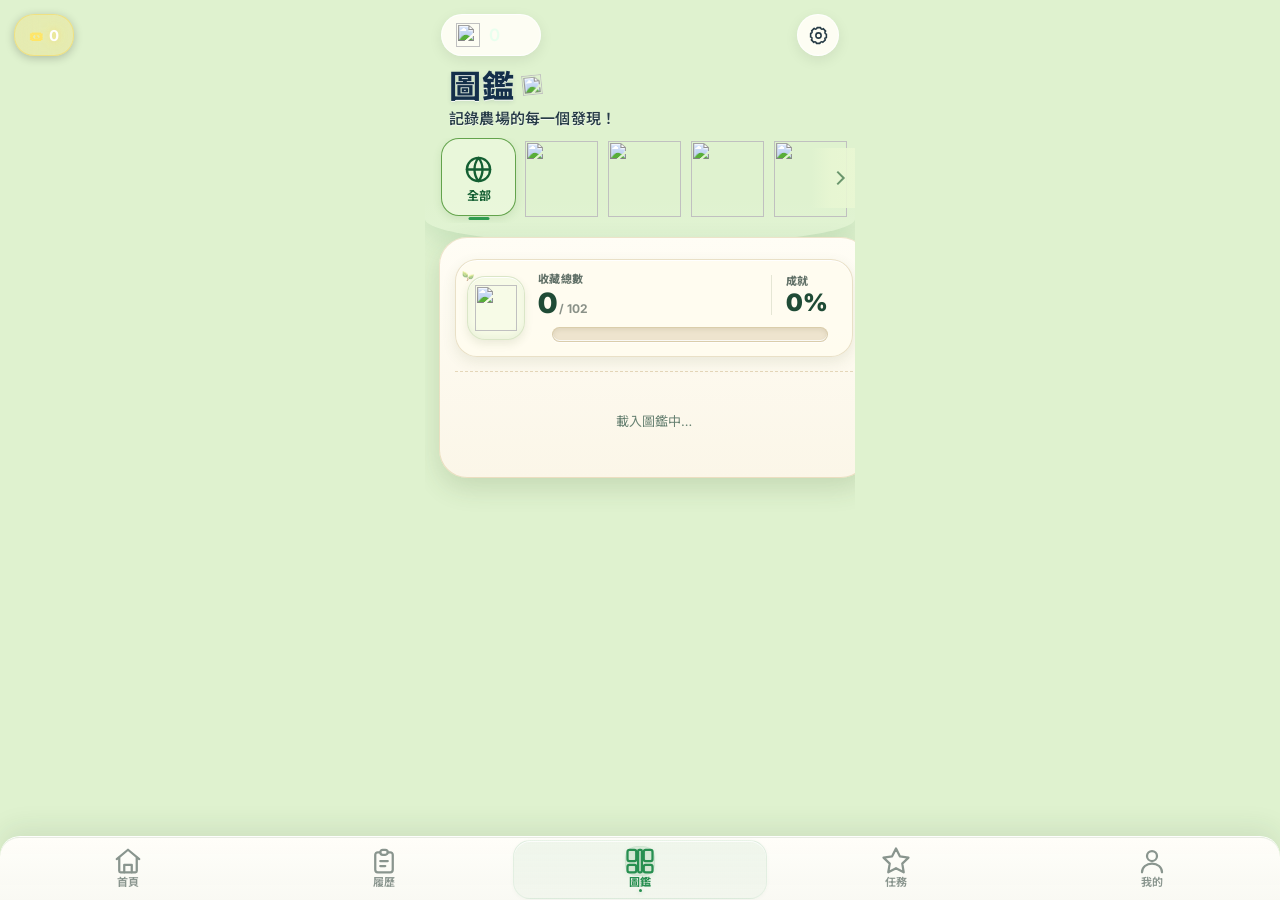
==== commit 5d1dcfae: "Integrate updated Atlas page" ====
--- a/index.html
+++ b/index.html
@@ -373,7 +373,7 @@
 .hb-wrap > * { flex-shrink:0; }
 .hb-logo { width:36px; height:36px; object-fit:contain; flex-shrink:0; }
 /* Formoya 完整標誌（葉子 + 福萌芽 Formoya 文字） */
-.hb-logo-full { height:34px; width:auto; object-fit:contain; flex-shrink:0; filter:drop-shadow(0 1px 2px rgba(255,255,255,0.6)); }
+.hb-logo-full { width:56px; height:auto; aspect-ratio:1/1; object-fit:contain; flex-shrink:0; filter:drop-shadow(0 1px 2px rgba(255,255,255,0.6)); }
 /* 我的點數藥丸徽章（數字為即時 EXP，依 UID 隔離，不寫死於圖片） */
 .hb-points { display:inline-flex; align-items:center; gap:8px; flex-shrink:0; cursor:pointer;
   background:linear-gradient(180deg,#fffdf6,#fdf3d4); border:1.5px solid rgba(241,204,120,0.95);
@@ -628,7 +628,8 @@
   aspect-ratio:auto;
 }
 #viewFarmer.home-v2 .hb-logo-full {
-  height:clamp(30px,8.5vw,36px);
+  width:clamp(50px,15vw,60px);
+  height:auto;
 }
 #viewFarmer.home-v2 .hb-points {
   padding:clamp(4px,1.2vw,5px) clamp(10px,3vw,13px) clamp(4px,1.2vw,5px) clamp(6px,1.8vw,7px);
@@ -1651,6 +1652,43 @@
 #viewFarmer.home-v2 .hb-gacha-link:active {
   color:#76561D !important;
   background:rgba(187,139,41,0.07);
+}
+
+/* 農場扭蛋機：素材優化（禮物標題圖示、扭蛋機主圖、閃亮裝飾、次數徽章）*/
+#viewFarmer.home-v2 .hb-gachacard .hb-gacha-gift {
+  width:clamp(17px,4.8vw,21px);
+  height:clamp(17px,4.8vw,21px);
+  object-fit:contain;
+  margin-right:3px;
+  vertical-align:middle;
+  filter:drop-shadow(0 1px 2px rgba(150,90,20,0.22));
+}
+#viewFarmer.home-v2 .hb-gacha-sparkle {
+  position:absolute;
+  top:clamp(3px,0.8dvh,8px);
+  right:clamp(5px,2vw,10px);
+  width:clamp(18px,5.2vw,26px);
+  height:auto;
+  opacity:0.9;
+  pointer-events:none;
+  z-index:1;
+  filter:drop-shadow(0 1px 2px rgba(210,150,30,0.22));
+}
+#viewFarmer.home-v2 .hb-gacha-top img {
+  width:calc(var(--gacha-image-size) * 1.32);
+  max-width:calc(100% + 6px);
+  filter:
+    drop-shadow(0 9px 10px rgba(127,84,15,0.17))
+    drop-shadow(0 1px 1px rgba(255,255,255,0.4));
+}
+#viewFarmer.home-v2 .hb-gacha-countbox {
+  border:1.5px solid rgba(240,178,58,0.5);
+  box-shadow:
+    inset 0 1px 0 rgba(255,255,255,0.96),
+    0 4px 10px rgba(126,82,13,0.10);
+}
+#viewFarmer.home-v2 .hb-gcount b {
+  font-size:clamp(19px,5.4vw,24px);
 }
 
 #bottomTabbar {
@@ -4309,6 +4347,7 @@
 }
 body:has(#viewConsumer.active) #loginOverlay { display: none; }
 </style>
+<link rel="stylesheet" href="css/atlas.css?v=20260917">
 </head>
 <body>
 
@@ -4342,7 +4381,7 @@
 
 <div class="hero-banner">
 <div class="hb-topbar hero-topbar">
-  <img class="hb-logo-full" src="assets/images/logo.png" alt="福萌芽 Formoya">
+  <img class="hb-logo-full" src="assets/images/logo-formoya.png" alt="福萌芽 Formoya">
   <button class="hb-points" onclick="switchView('viewMe')" aria-label="我的點數">
     <img class="hb-points-coin" src="assets/images/others/coin.png" alt="">
     <span class="hb-points-txt"><span class="hb-points-label">我的點數</span><span class="hb-points-val" id="homePointsVal">0</span></span>
@@ -4399,9 +4438,10 @@
     <div class="hb-tkbtn"><img src="assets/images/home/tasks/btn_task_detail.png" alt=""><span>查看所有任務</span></div>
   </div>
   <div class="hb-card hb-gachacard" onclick="switchView('viewGallery')">
-    <div class="hb-head" style="justify-content:center;">🎁 農場扭蛋機</div>
+    <img class="hb-gacha-sparkle" src="assets/images/home/gacha/sparkle.png" alt="" aria-hidden="true">
+    <div class="hb-head" style="justify-content:center;"><img class="hb-gacha-gift" src="assets/images/home/gacha/gift.png" alt="">農場扭蛋機</div>
     <div class="hb-gacha-main">
-    <div class="hb-gacha-top"><img src="assets/images/gacha-machine-green.png" alt=""></div>
+    <div class="hb-gacha-top"><img src="assets/images/home/gacha/machine.png" alt=""></div>
     <div class="hb-gacha-desc">完成每日任務<br>獲得扭蛋抽獎機會！</div>
     <div class="hb-gacha-countbox">
       <div class="hb-gacha-countlabel">今日剩餘次數</div>
@@ -4522,6 +4562,12 @@
     <img src="assets/images/others/coin.png" alt="">
     <span id="galleryCoinCount">0</span>
   </div>
+  <button class="gallery-settings" type="button" aria-label="開啟設定" onclick="openSettings()">
+    <svg viewBox="0 0 24 24" fill="none" stroke="currentColor" stroke-width="2" stroke-linecap="round" stroke-linejoin="round" aria-hidden="true">
+      <circle cx="12" cy="12" r="3"></circle>
+      <path d="M19.4 15a1.7 1.7 0 0 0 .34 1.88l.06.06-2.83 2.83-.06-.06A1.7 1.7 0 0 0 15 19.4a1.7 1.7 0 0 0-1 .6 1.7 1.7 0 0 0-.4 1.1V21h-4v-.09A1.7 1.7 0 0 0 8.6 19.4a1.7 1.7 0 0 0-1.88.34l-.06.06-2.83-2.83.06-.06A1.7 1.7 0 0 0 4.6 15a1.7 1.7 0 0 0-.6-1 1.7 1.7 0 0 0-1.1-.4H3v-4h.09A1.7 1.7 0 0 0 4.6 8.6a1.7 1.7 0 0 0-.34-1.88l-.06-.06 2.83-2.83.06.06A1.7 1.7 0 0 0 9 4.6a1.7 1.7 0 0 0 1-.6 1.7 1.7 0 0 0 .4-1.1V3h4v.09A1.7 1.7 0 0 0 15.4 4.6a1.7 1.7 0 0 0 1.88-.34l.06-.06 2.83 2.83-.06.06A1.7 1.7 0 0 0 19.4 9c.16.38.37.72.6 1 .3.35.68.55 1.1.6H21v4h-.09a1.7 1.7 0 0 0-1.51.4Z"></path>
+    </svg>
+  </button>
   <div class="gallery-hero-copy">
     <div class="gallery-title-row">
       <h2 class="gallery-title">圖鑑</h2>
@@ -4538,52 +4584,22 @@
 <div id="gallerySummary">
   <div class="gallery-summary">
     <div class="gallery-summary-book" aria-hidden="true"><img src="assets/images/gallery/bird-panel/collection-book.png" alt=""></div>
-    <div class="gallery-summary-main">
-      <div class="gallery-summary-label">收藏總數</div>
-      <div class="gallery-progress-frac">0 <small>/ 102</small></div>
+    <div class="gallery-summary-content">
+      <div class="gallery-summary-stats">
+        <div class="gallery-summary-main">
+          <div class="gallery-summary-label">收藏總數</div>
+          <div class="gallery-progress-frac">0 <small>/ 102</small></div>
+        </div>
+        <div class="gallery-summary-achievement">
+          <div class="gallery-summary-label">成就</div>
+          <div class="gallery-achievement-value">0%</div>
+        </div>
+      </div>
       <div class="gallery-progress-bar"><div class="gallery-progress-fill" style="width:0%"></div></div>
-    </div>
-    <div class="gallery-summary-achievement">
-      <div class="gallery-summary-label">成就</div>
-      <div class="gallery-achievement-value">0%</div>
     </div>
   </div>
 </div>
-<div id="galleryGrid" class="gallery-grid">
-  <section class="gallery-series-section series-wildlife" aria-label="圖鑑載入中">
-    <div class="gallery-series-banner">
-      <div class="gallery-series-banner-left"><span class="gallery-series-icon">🐾</span><span>哺乳類</span></div>
-      <div class="gallery-series-banner-right">0/10</div>
-    </div>
-    <div class="gallery-series-items">
-      <div class="gallery-item locked"><div class="gallery-item-rarity-label">???</div><div class="gallery-item-art"><div class="gallery-lock">🔒</div></div><div class="gallery-item-name">???</div></div>
-      <div class="gallery-item locked"><div class="gallery-item-rarity-label">???</div><div class="gallery-item-art"><div class="gallery-lock">🔒</div></div><div class="gallery-item-name">???</div></div>
-      <div class="gallery-item locked"><div class="gallery-item-rarity-label">???</div><div class="gallery-item-art"><div class="gallery-lock">🔒</div></div><div class="gallery-item-name">???</div></div>
-      <div class="gallery-item locked"><div class="gallery-item-rarity-label">???</div><div class="gallery-item-art"><div class="gallery-lock">🔒</div></div><div class="gallery-item-name">???</div></div>
-      <div class="gallery-item locked"><div class="gallery-item-rarity-label">???</div><div class="gallery-item-art"><div class="gallery-lock">🔒</div></div><div class="gallery-item-name">???</div></div>
-      <div class="gallery-item locked"><div class="gallery-item-rarity-label">???</div><div class="gallery-item-art"><div class="gallery-lock">🔒</div></div><div class="gallery-item-name">???</div></div>
-      <div class="gallery-item locked"><div class="gallery-item-rarity-label">???</div><div class="gallery-item-art"><div class="gallery-lock">🔒</div></div><div class="gallery-item-name">???</div></div>
-    </div>
-  </section>
-  <section class="gallery-series-section series-taiwan" aria-label="圖鑑載入中">
-    <div class="gallery-series-banner">
-      <div class="gallery-series-banner-left"><span class="gallery-series-icon">🐟</span><span>台灣魚類</span></div>
-      <div class="gallery-series-banner-right">0/15</div>
-    </div>
-    <div class="gallery-series-items">
-      <div class="gallery-item locked"><div class="gallery-item-rarity-label">???</div><div class="gallery-item-art"><div class="gallery-lock">🔒</div></div><div class="gallery-item-name">???</div></div>
-      <div class="gallery-item locked"><div class="gallery-item-rarity-label">???</div><div class="gallery-item-art"><div class="gallery-lock">🔒</div></div><div class="gallery-item-name">???</div></div>
-      <div class="gallery-item locked"><div class="gallery-item-rarity-label">???</div><div class="gallery-item-art"><div class="gallery-lock">🔒</div></div><div class="gallery-item-name">???</div></div>
-      <div class="gallery-item locked"><div class="gallery-item-rarity-label">???</div><div class="gallery-item-art"><div class="gallery-lock">🔒</div></div><div class="gallery-item-name">???</div></div>
-      <div class="gallery-item locked"><div class="gallery-item-rarity-label">???</div><div class="gallery-item-art"><div class="gallery-lock">🔒</div></div><div class="gallery-item-name">???</div></div>
-      <div class="gallery-item locked"><div class="gallery-item-rarity-label">???</div><div class="gallery-item-art"><div class="gallery-lock">🔒</div></div><div class="gallery-item-name">???</div></div>
-      <div class="gallery-item locked"><div class="gallery-item-rarity-label">???</div><div class="gallery-item-art"><div class="gallery-lock">🔒</div></div><div class="gallery-item-name">???</div></div>
-      <div class="gallery-item locked"><div class="gallery-item-rarity-label">???</div><div class="gallery-item-art"><div class="gallery-lock">🔒</div></div><div class="gallery-item-name">???</div></div>
-    </div>
-  </section>
-</div>
-<img class="gallery-panel-decoration panel-bottom-left" src="assets/images/gallery/bird-panel/panel-bottom-left-decor.png" alt="" aria-hidden="true">
-<img class="gallery-panel-decoration panel-bottom-right" src="assets/images/gallery/bird-panel/panel-bottom-right-decor.png" alt="" aria-hidden="true">
+<div id="galleryGrid" class="gallery-grid"><div class="gallery-empty">載入圖鑑中…</div></div>
 </main>
 </div>
 </div>
@@ -4878,6 +4894,7 @@
   </div>
 </div>
 
+<script src="js/atlas.js?v=20260917"></script>
 <script>
 const consumerWikiDB = {
 "筊白筍": "埔里名產「美人腿」！含有豐富纖維質與維生素，熱量低，是健康料理的絕佳選擇。",
@@ -4942,6 +4959,15 @@
 let isGachaSpinning = false;
 
 const TICKET_IMG = "[data-uri]";
+
+// Keep the gacha rewards aligned with the 102 entries shown by the new Atlas.
+characterPool.splice(0, characterPool.length, ...TINY_GALLERY_CATALOG.map(item => ({
+  id: item.id,
+  name: item.name,
+  img: item.img,
+  rarity: item.rarity,
+  category: item.category,
+})));
 
 function generateConsumerQR() {
   if (typeof QRCode === 'undefined') {
@@ -5434,6 +5460,7 @@
   '復古眼鏡':'農村配件','漁夫帽':'農村配件','太陽眼鏡':'農村配件','金絲眼鏡':'農村配件',
   '澆水壺':'農耕農具','復古澆水壺':'農耕農具','圓胖澆水壺':'農耕農具','帆布袋':'農耕農具',
 };
+/* Legacy Atlas implementation replaced by js/atlas.js.
 const GALLERY_CATEGORY_ORDER = ['哺乳類','鳥類','魚類','蛙類','昆蟲','樹類','花類','水果類','蔬菜類','美食類','人物'];
 const TINY_IMAGE_NAMES = {
   '哺乳類': ['山羌','台灣狐蝙','台灣長鬃山羊','台灣梅花鹿','台灣野兔','台灣森鼠','台灣黑熊','台灣獼猴','石虎','穿山甲'],
@@ -5721,6 +5748,7 @@
   grid.innerHTML = html;
 }
 
+*/
 function initProfile() {
   updateProfileDisplay();
   renderFarmerLogs();
@@ -7311,3 +7339,4 @@
 </script>
 </body>
 </html>
+
--- a/css/atlas.css
+++ b/css/atlas.css
@@ -0,0 +1,2019 @@
+/* Atlas-only rules mechanically selected from the current cascade, source lines 1540-3671.
+ * Declarations are unchanged; unrelated page selectors are excluded.
+ */
+.gallery-progress-wrap { background: rgba(0,0,0,0.38); border-radius: 14px; padding: 14px 16px; margin-bottom: 16px; border: 1px solid rgba(255,255,255,0.10); backdrop-filter: blur(8px); -webkit-backdrop-filter: blur(8px); }
+.gallery-progress-top { display: flex; justify-content: space-between; align-items: center; margin-bottom: 8px; }
+.gallery-progress-label { font-size: 13px; font-weight: 600; color: rgba(255,255,255,0.85); }
+.gallery-progress-frac { font-size: 18px; font-weight: 700; color: #80e5a0; letter-spacing: 1px; }
+.gallery-progress-bar { height: 8px; background: rgba(255,255,255,0.1); border-radius: 8px; overflow: hidden; }
+.gallery-progress-fill {
+  height: 100%;
+  border-radius: 8px;
+  background: linear-gradient(90deg, #2ecc71, #80e5a0);
+  transition: width 0.8s cubic-bezier(.22,.68,0,1.2);
+  position: relative;
+  overflow: hidden;
+}
+.gallery-progress-fill::after {
+  content: '';
+  position: absolute;
+  inset: 0;
+  background: repeating-linear-gradient(90deg, transparent, transparent 8px, rgba(0,0,0,0.18) 8px, rgba(0,0,0,0.18) 9px);
+}
+.gallery-grid { display: grid; grid-template-columns: repeat(3, 1fr); gap: 10px; margin-top: 0; }
+.gallery-item { background: rgba(0,0,0,0.42); border: 1px solid rgba(255,255,255,0.12); border-radius: 16px; padding: 10px 6px 8px; text-align: center; position: relative; transition: transform 0.18s, box-shadow 0.18s, border-color 0.18s; overflow: hidden; backdrop-filter: blur(6px); -webkit-backdrop-filter: blur(6px); }
+.gallery-item::before { content:''; position:absolute; top:0; left:0; right:0; height:3px; border-radius:16px 16px 0 0; }
+.gallery-item.collected {
+  border-color: rgba(255,255,255,0.20);
+  background:
+    url("data:image/svg+xml,%3Csvg xmlns='http://www.w3.org/2000/svg' width='200' height='200'%3E%3Cfilter id='n'%3E%3CfeTurbulence type='fractalNoise' baseFrequency='0.65' numOctaves='3' stitchTiles='stitch'/%3E%3CfeColorMatrix type='saturate' values='0'/%3E%3C/filter%3E%3Crect width='200' height='200' filter='url(%23n)' opacity='0.07'/%3E%3C/svg%3E"),
+    linear-gradient(160deg,
+      rgba(255,255,255,0.10) 0%,
+      rgba(255,255,255,0.03) 20%,
+      rgba(0,0,0,0.0) 40%,
+      rgba(255,255,255,0.05) 58%,
+      rgba(0,0,0,0.05) 100%
+    ),
+    linear-gradient(145deg, rgba(95,110,100,0.82) 0%, rgba(45,60,52,0.94) 45%, rgba(65,80,70,0.85) 100%);
+  box-shadow: 0 4px 20px rgba(0,0,0,0.55), inset 0 1px 0 rgba(255,255,255,0.22), var(--rarity-shadow, none);
+}
+.gallery-item.collected::after {
+  content: '';
+  position: absolute;
+  top: 0; left: 0; right: 0;
+  height: 38%;
+  background: linear-gradient(180deg, rgba(255,255,255,0.10) 0%, transparent 100%);
+  border-radius: 16px 16px 0 0;
+  pointer-events: none;
+}
+.gallery-item.collected::before { background: var(--series-color, #42a95d); }
+.gallery-item.collected:hover { transform: scale(1.04) translateY(-2px); box-shadow: 0 6px 22px rgba(66,169,93,0.32); border-color: rgba(128,229,160,0.6); }
+.gallery-item.locked { opacity: 0.75; background: rgba(0,0,0,0.55); border-color: rgba(255,255,255,0.08); }
+.gallery-item.locked:hover { opacity: 0.65; }
+.gallery-item img { width: 68px; height: 68px; object-fit: contain; border-radius: 10px; }
+.gallery-item-name { font-size: 11px; font-weight: 600; color: rgba(255,255,255,0.88); margin-top: 4px; line-height: 1.25; word-break: break-all; }
+.gallery-item-rarity-label { font-size: 9px; font-weight: 700; letter-spacing: 1px; text-align: right; padding: 2px 4px 0; line-height: 1; }
+.gallery-stars { display: flex; justify-content: center; gap: 1px; margin: 3px 0 2px; }
+.gallery-item-del { position: absolute; top: -6px; right: -6px; background: #ff5252; color: white; border: none; border-radius: 50%; width: 20px; height: 20px; font-size: 11px; cursor: pointer; display: flex; align-items: center; justify-content: center; padding: 0; }
+.gallery-empty { text-align: center; color: rgba(255,255,255,0.4); font-size: 13px; padding: 32px; grid-column: 1/-1; }
+.gallery-tabs { display: flex; gap: 10px; flex-wrap: nowrap; overflow-x: auto; margin-bottom: 20px; padding: 4px 2px 4px; scrollbar-width: none; }
+.gallery-tabs::-webkit-scrollbar { display: none; }
+.gallery-tab {
+  background:
+    url("data:image/svg+xml,%3Csvg xmlns='http://www.w3.org/2000/svg' width='200' height='200'%3E%3Cfilter id='n'%3E%3CfeTurbulence type='fractalNoise' baseFrequency='0.65' numOctaves='3' stitchTiles='stitch'/%3E%3CfeColorMatrix type='saturate' values='0'/%3E%3C/filter%3E%3Crect width='200' height='200' filter='url(%23n)' opacity='0.08'/%3E%3C/svg%3E"),
+    linear-gradient(180deg,
+      rgba(255,255,255,0.12) 0%,
+      rgba(255,255,255,0.04) 18%,
+      rgba(0,0,0,0.0) 35%,
+      rgba(255,255,255,0.06) 52%,
+      rgba(0,0,0,0.0) 68%,
+      rgba(255,255,255,0.03) 85%,
+      rgba(0,0,0,0.08) 100%
+    ),
+    linear-gradient(160deg,
+      rgba(100,120,110,0.55) 0%,
+      rgba(50,68,58,0.80) 30%,
+      rgba(38,55,45,0.90) 55%,
+      rgba(60,78,68,0.75) 80%,
+      rgba(85,105,92,0.60) 100%
+    );
+  border: 1px solid rgba(255,255,255,0.18);
+  border-top: 1px solid rgba(255,255,255,0.28);
+  border-bottom: 1px solid rgba(0,0,0,0.35);
+  border-radius: 16px;
+  padding: 14px 10px 10px;
+  font-size: 11px;
+  font-weight: 700;
+  color: rgba(255,255,255,0.65);
+  cursor: pointer;
+  transition: all 0.22s ease;
+  white-space: nowrap;
+  position: relative;
+  flex-shrink: 0;
+  letter-spacing: 0.8px;
+  width: 72px;
+  display: flex;
+  flex-direction: column;
+  align-items: center;
+  gap: 8px;
+  box-shadow:
+    0 4px 16px rgba(0,0,0,0.5),
+    0 1px 0 rgba(255,255,255,0.08) inset,
+    0 -1px 0 rgba(0,0,0,0.3) inset;
+  text-align: center;
+  overflow: hidden;
+}
+.gallery-tab-icon { width: 32px; height: 32px; display: flex; align-items: center; justify-content: center; }
+.gallery-tab-icon svg { width: 28px; height: 28px; opacity: 0.6; transition: opacity 0.2s, filter 0.2s; }
+.gallery-tab::before {
+  content: '';
+  position: absolute;
+  top: 0; left: 0; right: 0;
+  height: 42%;
+  background: linear-gradient(180deg, rgba(255,255,255,0.09) 0%, transparent 100%);
+  border-radius: 16px 16px 0 0;
+  pointer-events: none;
+}
+.gallery-tab:hover { border-color: rgba(255,255,255,0.30); color: rgba(255,255,255,0.9); box-shadow: 0 4px 20px rgba(0,0,0,0.55), 0 1px 0 rgba(255,255,255,0.12) inset, 0 -1px 0 rgba(0,0,0,0.3) inset; }
+.gallery-tab:hover .gallery-tab-icon svg { opacity: 0.9; }
+.gallery-tab.active {
+  color: #fff;
+  background:
+    url("data:image/svg+xml,%3Csvg xmlns='http://www.w3.org/2000/svg' width='200' height='200'%3E%3Cfilter id='n'%3E%3CfeTurbulence type='fractalNoise' baseFrequency='0.65' numOctaves='3' stitchTiles='stitch'/%3E%3CfeColorMatrix type='saturate' values='0'/%3E%3C/filter%3E%3Crect width='200' height='200' filter='url(%23n)' opacity='0.08'/%3E%3C/svg%3E"),
+    linear-gradient(180deg, rgba(255,255,255,0.14) 0%, rgba(255,255,255,0.04) 20%, rgba(0,0,0,0.0) 40%, rgba(255,255,255,0.07) 55%, rgba(0,0,0,0.05) 100%),
+    linear-gradient(160deg, rgba(60,130,85,0.70) 0%, rgba(20,70,40,0.92) 40%, rgba(30,80,50,0.88) 70%, rgba(50,110,70,0.65) 100%);
+  border-color: #4ade80;
+  border-top-color: rgba(150,255,180,0.45);
+  box-shadow: 0 0 22px rgba(74,222,128,0.40), 0 4px 16px rgba(0,0,0,0.55), 0 1px 0 rgba(150,255,180,0.20) inset;
+}
+.gallery-tab.active .gallery-tab-icon svg { opacity: 1; filter: drop-shadow(0 0 7px rgba(74,222,128,0.8)); }
+.gallery-series-banner { grid-column: 1/-1; display: flex; align-items: center; justify-content: space-between; padding: 4px 2px 4px 12px; margin: 14px 0 6px; position: relative; }
+.gallery-series-banner::before { content: ''; position: absolute; left: 0; top: 2px; bottom: 2px; width: 4px; border-radius: 4px; background: var(--series-color, #42a95d); }
+.gallery-series-banner-left { font-size: 13px; font-weight: 700; color: #fff; letter-spacing: 1px; font-family: 'Plus Jakarta Sans', 'Noto Sans TC', sans-serif; }
+.gallery-series-banner-right { font-size: 11px; color: rgba(255,255,255,0.55); font-weight: 500; background: rgba(255,255,255,0.08); padding: 2px 8px; border-radius: 20px; }
+.gallery-series-bar { width: 100%; height: 4px; border-radius: 4px; background: rgba(255,255,255,0.1); margin-top: 6px; overflow: hidden; }
+.gallery-series-bar-fill { height: 100%; border-radius: 4px; transition: width 0.6s ease; }
+.gallery-series-header { color: #ffffff !important; }
+.gallery-empty { color: rgba(255,255,255,0.4) !important; }
+.gallery-item-name { color: rgba(255,255,255,0.88) !important; font-weight: 600 !important; }
+.gallery-progress-wrap { background: rgba(0,0,0,0.38) !important; }
+.gallery-progress-fill { background: linear-gradient(90deg,#42a95d,#80e5a0) !important; }
+html:has(#viewGallery.active),
+body:has(#viewGallery.active) {
+  height: auto;
+  min-height: 100%;
+  min-height: 100dvh;
+  overflow-x: hidden;
+  overflow-y: auto;
+  background-color: #dff2cf;
+}
+body:has(#viewGallery.active) {
+  background-image: url('../assets/images/atlas/atlas-full-page-bg.png');
+  background-position: top center;
+  background-size: cover;
+  background-repeat: no-repeat;
+  background-attachment: fixed;
+}
+#viewGallery.view-screen {
+  width: 100%;
+  max-width: 430px;
+  min-width: 0;
+  height: auto;
+  min-height: 100vh;
+  min-height: 100dvh;
+  margin: 0 auto;
+  padding: 0 0 118px;
+  color: #193b2c;
+  background-color: #dff2cf !important;
+  background-image: url('../assets/images/atlas/atlas-full-page-bg.png') !important;
+  background-position: top center !important;
+  background-size: cover !important;
+  background-repeat: no-repeat !important;
+  background-attachment: fixed;
+  overflow-y: visible;
+  overflow-x: hidden;
+  box-sizing: border-box;
+}
+#viewGallery .container {
+  width: 100%;
+  max-width: 430px;
+  min-width: 0;
+  margin: 0 auto;
+  padding: 0 14px 28px;
+  gap: 0;
+  box-sizing: border-box;
+  overflow: visible;
+  background: transparent;
+}
+#viewGallery .gallery-hero {
+  position: relative;
+  width: calc(100% + 28px);
+  height: 245px;
+  margin: 0 -14px;
+  overflow: hidden;
+  border-radius: 0 0 50% 50% / 0 0 26px 26px;
+  background: transparent;
+  box-shadow: 0 10px 24px rgba(66, 132, 81, 0.14);
+}
+#viewGallery .gallery-hero::after {
+  content: '';
+  position: absolute;
+  inset: auto 0 0;
+  height: 48px;
+  background: linear-gradient(180deg, transparent, rgba(232,248,225,0.24));
+  pointer-events: none;
+}
+#viewGallery .gallery-coin {
+  position: absolute;
+  z-index: 3;
+  top: max(14px, env(safe-area-inset-top));
+  left: 16px;
+  display: inline-flex;
+  align-items: center;
+  gap: 9px;
+  width: 100px;
+  min-width: 100px;
+  height: 42px;
+  padding: 0 14px;
+  border: 1px solid rgba(255,255,255,0.9);
+  border-radius: 21px;
+  background: rgba(255,253,246,0.94);
+  color: #263b46;
+  font-size: 17px;
+  font-weight: 600;
+  box-shadow: 0 4px 14px rgba(0,0,0,0.08);
+  box-sizing: border-box;
+}
+#viewGallery .gallery-coin img {
+  width: 24px;
+  height: 24px;
+  object-fit: contain;
+}
+#viewGallery .gallery-settings {
+  position: absolute;
+  z-index: 3;
+  top: max(14px, env(safe-area-inset-top));
+  right: 16px;
+  width: 42px;
+  height: 42px;
+  padding: 0;
+  display: grid;
+  place-items: center;
+  border: 1px solid rgba(255,255,255,0.94);
+  border-radius: 50%;
+  background: rgba(255,253,246,0.94);
+  color: #263b46;
+  box-shadow: 0 4px 14px rgba(0,0,0,0.08);
+  cursor: pointer;
+  transition: transform 0.15s ease;
+}
+#viewGallery .gallery-settings:active { transform: scale(0.97); }
+#viewGallery .gallery-settings svg { width: 21px; height: 21px; stroke-width: 1.8; }
+#viewGallery .gallery-hero-copy {
+  position: absolute;
+  z-index: 2;
+  top: 68px;
+  left: 24px;
+  max-width: calc(100% - 48px);
+  color: #173f39;
+  text-shadow: 0 1px 0 rgba(255,255,255,0.72);
+}
+#viewGallery .gallery-title-row {
+  display: flex;
+  align-items: center;
+  gap: 7px;
+}
+#viewGallery .gallery-title {
+  margin: 0;
+  color: #142f4a !important;
+  font-size: 32px;
+  line-height: 1.05;
+  font-weight: 800;
+  letter-spacing: .02em;
+  text-shadow: 0 1px 0 rgba(255,255,255,.82), 0 2px 5px rgba(20,47,74,.12);
+}
+#viewGallery .gallery-title-leaf {
+  display: block;
+  width: 20px;
+  height: 20px;
+  margin-left: 1px;
+  object-fit: contain;
+  border: 0;
+  background: transparent;
+  box-shadow: none;
+  transform: rotate(-6deg);
+}
+#viewGallery .gallery-subtitle {
+  margin-top: 6px;
+  font-size: 15px;
+  line-height: 1.4;
+  font-weight: 550;
+  letter-spacing: .2px;
+  color: #263b46;
+}
+#viewGallery .gallery-tabs {
+  position: absolute;
+  z-index: 4;
+  left: 0;
+  right: 0;
+  top: 138px;
+  bottom: auto;
+  display: flex;
+  align-items: center;
+  gap: 8px;
+  margin: 0 !important;
+  padding: 2px 44px 5px 16px;
+  overflow-x: auto;
+  overflow-y: hidden;
+  scroll-padding-inline: 16px;
+  scroll-snap-type: x proximity;
+  overscroll-behavior-inline: contain;
+  -webkit-overflow-scrolling: touch;
+  scrollbar-width: none;
+  box-sizing: border-box;
+}
+#viewGallery .gallery-tabs::-webkit-scrollbar { display: none; }
+#viewGallery .gallery-tabs-scroll-hint {
+  position: absolute;
+  z-index: 6;
+  top: 148px;
+  right: 0;
+  width: 44px;
+  height: 60px;
+  display: grid;
+  place-items: center;
+  pointer-events: none;
+  color: rgba(48, 105, 61, .68);
+  background: linear-gradient(90deg, rgba(233, 247, 211, 0), rgba(233, 247, 211, .78) 45%, rgba(233, 247, 211, .96));
+  opacity: 1;
+  transition: opacity 160ms ease;
+}
+#viewGallery .gallery-tabs-scroll-hint::after {
+  content: '';
+  width: 8px;
+  height: 8px;
+  margin-left: 10px;
+  border-top: 2px solid currentColor;
+  border-right: 2px solid currentColor;
+  transform: rotate(45deg);
+}
+#viewGallery .gallery-tabs-scroll-hint.is-hidden { opacity: 0; }
+#viewGallery .gallery-tab {
+  position: relative;
+  width: 75px;
+  min-width: 75px;
+  height: 78px;
+  flex: 0 0 75px;
+  display: flex;
+  flex-direction: column;
+  align-items: center;
+  justify-content: center;
+  gap: 3px;
+  padding: 6px 5px 5px;
+  overflow: hidden;
+  border: 1.5px solid transparent;
+  border-radius: 18px;
+  background: transparent;
+  color: #344e42;
+  font-family: inherit;
+  font-size: 12px;
+  font-weight: 700;
+  letter-spacing: 0;
+  box-shadow: none;
+  box-sizing: border-box;
+  scroll-snap-align: start;
+  cursor: pointer;
+  touch-action: manipulation;
+  transition: transform 120ms ease, box-shadow 150ms ease, background-color 150ms ease, border-color 150ms ease;
+}
+#viewGallery .gallery-tab::before { display: none; }
+#viewGallery .gallery-tab::after {
+  content: '';
+  position: absolute;
+  z-index: 2;
+  left: 50%;
+  bottom: -5px;
+  width: 21px;
+  height: 3px;
+  border-radius: 3px;
+  background: #2f9b50;
+  opacity: 0;
+  transform: translateX(-50%) scaleX(.65);
+  transition: opacity .15s ease, transform .15s ease;
+}
+#viewGallery .gallery-tab:hover {
+  color: #31553f;
+  border-color: rgba(85,155,60,0.28);
+  background: rgba(235,248,220,0.18);
+  box-shadow: 0 2px 6px rgba(60,120,50,0.07);
+}
+#viewGallery .gallery-tab.active {
+  color: #145f32;
+  border: 1.5px solid rgba(85,155,60,0.9);
+  background: rgba(235,248,220,0.35);
+  box-shadow: 0 3px 8px rgba(60,120,50,0.12);
+  transform: translateY(-2px);
+}
+#viewGallery .gallery-tab.active::after {
+  opacity: 1;
+  transform: translateX(-50%) scaleX(1);
+}
+#viewGallery .gallery-tab:focus-visible {
+  outline: 3px solid rgba(35,134,67,.38);
+  outline-offset: 2px;
+}
+#viewGallery .gallery-tab:active {
+  transform: scale(.97);
+  box-shadow: 0 2px 6px rgba(61,108,58,.12), inset 0 1px 2px rgba(57,96,54,.08);
+}
+#viewGallery .gallery-tab.active:active {
+  transform: translateY(-2px) scale(.97);
+}
+#viewGallery .gallery-tab-label {
+  color: inherit !important;
+  font-size: 12px;
+  font-weight: 700;
+  line-height: 1.15;
+  white-space: nowrap;
+}
+#viewGallery .gallery-tab-icon {
+  width: 34px;
+  height: 34px;
+  flex: 0 0 34px;
+  display: grid;
+  place-items: center;
+  color: currentColor;
+}
+#viewGallery .gallery-tab-icon svg {
+  width: 31px;
+  height: 31px;
+  opacity: 1;
+  color: currentColor;
+}
+#viewGallery .gallery-tab.active .gallery-tab-icon svg {
+  opacity: 1;
+  filter: none;
+}
+#viewGallery .gallery-tab:not(.gallery-tab-image-card) {
+  overflow: visible;
+  border: 1px solid rgba(125,139,79,0.3);
+  background: linear-gradient(180deg, rgba(255,254,239,0.98), rgba(244,242,213,0.96));
+  box-shadow: 0 2px 5px rgba(75,100,55,0.1), inset 0 0 0 2px rgba(255,255,255,0.55);
+}
+#viewGallery .gallery-tab:not(.gallery-tab-image-card):hover {
+  border-color: rgba(85,155,60,0.42);
+  background: linear-gradient(180deg, rgba(255,255,244,0.99), rgba(239,245,207,0.98));
+}
+#viewGallery .gallery-tab:not(.gallery-tab-image-card).active {
+  border: 1.5px solid rgba(85,155,60,0.9);
+  background: rgba(235,248,220,0.88);
+  box-shadow: 0 3px 8px rgba(60,120,50,0.13);
+}
+#viewGallery .gallery-tab-image-card {
+  padding: 0;
+  overflow: visible;
+  border: 1.5px solid transparent;
+  border-radius: 18px;
+  background: transparent;
+  box-shadow: none;
+}
+#viewGallery .gallery-tab-image-card:hover {
+  border-color: rgba(85,155,60,0.28);
+  background: rgba(235,248,220,0.18);
+  box-shadow: 0 2px 6px rgba(60,120,50,0.07);
+}
+#viewGallery .gallery-tab-image-card.active {
+  border: 1.5px solid rgba(85,155,60,0.9);
+  background: rgba(235,248,220,0.35);
+  box-shadow: 0 3px 8px rgba(60,120,50,0.12);
+  transform: translateY(-2px);
+}
+#viewGallery .gallery-tab-image-card:active {
+  transform: scale(.97);
+}
+#viewGallery .gallery-tab-image-card.active:active {
+  transform: translateY(-2px) scale(.97);
+}
+#viewGallery .gallery-tab-card-image {
+  display: block;
+  width: 100%;
+  height: 100%;
+  max-width: 100%;
+  object-fit: contain;
+  border: 0;
+  background: transparent;
+  filter: none;
+  transition: filter .15s ease;
+}
+#viewGallery .gallery-tab-image-card.active .gallery-tab-card-image {
+  filter: none;
+}
+#viewGallery .gallery-tab-sr-label {
+  position: absolute;
+  width: 1px;
+  height: 1px;
+  padding: 0;
+  margin: -1px;
+  overflow: hidden;
+  clip: rect(0,0,0,0);
+  white-space: nowrap;
+  border: 0;
+}
+#viewGallery .gallery-summary {
+  position: relative;
+  z-index: 6;
+  width: min(306px, calc(100% - 28px));
+  min-height: 92px;
+  margin: -11px auto 12px 14px;
+  padding: 12px 14px 22px;
+  display: grid;
+  grid-template-columns: 52px minmax(0,1fr) 58px;
+  align-items: center;
+  gap: 11px;
+  border: 1px solid rgba(115,150,105,0.14);
+  border-radius: 23px;
+  background: rgba(255,254,250,0.97);
+  box-shadow: 0 8px 20px rgba(62,91,58,0.11);
+  box-sizing: border-box;
+}
+#viewGallery .gallery-summary-book {
+  width: 50px;
+  height: 54px;
+  display: grid;
+  place-items: center;
+  border-radius: 16px;
+  background: linear-gradient(145deg,#f3fbe9,#e2f3d2);
+  box-shadow: inset 0 1px 0 rgba(255,255,255,.9), 0 3px 9px rgba(54,112,55,0.1);
+}
+#viewGallery .gallery-summary-book img {
+  width: 43px;
+  height: 47px;
+  object-fit: contain;
+  filter: none;
+}
+#viewGallery .gallery-summary-main,
+#viewGallery .gallery-summary-achievement { min-width: 0; }
+#viewGallery .gallery-summary-label {
+  color: #43574d;
+  font-size: 11px;
+  font-weight: 700;
+  line-height: 1.2;
+}
+#viewGallery .gallery-progress-frac {
+  margin-top: 3px;
+  color: #173c2b;
+  font-size: 23px;
+  font-weight: 900;
+  letter-spacing: 0;
+  line-height: 1;
+}
+#viewGallery .gallery-progress-frac small {
+  color: #7d8981;
+  font-size: 12px;
+  font-weight: 650;
+}
+#viewGallery .gallery-achievement-value {
+  margin-top: 5px;
+  color: #28533a;
+  font-size: 19px;
+  font-weight: 900;
+  line-height: 1;
+}
+#viewGallery .gallery-progress-bar {
+  position: absolute;
+  left: 77px;
+  right: 14px;
+  bottom: 11px;
+  height: 6px;
+  margin: 0;
+  overflow: hidden;
+  border-radius: 999px;
+  background: #e9eee7;
+  box-shadow: inset 0 1px 2px rgba(54,78,52,.07);
+}
+#viewGallery .gallery-progress-fill {
+  height: 100%;
+  border-radius: inherit;
+  background: linear-gradient(90deg,#47c970,#77d45b) !important;
+}
+#viewGallery .gallery-progress-fill::after { display: none; }
+#viewGallery .gallery-main-panel {
+  position: relative;
+  position: relative;
+  z-index: 5;
+  width: 100%;
+  max-width: 100%;
+  min-width: 0;
+  height: auto;
+  margin: -10px 0 0;
+  padding: 18px 12px 17px;
+  border: 0;
+  border-radius: 27px;
+  background: transparent;
+  box-shadow: none;
+  box-sizing: border-box;
+  isolation: isolate;
+}
+#viewGallery .gallery-main-panel::before {
+  content: '';
+  position: absolute;
+  z-index: -1;
+  inset: 0;
+  border-radius: 27px;
+  background: url('../assets/images/gallery/bird-panel/main-content-panel-bg.png') center / 100% 100% no-repeat;
+  pointer-events: none;
+}
+#viewGallery #gallerySummary {
+  margin: 0 0 14px;
+  padding: 0 0 15px;
+  border-bottom: 1px solid rgba(112,139,103,.13);
+}
+#viewGallery .gallery-main-panel .gallery-summary {
+  width: 100%;
+  min-height: 108px;
+  margin: 0;
+  padding: 13px 15px 34px;
+  grid-template-columns: 58px minmax(0,1fr) minmax(62px,auto);
+  gap: 13px;
+  border: 1px solid rgba(139,166,118,.2);
+  border-radius: 22px;
+  background:
+    radial-gradient(circle at 12% 5%, rgba(255,255,255,.98), transparent 38%),
+    linear-gradient(145deg, rgba(255,253,244,.97), rgba(244,249,229,.93));
+  box-shadow:
+    inset 0 1px 0 rgba(255,255,255,.95),
+    inset 0 -1px 0 rgba(151,173,121,.08),
+    0 7px 18px rgba(75,105,62,.09);
+}
+#viewGallery .gallery-main-panel .gallery-progress-bar {
+  left: 86px;
+  right: 15px;
+  bottom: 12px;
+  height: 11px;
+  border: 1px solid rgba(139,139,100,.14);
+  border-radius: 999px;
+  background:
+    repeating-linear-gradient(90deg, rgba(118,139,99,.045) 0 1px, transparent 1px 9px),
+    linear-gradient(180deg, #e8eadc, #f8f5e9 58%, #fffdf7);
+  box-shadow:
+    inset 0 2px 4px rgba(104,96,69,.11),
+    inset 0 -1px 0 rgba(255,255,255,.9),
+    0 1px 3px rgba(82,75,52,.06);
+}
+#viewGallery .gallery-main-panel .gallery-progress-bar::after {
+  content: '';
+  position: absolute;
+  inset: 1px 5px auto;
+  height: 2px;
+  border-radius: 999px;
+  background: rgba(255,255,255,.52);
+  pointer-events: none;
+}
+#viewGallery .gallery-main-panel .gallery-progress-fill {
+  position: relative;
+  overflow: hidden;
+  background:
+    linear-gradient(180deg, rgba(255,255,255,.22), transparent 52%),
+    linear-gradient(90deg, #61c574, #70ca6a) !important;
+  box-shadow: inset 0 -1px 2px rgba(46,113,54,.13);
+}
+#viewGallery .gallery-main-panel .gallery-progress-fill::after {
+  display: block;
+  content: '';
+  position: absolute;
+  inset: 0;
+  background:
+    linear-gradient(180deg, rgba(255,255,255,.38), transparent 55%),
+    repeating-linear-gradient(120deg, transparent 0 7px, rgba(255,255,255,.16) 7px 10px);
+}
+#viewGallery .gallery-main-panel .gallery-summary-book {
+  width: 56px;
+  height: 60px;
+  align-self: center;
+  justify-self: center;
+  border: 1px solid rgba(104,155,76,.16);
+  border-radius: 18px;
+  background:
+    radial-gradient(circle at 30% 22%, rgba(255,255,255,.85), transparent 32%),
+    linear-gradient(145deg, rgba(246,251,238,.98), rgba(224,240,207,.9));
+  box-shadow:
+    inset 0 1px 0 rgba(255,255,255,.95),
+    inset 0 -1px 0 rgba(91,140,71,.09),
+    0 4px 10px rgba(57,109,52,.1);
+}
+#viewGallery .gallery-main-panel .gallery-summary-book img {
+  display: block;
+  width: 43px;
+  height: 47px;
+  margin: 0;
+  object-position: center;
+  transform: none;
+}
+#viewGallery .gallery-main-panel .gallery-summary-main,
+#viewGallery .gallery-main-panel .gallery-summary-achievement {
+  align-self: stretch;
+  display: flex;
+  flex-direction: column;
+  justify-content: center;
+}
+#viewGallery .gallery-main-panel .gallery-summary-achievement {
+  padding-left: 13px;
+  border-left: 1px solid rgba(116,145,101,.18);
+}
+#viewGallery .gallery-main-panel .gallery-summary-label {
+  color: #5e7165;
+  font-size: 11px;
+  font-weight: 800;
+  letter-spacing: .035em;
+  white-space: nowrap;
+}
+#viewGallery .gallery-main-panel .gallery-progress-frac {
+  display: inline-flex;
+  align-items: baseline;
+  align-self: flex-start;
+  gap: 2px;
+  margin-top: 5px;
+  font-size: 27px;
+  letter-spacing: -.025em;
+}
+#viewGallery .gallery-main-panel .gallery-progress-frac small {
+  margin-left: 0;
+  color: #89938c;
+  font-size: 12px;
+  font-weight: 650;
+  letter-spacing: 0;
+}
+#viewGallery .gallery-main-panel .gallery-achievement-value {
+  margin-top: 6px;
+  font-size: 23px;
+  letter-spacing: -.02em;
+}
+@media (max-width: 340px) {
+#viewGallery .gallery-main-panel .gallery-summary {
+    padding-inline: 10px;
+    grid-template-columns: 50px minmax(0,1fr) minmax(58px,auto);
+    gap: 9px;
+  }
+#viewGallery .gallery-main-panel .gallery-summary-book {
+    width: 48px;
+    height: 52px;
+  }
+#viewGallery .gallery-main-panel .gallery-summary-book img {
+    width: 39px;
+    height: 43px;
+  }
+#viewGallery .gallery-main-panel .gallery-summary-achievement { padding-left: 9px; }
+#viewGallery .gallery-main-panel .gallery-progress-bar {
+    left: 70px;
+    right: 10px;
+  }
+
+}
+#viewGallery .gallery-panel-decoration {
+  display: none;
+  position: absolute;
+  z-index: 0;
+  bottom: 4px;
+  width: 68px;
+  height: 68px;
+  object-fit: contain;
+  pointer-events: none;
+  opacity: .66;
+}
+#viewGallery .gallery-main-panel.bird-panel-active .gallery-panel-decoration { display: block; }
+#viewGallery .gallery-panel-decoration.panel-bottom-left { left: 5px; }
+#viewGallery .gallery-panel-decoration.panel-bottom-right { right: 5px; }
+#viewGallery .gallery-grid {
+  display: flex;
+  flex-direction: column;
+  gap: 0;
+  width: 100%;
+  margin: 0;
+}
+#viewGallery .gallery-series-section {
+  --series-bg: #fffaf0;
+  --series-border: #efd9ad;
+  --series-ink: #875b12;
+  position: relative;
+  width: 100%;
+  padding: 0 0 3px;
+  overflow: hidden;
+  border: 0;
+  border-radius: 0;
+  background: transparent;
+  box-shadow: none;
+  box-sizing: border-box;
+}
+#viewGallery .gallery-series-section + .gallery-series-section {
+  margin-top: 11px;
+  padding-top: 12px;
+  border-top: 1px solid rgba(112,139,103,.12);
+}
+#viewGallery .gallery-series-section::after {
+  content: '';
+  position: absolute;
+  right: -13px;
+  bottom: -17px;
+  width: 72px;
+  height: 72px;
+  border-radius: 50%;
+  background: radial-gradient(circle at 35% 35%, rgba(255,255,255,.75), transparent 66%);
+  opacity: 0;
+  pointer-events: none;
+}
+#viewGallery .gallery-series-section.series-wildlife {
+  --series-bg: linear-gradient(145deg,#fffdf5,#fff8e8);
+  --series-border: #f1dcac;
+  --series-ink: #945b07;
+}
+#viewGallery .gallery-series-section.series-birds,
+#viewGallery .gallery-series-section.series-fish {
+  --series-bg: linear-gradient(145deg,#f7fcff,#edf8ff);
+  --series-border: #bfdeef;
+  --series-ink: #176da0;
+}
+#viewGallery .gallery-series-section.series-frogs,
+#viewGallery .gallery-series-section.series-trees,
+#viewGallery .gallery-series-section.series-vegetables {
+  --series-bg: linear-gradient(145deg,#f8fff2,#effae8);
+  --series-border: #c8e3b9;
+  --series-ink: #3b7a39;
+}
+#viewGallery .gallery-series-section.series-insects {
+  --series-bg: linear-gradient(145deg,#fffff1,#f6fbdc);
+  --series-border: #dce49e;
+  --series-ink: #6f7e24;
+}
+#viewGallery .gallery-series-section.series-flowers {
+  --series-bg: linear-gradient(145deg,#fcf8ff,#f6eeff);
+  --series-border: #dac9eb;
+  --series-ink: #7c489e;
+}
+#viewGallery .gallery-series-section.series-fruits,
+#viewGallery .gallery-series-section.series-food {
+  --series-bg: linear-gradient(145deg,#fffaf2,#fff1df);
+  --series-border: #f0cfaa;
+  --series-ink: #9a642d;
+}
+#viewGallery .gallery-series-section.series-people {
+  --series-bg: linear-gradient(145deg,#fffdf8,#f8f0e5);
+  --series-border: #e5d2bc;
+  --series-ink: #7b5e45;
+}
+#viewGallery .gallery-series-banner {
+  width: 100%;
+  min-height: 32px;
+  margin: 0 0 10px;
+  padding: 0 5px;
+  display: flex;
+  align-items: center;
+  justify-content: space-between;
+  box-sizing: border-box;
+}
+#viewGallery .gallery-series-banner::before { display: none; }
+#viewGallery .gallery-series-banner-left {
+  display: flex;
+  align-items: center;
+  gap: 7px;
+  color: #203c30;
+  font-family: inherit;
+  font-size: 15px;
+  font-weight: 900;
+  letter-spacing: .3px;
+}
+#viewGallery .gallery-series-banner-left span:last-child { color: #203c30 !important; }
+#viewGallery .gallery-series-icon {
+  font-size: 20px;
+  line-height: 1;
+}
+#viewGallery .gallery-series-image-icon {
+  position: relative;
+  width: 28px;
+  height: 28px;
+  flex: 0 0 28px;
+  overflow: hidden;
+  border-radius: 9px;
+  background: #fffdf4;
+}
+#viewGallery .gallery-series-image-icon img {
+  position: absolute;
+  top: -2px;
+  left: 50%;
+  width: 46px;
+  height: 46px;
+  max-width: none;
+  object-fit: cover;
+  object-position: center top;
+  transform: translateX(-50%);
+}
+#viewGallery .gallery-series-banner-right {
+  padding: 4px 10px;
+  border-radius: 15px;
+  background: rgba(255,255,255,0.72);
+  color: var(--series-ink);
+  font-size: 11px;
+  font-weight: 900;
+}
+#viewGallery .gallery-series-bar { display: none; }
+#viewGallery .gallery-series-items {
+  position: relative;
+  z-index: 1;
+  display: grid;
+  width: 100%;
+  min-width: 0;
+  grid-template-columns: repeat(3, minmax(0,1fr));
+  gap: 9px;
+  box-sizing: border-box;
+}
+#viewGallery .gallery-section-decoration {
+  position: absolute;
+  z-index: 0;
+  width: 76px;
+  height: 104px;
+  bottom: -21px;
+  object-fit: contain;
+  opacity: .46;
+  pointer-events: none;
+}
+#viewGallery .gallery-section-decoration.decor-left { left: -18px; }
+#viewGallery .gallery-section-decoration.decor-right { right: -17px; }
+#viewGallery .gallery-series-section.series-wildlife .gallery-section-decoration { width: 92px; opacity: .58; }
+#viewGallery .gallery-series-section.series-fish .gallery-section-decoration,
+#viewGallery .gallery-series-section.series-frogs .gallery-section-decoration { width: 82px; opacity: .5; }
+#viewGallery .gallery-item {
+  position: relative;
+  overflow: hidden;
+  min-width: 0;
+  width: 100%;
+  max-width: 100%;
+  height: 112px;
+  padding: 8px 5px 9px;
+  display: flex;
+  flex-direction: column;
+  align-items: center;
+  justify-content: flex-end;
+  border: 1px solid rgba(199,177,124,.55);
+  border-radius: 18px;
+  background:
+    radial-gradient(circle at 18% 14%, rgba(255,255,255,.96) 0 6px, transparent 7px),
+    radial-gradient(circle at 83% 86%, rgba(206,224,178,.16), transparent 36%),
+    linear-gradient(180deg, rgba(255,254,247,.995), rgba(247,240,216,.98));
+  box-shadow:
+    inset 0 1px 0 rgba(255,255,255,.98),
+    inset 0 -8px 16px rgba(177,151,91,.045),
+    0 3px 9px rgba(100,80,40,.09);
+  backdrop-filter: none;
+  -webkit-backdrop-filter: none;
+  box-sizing: border-box;
+  transition: transform 140ms ease, box-shadow 140ms ease, border-color 140ms ease;
+}
+#viewGallery .gallery-item:not(.encyclopedia-card)::after {
+  content: '';
+  position: absolute;
+  z-index: 0;
+  inset: 4px;
+  border: 1px solid rgba(222,204,160,.3);
+  border-radius: 14px;
+  box-shadow: inset 0 1px 0 rgba(255,255,255,.5);
+  pointer-events: none;
+}
+#viewGallery .gallery-item::before {
+  content: var(--card-motif, '❖');
+  position: absolute;
+  z-index: 0;
+  left: 50%;
+  top: 26px;
+  color: var(--series-ink);
+  font-size: 35px;
+  line-height: 1;
+  opacity: .075;
+  transform: translateX(-50%) rotate(var(--motif-rotate, -8deg));
+  pointer-events: none;
+}
+#viewGallery .gallery-item:nth-child(3n+2)::before { --motif-rotate: 7deg; top: 22px; }
+#viewGallery .gallery-item:nth-child(4n)::before { --motif-rotate: -14deg; left: 57%; }
+#viewGallery .series-wildlife .gallery-item { --card-motif: '🐾'; }
+#viewGallery .series-birds .gallery-item { --card-motif: '🪶'; }
+#viewGallery .series-fish .gallery-item { --card-motif: '🐟'; }
+#viewGallery .series-frogs .gallery-item { --card-motif: '🍃'; }
+#viewGallery .series-insects .gallery-item { --card-motif: '🐞'; }
+#viewGallery .series-trees .gallery-item { --card-motif: '🌳'; }
+#viewGallery .series-flowers .gallery-item { --card-motif: '🌸'; }
+#viewGallery .series-fruits .gallery-item { --card-motif: '🍎'; }
+#viewGallery .series-vegetables .gallery-item { --card-motif: '🥬'; }
+#viewGallery .series-food .gallery-item { --card-motif: '🍜'; }
+#viewGallery .series-people .gallery-item { --card-motif: '🌾'; }
+#viewGallery .series-birds .gallery-item {
+  border-color: rgba(210,190,145,.5);
+  background:
+    radial-gradient(circle at 18% 16%, rgba(255,255,255,.86) 0 5px, transparent 6px),
+    linear-gradient(180deg, rgba(255,253,245,.99), rgba(249,243,222,.97));
+}
+#viewGallery .gallery-item.bird-locked::before { display: none; }
+#viewGallery .gallery-bird-silhouette {
+  position: absolute;
+  z-index: 0;
+  left: 50%;
+  top: 16px;
+  width: 58px;
+  height: 51px;
+  object-fit: contain;
+  opacity: .3;
+  transform: translateX(-50%);
+  pointer-events: none;
+}
+#viewGallery .gallery-lock-image {
+  position: relative;
+  z-index: 2;
+  width: 30px;
+  height: 30px;
+  object-fit: contain;
+}
+#viewGallery .gallery-stars.gallery-image-stars {
+  position: relative;
+  z-index: 2;
+  gap: 1px;
+}
+#viewGallery .gallery-image-stars img {
+  width: 9px;
+  height: 9px;
+  object-fit: contain;
+}
+#viewGallery .gallery-item.collected::after { display: none; }
+#viewGallery .gallery-item.collected {
+  border-color: var(--series-border);
+  background: rgba(255,255,255,0.72);
+  box-shadow: inset 0 1px 0 #fff, 0 3px 8px rgba(64,104,64,.08);
+}
+#viewGallery .gallery-item.locked {
+  opacity: 1;
+  border-color: rgba(210,190,145,.45);
+  background:
+    radial-gradient(circle at 18% 16%, rgba(255,255,255,.82) 0 5px, transparent 6px),
+    linear-gradient(180deg, rgba(255,253,245,.98), rgba(250,245,226,.96));
+}
+#viewGallery .gallery-item:hover,
+#viewGallery .gallery-item.collected:hover,
+#viewGallery .gallery-item.locked:hover {
+  opacity: 1;
+  transform: translateY(-1px);
+  border-color: rgba(196,171,116,.58);
+  box-shadow: inset 0 0 0 1px rgba(255,255,255,.76), 0 4px 10px rgba(100,80,40,.09);
+}
+#viewGallery .gallery-item:active,
+#viewGallery .gallery-item.collected:active,
+#viewGallery .gallery-item.locked:active { transform: scale(.98); }
+#viewGallery .gallery-item-rarity-label {
+  width: 100%;
+  height: 11px;
+  padding: 0 4px;
+  color: var(--series-ink) !important;
+  font-size: 8px;
+  line-height: 11px;
+  text-align: right;
+  opacity: .62;
+  box-sizing: border-box;
+}
+#viewGallery .gallery-item-art {
+  position: relative;
+  z-index: 1;
+  width: 46px;
+  height: 46px;
+  margin: 0 auto;
+  flex: 0 0 46px;
+}
+#viewGallery .gallery-item img,
+#viewGallery .gallery-item-art img {
+  width: 46px !important;
+  height: 46px !important;
+  object-fit: contain !important;
+  border-radius: 9px !important;
+}
+#viewGallery .gallery-item.locked .gallery-item-art img {
+  display: none;
+}
+#viewGallery .gallery-lock {
+  position: absolute;
+  inset: 0;
+  display: grid;
+  place-items: center;
+  color: #68736b;
+  font-size: 0;
+}
+#viewGallery .gallery-lock svg {
+  display: none;
+}
+#viewGallery .gallery-lock::before {
+  content: '';
+  width: 21px;
+  height: 17px;
+  margin-top: 8px;
+  border: 3px solid #68736b;
+  border-radius: 5px;
+  background: rgba(255,255,255,.7);
+  box-shadow: 0 2px 3px rgba(65,78,68,.12);
+  box-sizing: border-box;
+}
+#viewGallery .gallery-lock::after {
+  content: '';
+  position: absolute;
+  top: 8px;
+  left: 50%;
+  width: 11px;
+  height: 13px;
+  border: 3px solid #68736b;
+  border-bottom: 0;
+  border-radius: 8px 8px 0 0;
+  transform: translateX(-50%);
+  box-sizing: border-box;
+}
+#viewGallery .gallery-stars {
+  height: 9px;
+  margin: 1px 0;
+  gap: 0;
+}
+#viewGallery .gallery-stars svg { width: 8px; height: 8px; }
+#viewGallery .gallery-item.bird-locked > .gallery-bird-silhouette {
+  display: block;
+  width: 58px !important;
+  height: 51px !important;
+  border-radius: 0 !important;
+  opacity: .48;
+  filter: sepia(.58) saturate(1.15) brightness(.72) contrast(1.16);
+}
+#viewGallery .gallery-item.bird-locked .gallery-lock::before,
+#viewGallery .gallery-item.bird-locked .gallery-lock::after { display: none; }
+#viewGallery .gallery-item.bird-locked .gallery-item-art .gallery-lock-image {
+  display: block !important;
+  width: 32px !important;
+  height: 32px !important;
+  border-radius: 0 !important;
+  opacity: .96;
+  filter: saturate(.38) brightness(.76) contrast(1.08) drop-shadow(0 2px 2px rgba(70,88,72,.2));
+}
+#viewGallery .gallery-item .gallery-image-stars img {
+  display: block !important;
+  width: 11px !important;
+  height: 11px !important;
+  border-radius: 0 !important;
+  opacity: .96;
+  filter: sepia(.3) saturate(1.05) brightness(.9) contrast(1.14);
+}
+#viewGallery .gallery-item.bird-locked {
+  justify-content: center;
+  border-color: rgba(210,190,145,.5);
+  background:
+    radial-gradient(circle at 18% 16%, rgba(255,255,255,.86) 0 5px, transparent 6px),
+    linear-gradient(180deg, rgba(255,253,245,.99), rgba(249,243,222,.97));
+  box-shadow: inset 0 0 0 1px rgba(255,255,255,.72), 0 2px 8px rgba(100,80,40,.075);
+}
+#viewGallery .gallery-item.bird-locked .gallery-item-rarity-label { display: none; }
+#viewGallery .gallery-item.bird-locked .gallery-item-art {
+  order: 1;
+  height: 40px;
+  flex-basis: 40px;
+  margin: 3px auto 0;
+}
+#viewGallery .gallery-item.bird-locked .gallery-item-name {
+  order: 2;
+  margin-top: 1px;
+  color: #43564a !important;
+  font-size: 11px;
+  font-weight: 700 !important;
+}
+#viewGallery .gallery-item.bird-locked .gallery-stars {
+  order: 3;
+  margin-top: 2px;
+  gap: 2px;
+}
+#viewGallery .gallery-item-name {
+  position: relative;
+  z-index: 1;
+  width: 100%;
+  min-height: 14px;
+  margin: 0;
+  overflow: hidden;
+  color: #263c31 !important;
+  font-size: 10px;
+  font-weight: 800 !important;
+  line-height: 14px;
+  text-overflow: ellipsis;
+  white-space: nowrap;
+}
+#viewGallery .gallery-item.locked .gallery-item-name {
+  color: #4d5e54 !important;
+  letter-spacing: .05em;
+}
+#viewGallery .gallery-item.encyclopedia-card {
+  --rarity-accent: rgba(204,181,126,.48);
+  --rarity-shadow: rgba(100,80,40,.075);
+  justify-content: center;
+  border-color: var(--rarity-accent);
+  background:
+    radial-gradient(circle at 17% 14%, rgba(255,255,255,.9) 0 5px, transparent 6px),
+    linear-gradient(180deg, rgba(255,254,248,.995), rgba(249,243,222,.98));
+  box-shadow:
+    inset 0 0 0 1px rgba(255,255,255,.76),
+    0 2px 8px var(--rarity-shadow);
+}
+#viewGallery .gallery-item.encyclopedia-card::after {
+  content: '';
+  display: block;
+  position: absolute;
+  inset: 4px;
+  z-index: 0;
+  border: 1px solid rgba(224,207,163,.24);
+  border-radius: 13px;
+  pointer-events: none;
+}
+#viewGallery .encyclopedia-card[data-rarity="2"] {
+  --rarity-accent: rgba(206,176,105,.56);
+  --rarity-shadow: rgba(142,103,34,.085);
+}
+#viewGallery .encyclopedia-card[data-rarity="3"] {
+  --rarity-accent: rgba(204,158,62,.68);
+  --rarity-shadow: rgba(161,111,28,.11);
+}
+#viewGallery .encyclopedia-card[data-rarity="4"] {
+  --rarity-accent: rgba(196,143,42,.76);
+  --rarity-shadow: rgba(158,103,18,.14);
+}
+#viewGallery .encyclopedia-card[data-rarity="5"] {
+  --rarity-accent: rgba(191,132,24,.84);
+  --rarity-shadow: rgba(178,119,20,.19);
+  background:
+    radial-gradient(circle at 82% 14%, rgba(255,226,132,.26), transparent 32%),
+    radial-gradient(circle at 17% 14%, rgba(255,255,255,.94) 0 5px, transparent 6px),
+    linear-gradient(180deg, #fffef6, #faf0c9);
+}
+#viewGallery .encyclopedia-card .card-image-area {
+  position: relative;
+  z-index: 1;
+  order: 1;
+  width: 54px;
+  height: 51px;
+  flex: 0 0 51px;
+  margin: 0 auto;
+  display: grid;
+  place-items: center;
+}
+#viewGallery .encyclopedia-card .gallery-card-object {
+  display: block !important;
+  width: 52px !important;
+  height: 49px !important;
+  border-radius: 0 !important;
+  object-fit: contain !important;
+  filter: drop-shadow(0 2px 2px rgba(74,86,55,.14));
+}
+#viewGallery .encyclopedia-card .gallery-card-silhouette {
+  display: block !important;
+  position: absolute;
+  inset: -2px -5px auto;
+  width: 64px !important;
+  height: 55px !important;
+  border-radius: 0 !important;
+  object-fit: contain !important;
+  opacity: .27;
+  filter: sepia(.48) saturate(.82) brightness(.8) contrast(.92);
+  pointer-events: none;
+}
+#viewGallery .encyclopedia-card .card-image-area .gallery-lock {
+  position: relative;
+  z-index: 2;
+  inset: auto;
+  width: 36px;
+  height: 36px;
+}
+#viewGallery .encyclopedia-card .card-image-area .gallery-lock-image {
+  display: block !important;
+  width: 34px !important;
+  height: 34px !important;
+  border-radius: 0 !important;
+  opacity: .94;
+  filter: saturate(.36) brightness(.77) contrast(1.06) drop-shadow(0 2px 2px rgba(70,88,72,.2));
+}
+#viewGallery .encyclopedia-card .card-name {
+  order: 2;
+  position: relative;
+  z-index: 2;
+  width: calc(100% - 6px);
+  min-height: 15px;
+  margin: 1px 3px 0;
+  overflow: hidden;
+  color: #35483d !important;
+  font-size: 10px;
+  font-weight: 800 !important;
+  line-height: 15px;
+  text-align: center;
+  text-overflow: ellipsis;
+  white-space: nowrap;
+}
+#viewGallery .encyclopedia-card.is-locked .card-name {
+  color: #48594f !important;
+  font-size: 11px;
+}
+#viewGallery .encyclopedia-card .card-rarity {
+  order: 3;
+  position: relative;
+  z-index: 2;
+  height: 12px;
+  margin: 2px 0 0;
+  display: flex;
+  align-items: center;
+  justify-content: center;
+  gap: 2px;
+}
+#viewGallery .encyclopedia-card .card-rarity img {
+  display: block !important;
+  width: 11px !important;
+  height: 11px !important;
+  border-radius: 0 !important;
+  object-fit: contain !important;
+  opacity: .93;
+  filter: none;
+}
+#viewGallery .encyclopedia-card.is-locked .card-rarity img { opacity: .72; }
+#viewGallery .encyclopedia-card:hover {
+  border-color: var(--rarity-accent);
+  box-shadow: inset 0 0 0 1px rgba(255,255,255,.82), 0 4px 10px var(--rarity-shadow);
+}
+#viewGallery .series-birds .gallery-series-items {
+  grid-template-columns: repeat(3, minmax(0, 1fr));
+  gap: 10px;
+}
+#viewGallery .series-birds .gallery-item.encyclopedia-card {
+  height: 136px;
+  padding: 10px 6px 9px;
+  justify-content: center;
+  border: 1px solid var(--rarity-accent);
+  border-radius: 20px;
+  background:
+    radial-gradient(circle at 18% 13%, rgba(255,255,255,.96) 0 6px, transparent 7px),
+    radial-gradient(circle at 84% 88%, rgba(222,231,193,.2), transparent 34%),
+    linear-gradient(180deg, #fffef8 0%, #fbf7e8 58%, #f7efd7 100%);
+  box-shadow:
+    inset 0 0 0 1px rgba(255,255,255,.88),
+    inset 0 -8px 16px rgba(207,188,137,.045),
+    0 3px 9px var(--rarity-shadow);
+}
+#viewGallery .series-birds .gallery-item.encyclopedia-card::before {
+  content: '';
+  position: absolute;
+  z-index: 1;
+  top: 0;
+  left: 22px;
+  right: 22px;
+  width: auto;
+  height: 3px;
+  border-radius: 0 0 6px 6px;
+  background: linear-gradient(90deg, transparent, var(--rarity-accent), transparent);
+  opacity: .7;
+  transform: none;
+}
+#viewGallery .series-birds .gallery-item.encyclopedia-card::after {
+  inset: 4px;
+  border-color: rgba(214,193,143,.3);
+  border-radius: 16px;
+}
+#viewGallery .series-birds .encyclopedia-card .card-image-area {
+  width: 76px;
+  height: 70px;
+  flex-basis: 70px;
+  margin-bottom: 1px;
+}
+#viewGallery .series-birds .encyclopedia-card .gallery-card-object {
+  width: 70px !important;
+  height: 67px !important;
+  filter: drop-shadow(0 3px 3px rgba(65,82,52,.17));
+}
+#viewGallery .series-birds .encyclopedia-card .gallery-card-silhouette {
+  inset: 0 auto auto 50%;
+  width: 82px !important;
+  height: 68px !important;
+  opacity: .25;
+  transform: translateX(-50%);
+  filter: sepia(.55) saturate(.75) brightness(.83) contrast(.9);
+}
+#viewGallery .series-birds .encyclopedia-card .card-image-area .gallery-lock {
+  width: 42px;
+  height: 42px;
+  display: grid;
+  place-items: center;
+}
+#viewGallery .series-birds .encyclopedia-card .card-image-area .gallery-lock::before,
+#viewGallery .series-birds .encyclopedia-card .card-image-area .gallery-lock::after {
+  display: none;
+}
+#viewGallery .series-birds .encyclopedia-card .card-image-area .gallery-lock-image {
+  width: 40px !important;
+  height: 40px !important;
+  opacity: .92;
+  filter: saturate(.34) brightness(.76) contrast(1.05) drop-shadow(0 2px 2px rgba(58,78,64,.22));
+}
+#viewGallery .series-birds .encyclopedia-card .card-name {
+  min-height: 17px;
+  margin-top: 2px;
+  font-size: 11px;
+  line-height: 17px;
+  letter-spacing: .01em;
+}
+#viewGallery .series-birds .encyclopedia-card.is-locked .card-name {
+  font-size: 12px;
+  letter-spacing: .06em;
+}
+#viewGallery .series-birds .encyclopedia-card .card-rarity {
+  height: 15px;
+  margin-top: 3px;
+  gap: 2px;
+}
+#viewGallery .series-birds .encyclopedia-card .card-rarity img {
+  width: 14px !important;
+  height: 14px !important;
+}
+#viewGallery .series-birds .encyclopedia-card.is-locked .card-rarity img { opacity: .78; }
+#viewGallery .series-birds .gallery-item.encyclopedia-card:hover {
+  transform: translateY(-1px);
+  box-shadow:
+    inset 0 0 0 1px rgba(255,255,255,.9),
+    inset 0 -8px 16px rgba(207,188,137,.045),
+    0 5px 12px var(--rarity-shadow);
+}
+#viewGallery .series-birds .gallery-item.encyclopedia-card:active {
+  transform: scale(.98);
+}
+@media (max-width: 374px) {
+#viewGallery .series-birds .gallery-series-items { gap: 7px; }
+#viewGallery .series-birds .gallery-item.encyclopedia-card {
+    height: 128px;
+    padding: 8px 4px;
+    border-radius: 18px;
+  }
+#viewGallery .series-birds .gallery-item.encyclopedia-card::after { border-radius: 14px; }
+#viewGallery .series-birds .encyclopedia-card .card-image-area {
+    width: 68px;
+    height: 63px;
+    flex-basis: 63px;
+  }
+#viewGallery .series-birds .encyclopedia-card .gallery-card-object {
+    width: 62px !important;
+    height: 60px !important;
+  }
+#viewGallery .series-birds .encyclopedia-card .gallery-card-silhouette {
+    width: 73px !important;
+    height: 61px !important;
+  }
+#viewGallery .series-birds .encyclopedia-card .card-rarity img {
+    width: 12px !important;
+    height: 12px !important;
+  }
+
+}
+@media (max-width: 340px) {
+#viewGallery .series-birds .gallery-series-items { gap: 5px; }
+#viewGallery .series-birds .gallery-item.encyclopedia-card { height: 124px; }
+
+}
+#viewGallery .gallery-empty {
+  padding: 24px 12px;
+  color: #668071 !important;
+  font-size: 13px;
+  text-align: center;
+}
+@media (max-width: 374px) {
+#viewGallery .gallery-hero { height: 238px; background-position: 94% center; border-radius: 0 0 50% 50% / 0 0 22px 22px; }
+#viewGallery .gallery-coin { left: 16px; width: 92px; min-width: 92px; height: 40px; padding-inline: 12px; }
+#viewGallery .gallery-coin img { width: 22px; height: 22px; }
+#viewGallery .gallery-settings { right: 16px; width: 40px; height: 40px; }
+#viewGallery .gallery-settings svg { width: 20px; height: 20px; }
+#viewGallery .gallery-hero-copy { top: 66px; left: 20px; max-width: calc(100% - 40px); }
+#viewGallery .gallery-title { font-size: 29px; }
+#viewGallery .gallery-subtitle { font-size: 14px; }
+#viewGallery .gallery-tabs { top: 132px; gap: 8px; padding-inline: 14px; scroll-padding-inline: 14px; }
+#viewGallery .gallery-tabs-scroll-hint { top: 142px; }
+#viewGallery .gallery-tab { width: 72px; min-width: 72px; height: 76px; flex-basis: 72px; }
+#viewGallery .gallery-tab-icon { width: 32px; height: 32px; flex-basis: 32px; }
+#viewGallery .gallery-tab-icon svg { width: 29px; height: 29px; }
+#viewGallery .gallery-series-items { gap: 7px; }
+#viewGallery .gallery-item { height: 108px; padding-inline: 4px; }
+
+}
+@media (max-width: 340px) {
+#viewGallery .gallery-series-items { grid-template-columns: repeat(3, minmax(0,1fr)); gap: 6px; }
+
+}
+#viewGallery .gallery-main-panel {
+  width: 94vw;
+  max-width: 430px;
+  min-width: 0;
+  margin: -8px auto 0;
+  padding: 22px 16px 24px;
+  overflow: hidden;
+  border: 0;
+  border-radius: 28px;
+  background: linear-gradient(180deg, #fffdf5 0%, #fbf6e8 100%);
+  box-shadow:
+    inset 0 0 0 1px rgba(194, 166, 101, .30),
+    0 10px 26px rgba(63, 88, 42, .16);
+}
+#viewGallery .gallery-main-panel::before {
+  display: none;
+}
+#viewGallery .gallery-main-panel > * {
+  position: relative;
+  z-index: 1;
+}
+#viewGallery .gallery-panel-decoration,
+#viewGallery .gallery-section-decoration { display: none !important; }
+#viewGallery #gallerySummary {
+  margin: 0 0 15px;
+  padding: 0 0 14px;
+  border-bottom: 1px dashed rgba(178, 143, 74, .32);
+}
+#viewGallery .gallery-main-panel .gallery-summary {
+  position: relative;
+  display: grid;
+  grid-template-columns: 56px minmax(0, 1fr);
+  align-items: center;
+  gap: 14px;
+  width: 100%;
+  min-height: 98px;
+  margin: 0;
+  padding: 11px 12px 12px;
+  overflow: hidden;
+  border: 1px solid rgba(177, 151, 90, .28);
+  border-radius: 22px;
+  background: rgba(255, 252, 240, .94);
+  box-shadow:
+    inset 0 1px 0 rgba(255,255,255,.96),
+    0 5px 14px rgba(82, 99, 55, .11);
+}
+#viewGallery .gallery-main-panel .gallery-summary-book {
+  position: relative;
+  z-index: 1;
+  width: 56px;
+  height: 62px;
+  display: grid;
+  place-items: center;
+  align-self: center;
+  justify-self: center;
+  border: 1px solid rgba(116, 157, 87, .22);
+  border-radius: 18px;
+  background: rgba(246, 251, 229, .88);
+  box-shadow:
+    inset 0 1px 0 rgba(255,255,255,.9),
+    inset 0 -3px 7px rgba(92,129,64,.07),
+    0 4px 9px rgba(71, 100, 49, .11);
+}
+#viewGallery .gallery-main-panel .gallery-summary-book::before {
+  content: '';
+  position: absolute;
+  top: -8px;
+  left: -7px;
+  width: 14px;
+  height: 14px;
+  background: url('../assets/images/atlas/decorations/leaf-sprig.png') center / contain no-repeat;
+  opacity: .62;
+  pointer-events: none;
+}
+#viewGallery .gallery-main-panel .gallery-summary-book::after { display: none; }
+#viewGallery .gallery-main-panel .gallery-summary-book img {
+  width: 42px;
+  height: 46px;
+  margin: 0;
+  object-fit: contain;
+}
+#viewGallery .gallery-summary-content {
+  position: relative;
+  z-index: 1;
+  min-width: 0;
+  display: flex;
+  flex-direction: column;
+  justify-content: center;
+}
+#viewGallery .gallery-summary-stats {
+  display: grid;
+  grid-template-columns: minmax(0, 1fr) auto;
+  align-items: center;
+  gap: 18px;
+}
+#viewGallery .gallery-main-panel .gallery-summary-main,
+#viewGallery .gallery-main-panel .gallery-summary-achievement {
+  display: flex;
+  flex-direction: column;
+  justify-content: center;
+  align-self: center;
+  min-width: 0;
+}
+#viewGallery .gallery-main-panel .gallery-summary-achievement {
+  min-width: 54px;
+  padding-left: 14px;
+  border-left: 1px solid rgba(137, 151, 113, .22);
+}
+#viewGallery .gallery-main-panel .gallery-summary-label {
+  color: #627168;
+  font-size: 11px;
+  font-weight: 800;
+  line-height: 1.2;
+  letter-spacing: .03em;
+}
+#viewGallery .gallery-main-panel .gallery-progress-frac {
+  display: inline-flex;
+  align-items: baseline;
+  align-self: flex-start;
+  gap: 3px;
+  margin-top: 3px;
+  color: #1f4b36;
+  font-size: 28px;
+  font-weight: 900;
+  line-height: 1;
+}
+#viewGallery .gallery-main-panel .gallery-progress-frac small {
+  color: #8a9188;
+  font-size: 12px;
+  font-weight: 700;
+}
+#viewGallery .gallery-main-panel .gallery-achievement-value {
+  margin-top: 3px;
+  color: #1f4b36;
+  font-size: 24px;
+  font-weight: 900;
+  line-height: 1;
+}
+#viewGallery .gallery-main-panel .gallery-progress-bar {
+  position: relative;
+  inset: auto;
+  width: calc(100% - 28px);
+  height: 13px;
+  margin: 10px 14px 0;
+  overflow: visible;
+  border: 1px solid rgba(164, 139, 77, .27);
+  border-radius: 999px;
+  background: #eee4ce;
+  box-shadow:
+    inset 0 2px 4px rgba(93, 78, 43, .10),
+    inset 0 -1px 0 rgba(255,255,255,.86),
+    0 1px 0 rgba(255,255,255,.75);
+}
+#viewGallery .gallery-main-panel .gallery-progress-bar::after {
+  display: none;
+}
+#viewGallery .gallery-main-panel .gallery-progress-bar::before {
+  display: none;
+}
+#viewGallery .gallery-main-panel .gallery-progress-fill {
+  height: 100%;
+  border-radius: inherit;
+  background: linear-gradient(90deg, #b9df78, #6eba69) !important;
+  box-shadow:
+    inset 0 1px 0 rgba(255,255,255,.5),
+    inset 0 -2px 3px rgba(56,116,51,.12);
+}
+#viewGallery .gallery-main-panel .gallery-progress-fill::after { display: none; }
+#viewGallery .gallery-grid {
+  width: 100%;
+  min-width: 0;
+  gap: 0;
+}
+#viewGallery .gallery-series-section {
+  --section-wash: rgba(224, 235, 201, .20);
+  --card-wash: rgba(191, 216, 158, .13);
+  position: relative;
+  width: 100%;
+  min-width: 0;
+  padding: 10px 8px 14px;
+  overflow: hidden;
+  border: 1px solid rgba(172, 149, 93, .16);
+  border-radius: 21px;
+  background: rgba(255, 252, 241, .76);
+  box-shadow: inset 0 1px 0 rgba(255,255,255,.75), 0 3px 8px rgba(91, 81, 45, .05);
+}
+#viewGallery .gallery-series-section::after { display: none; }
+#viewGallery .gallery-series-section > * {
+  position: relative;
+  z-index: 1;
+}
+#viewGallery .gallery-series-section + .gallery-series-section {
+  margin-top: 13px;
+}
+#viewGallery .series-wildlife { --section-wash: rgba(226,211,240,.18); --card-wash: rgba(183,147,214,.12); }
+#viewGallery .series-birds { --section-wash: rgba(246,217,226,.18); --card-wash: rgba(230,153,180,.11); }
+#viewGallery .series-fish { --section-wash: rgba(206,231,240,.20); --card-wash: rgba(121,189,213,.11); }
+#viewGallery .series-frogs { --section-wash: rgba(215,238,189,.21); --card-wash: rgba(126,184,80,.12); }
+#viewGallery .series-insects { --section-wash: rgba(250,228,185,.20); --card-wash: rgba(239,170,64,.11); }
+#viewGallery .series-trees,
+#viewGallery .series-vegetables { --section-wash: rgba(213,234,194,.20); --card-wash: rgba(113,173,79,.11); }
+#viewGallery .series-flowers { --section-wash: rgba(247,218,229,.18); --card-wash: rgba(229,139,177,.10); }
+#viewGallery .series-fruits { --section-wash: rgba(248,224,194,.20); --card-wash: rgba(226,136,77,.11); }
+#viewGallery .series-food { --section-wash: rgba(239,222,192,.20); --card-wash: rgba(188,133,77,.11); }
+#viewGallery .series-people { --section-wash: rgba(210,229,206,.20); --card-wash: rgba(85,155,98,.11); }
+#viewGallery .gallery-series-banner {
+  min-height: 30px;
+  margin: 0 0 11px;
+  padding: 0 2px;
+}
+#viewGallery .gallery-series-banner-left {
+  gap: 7px;
+  color: #274a38;
+  font-size: 15px;
+  font-weight: 900;
+}
+#viewGallery .gallery-series-banner-left::after { display: none; }
+#viewGallery .gallery-series-icon {
+  display: inline-grid;
+  place-items: center;
+  width: 29px;
+  height: 29px;
+  flex: 0 0 29px;
+  font-size: 19px;
+}
+#viewGallery .gallery-series-subject-icon {
+  overflow: visible;
+  filter: drop-shadow(0 2px 2px rgba(62,83,45,.13));
+}
+#viewGallery .gallery-series-subject-icon img {
+  display: block;
+  width: 29px;
+  height: 29px;
+  object-fit: contain;
+}
+#viewGallery .series-wildlife .gallery-series-subject-icon,
+#viewGallery .series-wildlife .gallery-series-subject-icon img {
+  width: 34px;
+  height: 34px;
+  flex-basis: 34px;
+}
+#viewGallery .gallery-series-image-icon {
+  overflow: hidden;
+  border-radius: 7px;
+  background: transparent;
+}
+#viewGallery .gallery-series-image-icon img {
+  top: -4px;
+  width: 42px;
+  height: 42px;
+}
+#viewGallery .gallery-series-banner-right {
+  padding: 4px 9px;
+  border: 1px solid rgba(186, 158, 91, .18);
+  border-radius: 999px;
+  background: linear-gradient(180deg, rgba(255,255,255,.92), rgba(255,248,230,.94));
+  color: #806225;
+  font-size: 11px;
+  font-weight: 900;
+  box-shadow: inset 0 1px 0 rgba(255,255,255,.8);
+}
+#viewGallery .gallery-series-items,
+#viewGallery .series-birds .gallery-series-items {
+  display: grid;
+  grid-template-columns: repeat(3, minmax(0, 1fr));
+  width: 100%;
+  min-width: 0;
+  gap: 10px 8px;
+  box-sizing: border-box;
+}
+#viewGallery .gallery-item.encyclopedia-card.is-locked,
+#viewGallery .series-birds .gallery-item.encyclopedia-card.is-locked {
+  --locked-card-bg: #f5f9eb;
+  --locked-blob: url('../assets/images/atlas/album/watercolor-green-yellow.png');
+  --rarity-accent: rgba(194, 157, 77, .72);
+  --rarity-shadow: rgba(99, 76, 28, .16);
+  border-color: rgba(205, 169, 88, .68);
+  background: var(--locked-card-bg);
+  display: grid;
+  grid-template-rows: 66px 18px 14px;
+  align-content: space-between;
+  justify-items: center;
+  padding: 10px 6px 15px;
+  box-shadow:
+    inset 0 1px 0 rgba(255,255,255,.96),
+    0 3px 7px rgba(92, 76, 38, .10);
+}
+#viewGallery .gallery-series-items .encyclopedia-card.is-locked:nth-child(9n + 2),
+#viewGallery .gallery-series-items .encyclopedia-card.is-locked:nth-child(9n + 4),
+#viewGallery .gallery-series-items .encyclopedia-card.is-locked:nth-child(9n + 9) {
+  --locked-card-bg: #fff3f4;
+  --locked-blob: url('../assets/images/atlas/album/watercolor-pink-peach.png');
+}
+#viewGallery .gallery-series-items .encyclopedia-card.is-locked:nth-child(9n + 3),
+#viewGallery .gallery-series-items .encyclopedia-card.is-locked:nth-child(9n + 5),
+#viewGallery .gallery-series-items .encyclopedia-card.is-locked:nth-child(9n + 7) {
+  --locked-card-bg: #f1f7fb;
+  --locked-blob: url('../assets/images/atlas/album/watercolor-blue-lavender.png');
+}
+#viewGallery .gallery-item.encyclopedia-card,
+#viewGallery .series-birds .gallery-item.encyclopedia-card {
+  --rarity-accent: rgba(195, 166, 100, .58);
+  --rarity-shadow: rgba(91, 73, 34, .11);
+  position: relative;
+  width: 100%;
+  max-width: 100%;
+  min-width: 0;
+  height: 142px;
+  padding: 10px 6px 9px;
+  overflow: visible;
+  display: flex;
+  flex-direction: column;
+  align-items: center;
+  justify-content: flex-start;
+  border: 1px solid var(--rarity-accent);
+  border-radius: 18px;
+  background: #fffaf0;
+  box-shadow:
+    inset 0 1px 0 rgba(255,255,255,.95),
+    inset 0 -7px 14px rgba(165, 133, 63, .045),
+    0 3px 8px var(--rarity-shadow);
+  opacity: 1;
+  box-sizing: border-box;
+}
+#viewGallery .gallery-item.encyclopedia-card::before,
+#viewGallery .series-birds .gallery-item.encyclopedia-card::before {
+  display: none;
+}
+#viewGallery .gallery-item.encyclopedia-card::after,
+#viewGallery .series-birds .gallery-item.encyclopedia-card::after {
+  display: none;
+}
+#viewGallery .encyclopedia-card .card-image-area,
+#viewGallery .series-birds .encyclopedia-card .card-image-area {
+  position: relative;
+  z-index: 1;
+  order: 1;
+  width: 82px;
+  max-width: 94%;
+  height: 72px;
+  flex: 0 0 72px;
+  margin: 0 auto;
+  display: grid;
+  place-items: center;
+}
+#viewGallery .encyclopedia-card.is-locked .card-image-area::before {
+  content: '';
+  position: absolute;
+  top: 50%;
+  left: 50%;
+  width: 56%;
+  max-width: 48px;
+  height: 42px;
+  z-index: 0;
+  background: var(--locked-blob) center / cover no-repeat;
+  opacity: .34;
+  clip-path: ellipse(46% 36% at 50% 50%);
+  filter: saturate(.72) brightness(1.05);
+  transform: translate(-50%, -50%);
+  pointer-events: none;
+}
+#viewGallery .encyclopedia-card .gallery-card-object,
+#viewGallery .series-birds .encyclopedia-card .gallery-card-object {
+  display: block !important;
+  width: 76px !important;
+  max-width: 100%;
+  height: 68px !important;
+  border-radius: 0 !important;
+  object-fit: contain !important;
+  filter: drop-shadow(0 3px 3px rgba(62, 73, 45, .16));
+}
+#viewGallery .encyclopedia-card .gallery-card-silhouette,
+#viewGallery .series-birds .encyclopedia-card .gallery-card-silhouette {
+  display: block !important;
+  position: absolute;
+  inset: 50% auto auto 50%;
+  width: 78px !important;
+  max-width: 94%;
+  height: 68px !important;
+  border-radius: 0 !important;
+  object-fit: contain !important;
+  opacity: .095;
+  transform: translate(-50%, -50%);
+  filter: grayscale(1) sepia(.34) saturate(.42) brightness(.78) contrast(.78) blur(1.4px);
+  pointer-events: none;
+}
+#viewGallery .encyclopedia-card.is-locked .gallery-card-silhouette,
+#viewGallery .series-birds .encyclopedia-card.is-locked .gallery-card-silhouette {
+  display: none !important;
+}
+#viewGallery .encyclopedia-card .card-image-area .gallery-lock,
+#viewGallery .series-birds .encyclopedia-card .card-image-area .gallery-lock {
+  position: relative;
+  z-index: 2;
+  inset: auto;
+  width: 31px;
+  height: 31px;
+  display: grid;
+  place-items: center;
+}
+#viewGallery .encyclopedia-card .gallery-lock::before,
+#viewGallery .encyclopedia-card .gallery-lock::after { display: none !important; }
+#viewGallery .encyclopedia-card .card-image-area .gallery-lock-image,
+#viewGallery .series-birds .encyclopedia-card .card-image-area .gallery-lock-image {
+  display: block !important;
+  width: 29px !important;
+  height: 29px !important;
+  border-radius: 0 !important;
+  opacity: .76;
+  filter: grayscale(.18) sepia(.10) saturate(.45) brightness(.96) contrast(.94) drop-shadow(0 1px 1px rgba(63,70,48,.18));
+}
+#viewGallery .encyclopedia-card .card-name,
+#viewGallery .series-birds .encyclopedia-card .card-name {
+  order: 2;
+  position: relative;
+  z-index: 2;
+  width: calc(100% - 8px);
+  min-height: 18px;
+  margin: 4px 0 0;
+  overflow: hidden;
+  color: #405347 !important;
+  font-size: 11px;
+  font-weight: 800 !important;
+  line-height: 18px;
+  text-align: center;
+  text-overflow: ellipsis;
+  white-space: nowrap;
+}
+#viewGallery .encyclopedia-card.is-locked .card-name,
+#viewGallery .series-birds .encyclopedia-card.is-locked .card-name {
+  margin: 0;
+  color: #405047 !important;
+  font-size: 12px;
+  font-weight: 750 !important;
+  letter-spacing: .07em;
+}
+#viewGallery .encyclopedia-card .card-rarity,
+#viewGallery .series-birds .encyclopedia-card .card-rarity {
+  order: 3;
+  position: relative;
+  z-index: 2;
+  height: 14px;
+  margin: 4px 0 0;
+  display: flex;
+  align-items: center;
+  justify-content: center;
+  gap: 2px;
+}
+#viewGallery .encyclopedia-card .card-rarity img,
+#viewGallery .series-birds .encyclopedia-card .card-rarity img {
+  display: block !important;
+  width: 13px !important;
+  height: 13px !important;
+  border-radius: 0 !important;
+  object-fit: contain !important;
+  opacity: .88;
+}
+#viewGallery .encyclopedia-card.is-locked .card-rarity {
+  margin: 0;
+  gap: 2px;
+}
+#viewGallery .encyclopedia-card.is-locked .card-rarity img {
+  width: 14px !important;
+  height: 14px !important;
+  opacity: 1;
+  filter: sepia(.82) saturate(2.2) brightness(.68) contrast(1.5);
+}
+#viewGallery .gallery-item.encyclopedia-card:hover,
+#viewGallery .gallery-item.encyclopedia-card.locked:hover {
+  opacity: 1;
+  transform: translateY(-1px);
+  box-shadow:
+    inset 0 1px 0 rgba(255,255,255,.95),
+    inset 0 -7px 14px rgba(165, 133, 63, .045),
+    0 5px 11px var(--rarity-shadow);
+}
+@media (max-width: 374px) {
+#viewGallery .gallery-main-panel {
+    padding: 20px 12px 24px;
+    border-radius: 24px;
+  }
+#viewGallery .gallery-main-panel::before { border-radius: 22px; }
+#viewGallery .gallery-main-panel .gallery-summary {
+    grid-template-columns: 50px minmax(0, 1fr);
+    gap: 10px;
+  }
+#viewGallery .gallery-main-panel .gallery-summary-book {
+    width: 48px;
+    height: 52px;
+    border-radius: 15px;
+  }
+#viewGallery .gallery-main-panel .gallery-summary-book img {
+    width: 38px;
+    height: 42px;
+  }
+#viewGallery .gallery-summary-stats { gap: 9px; }
+#viewGallery .gallery-main-panel .gallery-summary-achievement {
+    min-width: 48px;
+    padding-left: 9px;
+  }
+#viewGallery .gallery-series-items,
+  #viewGallery .series-birds .gallery-series-items { gap: 9px 7px; }
+#viewGallery .gallery-item.encyclopedia-card,
+  #viewGallery .series-birds .gallery-item.encyclopedia-card {
+    height: 136px;
+    padding: 8px 4px;
+    border-radius: 16px;
+  }
+#viewGallery .gallery-item.encyclopedia-card::after,
+  #viewGallery .series-birds .gallery-item.encyclopedia-card::after { border-radius: 12px; }
+#viewGallery .encyclopedia-card .card-image-area,
+  #viewGallery .series-birds .encyclopedia-card .card-image-area {
+    width: 70px;
+    height: 67px;
+    flex-basis: 67px;
+  }
+#viewGallery .encyclopedia-card .gallery-card-object,
+  #viewGallery .series-birds .encyclopedia-card .gallery-card-object {
+    width: 66px !important;
+    height: 63px !important;
+  }
+#viewGallery .encyclopedia-card .gallery-card-silhouette,
+  #viewGallery .series-birds .encyclopedia-card .gallery-card-silhouette {
+    width: 65px !important;
+    height: 58px !important;
+  }
+
+}
+@media (max-width: 330px) {
+#viewGallery .gallery-main-panel { padding-inline: 11px; }
+#viewGallery .gallery-series-items,
+  #viewGallery .series-birds .gallery-series-items { gap: 8px 6px; }
+#viewGallery .gallery-item.encyclopedia-card,
+  #viewGallery .series-birds .gallery-item.encyclopedia-card { height: 132px; }
+
+}
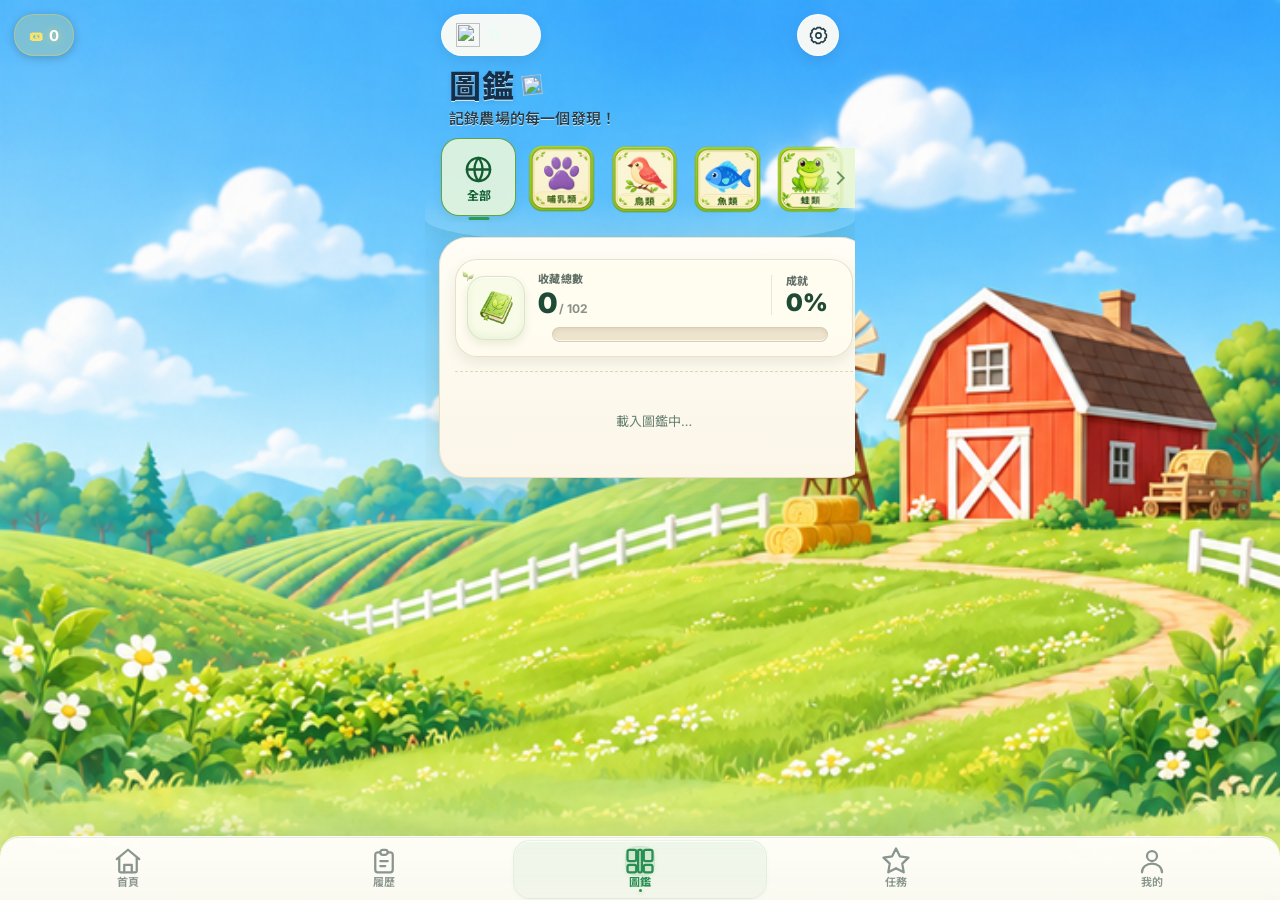
==== commit 97d42857: "mobile-home-accordions" ====
--- a/index.html
+++ b/index.html
@@ -1137,6 +1137,30 @@
   #viewFarmer.home-v2 .hb-quickrow { gap:3px; }
 }
 
+/* 手機首頁：任務與扭蛋改為直式收合區塊，避免雙卡並排擠壓內容。 */
+.hb-mobile-card-body { display:contents; }
+.hb-mobile-chevron { display:none; }
+@media (max-width:600px) {
+  #viewFarmer.home-v2.active { height:auto; min-height:100dvh; }
+  #viewFarmer.home-v2 .hb-wrap {
+    height:auto;
+    min-height:calc(100dvh - var(--bottom-nav-height) - env(safe-area-inset-bottom,0px));
+    grid-template-rows:var(--hero-height) auto auto auto;
+    padding-bottom:calc(var(--bottom-nav-height) + env(safe-area-inset-bottom,0px) + 12px);
+  }
+  #viewFarmer.home-v2 .hb-duo { height:auto; grid-template-columns:1fr; gap:8px; background:none; box-shadow:none; }
+  #viewFarmer.home-v2 .hb-taskcard,
+  #viewFarmer.home-v2 .hb-gachacard { height:auto; min-height:0; padding:10px var(--card-padding-inline); }
+  #viewFarmer.home-v2 .hb-taskcard .hb-head,
+  #viewFarmer.home-v2 .hb-gachacard .hb-head { min-height:28px; margin:0; cursor:pointer; user-select:none; }
+  #viewFarmer.home-v2 .hb-mobile-chevron { display:block; margin-left:auto; color:#587061; font-size:20px; line-height:1; transition:transform 160ms ease; }
+  #viewFarmer.home-v2 .is-expanded .hb-mobile-chevron { transform:rotate(180deg); }
+  #viewFarmer.home-v2 .hb-mobile-card-body { display:none; }
+  #viewFarmer.home-v2 .is-expanded .hb-mobile-card-body { display:flex; flex-direction:column; padding-top:8px; }
+  #viewFarmer.home-v2 .hb-taskcard .hb-mobile-card-body { flex:1 1 auto; }
+  #viewFarmer.home-v2 .hb-gachacard .hb-mobile-card-body { min-height:0; }
+}
+
 @media (max-width:350px) {
   #viewFarmer.home-v2 .hb-chip:first-child .hb-chip-ico {
     width:20px;
@@ -4418,8 +4442,9 @@
 </div>
 
 <div class="hb-duo">
-  <div class="hb-card hb-taskcard" onclick="switchView('viewTask')">
-    <div class="hb-head"><img class="hb-tk-titleic" src="assets/images/home/tasks/icon_task_drop.png" alt="">今日任務</div>
+  <div class="hb-card hb-taskcard is-expanded" id="homeTasksCard" onclick="switchView('viewTask')">
+    <div class="hb-head" role="button" tabindex="0" aria-controls="homeTasksCardBody" aria-expanded="true" onclick="toggleHomeMobileCard(event, 'homeTasksCard')" onkeydown="if(event.key === 'Enter' || event.key === ' '){ toggleHomeMobileCard(event, 'homeTasksCard'); }"><img class="hb-tk-titleic" src="assets/images/home/tasks/icon_task_drop.png" alt="">今日任務<span class="hb-mobile-chevron" aria-hidden="true">⌄</span></div>
+    <div class="hb-mobile-card-body" id="homeTasksCardBody">
     <div class="hb-ring-row">
       <div class="hb-ring-col">
         <div class="hb-ring-outer" id="homeRingOuter">
@@ -4436,10 +4461,12 @@
       </div>
     </div>
     <div class="hb-tkbtn"><img src="assets/images/home/tasks/btn_task_detail.png" alt=""><span>查看所有任務</span></div>
+    </div>
   </div>
-  <div class="hb-card hb-gachacard" onclick="switchView('viewGallery')">
+  <div class="hb-card hb-gachacard" id="homeGachaCard" onclick="switchView('viewGallery')">
+    <div class="hb-head" style="justify-content:center;" role="button" tabindex="0" aria-controls="homeGachaCardBody" aria-expanded="false" onclick="toggleHomeMobileCard(event, 'homeGachaCard')" onkeydown="if(event.key === 'Enter' || event.key === ' '){ toggleHomeMobileCard(event, 'homeGachaCard'); }"><img class="hb-gacha-gift" src="assets/images/home/gacha/gift.png" alt="">農場扭蛋機<span class="hb-mobile-chevron" aria-hidden="true">⌄</span></div>
+    <div class="hb-mobile-card-body" id="homeGachaCardBody">
     <img class="hb-gacha-sparkle" src="assets/images/home/gacha/sparkle.png" alt="" aria-hidden="true">
-    <div class="hb-head" style="justify-content:center;"><img class="hb-gacha-gift" src="assets/images/home/gacha/gift.png" alt="">農場扭蛋機</div>
     <div class="hb-gacha-main">
     <div class="hb-gacha-top"><img src="assets/images/home/gacha/machine.png" alt=""></div>
     <div class="hb-gacha-desc">完成每日任務<br>獲得扭蛋抽獎機會！</div>
@@ -4452,6 +4479,7 @@
     <div class="hb-gacha-link">查看扭蛋圖鑑 ›</div>
     <div id="lotteryResult" class="hop-gresult">完成任務可獲得抽獎券 🎟</div>
     <img id="gachaTicketImg" src="" alt="" style="display:none;">
+    </div>
   </div>
 </div>
 
@@ -6237,6 +6265,17 @@
   _tryAwardStreakTicket();
 }
 
+function toggleHomeMobileCard(event, cardId) {
+  if (!window.matchMedia('(max-width:600px)').matches) return;
+  event.preventDefault();
+  event.stopPropagation();
+  const card = document.getElementById(cardId);
+  if (!card) return;
+  const expanded = card.classList.toggle('is-expanded');
+  const header = card.querySelector('.hb-head');
+  if (header) header.setAttribute('aria-expanded', String(expanded));
+}
+
 function switchView(viewId) {
   const targetView = document.getElementById(viewId);
   if (!targetView) { console.error('找不到 viewId：', viewId); return; }
